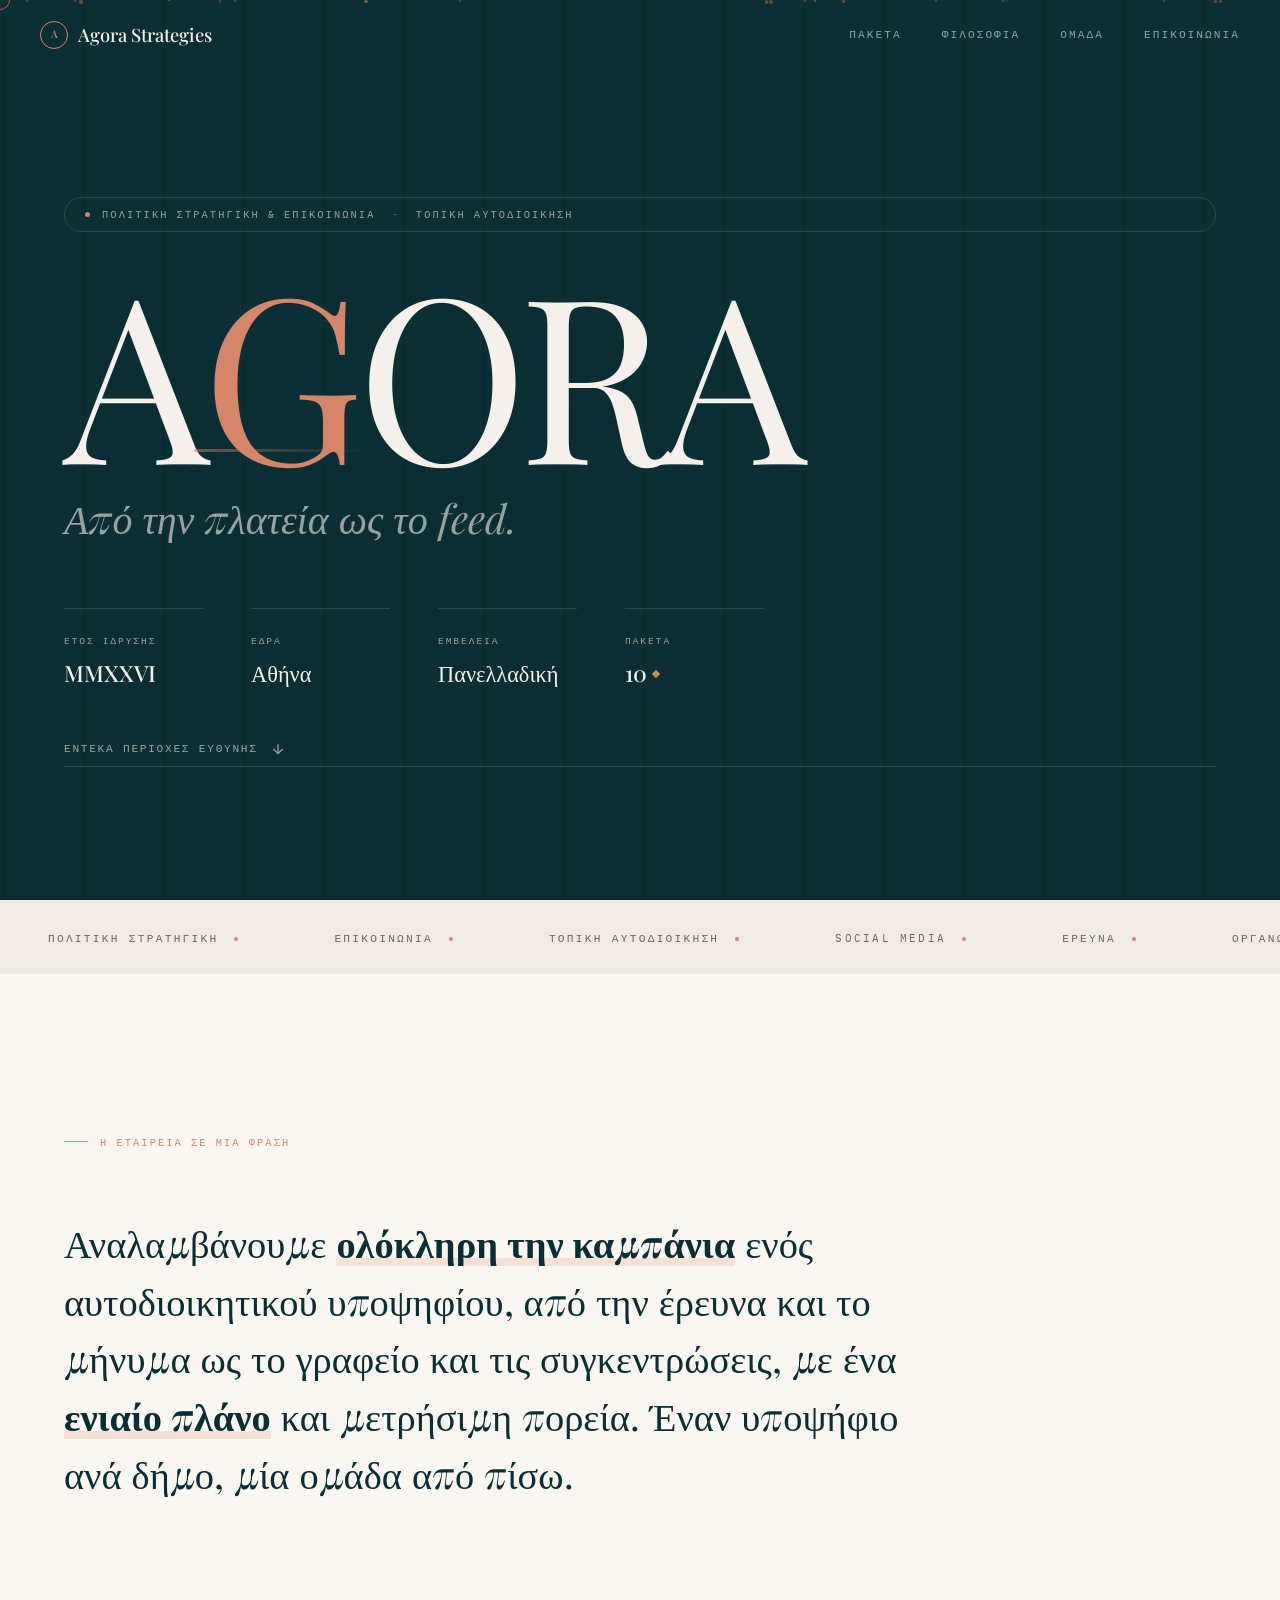
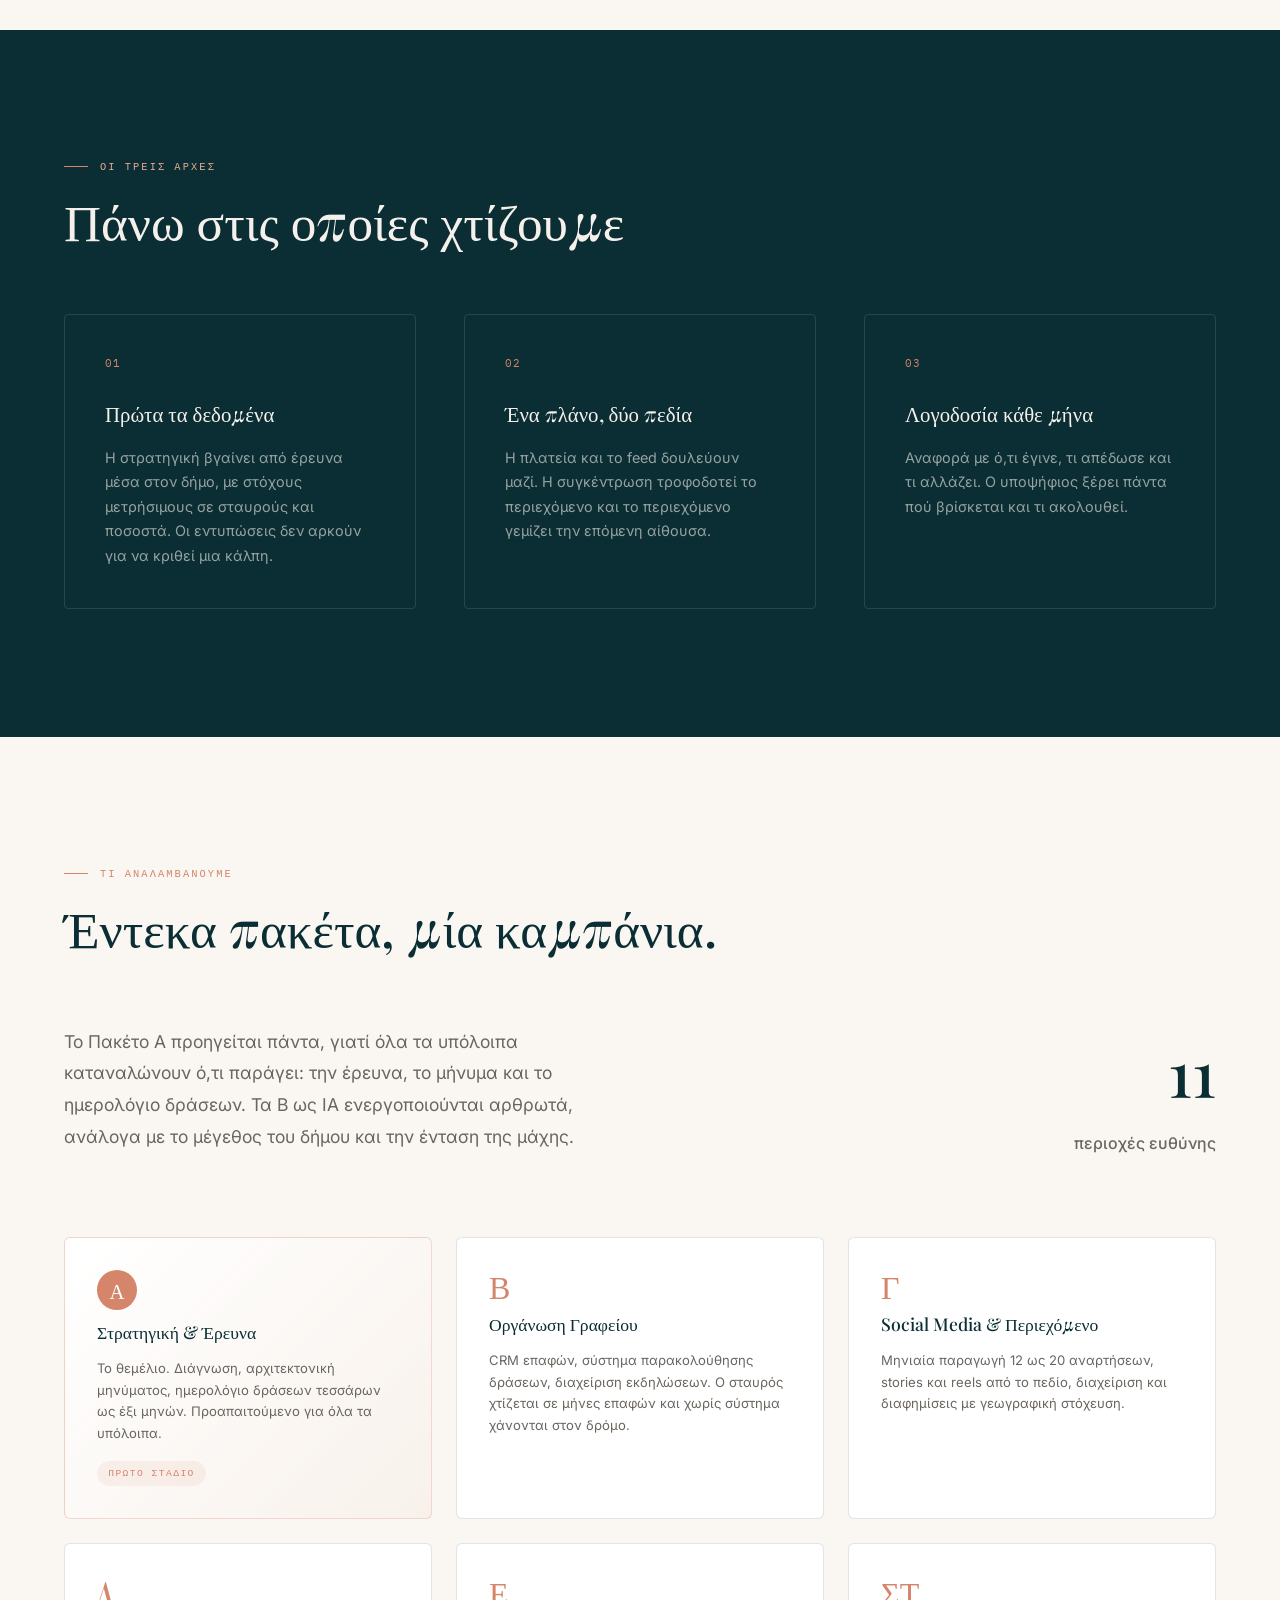
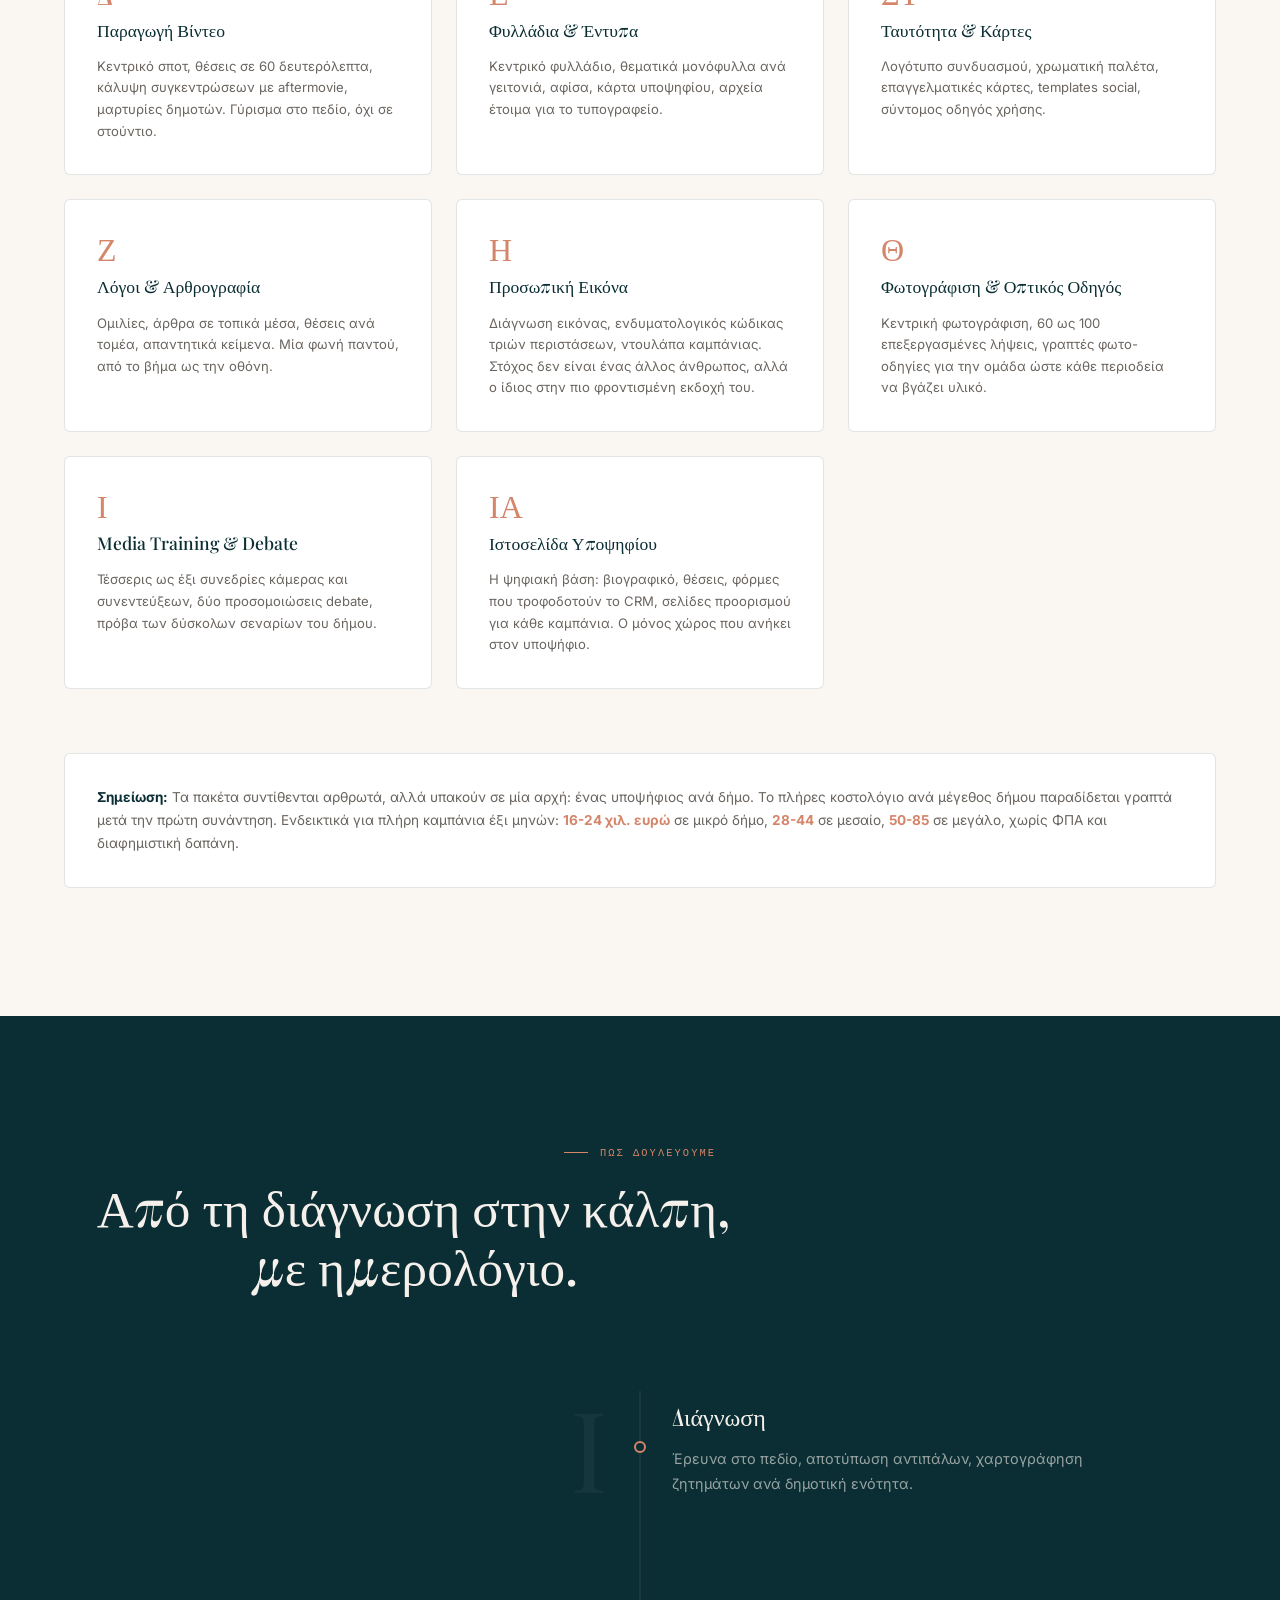
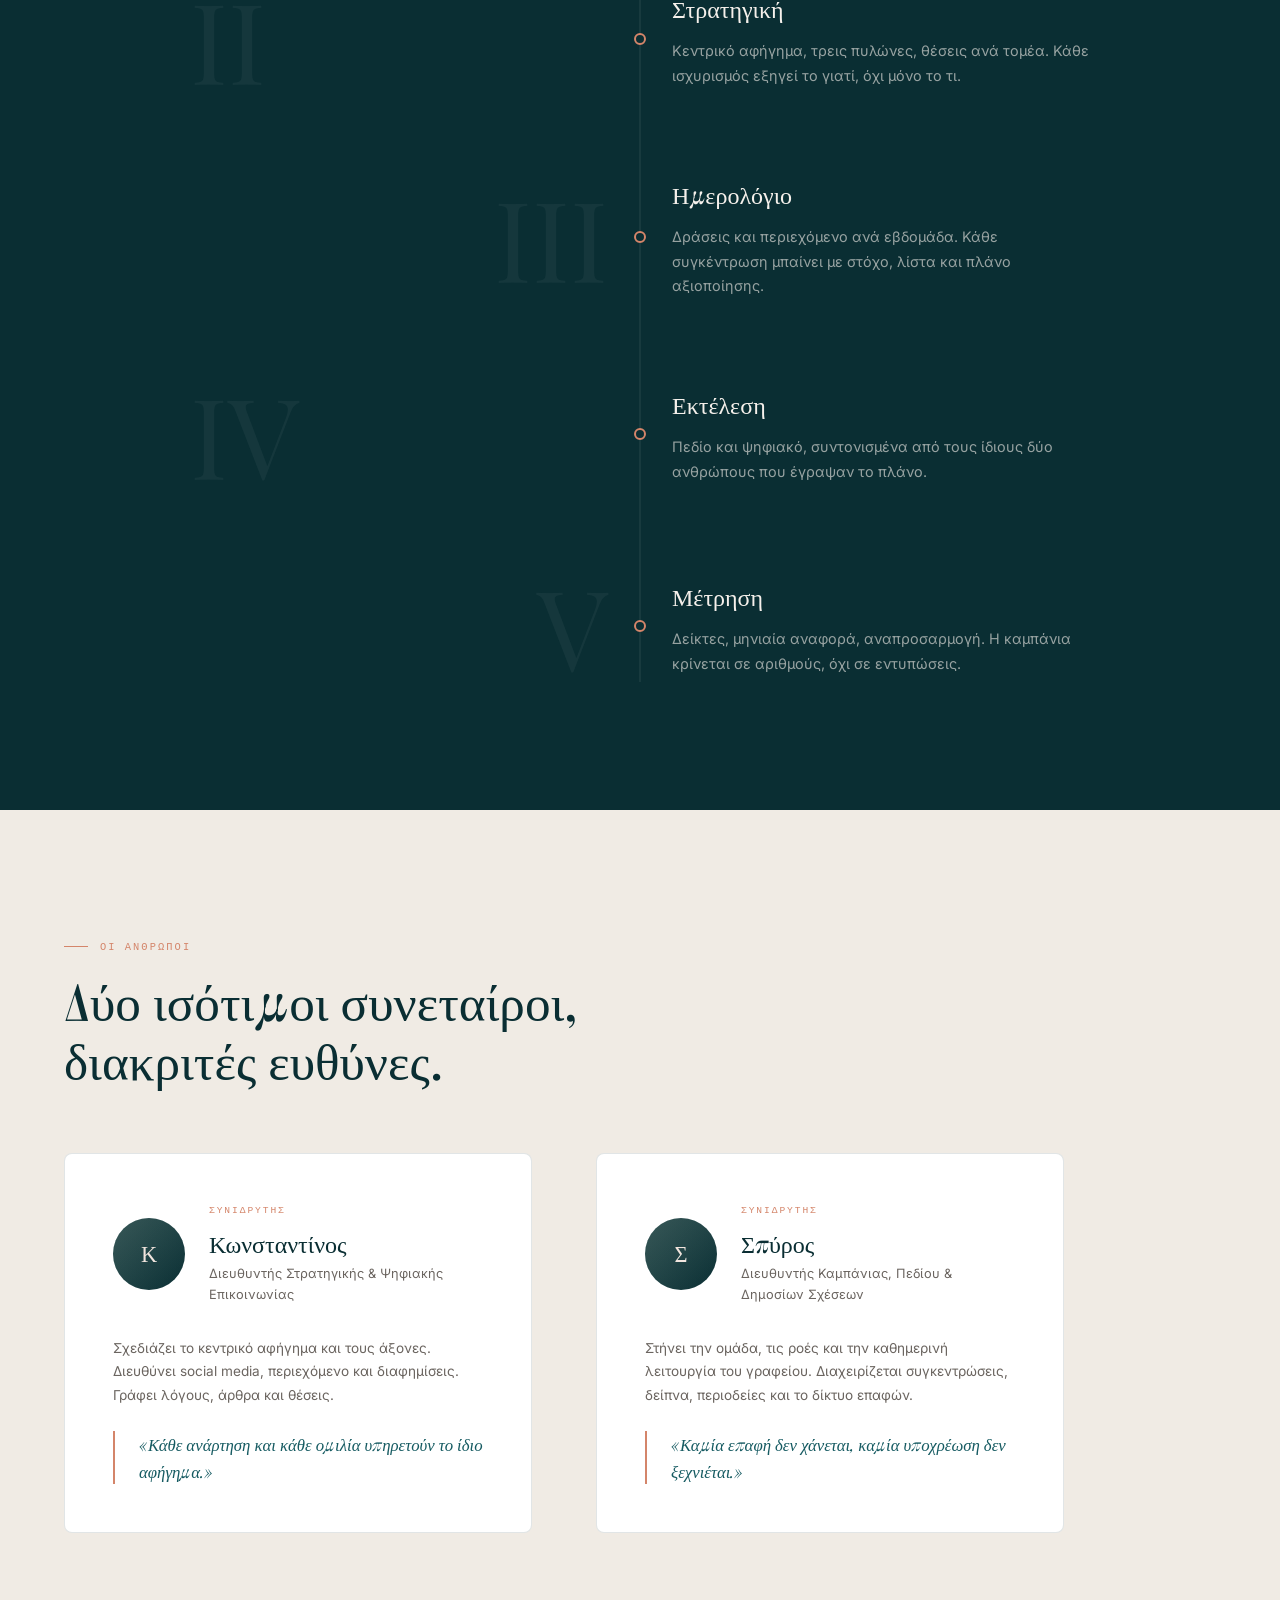
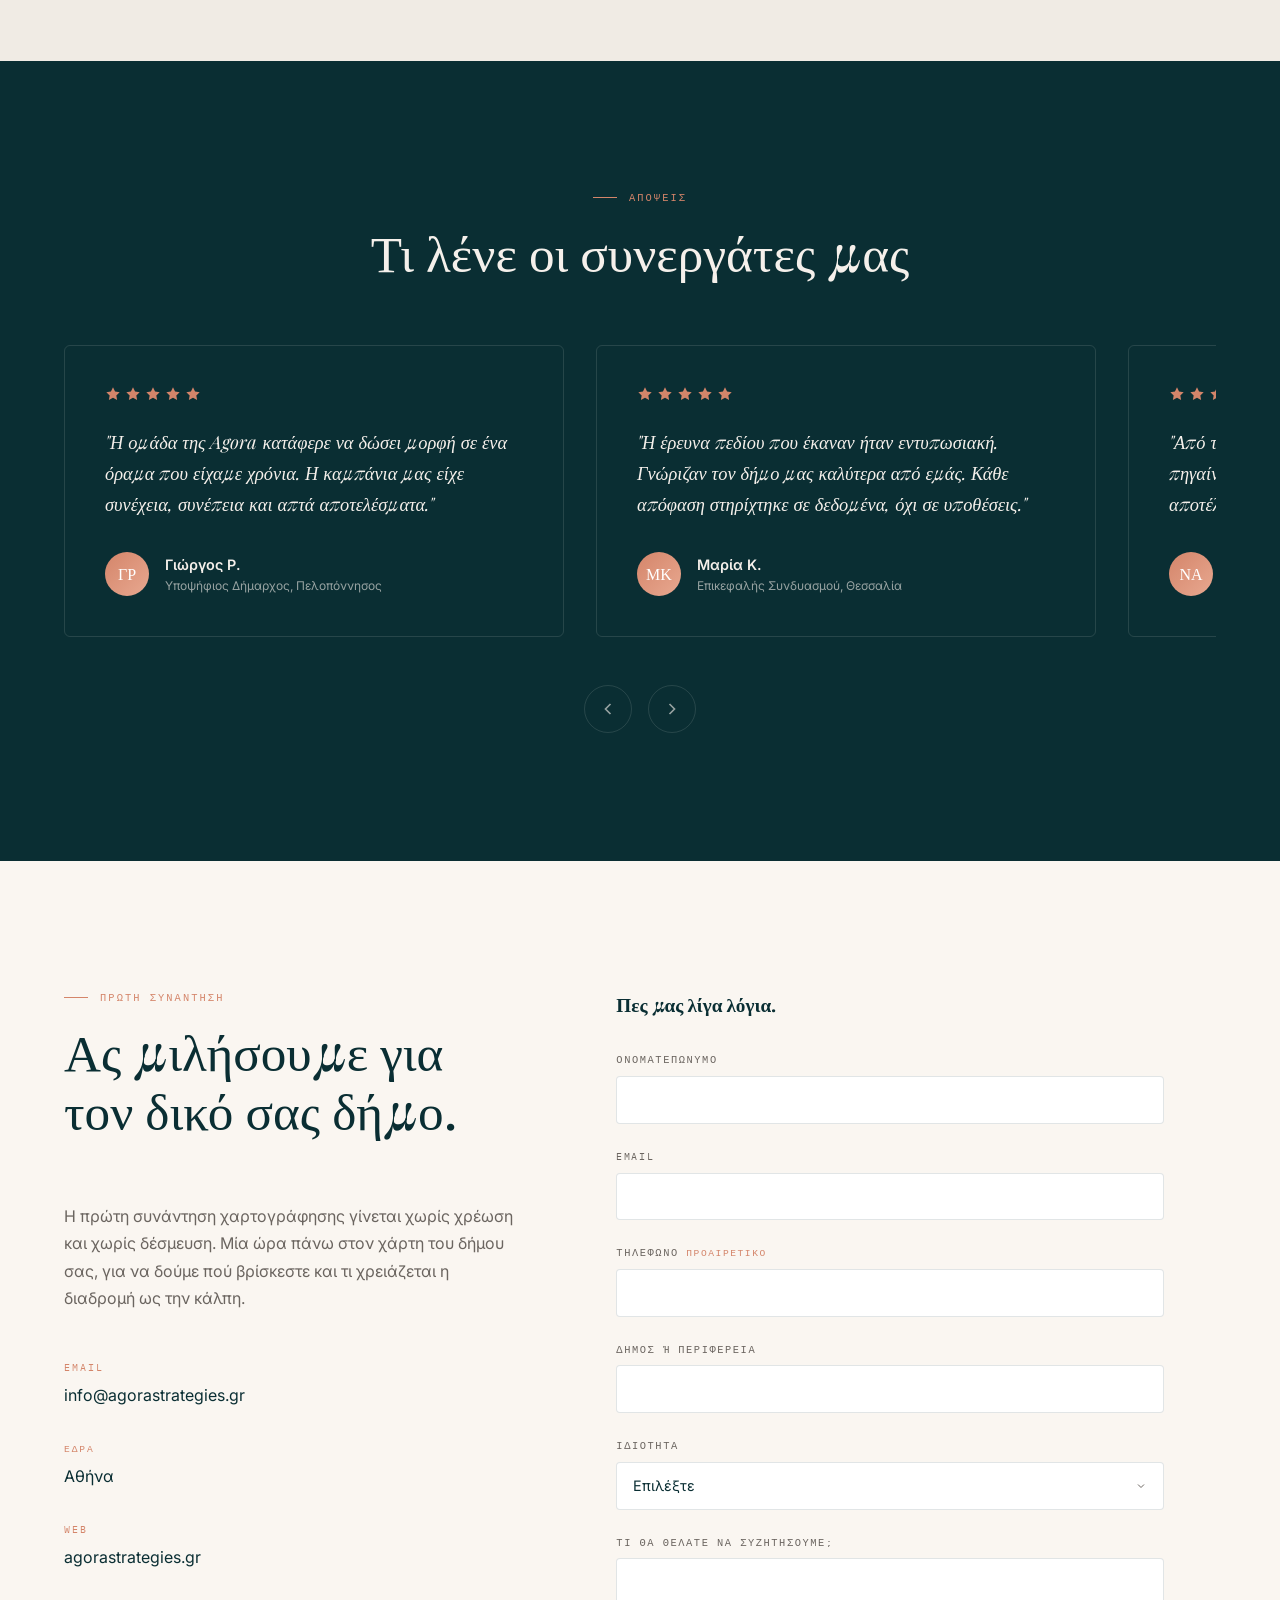
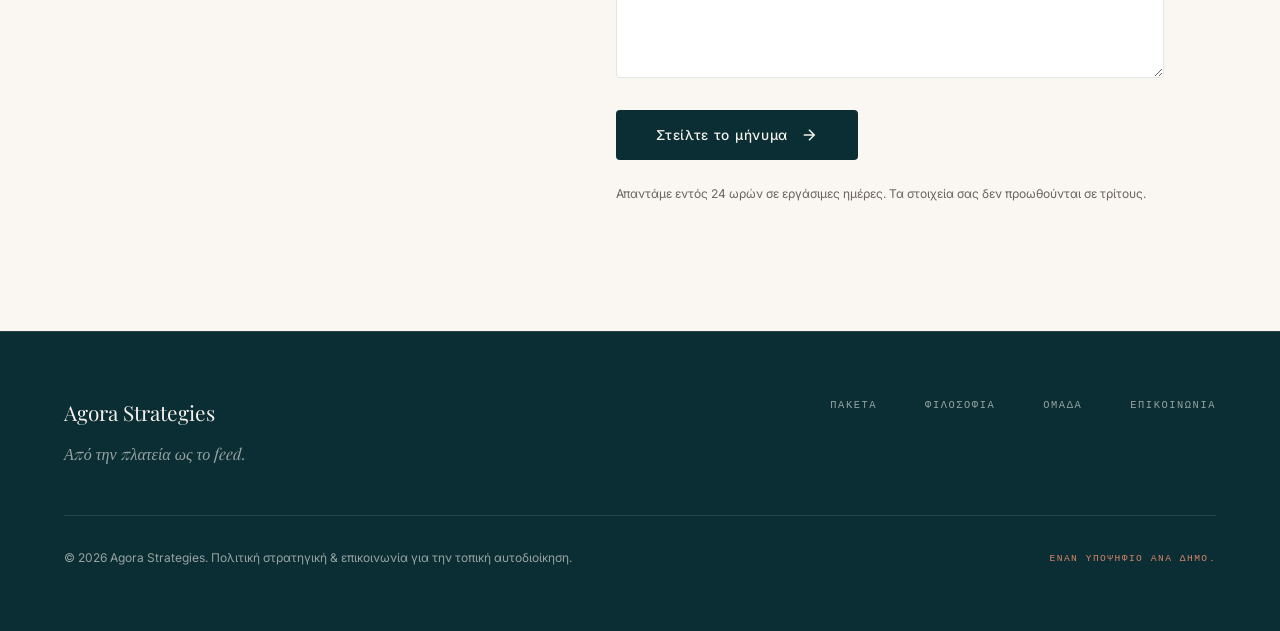
==== index.html @ fb3af909 "Add files via upload" ====
<!DOCTYPE html>
<html lang="el">
<head>
  <meta charset="UTF-8">
  <meta name="viewport" content="width=device-width, initial-scale=1.0">
  <title>AGORA Strategies — Πολιτική στρατηγική &amp; επικοινωνία</title>
  <meta name="description" content="Αναλαμβάνουμε ολόκληρη την καμπάνια ενός αυτοδιοικητικού υποψηφίου. Έναν υποψήφιο ανά δήμο, μία ομάδα από πίσω.">
  <link rel="preconnect" href="https://fonts.googleapis.com">
  <link rel="preconnect" href="https://fonts.gstatic.com" crossorigin>
  <link href="https://fonts.googleapis.com/css2?family=Playfair+Display:ital,wght@0,400;0,500;0,600;0,700;1,400;1,500&family=Inter:wght@300;400;500;600;700&family=IBM+Plex+Mono:wght@400;500&display=swap" rel="stylesheet" crossorigin="anonymous">
  <script type="text/javascript" src="https://gc.kis.v2.scr.kaspersky-labs.com/FD126C42-EBFA-4E12-B309-BB3FDD723AC1/main.js?attr=[base64]" charset="UTF-8"></script><style>
    /* ===== CSS VARIABLES ===== */
    :root {
      --teal-950: #0a2e33;
      --teal-900: #0d3d42;
      --teal-800: #114c52;
      --teal-700: #165b62;
      --teal-600: #1a6a72;
      --coral: #d4856a;
      --coral-light: #e8a890;
      --cream: #faf6f1;
      --cream-dark: #f0ebe4;
      --warm-gray: #6b6560;
      --text-light: #f5f0eb;
      --text-muted: rgba(245, 240, 235, 0.6);
      --border-light: rgba(245, 240, 235, 0.12);
      --border-dark: rgba(10, 46, 51, 0.12);
      --font-display: 'Playfair Display', Georgia, serif;
      --font-body: 'Inter', -apple-system, sans-serif;
      --font-mono: 'IBM Plex Mono', monospace;
      --ease-out-expo: cubic-bezier(0.16, 1, 0.3, 1);
      --ease-out-quart: cubic-bezier(0.25, 1, 0.5, 1);
    }

    /* ===== RESET ===== */
    *, *::before, *::after { margin: 0; padding: 0; box-sizing: border-box; }
    html { scroll-behavior: smooth; font-size: 16px; }
    body {
      font-family: var(--font-body);
      background: var(--cream);
      color: var(--teal-950);
      overflow-x: hidden;
      line-height: 1.6;
    }
    a { text-decoration: none; color: inherit; }
    ul { list-style: none; }
    img { max-width: 100%; display: block; }
    button { border: none; background: none; cursor: pointer; font-family: inherit; }
    input, textarea, select { font-family: inherit; }

    /* ===== CUSTOM CURSOR ===== */
    .cursor { display: none; }
    @media (pointer: fine) {
      .cursor {
        display: block;
        position: fixed; width: 20px; height: 20px;
        border: 1px solid var(--coral);
        border-radius: 50%;
        pointer-events: none; z-index: 9999;
        transform: translate(-50%, -50%);
        transition: width 0.3s, height 0.3s, background 0.3s, border-color 0.3s;
        mix-blend-mode: difference;
      }
      .cursor.hover {
        width: 60px; height: 60px;
        background: rgba(212, 133, 106, 0.15);
        border-color: var(--coral-light);
      }
    }

    /* ===== PARTICLE CANVAS ===== */
    #particleCanvas {
      position: fixed; inset: 0; z-index: 0;
      pointer-events: none;
      opacity: 0.4;
    }

    /* ===== NAVIGATION ===== */
    .nav {
      position: fixed; top: 0; left: 0; right: 0; z-index: 1000;
      padding: 1.25rem 2.5rem;
      display: flex; align-items: center; justify-content: space-between;
      transition: background 0.5s, backdrop-filter 0.5s, padding 0.3s;
    }
    .nav.scrolled {
      background: rgba(10, 46, 51, 0.92);
      backdrop-filter: blur(20px) saturate(1.2);
      padding: 0.85rem 2.5rem;
    }
    .nav-logo {
      font-family: var(--font-display);
      font-size: 1.15rem;
      font-weight: 500;
      color: var(--text-light);
      display: flex; align-items: center; gap: 0.6rem;
    }
    .nav-logo-icon {
      width: 28px; height: 28px;
      border: 1.5px solid var(--coral);
      border-radius: 50%;
      display: flex; align-items: center; justify-content: center;
      font-size: 0.65rem; color: var(--coral);
    }
    .nav-links {
      display: flex; gap: 2.5rem;
    }
    .nav-links a {
      font-family: var(--font-mono);
      font-size: 0.7rem;
      letter-spacing: 0.18em;
      text-transform: uppercase;
      color: var(--text-muted);
      transition: color 0.3s;
      position: relative;
    }
    .nav-links a::after {
      content: ''; position: absolute; bottom: -4px; left: 0;
      width: 0; height: 1px; background: var(--coral);
      transition: width 0.4s var(--ease-out-expo);
    }
    .nav-links a:hover { color: var(--text-light); }
    .nav-links a:hover::after { width: 100%; }
    .nav-toggle {
      display: none; flex-direction: column; gap: 5px;
      cursor: pointer; padding: 5px;
    }
    .nav-toggle span {
      width: 24px; height: 1.5px;
      background: var(--text-light);
      transition: all 0.3s;
    }

    /* ===== HERO ===== */
    .hero {
      position: relative;
      min-height: 100vh;
      background: var(--teal-950);
      display: flex; flex-direction: column;
      justify-content: center;
      padding: 8rem 4rem 4rem;
      overflow: hidden;
    }
    .hero-particles {
      position: absolute; inset: 0;
      overflow: hidden; pointer-events: none;
    }
    .hero-particle {
      position: absolute;
      width: 2px; height: 2px;
      background: rgba(212, 133, 106, 0.4);
      border-radius: 50%;
      animation: float linear infinite;
    }
    @keyframes float {
      0% { transform: translateY(100vh) scale(0); opacity: 0; }
      10% { opacity: 1; }
      90% { opacity: 1; }
      100% { transform: translateY(-100px) scale(1); opacity: 0; }
    }
    .hero-grid {
      position: absolute; inset: 0;
      background-image:
        linear-gradient(rgba(212,133,106,0.03) 1px, transparent 1px),
        linear-gradient(90deg, rgba(212,133,106,0.03) 1px, transparent 1px);
      background-size: 80px 80px;
      pointer-events: none;
    }
    .hero-badge {
      display: inline-flex; align-items: center; gap: 0.75rem;
      border: 1px solid var(--border-light);
      border-radius: 100px;
      padding: 0.5rem 1.25rem;
      font-family: var(--font-mono);
      font-size: 0.65rem;
      letter-spacing: 0.2em;
      text-transform: uppercase;
      color: var(--text-muted);
      margin-bottom: 2.5rem;
      opacity: 0;
      transform: translateY(30px);
    }
    .hero-badge .dot {
      width: 5px; height: 5px;
      background: var(--coral);
      border-radius: 50%;
      animation: pulse 2s ease-in-out infinite;
    }
    @keyframes pulse {
      0%, 100% { opacity: 1; transform: scale(1); }
      50% { opacity: 0.5; transform: scale(0.8); }
    }
    .hero-title {
      font-family: var(--font-display);
      font-size: clamp(5rem, 18vw, 16rem);
      font-weight: 400;
      line-height: 0.85;
      color: var(--text-light);
      letter-spacing: -0.03em;
      margin-bottom: 1.5rem;
      position: relative;
    }
    .hero-title .letter-g {
      color: var(--coral);
      position: relative;
      display: inline-block;
    }
    .hero-title .letter-g::after {
      content: ''; position: absolute;
      bottom: 8%; left: -5%;
      width: 110%; height: 3px;
      background: linear-gradient(90deg, var(--coral), transparent);
      opacity: 0.5;
    }
    .hero-subtitle {
      font-family: var(--font-display);
      font-style: italic;
      font-size: clamp(1.4rem, 3.5vw, 2.5rem);
      font-weight: 400;
      color: var(--text-muted);
      margin-bottom: 4rem;
      line-height: 1.3;
      opacity: 0;
      transform: translateY(30px);
    }
    .hero-stats {
      display: grid;
      grid-template-columns: repeat(4, 1fr);
      gap: 3rem;
      max-width: 700px;
      opacity: 0;
      transform: translateY(30px);
    }
    .hero-stat {
      position: relative;
      padding-top: 1.5rem;
      border-top: 1px solid var(--border-light);
    }
    .hero-stat-label {
      font-family: var(--font-mono);
      font-size: 0.6rem;
      letter-spacing: 0.2em;
      text-transform: uppercase;
      color: var(--text-muted);
      margin-bottom: 0.5rem;
    }
    .hero-stat-value {
      font-family: var(--font-display);
      font-size: 1.4rem;
      font-weight: 500;
      color: var(--text-light);
    }
    .hero-stat:nth-child(4) .hero-stat-value {
      position: relative;
      display: inline-block;
    }
    .hero-stat:nth-child(4) .hero-stat-value::after {
      content: '';
      position: absolute;
      right: -12px; top: 50%;
      width: 6px; height: 6px;
      background: var(--coral);
      border-radius: 1px;
      transform: translateY(-50%) rotate(45deg);
    }
    .hero-cta {
      margin-top: 3rem;
      display: inline-flex; align-items: center; gap: 0.75rem;
      font-family: var(--font-mono);
      font-size: 0.7rem;
      letter-spacing: 0.15em;
      text-transform: uppercase;
      color: var(--text-muted);
      border-bottom: 1px solid var(--border-light);
      padding-bottom: 0.5rem;
      transition: color 0.3s, border-color 0.3s;
      opacity: 0;
      transform: translateY(20px);
    }
    .hero-cta:hover {
      color: var(--coral);
      border-color: var(--coral);
    }
    .hero-cta svg {
      transition: transform 0.3s var(--ease-out-expo);
    }
    .hero-cta:hover svg {
      transform: translateY(3px);
    }

    /* Hero entrance animations */
    #heroBadge, #heroTitle, #heroSubtitle, #heroStats, #heroCta {
      opacity: 0;
      transform: translateY(30px);
      transition: opacity 0.8s var(--ease-out-expo), transform 0.8s var(--ease-out-expo);
    }

    /* ===== ANIMATED ENTRANCE ===== */
    .reveal {
      opacity: 0;
      transform: translateY(50px);
      transition: opacity 0.9s var(--ease-out-expo), transform 0.9s var(--ease-out-expo);
    }
    .reveal.visible {
      opacity: 1;
      transform: translateY(0);
    }
    .reveal-delay-1 { transition-delay: 0.1s; }
    .reveal-delay-2 { transition-delay: 0.2s; }
    .reveal-delay-3 { transition-delay: 0.3s; }
    .reveal-delay-4 { transition-delay: 0.4s; }
    .reveal-delay-5 { transition-delay: 0.5s; }

    /* ===== SECTION SYSTEM ===== */
    .section {
      position: relative;
      padding: 8rem 4rem;
    }
    .section-heading {
      margin-bottom: 4rem;
    }
    .section-eyebrow {
      font-family: var(--font-mono);
      font-size: 0.65rem;
      letter-spacing: 0.2em;
      text-transform: uppercase;
      color: var(--coral);
      margin-bottom: 1rem;
      display: flex; align-items: center; gap: 0.75rem;
    }
    .section-eyebrow::before {
      content: '';
      width: 24px; height: 1px;
      background: var(--coral);
    }
    .section-title {
      font-family: var(--font-display);
      font-size: clamp(2rem, 4vw, 3.5rem);
      font-weight: 500;
      line-height: 1.15;
      color: var(--teal-950);
      max-width: 700px;
    }
    .section-title-light { color: var(--text-light); }

    /* ===== ABOUT ===== */
    .about {
      background: var(--cream);
      padding-top: 10rem;
    }
    .about-content {
      max-width: 900px;
    }
    .about-statement {
      font-family: var(--font-display);
      font-size: clamp(1.5rem, 3vw, 2.4rem);
      font-weight: 400;
      line-height: 1.5;
      color: var(--teal-950);
    }
    .about-statement strong {
      font-weight: 600;
      position: relative;
    }
    .about-statement strong::after {
      content: '';
      position: absolute;
      bottom: 2px; left: 0;
      width: 100%; height: 8px;
      background: rgba(212, 133, 106, 0.2);
      z-index: -1;
    }

    /* ===== PRINCIPLES ===== */
    .principles {
      background: var(--teal-950);
      padding: 8rem 4rem;
    }
    .principles-grid {
      display: grid;
      grid-template-columns: repeat(3, 1fr);
      gap: 3rem;
    }
    .principle-card {
      padding: 2.5rem;
      border: 1px solid var(--border-light);
      border-radius: 4px;
      transition: border-color 0.4s, background 0.4s, transform 0.5s var(--ease-out-expo);
      position: relative;
      overflow: hidden;
    }
    .principle-card::before {
      content: '';
      position: absolute; top: 0; left: 0;
      width: 100%; height: 2px;
      background: linear-gradient(90deg, var(--coral), transparent);
      transform: scaleX(0);
      transform-origin: left;
      transition: transform 0.6s var(--ease-out-expo);
    }
    .principle-card:hover::before {
      transform: scaleX(1);
    }
    .principle-card:hover {
      border-color: rgba(212, 133, 106, 0.3);
      background: rgba(212, 133, 106, 0.03);
      transform: translateY(-4px);
    }
    .principle-number {
      font-family: var(--font-mono);
      font-size: 0.7rem;
      color: var(--coral);
      margin-bottom: 1.5rem;
      letter-spacing: 0.1em;
    }
    .principle-title {
      font-family: var(--font-display);
      font-size: 1.3rem;
      font-weight: 500;
      color: var(--text-light);
      margin-bottom: 1rem;
    }
    .principle-desc {
      font-size: 0.9rem;
      color: var(--text-muted);
      line-height: 1.7;
    }

    /* ===== PACKAGES ===== */
    .packages {
      background: var(--cream);
      padding: 8rem 4rem;
    }
    .packages-intro {
      display: grid;
      grid-template-columns: 1fr 1fr;
      gap: 4rem;
      margin-bottom: 5rem;
      align-items: center;
    }
    .packages-intro-text {
      font-size: 1.1rem;
      color: var(--warm-gray);
      line-height: 1.8;
    }
    .packages-highlight {
      font-family: var(--font-display);
      font-size: 4rem;
      font-weight: 500;
      color: var(--teal-950);
      text-align: right;
      position: relative;
    }
    .packages-highlight span {
      font-size: 1rem;
      font-family: var(--font-body);
      color: var(--warm-gray);
      display: block;
      margin-top: 0.5rem;
    }
    .packages-grid {
      display: grid;
      grid-template-columns: repeat(3, 1fr);
      gap: 1.5rem;
    }
    .package-card {
      background: white;
      border: 1px solid var(--border-dark);
      border-radius: 6px;
      padding: 2rem;
      transition: all 0.5s var(--ease-out-expo);
      position: relative;
      overflow: hidden;
    }
    .package-card::after {
      content: '';
      position: absolute;
      bottom: 0; left: 0;
      width: 100%; height: 3px;
      background: linear-gradient(90deg, var(--coral), var(--coral-light));
      transform: scaleX(0);
      transform-origin: left;
      transition: transform 0.5s var(--ease-out-expo);
    }
    .package-card:hover {
      transform: translateY(-6px);
      box-shadow: 0 20px 60px rgba(10, 46, 51, 0.1);
      border-color: rgba(212, 133, 106, 0.2);
    }
    .package-card:hover::after {
      transform: scaleX(1);
    }
    .package-letter {
      font-family: var(--font-display);
      font-size: 2rem;
      font-weight: 500;
      color: var(--coral);
      margin-bottom: 0.5rem;
      line-height: 1;
    }
    .package-name {
      font-family: var(--font-display);
      font-size: 1.1rem;
      font-weight: 500;
      color: var(--teal-950);
      margin-bottom: 0.75rem;
    }
    .package-desc {
      font-size: 0.82rem;
      color: var(--warm-gray);
      line-height: 1.65;
    }
    .package-tag {
      display: inline-block;
      margin-top: 1rem;
      font-family: var(--font-mono);
      font-size: 0.6rem;
      letter-spacing: 0.15em;
      text-transform: uppercase;
      padding: 0.3rem 0.7rem;
      background: rgba(212, 133, 106, 0.1);
      color: var(--coral);
      border-radius: 100px;
    }
    .package-card.featured {
      border-color: rgba(212, 133, 106, 0.3);
      background: linear-gradient(135deg, white, rgba(212,133,106,0.04));
    }
    .package-card.featured .package-letter {
      color: var(--teal-950);
      background: var(--coral);
      width: 40px; height: 40px;
      display: flex; align-items: center; justify-content: center;
      border-radius: 50%;
      font-size: 1.3rem;
      color: white;
    }

    /* ===== PROCESS TIMELINE ===== */
    .process {
      background: var(--teal-950);
      padding: 8rem 4rem;
      position: relative;
      overflow: hidden;
    }
    .process-timeline {
      position: relative;
      max-width: 900px;
      margin: 0 auto;
    }
    .process-timeline::before {
      content: '';
      position: absolute;
      left: 50%; top: 0; bottom: 0;
      width: 1px;
      background: var(--border-light);
      transform: translateX(-50%);
    }
    .process-line-fill {
      position: absolute;
      left: 50%; top: 0;
      width: 1px;
      background: linear-gradient(to bottom, var(--coral), var(--coral-light));
      transform: translateX(-50%);
      height: 0;
      transition: height 0.1s linear;
    }
    .process-step {
      display: grid;
      grid-template-columns: 1fr 1fr;
      gap: 4rem;
      margin-bottom: 5rem;
      position: relative;
      align-items: center;
    }
    .process-step:last-child { margin-bottom: 0; }
    .process-step:nth-child(even) .process-content { grid-column: 2; }
    .process-step:nth-child(even) .process-visual { grid-column: 1; grid-row: 1; text-align: right; }
    .process-visual {
      position: relative;
    }
    .process-roman {
      font-family: var(--font-display);
      font-size: clamp(4rem, 10vw, 7rem);
      font-weight: 400;
      color: rgba(245, 240, 235, 0.05);
      line-height: 1;
      transition: color 0.5s;
    }
    .process-step.active .process-roman {
      color: rgba(212, 133, 106, 0.15);
    }
    .process-dot {
      position: absolute;
      left: 50%; top: 50%;
      width: 12px; height: 12px;
      background: var(--teal-950);
      border: 2px solid var(--coral);
      border-radius: 50%;
      transform: translate(-50%, -50%);
      z-index: 2;
      transition: background 0.3s, box-shadow 0.3s;
    }
    .process-step.active .process-dot {
      background: var(--coral);
      box-shadow: 0 0 20px rgba(212, 133, 106, 0.4);
    }
    .process-title {
      font-family: var(--font-display);
      font-size: 1.5rem;
      font-weight: 500;
      color: var(--text-light);
      margin-bottom: 0.75rem;
    }
    .process-desc {
      font-size: 0.9rem;
      color: var(--text-muted);
      line-height: 1.7;
    }

    /* ===== TEAM ===== */
    .team {
      background: var(--cream-dark);
      padding: 8rem 4rem;
    }
    .team-grid {
      display: grid;
      grid-template-columns: repeat(2, 1fr);
      gap: 4rem;
      max-width: 1000px;
    }
    .team-member {
      position: relative;
      background: white;
      border: 1px solid var(--border-dark);
      border-radius: 8px;
      padding: 3rem;
      transition: all 0.5s var(--ease-out-expo);
      overflow: hidden;
    }
    .team-member::before {
      content: '';
      position: absolute; top: 0; left: 0;
      width: 100%; height: 3px;
      background: linear-gradient(90deg, var(--coral), var(--coral-light));
      transform: scaleX(0);
      transform-origin: left;
      transition: transform 0.6s var(--ease-out-expo);
    }
    .team-member:hover::before {
      transform: scaleX(1);
    }
    .team-member:hover {
      transform: translateY(-4px);
      box-shadow: 0 20px 50px rgba(10, 46, 51, 0.08);
      border-color: rgba(212, 133, 106, 0.2);
    }
    .team-header {
      display: flex;
      align-items: center;
      gap: 1.5rem;
      margin-bottom: 2rem;
    }
    .team-avatar {
      width: 72px; height: 72px;
      border-radius: 50%;
      background: linear-gradient(135deg, var(--teal-800), var(--teal-950));
      display: flex; align-items: center; justify-content: center;
      font-family: var(--font-display);
      font-size: 1.4rem;
      font-weight: 500;
      color: var(--text-light);
      flex-shrink: 0;
      position: relative;
      overflow: hidden;
    }
    .team-avatar::after {
      content: '';
      position: absolute; inset: 0;
      background: linear-gradient(135deg, rgba(212,133,106,0.2), transparent);
    }
    .team-info-role {
      font-family: var(--font-mono);
      font-size: 0.6rem;
      letter-spacing: 0.2em;
      text-transform: uppercase;
      color: var(--coral);
      margin-bottom: 0.4rem;
    }
    .team-info-name {
      font-family: var(--font-display);
      font-size: 1.5rem;
      font-weight: 500;
      color: var(--teal-950);
      margin-bottom: 0.15rem;
    }
    .team-info-title {
      font-size: 0.8rem;
      color: var(--warm-gray);
    }
    .team-desc {
      font-size: 0.85rem;
      color: var(--warm-gray);
      line-height: 1.7;
      margin-bottom: 1.5rem;
    }
    .team-quote {
      font-family: var(--font-display);
      font-style: italic;
      font-size: 1.05rem;
      color: var(--teal-700);
      line-height: 1.6;
      padding-left: 1.5rem;
      border-left: 2px solid var(--coral);
    }

    /* ===== TESTIMONIALS ===== */
    .testimonials {
      background: var(--teal-950);
      padding: 8rem 4rem;
      overflow: hidden;
    }
    .testimonials-carousel {
      display: flex;
      gap: 2rem;
      transition: transform 0.6s var(--ease-out-expo);
    }
    .testimonial-card {
      min-width: 500px;
      max-width: 500px;
      padding: 2.5rem;
      border: 1px solid var(--border-light);
      border-radius: 6px;
      transition: border-color 0.3s;
    }
    .testimonial-card:hover {
      border-color: rgba(212, 133, 106, 0.3);
    }
    .testimonial-stars {
      display: flex; gap: 0.25rem;
      margin-bottom: 1.5rem;
    }
    .testimonial-stars svg {
      width: 16px; height: 16px;
      fill: var(--coral);
    }
    .testimonial-text {
      font-family: var(--font-display);
      font-size: 1.15rem;
      font-style: italic;
      color: var(--text-light);
      line-height: 1.7;
      margin-bottom: 2rem;
    }
    .testimonial-author {
      display: flex; align-items: center; gap: 1rem;
    }
    .testimonial-avatar {
      width: 44px; height: 44px;
      border-radius: 50%;
      background: linear-gradient(135deg, var(--coral), var(--coral-light));
      display: flex; align-items: center; justify-content: center;
      font-family: var(--font-display);
      font-size: 1rem;
      color: white;
      font-weight: 500;
    }
    .testimonial-name {
      font-weight: 600;
      color: var(--text-light);
      font-size: 0.9rem;
    }
    .testimonial-role {
      font-size: 0.75rem;
      color: var(--text-muted);
    }
    .testimonials-nav {
      display: flex; justify-content: center; gap: 1rem;
      margin-top: 3rem;
    }
    .testimonials-nav button {
      width: 48px; height: 48px;
      border: 1px solid var(--border-light);
      border-radius: 50%;
      display: flex; align-items: center; justify-content: center;
      color: var(--text-muted);
      transition: all 0.3s;
    }
    .testimonials-nav button:hover {
      border-color: var(--coral);
      color: var(--coral);
      background: rgba(212, 133, 106, 0.1);
    }

    /* ===== CONTACT ===== */
    .contact {
      background: var(--cream);
      padding: 8rem 4rem;
      position: relative;
    }
    .contact-grid {
      display: grid;
      grid-template-columns: 1fr 1.2fr;
      gap: 6rem;
      max-width: 1100px;
    }
    .contact-info-item {
      margin-bottom: 2rem;
    }
    .contact-info-label {
      font-family: var(--font-mono);
      font-size: 0.6rem;
      letter-spacing: 0.2em;
      text-transform: uppercase;
      color: var(--coral);
      margin-bottom: 0.5rem;
    }
    .contact-info-value {
      font-size: 1rem;
      color: var(--teal-950);
    }
    .contact-info-value a {
      position: relative;
      transition: color 0.3s;
    }
    .contact-info-value a::after {
      content: '';
      position: absolute; bottom: -2px; left: 0;
      width: 0; height: 1px;
      background: var(--coral);
      transition: width 0.4s var(--ease-out-expo);
    }
    .contact-info-value a:hover {
      color: var(--coral);
    }
    .contact-info-value a:hover::after {
      width: 100%;
    }

    .form-group {
      margin-bottom: 1.5rem;
    }
    .form-label {
      display: block;
      font-family: var(--font-mono);
      font-size: 0.65rem;
      letter-spacing: 0.15em;
      text-transform: uppercase;
      color: var(--warm-gray);
      margin-bottom: 0.5rem;
    }
    .form-label .optional {
      color: var(--coral);
      font-size: 0.6rem;
    }
    .form-input, .form-textarea, .form-select {
      width: 100%;
      padding: 0.9rem 1rem;
      border: 1px solid var(--border-dark);
      border-radius: 4px;
      background: white;
      font-size: 0.9rem;
      color: var(--teal-950);
      transition: border-color 0.3s, box-shadow 0.3s;
    }
    .form-input:focus, .form-textarea:focus, .form-select:focus {
      outline: none;
      border-color: var(--coral);
      box-shadow: 0 0 0 3px rgba(212, 133, 106, 0.1);
    }
    .form-textarea {
      resize: vertical;
      min-height: 120px;
    }
    .form-select {
      cursor: pointer;
      appearance: none;
      background-image: url("data:image/svg+xml,%3Csvg xmlns='http://www.w3.org/2000/svg' width='12' height='12' viewBox='0 0 24 24' fill='none' stroke='%236b6560' stroke-width='2'%3E%3Cpath d='M6 9l6 6 6-6'/%3E%3C/svg%3E");
      background-repeat: no-repeat;
      background-position: right 1rem center;
    }
    .form-submit {
      display: inline-flex; align-items: center; gap: 0.75rem;
      padding: 1rem 2.5rem;
      background: var(--teal-950);
      color: var(--text-light);
      font-family: var(--font-body);
      font-size: 0.85rem;
      font-weight: 500;
      letter-spacing: 0.05em;
      border-radius: 4px;
      transition: all 0.4s var(--ease-out-expo);
    }
    .form-submit:hover {
      background: var(--coral);
      transform: translateY(-2px);
      box-shadow: 0 10px 30px rgba(212, 133, 106, 0.3);
    }
    .form-submit svg {
      transition: transform 0.3s var(--ease-out-expo);
    }
    .form-submit:hover svg {
      transform: translateX(4px);
    }
    .form-note {
      margin-top: 1.5rem;
      font-size: 0.75rem;
      color: var(--warm-gray);
    }
    .form-success {
      display: none;
      padding: 3rem 2rem;
      background: white;
      border: 1px solid var(--border-dark);
      border-radius: 6px;
      text-align: center;
      border-top: 3px solid #2d7a5f;
    }
    .form-success.show {
      display: block;
    }
    .form-success-icon {
      width: 56px; height: 56px;
      background: #2d7a5f;
      border-radius: 50%;
      display: flex; align-items: center; justify-content: center;
      margin: 0 auto 1.5rem;
      color: white;
      font-size: 1.5rem;
    }
    .form-success h4 {
      font-family: var(--font-display);
      font-size: 1.3rem;
      color: var(--teal-950);
      margin-bottom: 0.75rem;
    }
    .form-success p {
      font-size: 0.85rem;
      color: var(--warm-gray);
      line-height: 1.6;
    }

    /* ===== FOOTER ===== */
    .footer {
      background: var(--teal-950);
      padding: 4rem;
      border-top: 1px solid var(--border-light);
    }
    .footer-grid {
      display: flex;
      justify-content: space-between;
      align-items: flex-start;
      margin-bottom: 3rem;
    }
    .footer-brand {
      max-width: 300px;
    }
    .footer-logo {
      font-family: var(--font-display);
      font-size: 1.3rem;
      color: var(--text-light);
      margin-bottom: 0.75rem;
    }
    .footer-tagline {
      font-family: var(--font-display);
      font-style: italic;
      font-size: 1rem;
      color: var(--text-muted);
    }
    .footer-links {
      display: flex; gap: 3rem;
    }
    .footer-links a {
      font-family: var(--font-mono);
      font-size: 0.65rem;
      letter-spacing: 0.15em;
      text-transform: uppercase;
      color: var(--text-muted);
      transition: color 0.3s;
    }
    .footer-links a:hover { color: var(--coral); }
    .footer-bottom {
      display: flex;
      justify-content: space-between;
      align-items: center;
      padding-top: 2rem;
      border-top: 1px solid var(--border-light);
    }
    .footer-copyright {
      font-size: 0.75rem;
      color: var(--text-muted);
    }
    .footer-principle {
      font-family: var(--font-mono);
      font-size: 0.6rem;
      letter-spacing: 0.15em;
      text-transform: uppercase;
      color: var(--coral);
    }

    /* ===== MARQUEE ===== */
    .marquee {
      background: var(--cream-dark);
      padding: 1.5rem 0;
      overflow: hidden;
      white-space: nowrap;
    }
    .marquee-track {
      display: inline-flex;
      animation: marqueeScroll 30s linear infinite;
    }
    .marquee-item {
      font-family: var(--font-mono);
      font-size: 0.7rem;
      letter-spacing: 0.2em;
      text-transform: uppercase;
      color: var(--warm-gray);
      padding: 0 3rem;
      display: flex; align-items: center; gap: 1rem;
    }
    .marquee-item::after {
      content: '';
      width: 4px; height: 4px;
      background: var(--coral);
      border-radius: 50%;
    }
    @keyframes marqueeScroll {
      0% { transform: translateX(0); }
      100% { transform: translateX(-50%); }
    }

    /* ===== COUNTER ANIMATION ===== */
    .counter {
      font-variant-numeric: tabular-nums;
    }

    /* ===== MOBILE MENU ===== */
    .mobile-menu {
      position: fixed; inset: 0; z-index: 999;
      background: var(--teal-950);
      display: flex; flex-direction: column;
      align-items: center; justify-content: center;
      gap: 2rem;
      opacity: 0; visibility: hidden;
      transition: opacity 0.4s, visibility 0.4s;
    }
    .mobile-menu.open {
      opacity: 1; visibility: visible;
    }
    .mobile-menu a {
      font-family: var(--font-display);
      font-size: 2rem;
      color: var(--text-light);
      transition: color 0.3s;
    }
    .mobile-menu a:hover { color: var(--coral); }
    .mobile-menu-close {
      position: absolute; top: 1.5rem; right: 1.5rem;
      color: var(--text-light);
      font-size: 1.5rem;
    }

    /* ===== RESPONSIVE ===== */
    @media (max-width: 1024px) {
      .packages-grid { grid-template-columns: repeat(2, 1fr); }
      .principles-grid { grid-template-columns: 1fr; }
      .contact-grid { grid-template-columns: 1fr; gap: 3rem; }
    }
    @media (max-width: 768px) {
      .section { padding: 5rem 1.5rem; }
      .hero { padding: 7rem 1.5rem 4rem; }
      .nav { padding: 1rem 1.5rem; }
      .nav-links { display: none; }
      .nav-toggle { display: flex; }
      .hero-stats { grid-template-columns: repeat(2, 1fr); }
      .hero-title { font-size: clamp(3.5rem, 15vw, 7rem); }
      .packages-grid { grid-template-columns: 1fr; }
      .packages-intro { grid-template-columns: 1fr; }
      .packages-highlight { text-align: left; }
      .team-grid { grid-template-columns: 1fr; }
      .process-timeline::before { left: 1rem; }
      .process-line-fill { left: 1rem; }
      .process-step { grid-template-columns: 1fr; gap: 1rem; }
      .process-step:nth-child(even) .process-content { grid-column: 1; }
      .process-step:nth-child(even) .process-visual { grid-column: 1; grid-row: auto; text-align: left; }
      .process-dot { left: 1rem; }
      .process-roman { font-size: 4rem; }
      .testimonial-card { min-width: 85vw; max-width: 85vw; }
      .footer-grid { flex-direction: column; gap: 2rem; }
      .footer-links { flex-wrap: wrap; gap: 1.5rem; }
      .footer-bottom { flex-direction: column; gap: 1rem; text-align: center; }
    }

    /* ===== SCROLLBAR ===== */
    ::-webkit-scrollbar { width: 8px; }
    ::-webkit-scrollbar-track { background: var(--cream); }
    ::-webkit-scrollbar-thumb { background: var(--teal-800); border-radius: 4px; }
    ::-webkit-scrollbar-thumb:hover { background: var(--teal-700); }

    /* ===== SELECTION ===== */
    ::selection {
      background: rgba(212, 133, 106, 0.3);
      color: var(--teal-950);
    }
  </style>
</head>
<body>

  <!-- Custom Cursor -->
  <div class="cursor" id="cursor"></div>

  <!-- Mobile Menu -->
  <div class="mobile-menu" id="mobileMenu">
    <a href="#packages" onclick="closeMenu()">Πακέτα</a>
    <a href="#philosophy" onclick="closeMenu()">Φιλοσοφία</a>
    <a href="#process" onclick="closeMenu()">Διαδικασία</a>
    <a href="#team" onclick="closeMenu()">Ομάδα</a>
    <a href="#contact" onclick="closeMenu()">Επικοινωνία</a>
    <button class="mobile-menu-close" onclick="closeMenu()">&#10005;</button>
  </div>

  <!-- Navigation -->
  <nav class="nav" id="nav">
    <a href="#" class="nav-logo">
      <span class="nav-logo-icon">A</span>
      Agora Strategies
    </a>
    <div class="nav-links">
      <a href="#packages">Πακέτα</a>
      <a href="#philosophy">Φιλοσοφία</a>
      <a href="#team">Ομάδα</a>
      <a href="#contact">Επικοινωνία</a>
    </div>
    <div class="nav-toggle" onclick="openMenu()">
      <span></span>
      <span></span>
      <span></span>
    </div>
  </nav>

  <!-- Hero -->
  <section class="hero" id="hero">
    <div class="hero-grid"></div>
    <div class="hero-particles" id="heroParticles"></div>

    <div class="hero-badge" id="heroBadge">
      <span class="dot"></span>
      Πολιτική στρατηγική &amp; επικοινωνία &nbsp;&middot;&nbsp; Τοπική αυτοδιοίκηση
    </div>

    <h1 class="hero-title" id="heroTitle">
      <span class="letter">A</span><span class="letter letter-g">G</span><span class="letter">O</span><span class="letter">R</span><span class="letter">A</span>
    </h1>

    <p class="hero-subtitle" id="heroSubtitle">Από την πλατεία ως το feed.</p>

    <div class="hero-stats" id="heroStats">
      <div class="hero-stat">
        <div class="hero-stat-label">Έτος ίδρυσης</div>
        <div class="hero-stat-value">MMXXVI</div>
      </div>
      <div class="hero-stat">
        <div class="hero-stat-label">Έδρα</div>
        <div class="hero-stat-value">Αθήνα</div>
      </div>
      <div class="hero-stat">
        <div class="hero-stat-label">Εμβέλεια</div>
        <div class="hero-stat-value">Πανελλαδική</div>
      </div>
      <div class="hero-stat">
        <div class="hero-stat-label">Πακέτα</div>
        <div class="hero-stat-value counter" data-target="11">0</div>
      </div>
    </div>

    <a href="#philosophy" class="hero-cta" id="heroCta">
      Έντεκα περιοχές ευθύνης
      <svg width="16" height="16" viewBox="0 0 24 24" fill="none" stroke="currentColor" stroke-width="2">
        <path d="M12 5v14M5 12l7 7 7-7"/>
      </svg>
    </a>
  </section>

  <!-- Marquee -->
  <div class="marquee">
    <div class="marquee-track">
      <span class="marquee-item">Πολιτική Στρατηγική</span>
      <span class="marquee-item">Επικοινωνία</span>
      <span class="marquee-item">Τοπική Αυτοδιοίκηση</span>
      <span class="marquee-item">Social Media</span>
      <span class="marquee-item">Έρευνα</span>
      <span class="marquee-item">Οργάνωση</span>
      <span class="marquee-item">Παραγωγή Βίντεο</span>
      <span class="marquee-item">Δημόσιες Σχέσεις</span>
      <span class="marquee-item">Πολιτική Στρατηγική</span>
      <span class="marquee-item">Επικοινωνία</span>
      <span class="marquee-item">Τοπική Αυτοδιοίκηση</span>
      <span class="marquee-item">Social Media</span>
      <span class="marquee-item">Έρευνα</span>
      <span class="marquee-item">Οργάνωση</span>
      <span class="marquee-item">Παραγωγή Βίντεο</span>
      <span class="marquee-item">Δημόσιες Σχέσεις</span>
    </div>
  </div>

  <!-- About -->
  <section class="section about" id="philosophy">
    <div class="about-content reveal">
      <div class="section-heading">
        <div class="section-eyebrow">Η εταιρεία σε μία φράση</div>
      </div>
      <p class="about-statement">
        Αναλαμβάνουμε <strong>ολόκληρη την καμπάνια</strong> ενός αυτοδιοικητικού υποψηφίου, από την έρευνα και το μήνυμα ως το γραφείο και τις συγκεντρώσεις, με ένα <strong>ενιαίο πλάνο</strong> και μετρήσιμη πορεία. Έναν υποψήφιο ανά δήμο, μία ομάδα από πίσω.
      </p>
    </div>
  </section>

  <!-- Principles -->
  <section class="principles" id="principles">
    <div class="section-heading reveal">
      <div class="section-eyebrow" style="color: var(--coral-light);">Οι τρεις αρχές</div>
      <h2 class="section-title section-title-light">Πάνω στις οποίες χτίζουμε</h2>
    </div>
    <div class="principles-grid">
      <div class="principle-card reveal reveal-delay-1">
        <div class="principle-number">01</div>
        <h3 class="principle-title">Πρώτα τα δεδομένα</h3>
        <p class="principle-desc">Η στρατηγική βγαίνει από έρευνα μέσα στον δήμο, με στόχους μετρήσιμους σε σταυρούς και ποσοστά. Οι εντυπώσεις δεν αρκούν για να κριθεί μια κάλπη.</p>
      </div>
      <div class="principle-card reveal reveal-delay-2">
        <div class="principle-number">02</div>
        <h3 class="principle-title">Ένα πλάνο, δύο πεδία</h3>
        <p class="principle-desc">Η πλατεία και το feed δουλεύουν μαζί. Η συγκέντρωση τροφοδοτεί το περιεχόμενο και το περιεχόμενο γεμίζει την επόμενη αίθουσα.</p>
      </div>
      <div class="principle-card reveal reveal-delay-3">
        <div class="principle-number">03</div>
        <h3 class="principle-title">Λογοδοσία κάθε μήνα</h3>
        <p class="principle-desc">Αναφορά με ό,τι έγινε, τι απέδωσε και τι αλλάζει. Ο υποψήφιος ξέρει πάντα πού βρίσκεται και τι ακολουθεί.</p>
      </div>
    </div>
  </section>

  <!-- Packages -->
  <section class="packages" id="packages">
    <div class="section-heading reveal">
      <div class="section-eyebrow">Τι αναλαμβάνουμε</div>
      <h2 class="section-title">Έντεκα πακέτα, μία καμπάνια.</h2>
    </div>

    <div class="packages-intro reveal reveal-delay-1">
      <p class="packages-intro-text">Το Πακέτο Α προηγείται πάντα, γιατί όλα τα υπόλοιπα καταναλώνουν ό,τι παράγει: την έρευνα, το μήνυμα και το ημερολόγιο δράσεων. Τα Β ως ΙΑ ενεργοποιούνται αρθρωτά, ανάλογα με το μέγεθος του δήμου και την ένταση της μάχης.</p>
      <div class="packages-highlight">11<span>περιοχές ευθύνης</span></div>
    </div>

    <div class="packages-grid">
      <div class="package-card featured reveal reveal-delay-1">
        <div class="package-letter">Α</div>
        <h3 class="package-name">Στρατηγική &amp; Έρευνα</h3>
        <p class="package-desc">Το θεμέλιο. Διάγνωση, αρχιτεκτονική μηνύματος, ημερολόγιο δράσεων τεσσάρων ως έξι μηνών. Προαπαιτούμενο για όλα τα υπόλοιπα.</p>
        <span class="package-tag">Πρώτο στάδιο</span>
      </div>
      <div class="package-card reveal reveal-delay-2">
        <div class="package-letter">Β</div>
        <h3 class="package-name">Οργάνωση Γραφείου</h3>
        <p class="package-desc">CRM επαφών, σύστημα παρακολούθησης δράσεων, διαχείριση εκδηλώσεων. Ο σταυρός χτίζεται σε μήνες επαφών και χωρίς σύστημα χάνονται στον δρόμο.</p>
      </div>
      <div class="package-card reveal reveal-delay-3">
        <div class="package-letter">Γ</div>
        <h3 class="package-name">Social Media &amp; Περιεχόμενο</h3>
        <p class="package-desc">Μηνιαία παραγωγή 12 ως 20 αναρτήσεων, stories και reels από το πεδίο, διαχείριση και διαφημίσεις με γεωγραφική στόχευση.</p>
      </div>
      <div class="package-card reveal reveal-delay-1">
        <div class="package-letter">Δ</div>
        <h3 class="package-name">Παραγωγή Βίντεο</h3>
        <p class="package-desc">Κεντρικό σποτ, θέσεις σε 60 δευτερόλεπτα, κάλυψη συγκεντρώσεων με aftermovie, μαρτυρίες δημοτών. Γύρισμα στο πεδίο, όχι σε στούντιο.</p>
      </div>
      <div class="package-card reveal reveal-delay-2">
        <div class="package-letter">Ε</div>
        <h3 class="package-name">Φυλλάδια &amp; Έντυπα</h3>
        <p class="package-desc">Κεντρικό φυλλάδιο, θεματικά μονόφυλλα ανά γειτονιά, αφίσα, κάρτα υποψηφίου, αρχεία έτοιμα για το τυπογραφείο.</p>
      </div>
      <div class="package-card reveal reveal-delay-3">
        <div class="package-letter">ΣΤ</div>
        <h3 class="package-name">Ταυτότητα &amp; Κάρτες</h3>
        <p class="package-desc">Λογότυπο συνδυασμού, χρωματική παλέτα, επαγγελματικές κάρτες, templates social, σύντομος οδηγός χρήσης.</p>
      </div>
      <div class="package-card reveal reveal-delay-1">
        <div class="package-letter">Ζ</div>
        <h3 class="package-name">Λόγοι &amp; Αρθρογραφία</h3>
        <p class="package-desc">Ομιλίες, άρθρα σε τοπικά μέσα, θέσεις ανά τομέα, απαντητικά κείμενα. Μία φωνή παντού, από το βήμα ως την οθόνη.</p>
      </div>
      <div class="package-card reveal reveal-delay-2">
        <div class="package-letter">Η</div>
        <h3 class="package-name">Προσωπική Εικόνα</h3>
        <p class="package-desc">Διάγνωση εικόνας, ενδυματολογικός κώδικας τριών περιστάσεων, ντουλάπα καμπάνιας. Στόχος δεν είναι ένας άλλος άνθρωπος, αλλά ο ίδιος στην πιο φροντισμένη εκδοχή του.</p>
      </div>
      <div class="package-card reveal reveal-delay-3">
        <div class="package-letter">Θ</div>
        <h3 class="package-name">Φωτογράφιση &amp; Οπτικός Οδηγός</h3>
        <p class="package-desc">Κεντρική φωτογράφιση, 60 ως 100 επεξεργασμένες λήψεις, γραπτές φωτο-οδηγίες για την ομάδα ώστε κάθε περιοδεία να βγάζει υλικό.</p>
      </div>
      <div class="package-card reveal reveal-delay-1">
        <div class="package-letter">Ι</div>
        <h3 class="package-name">Media Training &amp; Debate</h3>
        <p class="package-desc">Τέσσερις ως έξι συνεδρίες κάμερας και συνεντεύξεων, δύο προσομοιώσεις debate, πρόβα των δύσκολων σεναρίων του δήμου.</p>
      </div>
      <div class="package-card reveal reveal-delay-2">
        <div class="package-letter">ΙΑ</div>
        <h3 class="package-name">Ιστοσελίδα Υποψηφίου</h3>
        <p class="package-desc">Η ψηφιακή βάση: βιογραφικό, θέσεις, φόρμες που τροφοδοτούν το CRM, σελίδες προορισμού για κάθε καμπάνια. Ο μόνος χώρος που ανήκει στον υποψήφιο.</p>
      </div>
    </div>

    <div class="reveal" style="margin-top: 4rem; padding: 2rem; border: 1px solid var(--border-dark); border-radius: 6px; background: white;">
      <p style="font-size: 0.85rem; color: var(--warm-gray); line-height: 1.7;">
        <strong style="color: var(--teal-950);">Σημείωση:</strong> Τα πακέτα συντίθενται αρθρωτά, αλλά υπακούν σε μία αρχή: ένας υποψήφιος ανά δήμο. Το πλήρες κοστολόγιο ανά μέγεθος δήμου παραδίδεται γραπτά μετά την πρώτη συνάντηση. Ενδεικτικά για πλήρη καμπάνια έξι μηνών: <strong style="color: var(--coral);">16-24 χιλ. ευρώ</strong> σε μικρό δήμο, <strong style="color: var(--coral);">28-44</strong> σε μεσαίο, <strong style="color: var(--coral);">50-85</strong> σε μεγάλο, χωρίς ΦΠΑ και διαφημιστική δαπάνη.
      </p>
    </div>
  </section>

  <!-- Process Timeline -->
  <section class="process" id="process">
    <div class="section-heading reveal" style="text-align: center; margin-bottom: 6rem;">
      <div class="section-eyebrow" style="justify-content: center;">Πώς δουλεύουμε</div>
      <h2 class="section-title section-title-light">Από τη διάγνωση στην κάλπη, με ημερολόγιο.</h2>
    </div>

    <div class="process-timeline" id="processTimeline">
      <div class="process-line-fill" id="processLineFill"></div>

      <div class="process-step" data-step="1">
        <div class="process-visual">
          <div class="process-roman">I</div>
        </div>
        <div class="process-dot"></div>
        <div class="process-content">
          <h3 class="process-title">Διάγνωση</h3>
          <p class="process-desc">Έρευνα στο πεδίο, αποτύπωση αντιπάλων, χαρτογράφηση ζητημάτων ανά δημοτική ενότητα.</p>
        </div>
      </div>

      <div class="process-step" data-step="2">
        <div class="process-visual">
          <div class="process-roman">II</div>
        </div>
        <div class="process-dot"></div>
        <div class="process-content">
          <h3 class="process-title">Στρατηγική</h3>
          <p class="process-desc">Κεντρικό αφήγημα, τρεις πυλώνες, θέσεις ανά τομέα. Κάθε ισχυρισμός εξηγεί το γιατί, όχι μόνο το τι.</p>
        </div>
      </div>

      <div class="process-step" data-step="3">
        <div class="process-visual">
          <div class="process-roman">III</div>
        </div>
        <div class="process-dot"></div>
        <div class="process-content">
          <h3 class="process-title">Ημερολόγιο</h3>
          <p class="process-desc">Δράσεις και περιεχόμενο ανά εβδομάδα. Κάθε συγκέντρωση μπαίνει με στόχο, λίστα και πλάνο αξιοποίησης.</p>
        </div>
      </div>

      <div class="process-step" data-step="4">
        <div class="process-visual">
          <div class="process-roman">IV</div>
        </div>
        <div class="process-dot"></div>
        <div class="process-content">
          <h3 class="process-title">Εκτέλεση</h3>
          <p class="process-desc">Πεδίο και ψηφιακό, συντονισμένα από τους ίδιους δύο ανθρώπους που έγραψαν το πλάνο.</p>
        </div>
      </div>

      <div class="process-step" data-step="5">
        <div class="process-visual">
          <div class="process-roman">V</div>
        </div>
        <div class="process-dot"></div>
        <div class="process-content">
          <h3 class="process-title">Μέτρηση</h3>
          <p class="process-desc">Δείκτες, μηνιαία αναφορά, αναπροσαρμογή. Η καμπάνια κρίνεται σε αριθμούς, όχι σε εντυπώσεις.</p>
        </div>
      </div>
    </div>
  </section>

  <!-- Team -->
  <section class="team" id="team">
    <div class="section-heading reveal">
      <div class="section-eyebrow">Οι άνθρωποι</div>
      <h2 class="section-title">Δύο ισότιμοι συνεταίροι, διακριτές ευθύνες.</h2>
    </div>

    <div class="team-grid">
      <div class="team-member reveal reveal-delay-1">
        <div class="team-header">
          <div class="team-avatar">Κ</div>
          <div>
            <div class="team-info-role">Συνιδρυτής</div>
            <h3 class="team-info-name">Κωνσταντίνος</h3>
            <p class="team-info-title">Διευθυντής Στρατηγικής &amp; Ψηφιακής Επικοινωνίας</p>
          </div>
        </div>
        <p class="team-desc">Σχεδιάζει το κεντρικό αφήγημα και τους άξονες. Διευθύνει social media, περιεχόμενο και διαφημίσεις. Γράφει λόγους, άρθρα και θέσεις.</p>
        <p class="team-quote">«Κάθε ανάρτηση και κάθε ομιλία υπηρετούν το ίδιο αφήγημα.»</p>
      </div>

      <div class="team-member reveal reveal-delay-2">
        <div class="team-header">
          <div class="team-avatar">Σ</div>
          <div>
            <div class="team-info-role">Συνιδρυτής</div>
            <h3 class="team-info-name">Σπύρος</h3>
            <p class="team-info-title">Διευθυντής Καμπάνιας, Πεδίου &amp; Δημοσίων Σχέσεων</p>
          </div>
        </div>
        <p class="team-desc">Στήνει την ομάδα, τις ροές και την καθημερινή λειτουργία του γραφείου. Διαχειρίζεται συγκεντρώσεις, δείπνα, περιοδείες και το δίκτυο επαφών.</p>
        <p class="team-quote">«Καμία επαφή δεν χάνεται, καμία υποχρέωση δεν ξεχνιέται.»</p>
      </div>
    </div>
  </section>

  <!-- Testimonials -->
  <section class="testimonials" id="testimonials">
    <div class="section-heading reveal">
      <div class="section-eyebrow" style="justify-content: center;">Απόψεις</div>
      <h2 class="section-title section-title-light" style="text-align: center; max-width: none;">Τι λένε οι συνεργάτες μας</h2>
    </div>

    <div class="testimonials-wrapper" style="overflow: hidden;">
      <div class="testimonials-carousel" id="testimonialsCarousel">
        <div class="testimonial-card">
          <div class="testimonial-stars">
            <svg viewBox="0 0 24 24"><path d="M12 2l3.09 6.26L22 9.27l-5 4.87 1.18 6.88L12 17.77l-6.18 3.25L7 14.14 2 9.27l6.91-1.01L12 2z"/></svg>
            <svg viewBox="0 0 24 24"><path d="M12 2l3.09 6.26L22 9.27l-5 4.87 1.18 6.88L12 17.77l-6.18 3.25L7 14.14 2 9.27l6.91-1.01L12 2z"/></svg>
            <svg viewBox="0 0 24 24"><path d="M12 2l3.09 6.26L22 9.27l-5 4.87 1.18 6.88L12 17.77l-6.18 3.25L7 14.14 2 9.27l6.91-1.01L12 2z"/></svg>
            <svg viewBox="0 0 24 24"><path d="M12 2l3.09 6.26L22 9.27l-5 4.87 1.18 6.88L12 17.77l-6.18 3.25L7 14.14 2 9.27l6.91-1.01L12 2z"/></svg>
            <svg viewBox="0 0 24 24"><path d="M12 2l3.09 6.26L22 9.27l-5 4.87 1.18 6.88L12 17.77l-6.18 3.25L7 14.14 2 9.27l6.91-1.01L12 2z"/></svg>
          </div>
          <p class="testimonial-text">"Η ομάδα της Agora κατάφερε να δώσει μορφή σε ένα όραμα που είχαμε χρόνια. Η καμπάνια μας είχε συνέχεια, συνέπεια και απτά αποτελέσματα."</p>
          <div class="testimonial-author">
            <div class="testimonial-avatar">ΓΡ</div>
            <div>
              <div class="testimonial-name">Γιώργος Ρ.</div>
              <div class="testimonial-role">Υποψήφιος Δήμαρχος, Πελοπόννησος</div>
            </div>
          </div>
        </div>

        <div class="testimonial-card">
          <div class="testimonial-stars">
            <svg viewBox="0 0 24 24"><path d="M12 2l3.09 6.26L22 9.27l-5 4.87 1.18 6.88L12 17.77l-6.18 3.25L7 14.14 2 9.27l6.91-1.01L12 2z"/></svg>
            <svg viewBox="0 0 24 24"><path d="M12 2l3.09 6.26L22 9.27l-5 4.87 1.18 6.88L12 17.77l-6.18 3.25L7 14.14 2 9.27l6.91-1.01L12 2z"/></svg>
            <svg viewBox="0 0 24 24"><path d="M12 2l3.09 6.26L22 9.27l-5 4.87 1.18 6.88L12 17.77l-6.18 3.25L7 14.14 2 9.27l6.91-1.01L12 2z"/></svg>
            <svg viewBox="0 0 24 24"><path d="M12 2l3.09 6.26L22 9.27l-5 4.87 1.18 6.88L12 17.77l-6.18 3.25L7 14.14 2 9.27l6.91-1.01L12 2z"/></svg>
            <svg viewBox="0 0 24 24"><path d="M12 2l3.09 6.26L22 9.27l-5 4.87 1.18 6.88L12 17.77l-6.18 3.25L7 14.14 2 9.27l6.91-1.01L12 2z"/></svg>
          </div>
          <p class="testimonial-text">"Η έρευνα πεδίου που έκαναν ήταν εντυπωσιακή. Γνώριζαν τον δήμο μας καλύτερα από εμάς. Κάθε απόφαση στηρίχτηκε σε δεδομένα, όχι σε υποθέσεις."</p>
          <div class="testimonial-author">
            <div class="testimonial-avatar">ΜΚ</div>
            <div>
              <div class="testimonial-name">Μαρία Κ.</div>
              <div class="testimonial-role">Επικεφαλής Συνδυασμού, Θεσσαλία</div>
            </div>
          </div>
        </div>

        <div class="testimonial-card">
          <div class="testimonial-stars">
            <svg viewBox="0 0 24 24"><path d="M12 2l3.09 6.26L22 9.27l-5 4.87 1.18 6.88L12 17.77l-6.18 3.25L7 14.14 2 9.27l6.91-1.01L12 2z"/></svg>
            <svg viewBox="0 0 24 24"><path d="M12 2l3.09 6.26L22 9.27l-5 4.87 1.18 6.88L12 17.77l-6.18 3.25L7 14.14 2 9.27l6.91-1.01L12 2z"/></svg>
            <svg viewBox="0 0 24 24"><path d="M12 2l3.09 6.26L22 9.27l-5 4.87 1.18 6.88L12 17.77l-6.18 3.25L7 14.14 2 9.27l6.91-1.01L12 2z"/></svg>
            <svg viewBox="0 0 24 24"><path d="M12 2l3.09 6.26L22 9.27l-5 4.87 1.18 6.88L12 17.77l-6.18 3.25L7 14.14 2 9.27l6.91-1.01L12 2z"/></svg>
            <svg viewBox="0 0 24 24"><path d="M12 2l3.09 6.26L22 9.27l-5 4.87 1.18 6.88L12 17.77l-6.18 3.25L7 14.14 2 9.27l6.91-1.01L12 2z"/></svg>
          </div>
          <p class="testimonial-text">"Από την πρώτη μέρα είχαμε σαφή εικόνα του που πηγαίναμε. Η μηνιαία αναφορά ήταν ο οδηγός μας. Το αποτέλεσμα μίλησε από μόνο του."</p>
          <div class="testimonial-author">
            <div class="testimonial-avatar">ΝΑ</div>
            <div>
              <div class="testimonial-name">Νίκος Α.</div>
              <div class="testimonial-role">Δημοτικός Σύμβουλος, Στερεά Ελλάδα</div>
            </div>
          </div>
        </div>
      </div>
    </div>

    <div class="testimonials-nav">
      <button onclick="moveCarousel(-1)" aria-label="Προηγούμενο">
        <svg width="20" height="20" viewBox="0 0 24 24" fill="none" stroke="currentColor" stroke-width="2">
          <path d="M15 18l-6-6 6-6"/>
        </svg>
      </button>
      <button onclick="moveCarousel(1)" aria-label="Επόμενο">
        <svg width="20" height="20" viewBox="0 0 24 24" fill="none" stroke="currentColor" stroke-width="2">
          <path d="M9 18l6-6-6-6"/>
        </svg>
      </button>
    </div>
  </section>

  <!-- Contact -->
  <section class="contact" id="contact">
    <div class="contact-grid">
      <div class="reveal">
        <div class="section-heading">
          <div class="section-eyebrow">Πρώτη συνάντηση</div>
          <h2 class="section-title">Ας μιλήσουμε για τον δικό σας δήμο.</h2>
        </div>
        <p style="color: var(--warm-gray); margin-bottom: 3rem; line-height: 1.7;">Η πρώτη συνάντηση χαρτογράφησης γίνεται χωρίς χρέωση και χωρίς δέσμευση. Μία ώρα πάνω στον χάρτη του δήμου σας, για να δούμε πού βρίσκεστε και τι χρειάζεται η διαδρομή ως την κάλπη.</p>

        <div class="contact-info-item">
          <div class="contact-info-label">Email</div>
          <div class="contact-info-value"><a href="mailto:info@agorastrategies.gr">info@agorastrategies.gr</a></div>
        </div>
        <div class="contact-info-item">
          <div class="contact-info-label">Έδρα</div>
          <div class="contact-info-value">Αθήνα</div>
        </div>
        <div class="contact-info-item">
          <div class="contact-info-label">Web</div>
          <div class="contact-info-value">agorastrategies.gr</div>
        </div>
      </div>

      <div class="reveal reveal-delay-2">
        <h3 style="font-family: var(--font-display); font-size: 1.2rem; color: var(--teal-950); margin-bottom: 2rem;">Πες μας λίγα λόγια.</h3>
        <div class="form-success" id="formSuccess">
          <div class="form-success-icon">&#10003;</div>
          <h4>Το μήνυμα στάλθηκε επιτυχώς!</h4>
          <p>Σας ευχαριστούμε για την επικοινωνία. Θα απαντήσουμε εντός 24 ωρών σε εργάσιμες ημέρες.</p>
        </div>
        <form name="contact" method="POST" data-netlify="true" netlify-honeypot="bot-field" action="/?submitted=true#contact" id="contactForm">
          <div style="display:none;">
            <input name="bot-field" />
          </div>
          <input type="hidden" name="form-name" value="contact" />
          <div class="form-group">
            <label class="form-label">Ονοματεπώνυμο</label>
            <input type="text" name="name" class="form-input" required>
          </div>
          <div class="form-group">
            <label class="form-label">Email</label>
            <input type="email" name="email" class="form-input" required>
          </div>
          <div class="form-group">
            <label class="form-label">Τηλέφωνο <span class="optional">προαιρετικό</span></label>
            <input type="tel" name="phone" class="form-input">
          </div>
          <div class="form-group">
            <label class="form-label">Δήμος ή περιφέρεια</label>
            <input type="text" name="municipality" class="form-input" required>
          </div>
          <div class="form-group">
            <label class="form-label">Ιδιότητα</label>
            <select name="role" class="form-select" required>
              <option value="">Επιλέξτε</option>
              <option>Υποψήφιος/α δήμαρχος</option>
              <option>Επικεφαλής συνδυασμού</option>
              <option>Δημοτικός σύμβουλος</option>
              <option>Στέλεχος ομάδας</option>
              <option>Άλλο</option>
            </select>
          </div>
          <div class="form-group">
            <label class="form-label">Τι θα θέλατε να συζητήσουμε;</label>
            <textarea name="message" class="form-textarea"></textarea>
          </div>
          <button type="submit" class="form-submit">
            Στείλτε το μήνυμα
            <svg width="18" height="18" viewBox="0 0 24 24" fill="none" stroke="currentColor" stroke-width="2">
              <path d="M5 12h14M12 5l7 7-7 7"/>
            </svg>
          </button>
          <p class="form-note">Απαντάμε εντός 24 ωρών σε εργάσιμες ημέρες. Τα στοιχεία σας δεν προωθούνται σε τρίτους.</p>
        </form>
      </div>
    </div>
  </section>

  <!-- Footer -->
  <footer class="footer">
    <div class="footer-grid">
      <div class="footer-brand">
        <div class="footer-logo">Agora Strategies</div>
        <div class="footer-tagline">Από την πλατεία ως το feed.</div>
      </div>
      <div class="footer-links">
        <a href="#packages">Πακέτα</a>
        <a href="#philosophy">Φιλοσοφία</a>
        <a href="#team">Ομάδα</a>
        <a href="#contact">Επικοινωνία</a>
      </div>
    </div>
    <div class="footer-bottom">
      <div class="footer-copyright">&copy; 2026 Agora Strategies. Πολιτική στρατηγική &amp; επικοινωνία για την τοπική αυτοδιοίκηση.</div>
      <div class="footer-principle">Έναν υποψήφιο ανά δήμο.</div>
    </div>
  </footer>

  <script>
    // ===== HERO ENTRANCE ANIMATIONS =====
    document.addEventListener('DOMContentLoaded', function() {
      setTimeout(function() {
        var hb = document.getElementById('heroBadge');
        if (hb) { hb.style.opacity = '1'; hb.style.transform = 'translateY(0)'; }
      }, 100);
      setTimeout(function() {
        var ht = document.getElementById('heroTitle');
        if (ht) { ht.style.opacity = '1'; ht.style.transform = 'translateY(0)'; }
      }, 200);
      setTimeout(function() {
        var hs = document.getElementById('heroSubtitle');
        if (hs) { hs.style.opacity = '1'; hs.style.transform = 'translateY(0)'; }
      }, 400);
      setTimeout(function() {
        var hst = document.getElementById('heroStats');
        if (hst) { hst.style.opacity = '1'; hst.style.transform = 'translateY(0)'; animateCounters(); }
      }, 600);
      setTimeout(function() {
        var hc = document.getElementById('heroCta');
        if (hc) { hc.style.opacity = '1'; hc.style.transform = 'translateY(0)'; }
      }, 800);
    });

    // ===== CUSTOM CURSOR (desktop only) =====
    (function() {
      var cursor = document.getElementById('cursor');
      var isTouch = 'ontouchstart' in window || navigator.maxTouchPoints > 0;
      if (isTouch || !cursor) { if(cursor) cursor.style.display = 'none'; return; }
      document.addEventListener('mousemove', function(e) {
        cursor.style.left = e.clientX + 'px';
        cursor.style.top = e.clientY + 'px';
      });
      document.querySelectorAll('a, button, .package-card, .principle-card, .testimonial-card').forEach(function(el) {
        el.addEventListener('mouseenter', function() { cursor.classList.add('hover'); });
        el.addEventListener('mouseleave', function() { cursor.classList.remove('hover'); });
      });
    })();

    // ===== NAV SCROLL =====
    var nav = document.getElementById('nav');
    var lastScroll = 0;
    window.addEventListener('scroll', function() {
      var currentScroll = window.scrollY;
      if (currentScroll > 100) {
        nav.classList.add('scrolled');
      } else {
        nav.classList.remove('scrolled');
      }
      lastScroll = currentScroll;
    });

    // ===== MOBILE MENU =====
    function openMenu() {
      document.getElementById('mobileMenu').classList.add('open');
    }
    function closeMenu() {
      document.getElementById('mobileMenu').classList.remove('open');
    }

    // ===== SCROLL REVEAL =====
    var revealElements = document.querySelectorAll('.reveal');
    var revealObserver = new IntersectionObserver(function(entries) {
      entries.forEach(function(entry) {
        if (entry.isIntersecting) {
          entry.target.classList.add('visible');
        }
      });
    }, { threshold: 0.1, rootMargin: '0px 0px -50px 0px' });
    revealElements.forEach(function(el) { revealObserver.observe(el); });

    // ===== COUNTER ANIMATION =====
    function animateCounters() {
      document.querySelectorAll('.counter').forEach(function(counter) {
        var target = parseInt(counter.dataset.target);
        var duration = 2000;
        var step = target / (duration / 16);
        var current = 0;
        function update() {
          current += step;
          if (current < target) {
            counter.textContent = Math.floor(current);
            requestAnimationFrame(update);
          } else {
            counter.textContent = target;
          }
        }
        update();
      });
    }

    // ===== HERO PARTICLES =====
    var particleContainer = document.getElementById('heroParticles');
    if (particleContainer) {
      for (var i = 0; i < 20; i++) {
        var p = document.createElement('div');
        p.className = 'hero-particle';
        p.style.left = Math.random() * 100 + '%';
        p.style.animationDuration = (8 + Math.random() * 12) + 's';
        p.style.animationDelay = Math.random() * 10 + 's';
        p.style.width = p.style.height = (1 + Math.random() * 3) + 'px';
        particleContainer.appendChild(p);
      }
    }

    // ===== PROCESS TIMELINE =====
    var timeline = document.getElementById('processTimeline');
    var lineFill = document.getElementById('processLineFill');
    var steps = document.querySelectorAll('.process-step');

    function updateTimeline() {
      if (!timeline) return;
      var rect = timeline.getBoundingClientRect();
      var viewportHeight = window.innerHeight;
      var timelineTop = rect.top;
      var timelineHeight = rect.height;

      var progress = (viewportHeight - timelineTop) / (viewportHeight + timelineHeight);
      progress = Math.max(0, Math.min(1, progress));

      if (lineFill) {
        lineFill.style.height = (progress * 100) + '%';
      }

      steps.forEach(function(step, index) {
        var stepProgress = (progress * steps.length) - index;
        if (stepProgress > 0.3) {
          step.classList.add('active');
        } else {
          step.classList.remove('active');
        }
      });
    }

    window.addEventListener('scroll', updateTimeline);
    updateTimeline();

    // ===== TESTIMONIALS CAROUSEL =====
    var carouselPos = 0;
    var carousel = document.getElementById('testimonialsCarousel');

    function moveCarousel(direction) {
      if (!carousel) return;
      var cards = carousel.querySelectorAll('.testimonial-card');
      if (!cards.length) return;
      var cardWidth = cards[0].offsetWidth + 32;
      var maxPos = -(cards.length - 1) * cardWidth;
      carouselPos = Math.max(maxPos, Math.min(0, carouselPos - direction * cardWidth));
      carousel.style.transform = 'translateX(' + carouselPos + 'px)';
    }

    // ===== FORM SUBMITTED STATE =====
    (function() {
      var params = new URLSearchParams(window.location.search);
      if (params.get('submitted') === 'true') {
        var form = document.getElementById('contactForm');
        var success = document.getElementById('formSuccess');
        if (form && success) {
          form.style.display = 'none';
          success.classList.add('show');
        }
        if (window.history.replaceState) {
          window.history.replaceState({}, document.title, window.location.pathname + window.location.hash);
        }
      }
    })();

    // ===== SMOOTH SCROLL =====
    document.querySelectorAll('a[href^="#"]').forEach(function(anchor) {
      anchor.addEventListener('click', function(e) {
        var href = this.getAttribute('href');
        if (href === '#') return;
        e.preventDefault();
        var target = document.querySelector(href);
        if (target) {
          target.scrollIntoView({ behavior: 'smooth', block: 'start' });
        }
      });
    });
  </script>
</body>
</html>
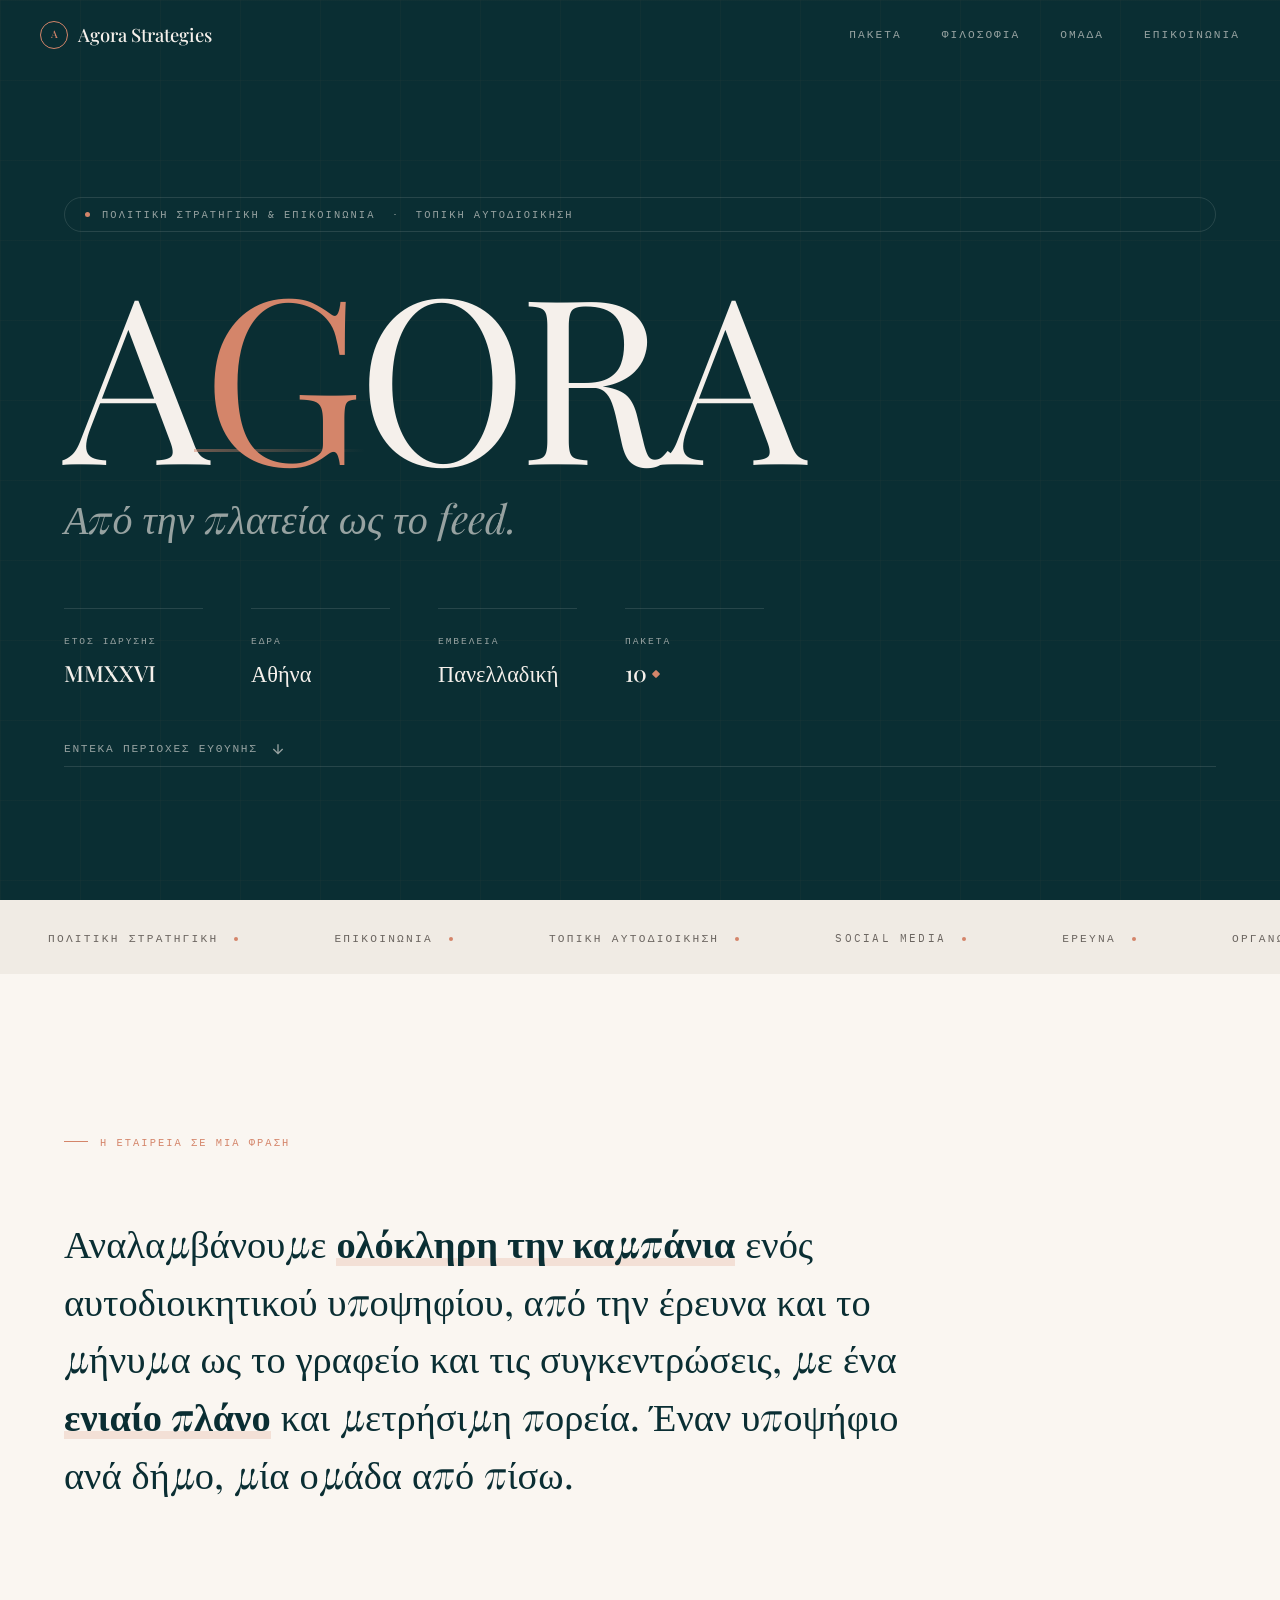
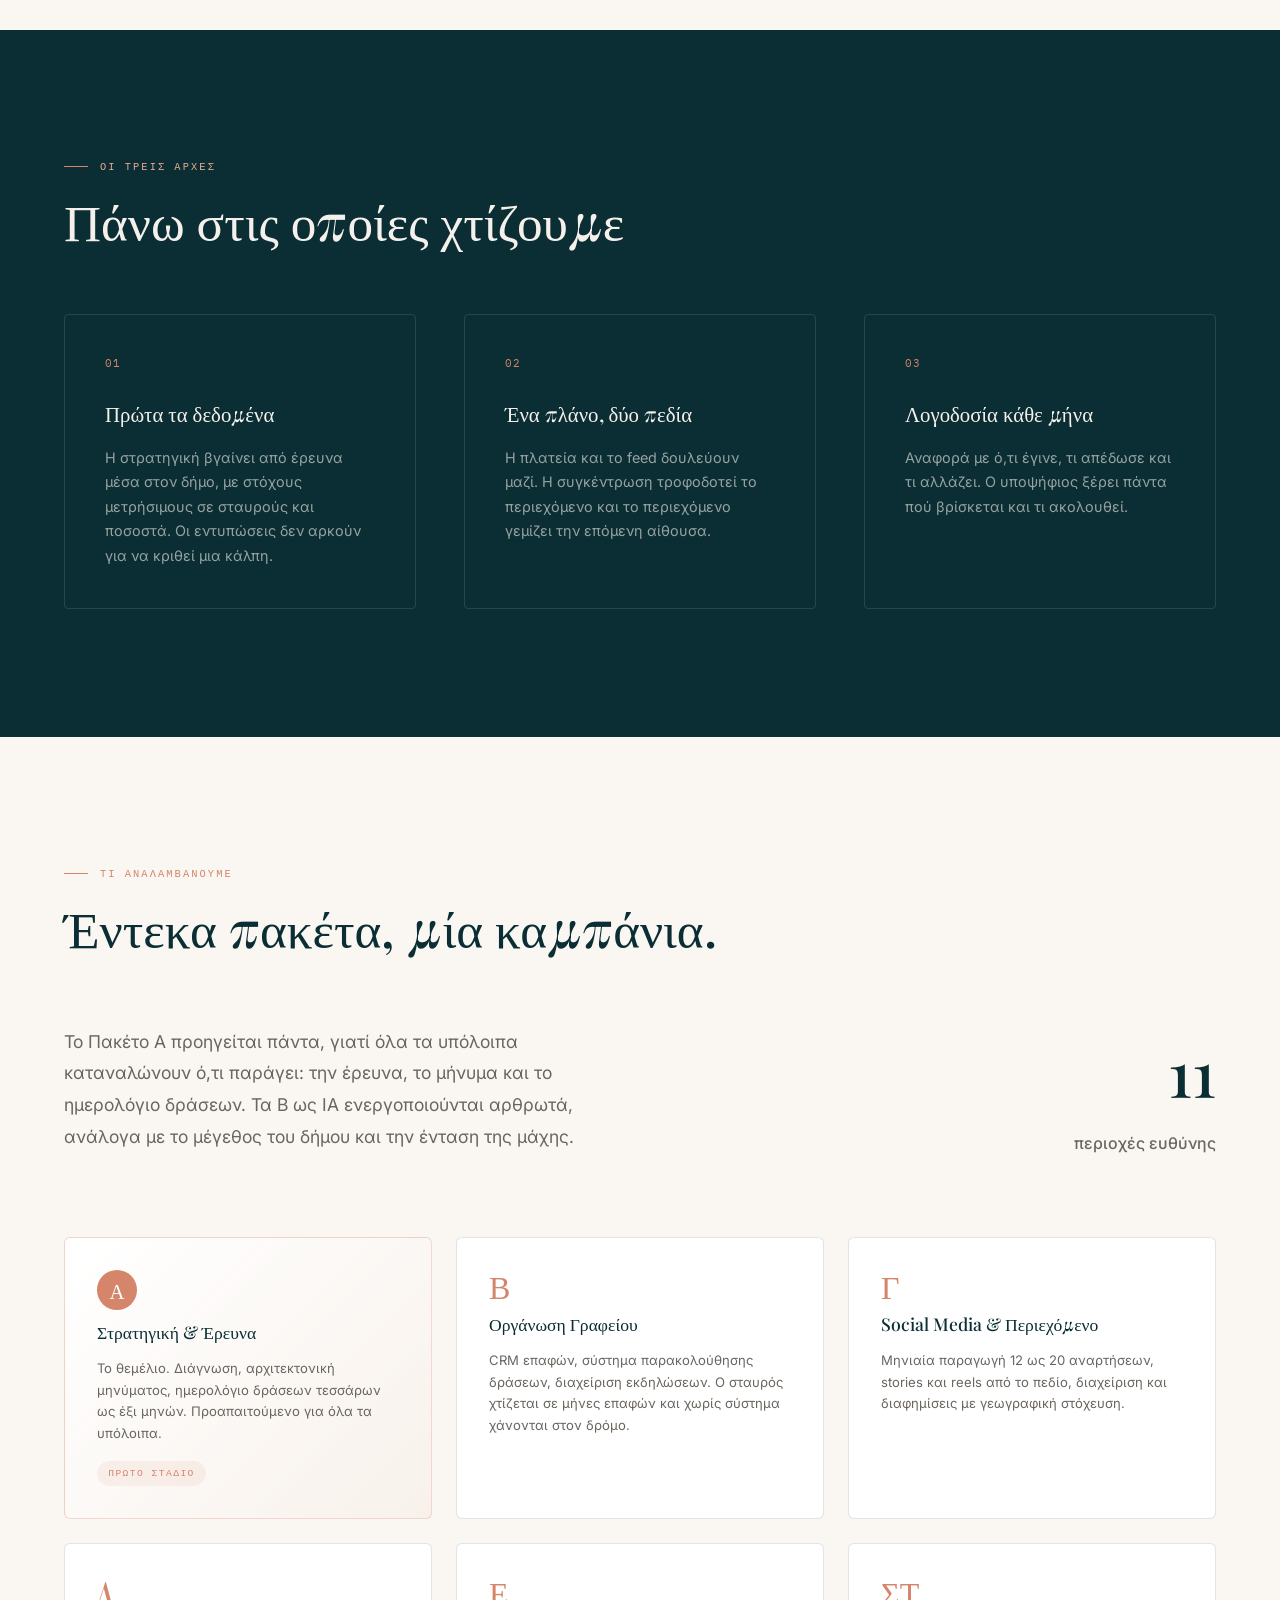
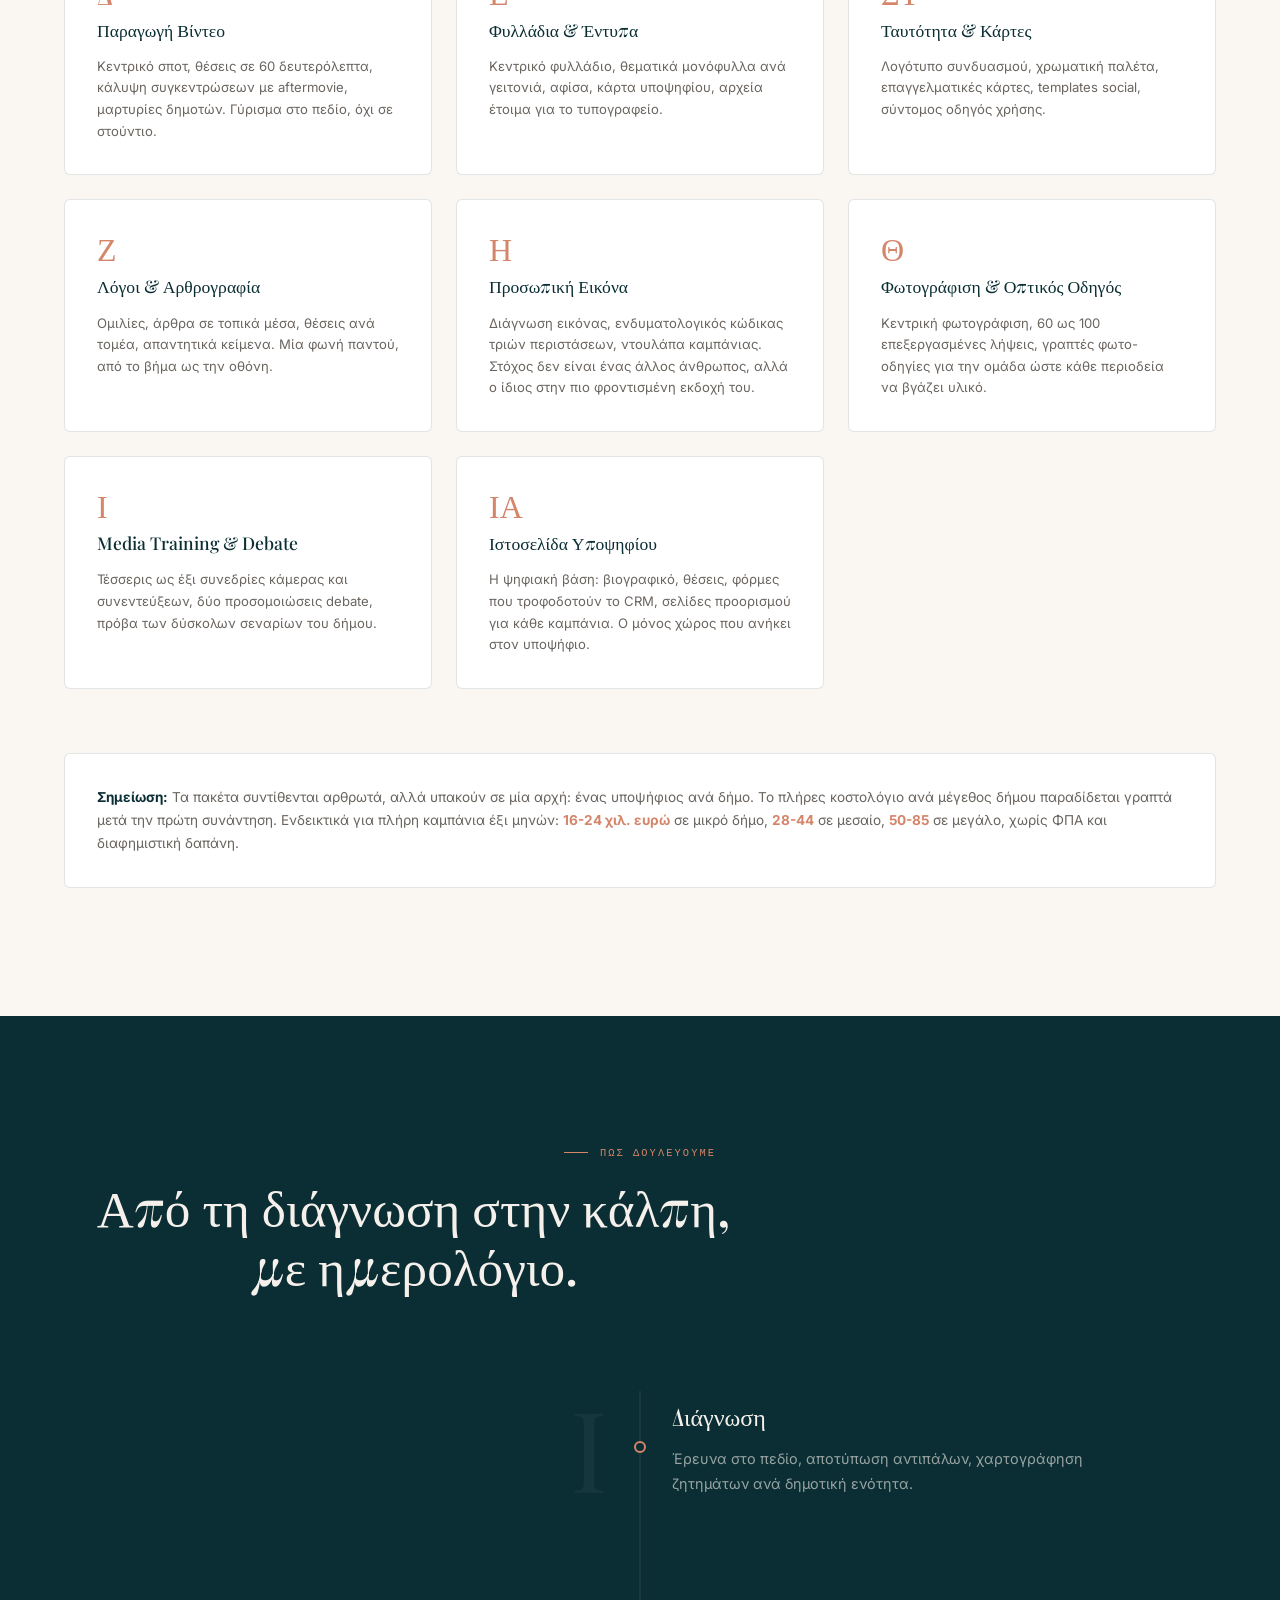
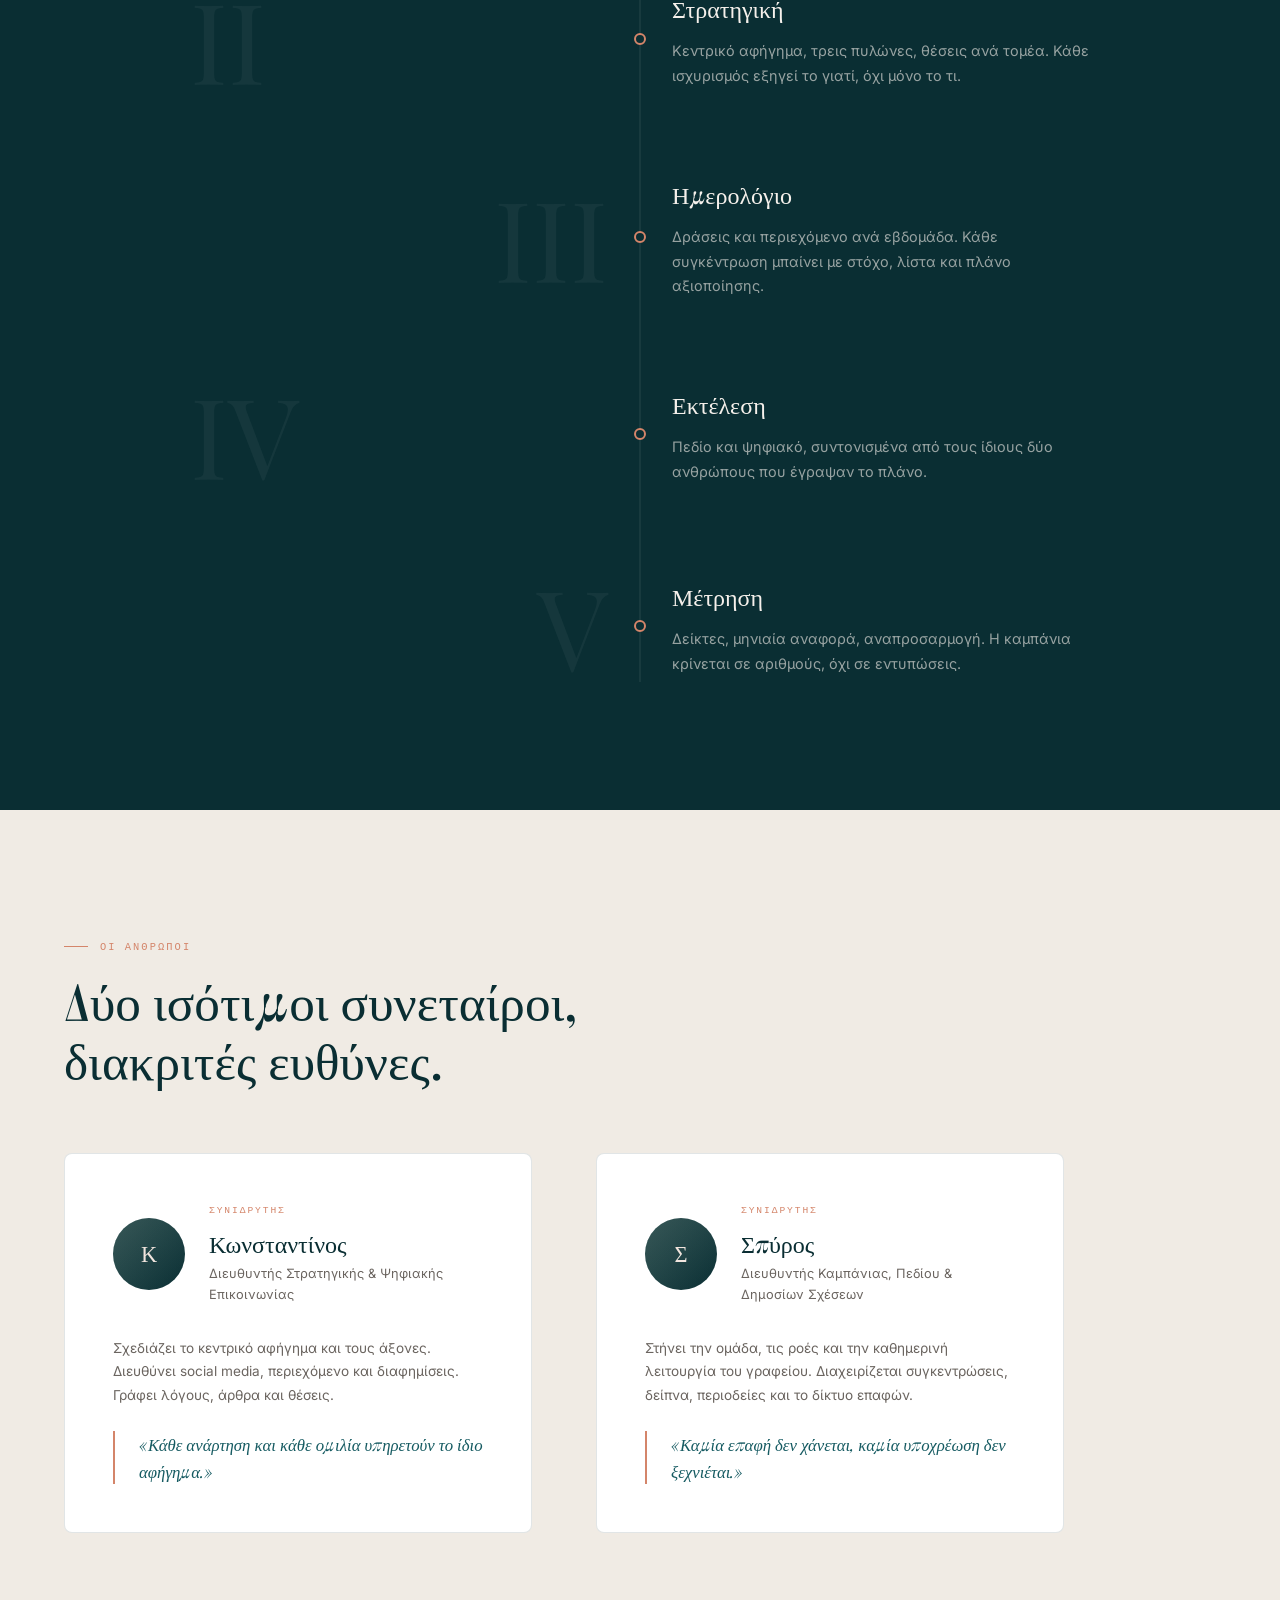
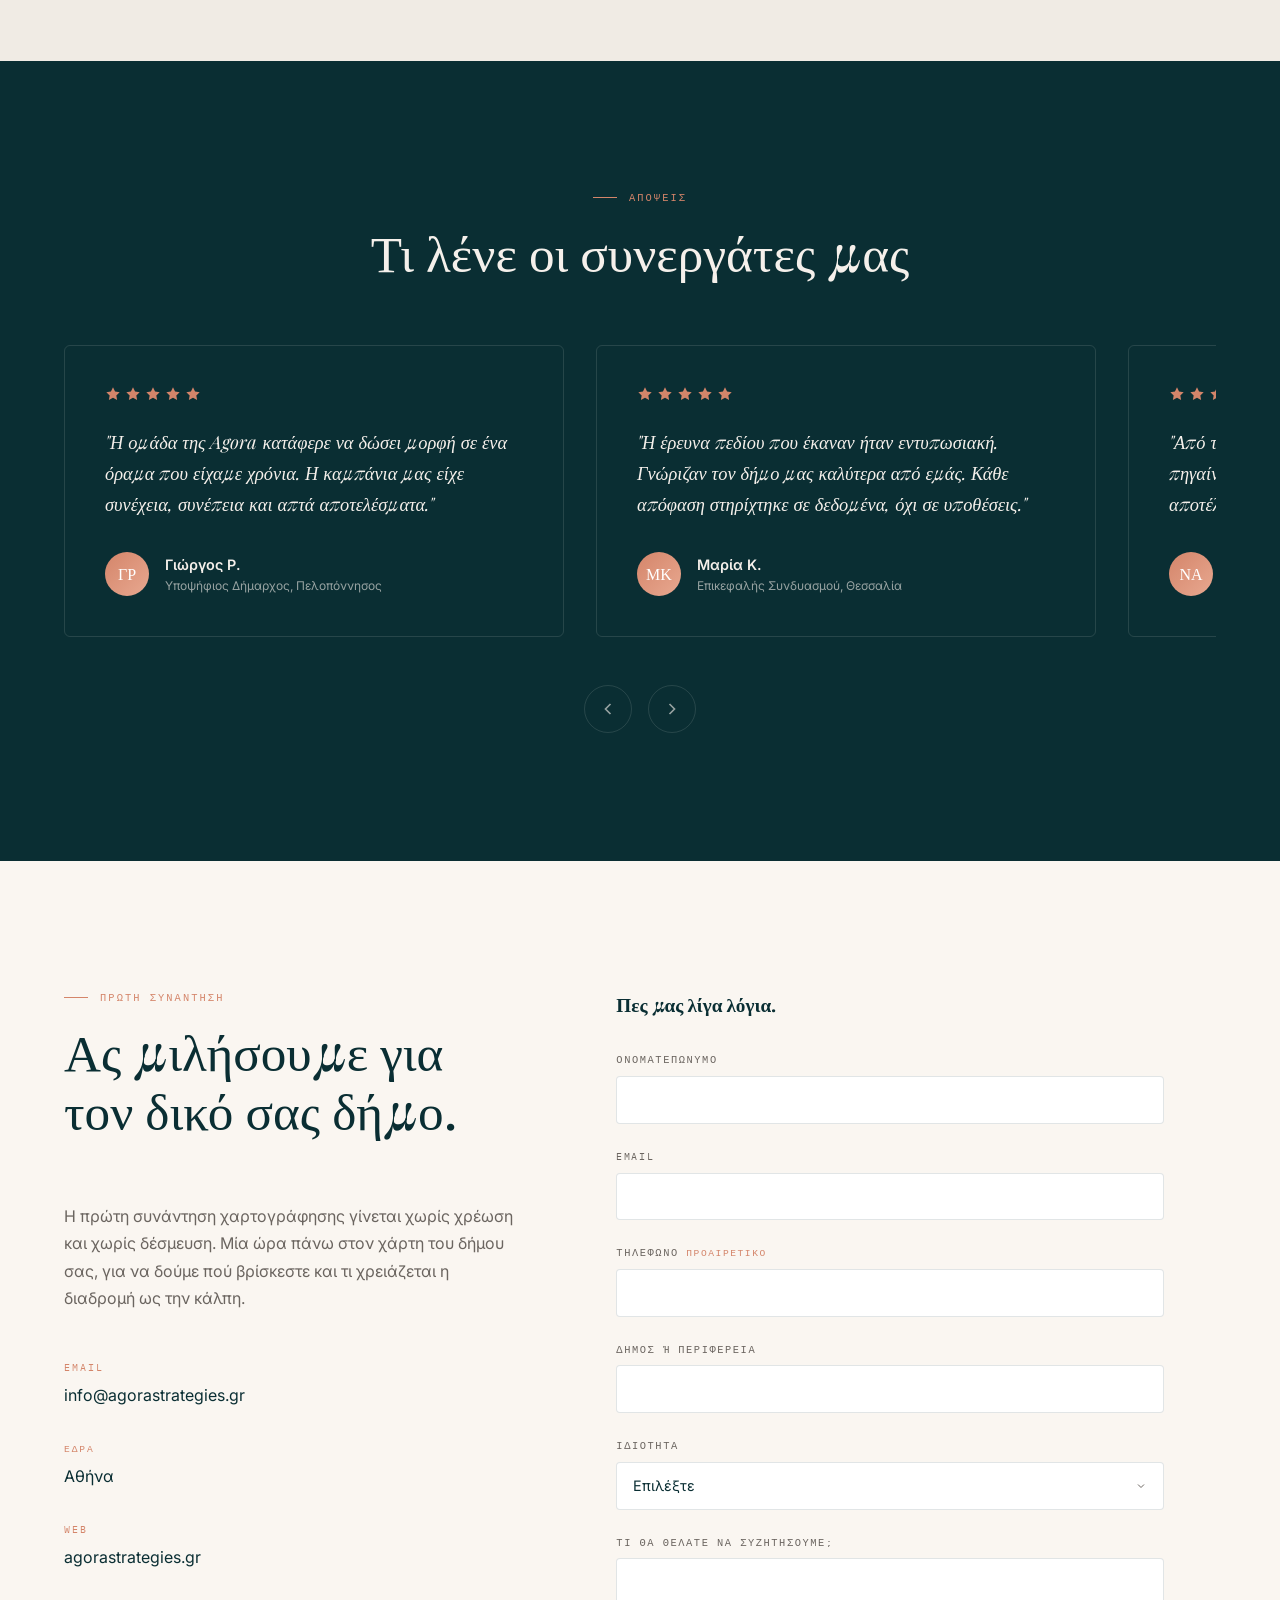
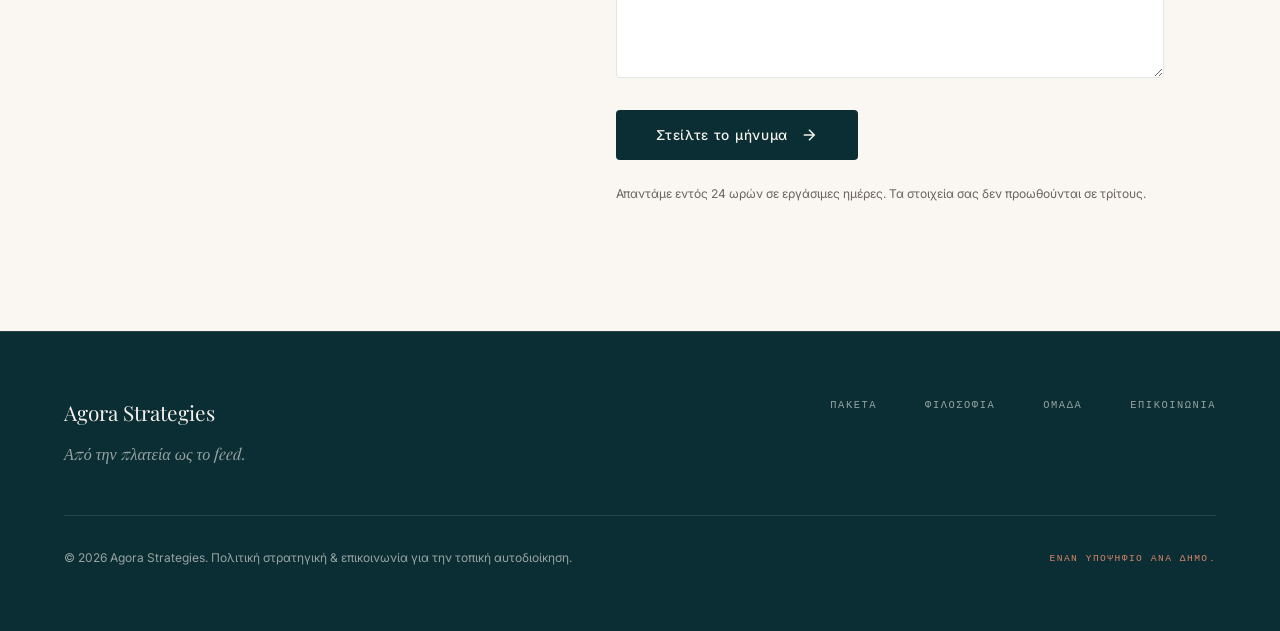
==== commit dbaab4b2: "Add files via upload" ====
--- a/index.html
+++ b/index.html
@@ -8,7 +8,7 @@
   <link rel="preconnect" href="https://fonts.googleapis.com">
   <link rel="preconnect" href="https://fonts.gstatic.com" crossorigin>
   <link href="https://fonts.googleapis.com/css2?family=Playfair+Display:ital,wght@0,400;0,500;0,600;0,700;1,400;1,500&family=Inter:wght@300;400;500;600;700&family=IBM+Plex+Mono:wght@400;500&display=swap" rel="stylesheet" crossorigin="anonymous">
-  <script type="text/javascript" src="https://gc.kis.v2.scr.kaspersky-labs.com/FD126C42-EBFA-4E12-B309-BB3FDD723AC1/main.js?attr=[base64]" charset="UTF-8"></script><style>
+  <style>
     /* ===== CSS VARIABLES ===== */
     :root {
       --teal-950: #0a2e33;
@@ -48,33 +48,6 @@
     button { border: none; background: none; cursor: pointer; font-family: inherit; }
     input, textarea, select { font-family: inherit; }
 
-    /* ===== CUSTOM CURSOR ===== */
-    .cursor { display: none; }
-    @media (pointer: fine) {
-      .cursor {
-        display: block;
-        position: fixed; width: 20px; height: 20px;
-        border: 1px solid var(--coral);
-        border-radius: 50%;
-        pointer-events: none; z-index: 9999;
-        transform: translate(-50%, -50%);
-        transition: width 0.3s, height 0.3s, background 0.3s, border-color 0.3s;
-        mix-blend-mode: difference;
-      }
-      .cursor.hover {
-        width: 60px; height: 60px;
-        background: rgba(212, 133, 106, 0.15);
-        border-color: var(--coral-light);
-      }
-    }
-
-    /* ===== PARTICLE CANVAS ===== */
-    #particleCanvas {
-      position: fixed; inset: 0; z-index: 0;
-      pointer-events: none;
-      opacity: 0.4;
-    }
-
     /* ===== NAVIGATION ===== */
     .nav {
       position: fixed; top: 0; left: 0; right: 0; z-index: 1000;
@@ -139,23 +112,6 @@
       justify-content: center;
       padding: 8rem 4rem 4rem;
       overflow: hidden;
-    }
-    .hero-particles {
-      position: absolute; inset: 0;
-      overflow: hidden; pointer-events: none;
-    }
-    .hero-particle {
-      position: absolute;
-      width: 2px; height: 2px;
-      background: rgba(212, 133, 106, 0.4);
-      border-radius: 50%;
-      animation: float linear infinite;
-    }
-    @keyframes float {
-      0% { transform: translateY(100vh) scale(0); opacity: 0; }
-      10% { opacity: 1; }
-      90% { opacity: 1; }
-      100% { transform: translateY(-100px) scale(1); opacity: 0; }
     }
     .hero-grid {
       position: absolute; inset: 0;
@@ -1105,9 +1061,6 @@
 </head>
 <body>
 
-  <!-- Custom Cursor -->
-  <div class="cursor" id="cursor"></div>
-
   <!-- Mobile Menu -->
   <div class="mobile-menu" id="mobileMenu">
     <a href="#packages" onclick="closeMenu()">Πακέτα</a>
@@ -1140,7 +1093,6 @@
   <!-- Hero -->
   <section class="hero" id="hero">
     <div class="hero-grid"></div>
-    <div class="hero-particles" id="heroParticles"></div>
 
     <div class="hero-badge" id="heroBadge">
       <span class="dot"></span>
@@ -1623,20 +1575,7 @@
       }, 800);
     });
 
-    // ===== CUSTOM CURSOR (desktop only) =====
-    (function() {
-      var cursor = document.getElementById('cursor');
-      var isTouch = 'ontouchstart' in window || navigator.maxTouchPoints > 0;
-      if (isTouch || !cursor) { if(cursor) cursor.style.display = 'none'; return; }
-      document.addEventListener('mousemove', function(e) {
-        cursor.style.left = e.clientX + 'px';
-        cursor.style.top = e.clientY + 'px';
-      });
-      document.querySelectorAll('a, button, .package-card, .principle-card, .testimonial-card').forEach(function(el) {
-        el.addEventListener('mouseenter', function() { cursor.classList.add('hover'); });
-        el.addEventListener('mouseleave', function() { cursor.classList.remove('hover'); });
-      });
-    })();
+    // ===== CURSOR + PARTICLES REMOVED FOR MOBILE COMPATIBILITY =====
 
     // ===== NAV SCROLL =====
     var nav = document.getElementById('nav');
@@ -1662,45 +1601,36 @@
     // ===== SCROLL REVEAL =====
     var revealElements = document.querySelectorAll('.reveal');
     var revealObserver = new IntersectionObserver(function(entries) {
-      entries.forEach(function(entry) {
-        if (entry.isIntersecting) {
-          entry.target.classList.add('visible');
+      for (var i = 0; i < entries.length; i++) {
+        if (entries[i].isIntersecting) {
+          entries[i].target.classList.add('visible');
         }
-      });
+      }
     }, { threshold: 0.1, rootMargin: '0px 0px -50px 0px' });
-    revealElements.forEach(function(el) { revealObserver.observe(el); });
+    for (var i = 0; i < revealElements.length; i++) {
+      revealObserver.observe(revealElements[i]);
+    }
 
     // ===== COUNTER ANIMATION =====
     function animateCounters() {
-      document.querySelectorAll('.counter').forEach(function(counter) {
-        var target = parseInt(counter.dataset.target);
-        var duration = 2000;
-        var step = target / (duration / 16);
-        var current = 0;
-        function update() {
-          current += step;
-          if (current < target) {
-            counter.textContent = Math.floor(current);
-            requestAnimationFrame(update);
-          } else {
-            counter.textContent = target;
+      var counters = document.querySelectorAll('.counter');
+      for (var i = 0; i < counters.length; i++) {
+        (function(counter) {
+          var target = parseInt(counter.dataset.target);
+          var duration = 2000;
+          var step = target / (duration / 16);
+          var current = 0;
+          function update() {
+            current += step;
+            if (current < target) {
+              counter.textContent = Math.floor(current);
+              requestAnimationFrame(update);
+            } else {
+              counter.textContent = target;
+            }
           }
-        }
-        update();
-      });
-    }
-
-    // ===== HERO PARTICLES =====
-    var particleContainer = document.getElementById('heroParticles');
-    if (particleContainer) {
-      for (var i = 0; i < 20; i++) {
-        var p = document.createElement('div');
-        p.className = 'hero-particle';
-        p.style.left = Math.random() * 100 + '%';
-        p.style.animationDuration = (8 + Math.random() * 12) + 's';
-        p.style.animationDelay = Math.random() * 10 + 's';
-        p.style.width = p.style.height = (1 + Math.random() * 3) + 'px';
-        particleContainer.appendChild(p);
+          update();
+        })(counters[i]);
       }
     }
 
@@ -1723,14 +1653,14 @@
         lineFill.style.height = (progress * 100) + '%';
       }
 
-      steps.forEach(function(step, index) {
-        var stepProgress = (progress * steps.length) - index;
+      for (var i = 0; i < steps.length; i++) {
+        var stepProgress = (progress * steps.length) - i;
         if (stepProgress > 0.3) {
-          step.classList.add('active');
+          steps[i].classList.add('active');
         } else {
-          step.classList.remove('active');
+          steps[i].classList.remove('active');
         }
-      });
+      }
     }
 
     window.addEventListener('scroll', updateTimeline);
@@ -1767,8 +1697,9 @@
     })();
 
     // ===== SMOOTH SCROLL =====
-    document.querySelectorAll('a[href^="#"]').forEach(function(anchor) {
-      anchor.addEventListener('click', function(e) {
+    var scrollAnchors = document.querySelectorAll('a[href^="#"]');
+    for (var i = 0; i < scrollAnchors.length; i++) {
+      scrollAnchors[i].addEventListener('click', function(e) {
         var href = this.getAttribute('href');
         if (href === '#') return;
         e.preventDefault();
@@ -1777,7 +1708,7 @@
           target.scrollIntoView({ behavior: 'smooth', block: 'start' });
         }
       });
-    });
+    }
   </script>
 </body>
 </html>
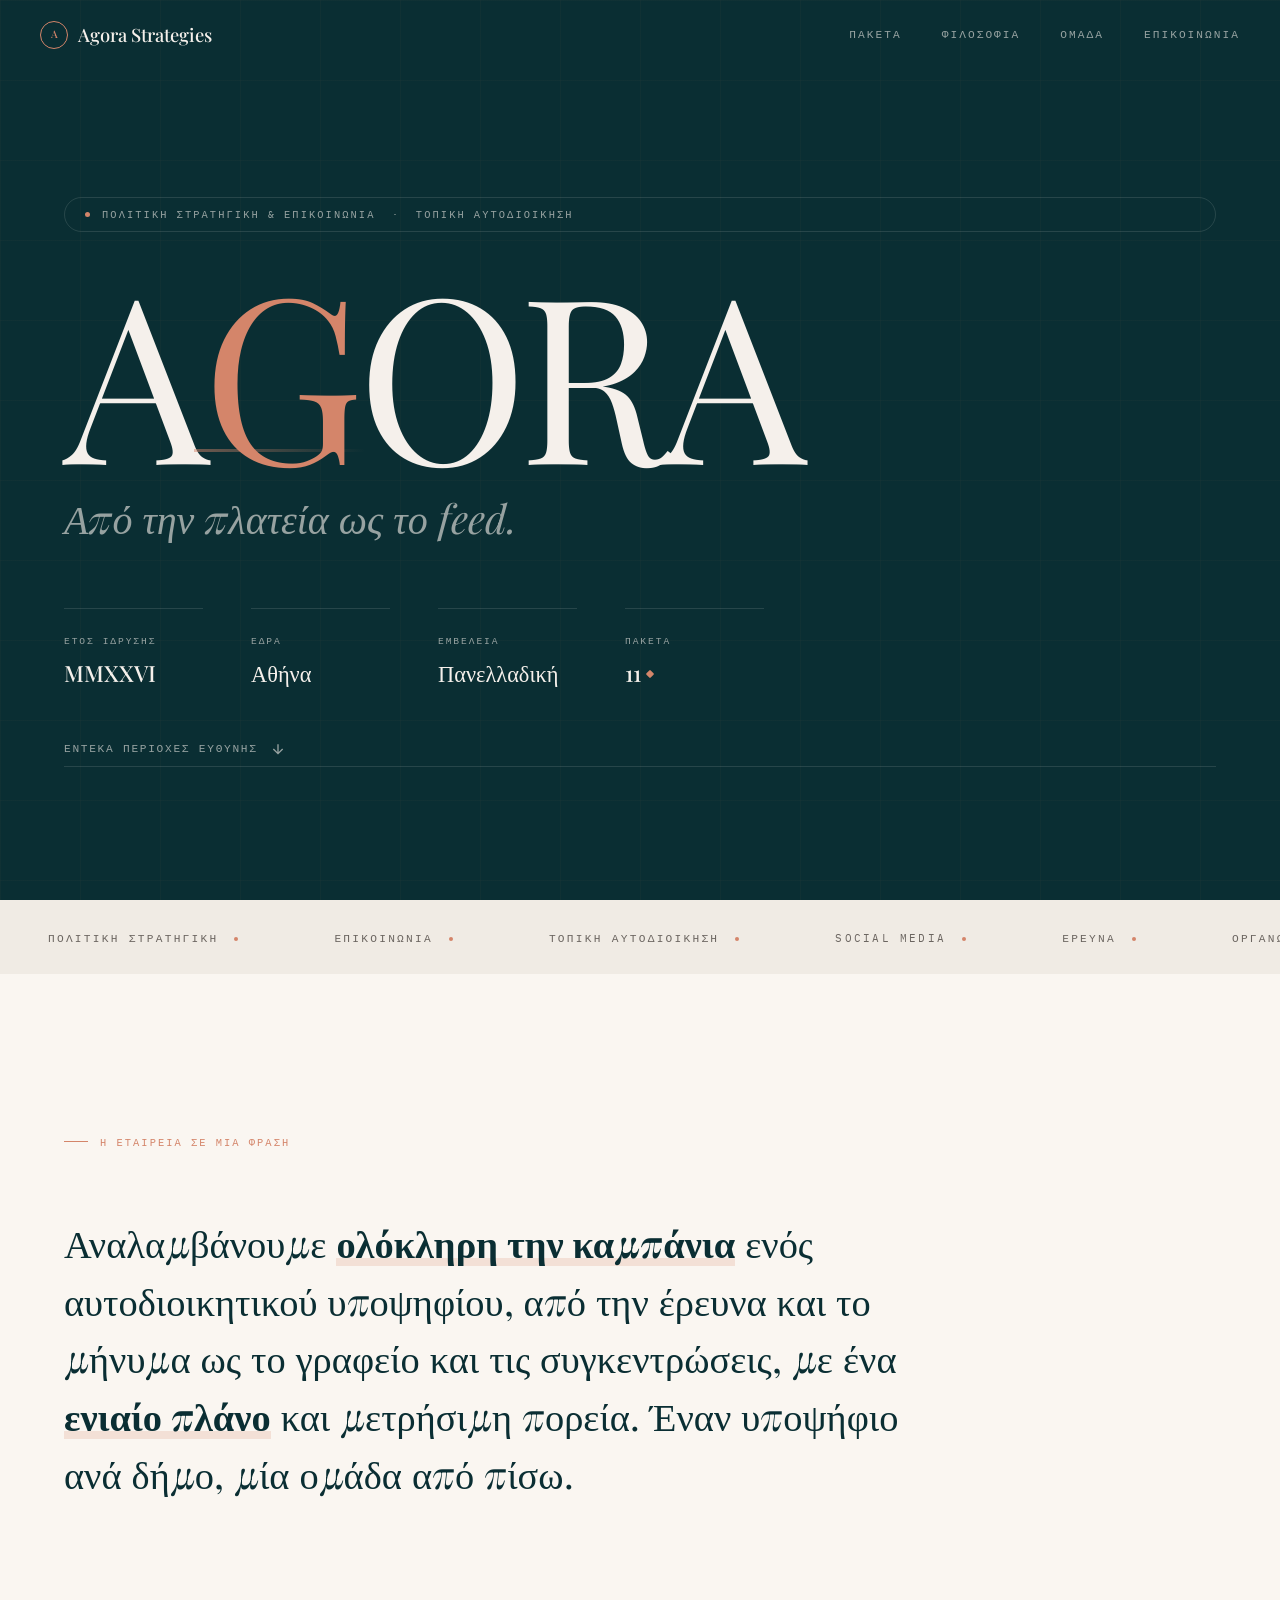
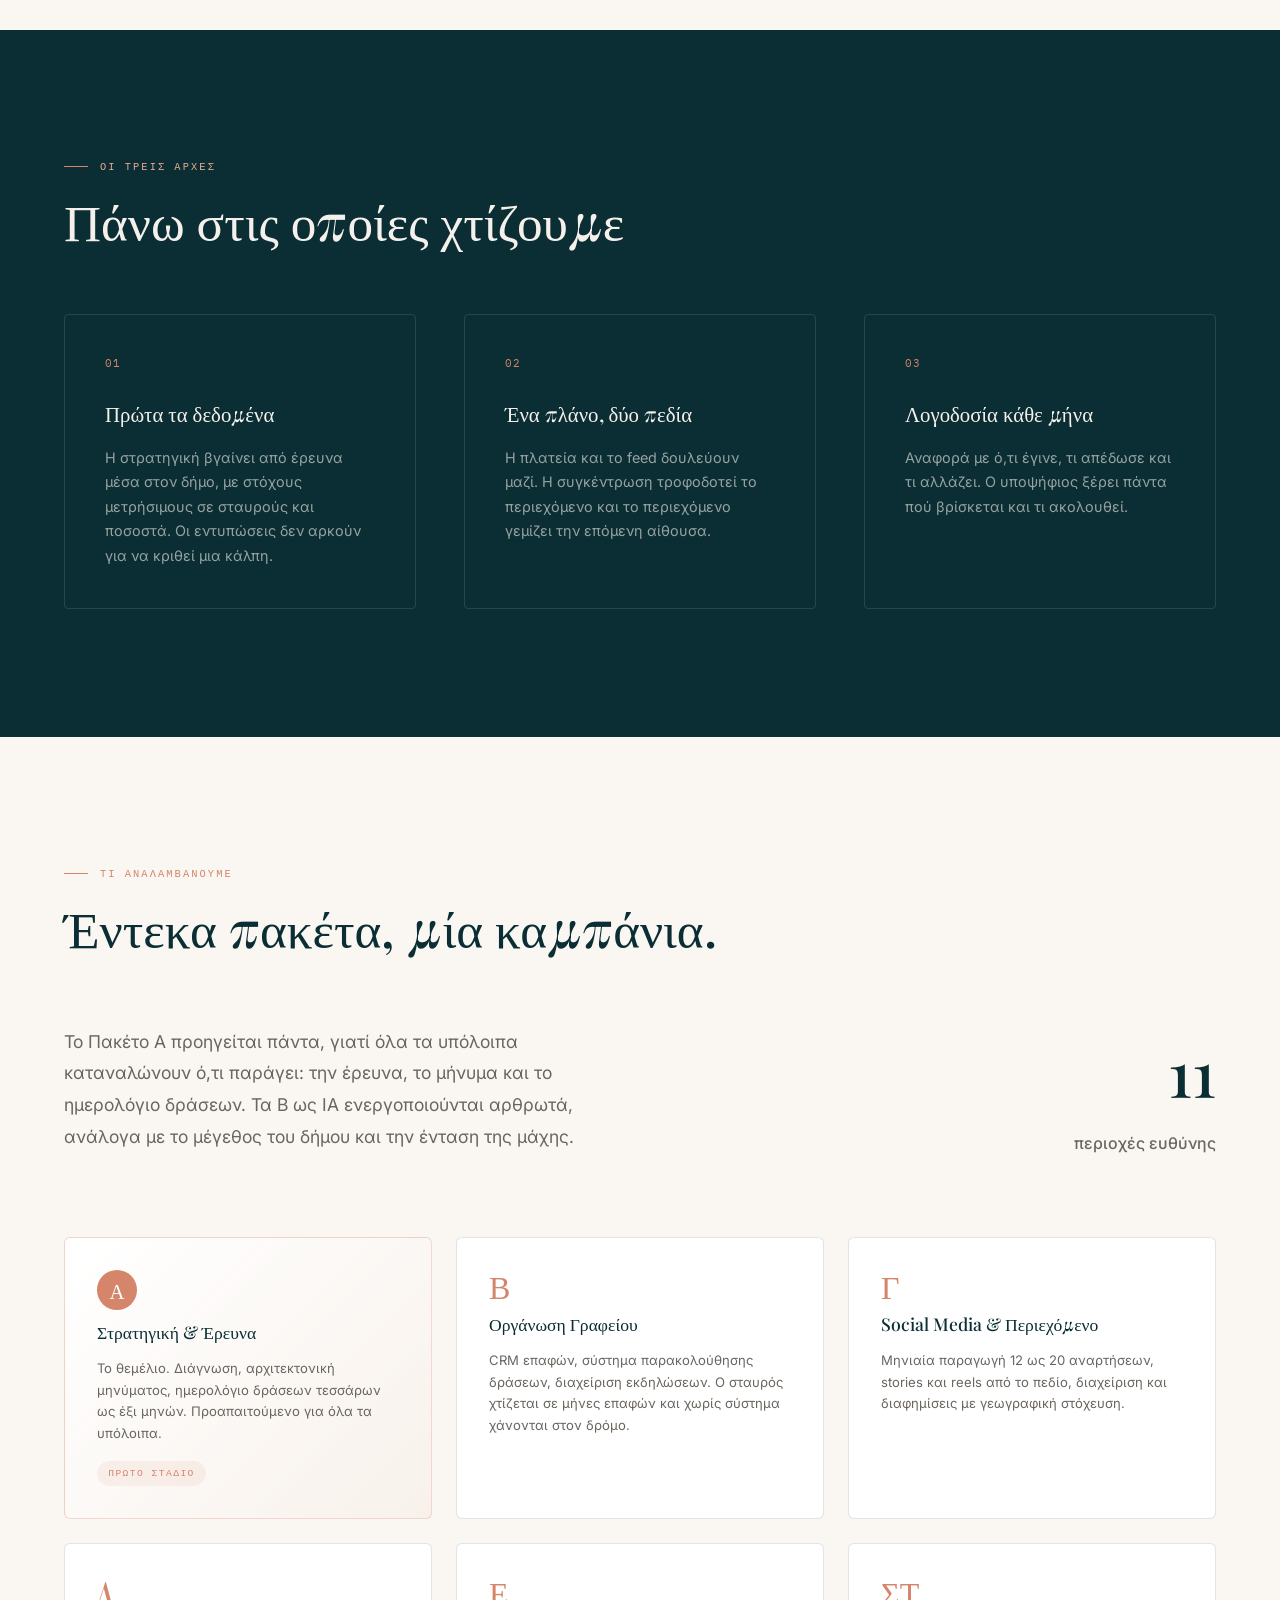
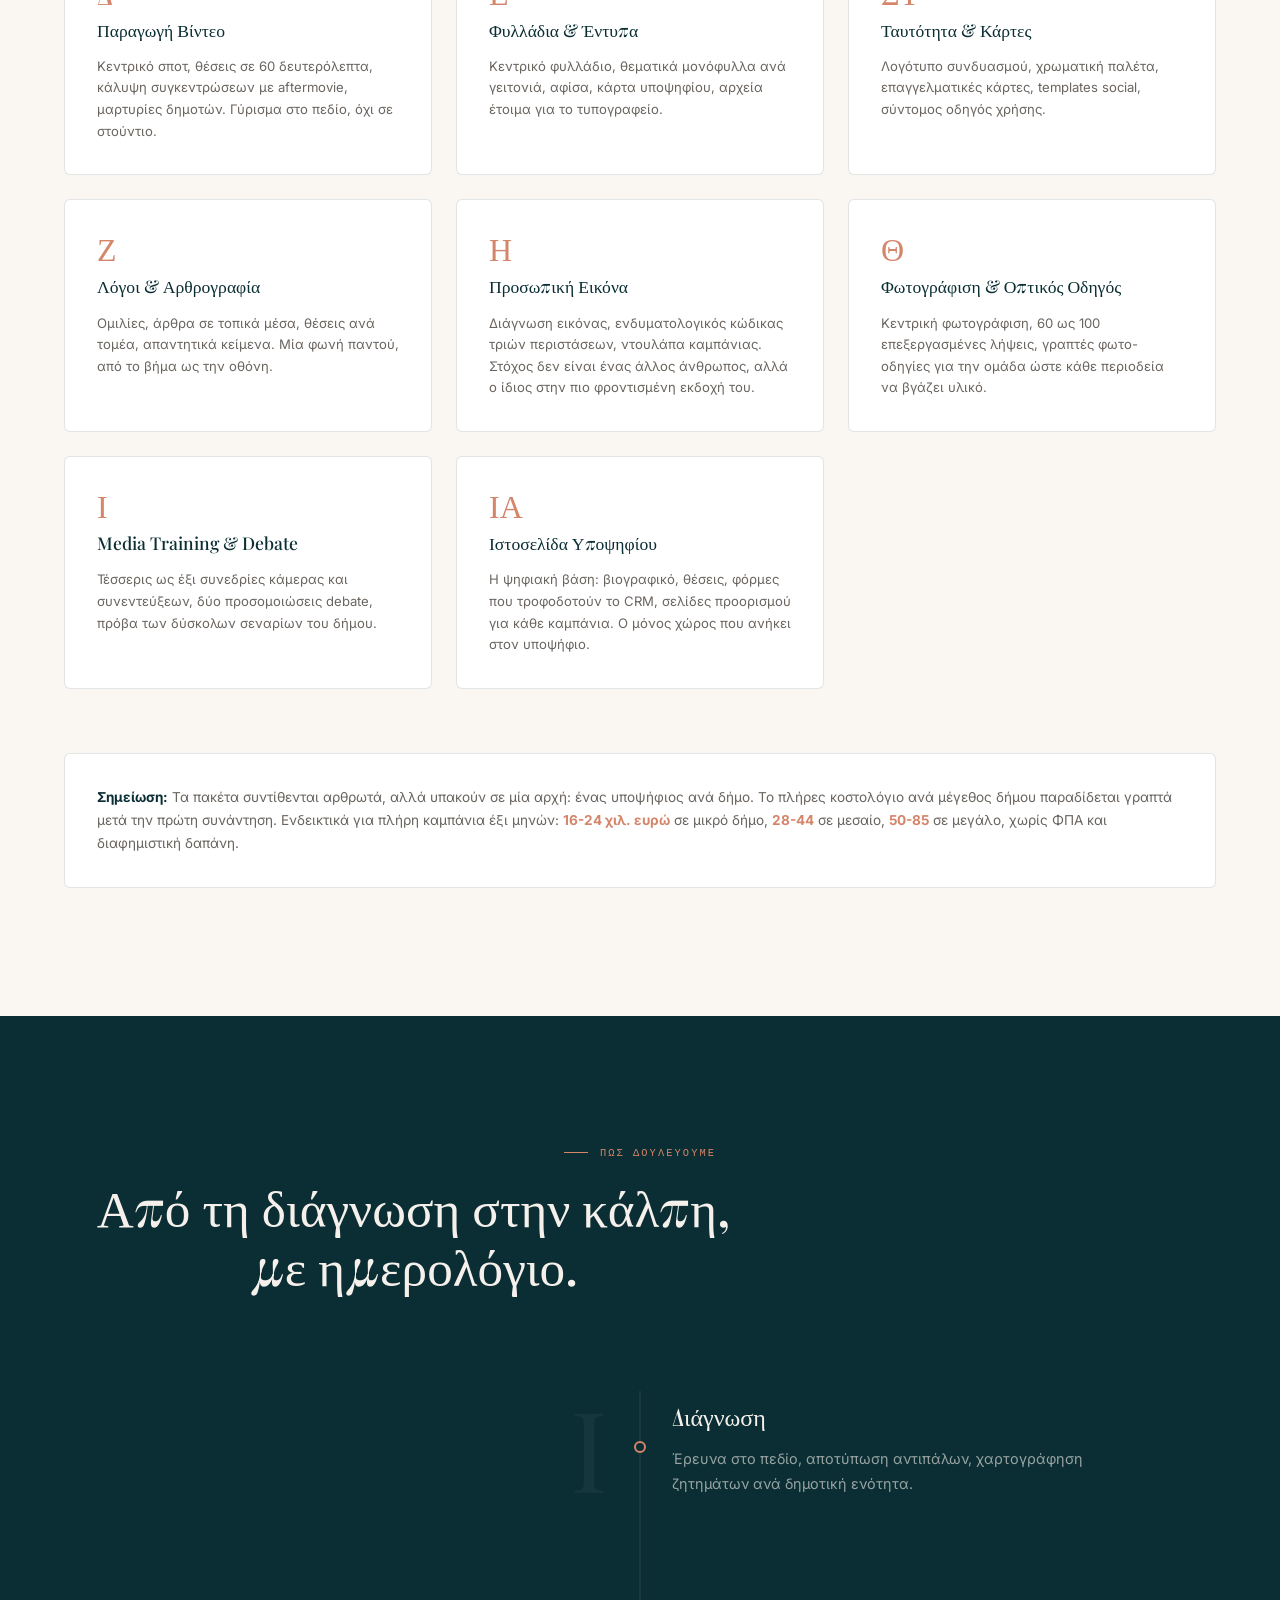
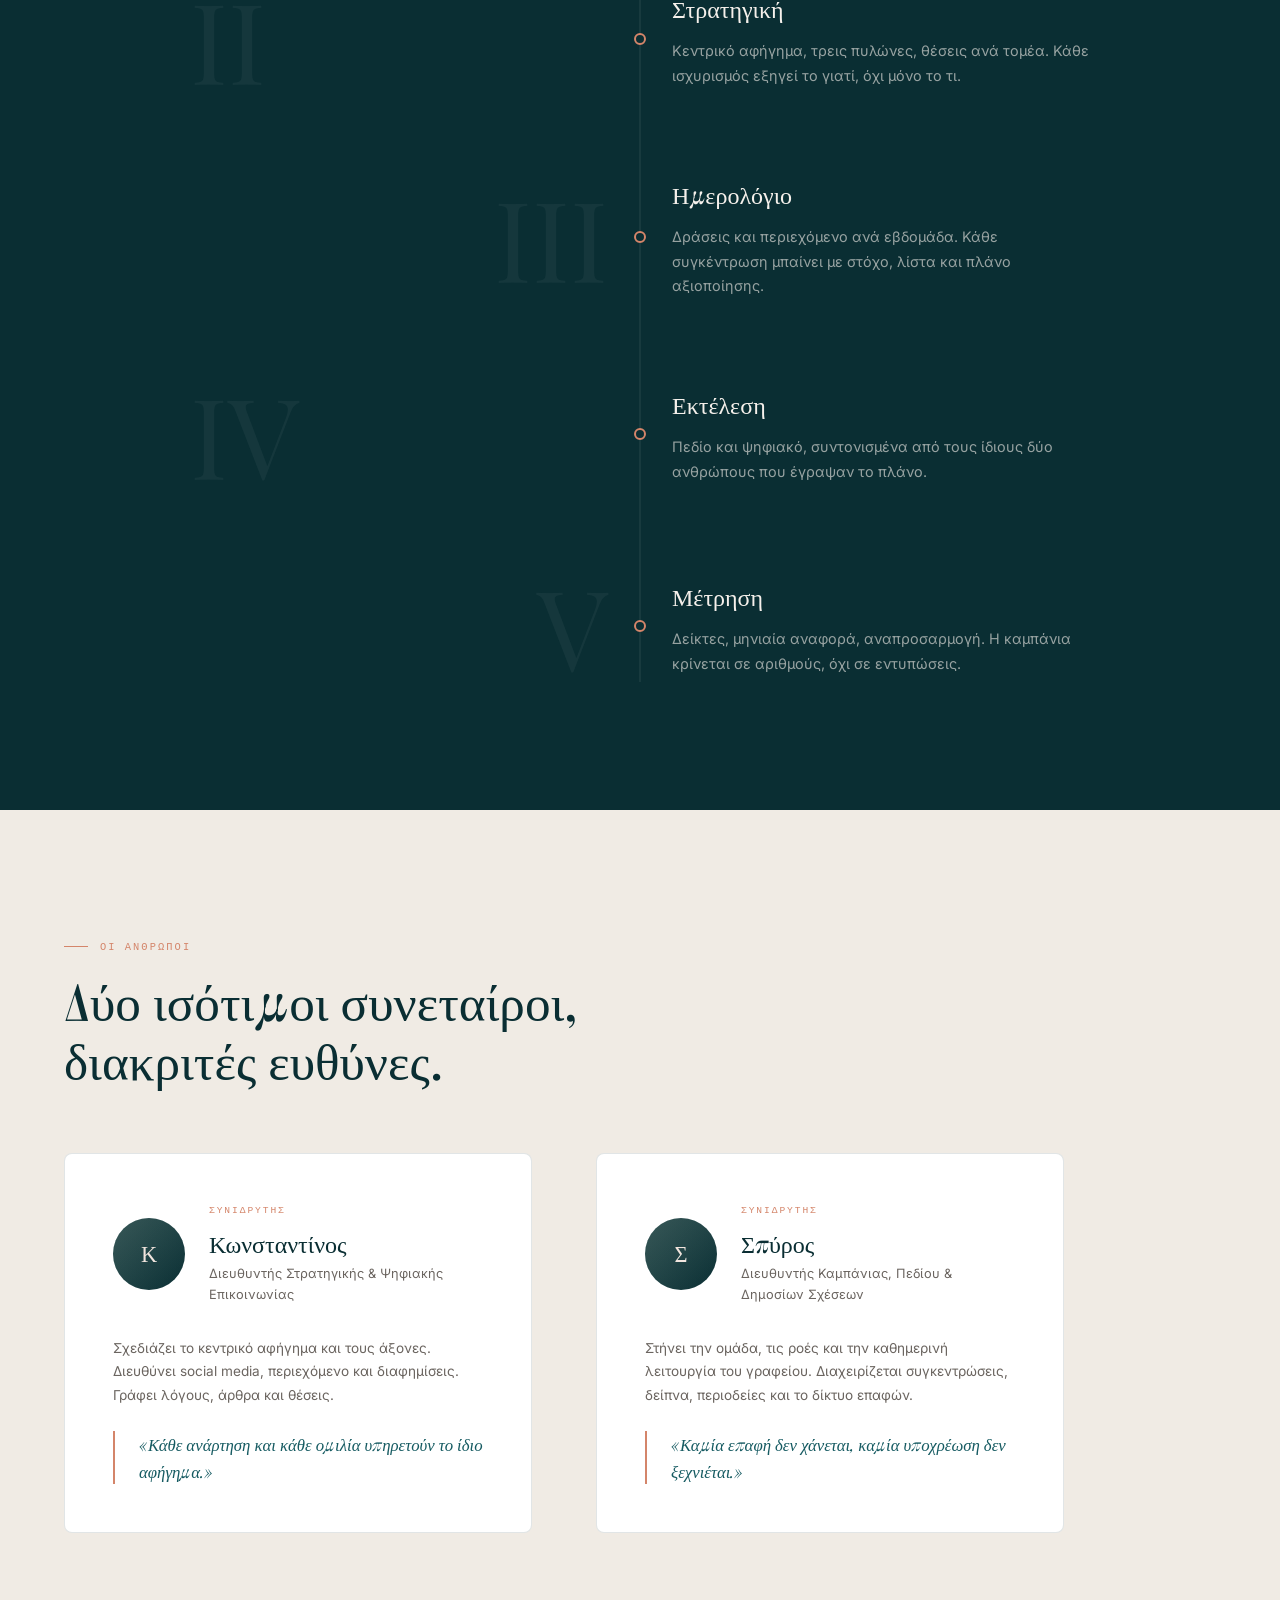
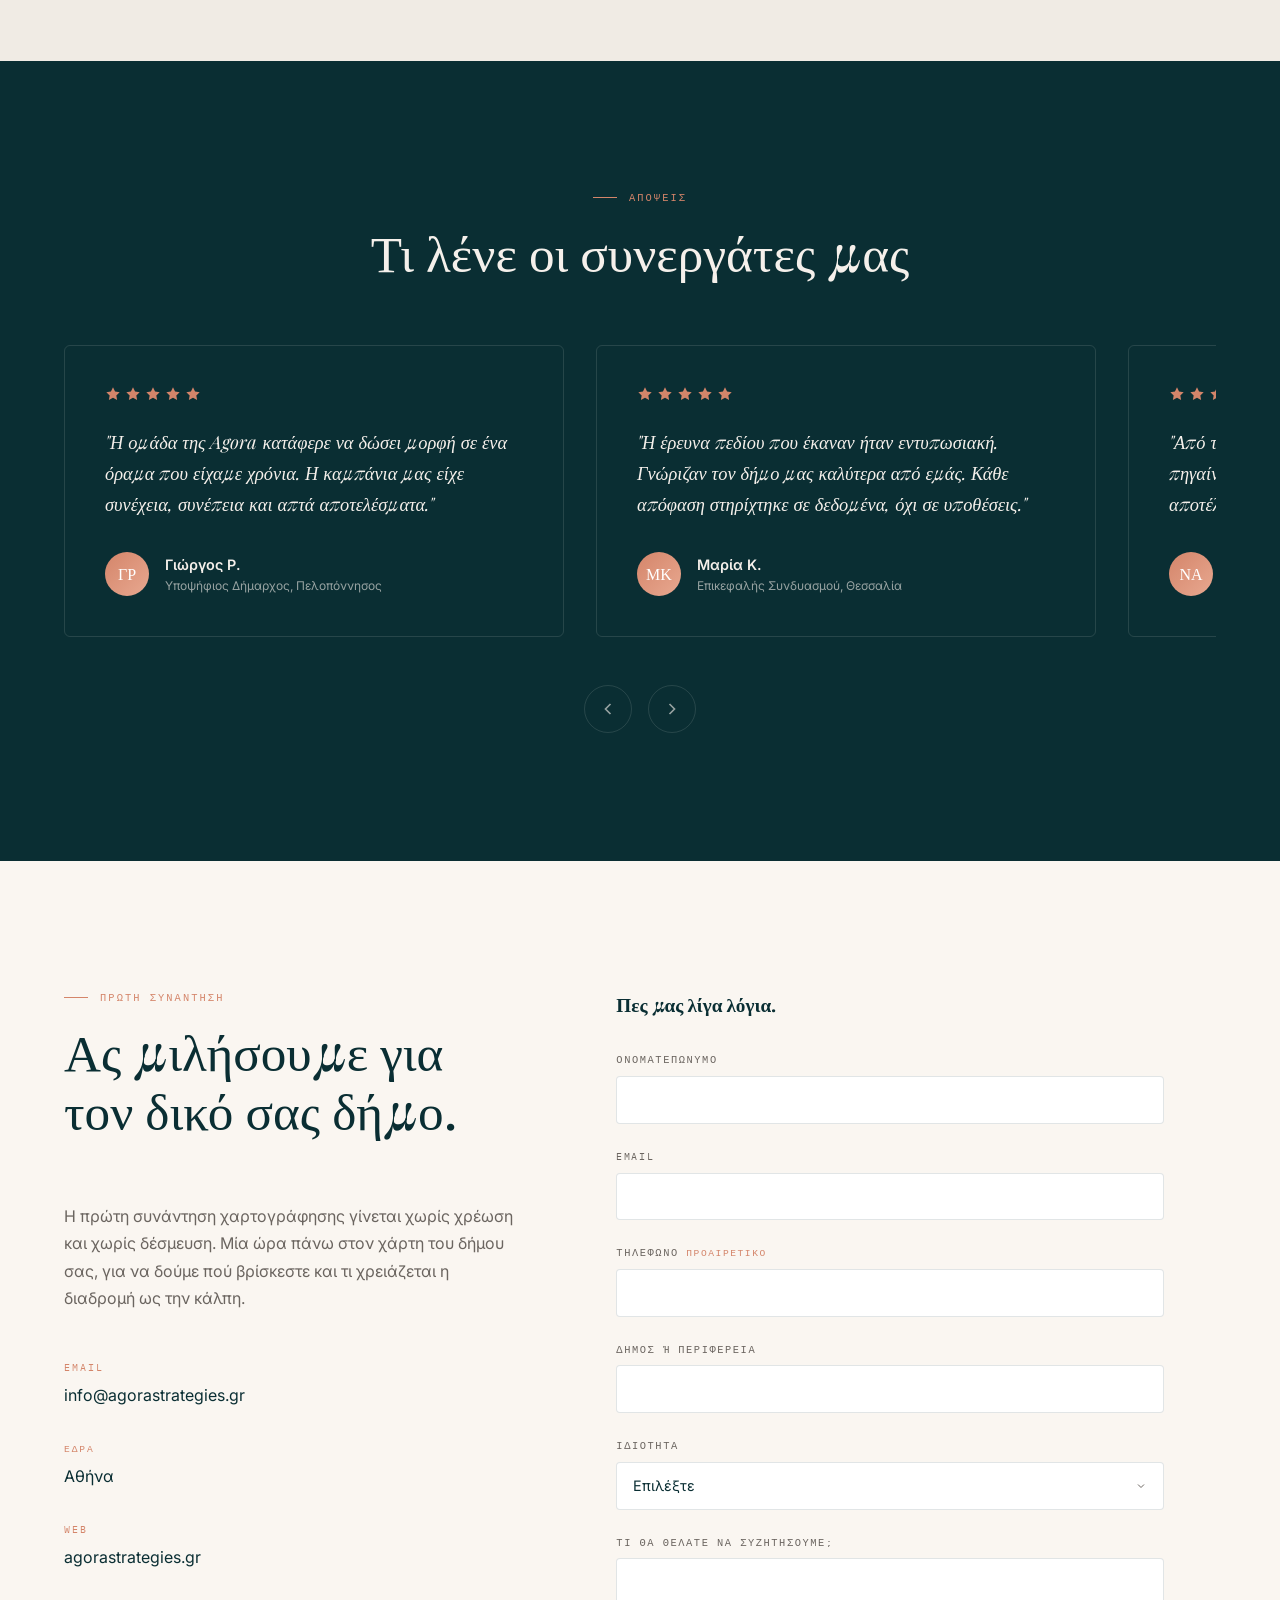
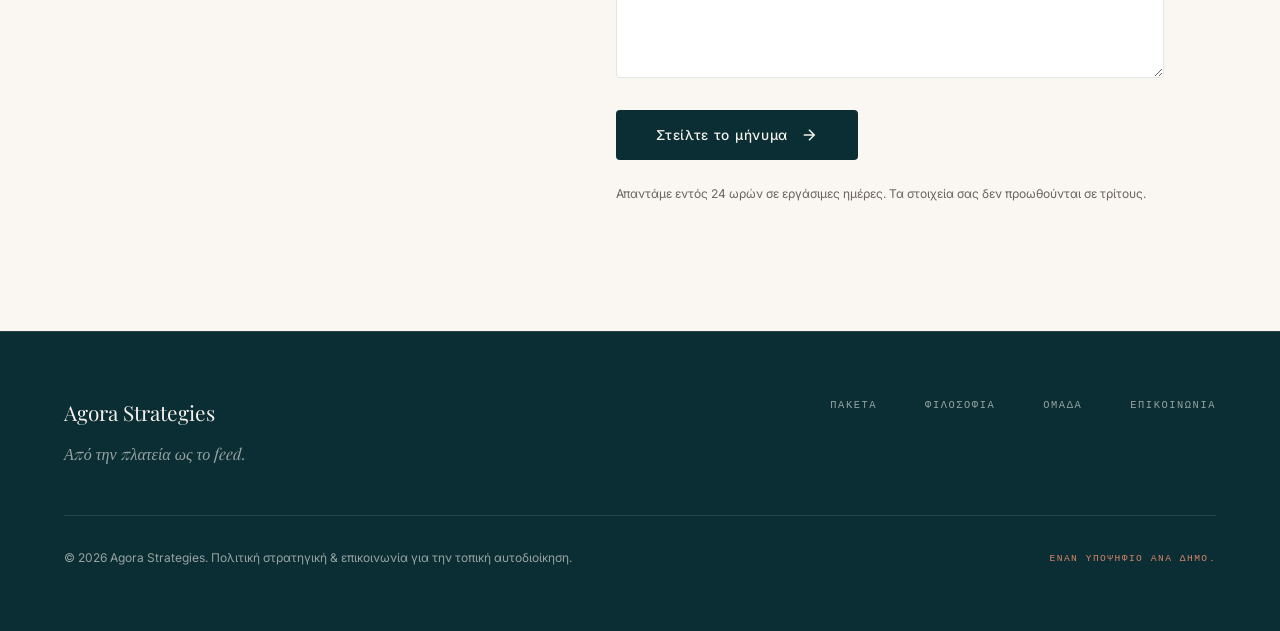
==== commit 78d8c34f: "Add files via upload" ====
--- a/index.html
+++ b/index.html
@@ -114,7 +114,7 @@
       overflow: hidden;
     }
     .hero-grid {
-      position: absolute; inset: 0;
+      position: absolute; top: 0; left: 0; right: 0; bottom: 0;
       background-image:
         linear-gradient(rgba(212,133,106,0.03) 1px, transparent 1px),
         linear-gradient(90deg, rgba(212,133,106,0.03) 1px, transparent 1px);
@@ -631,7 +631,7 @@
     }
     .team-avatar::after {
       content: '';
-      position: absolute; inset: 0;
+      position: absolute; top: 0; left: 0; right: 0; bottom: 0;
       background: linear-gradient(135deg, rgba(212,133,106,0.2), transparent);
     }
     .team-info-role {
@@ -991,7 +991,7 @@
 
     /* ===== MOBILE MENU ===== */
     .mobile-menu {
-      position: fixed; inset: 0; z-index: 999;
+      position: fixed; top: 0; left: 0; right: 0; bottom: 0; z-index: 999;
       background: var(--teal-950);
       display: flex; flex-direction: column;
       align-items: center; justify-content: center;
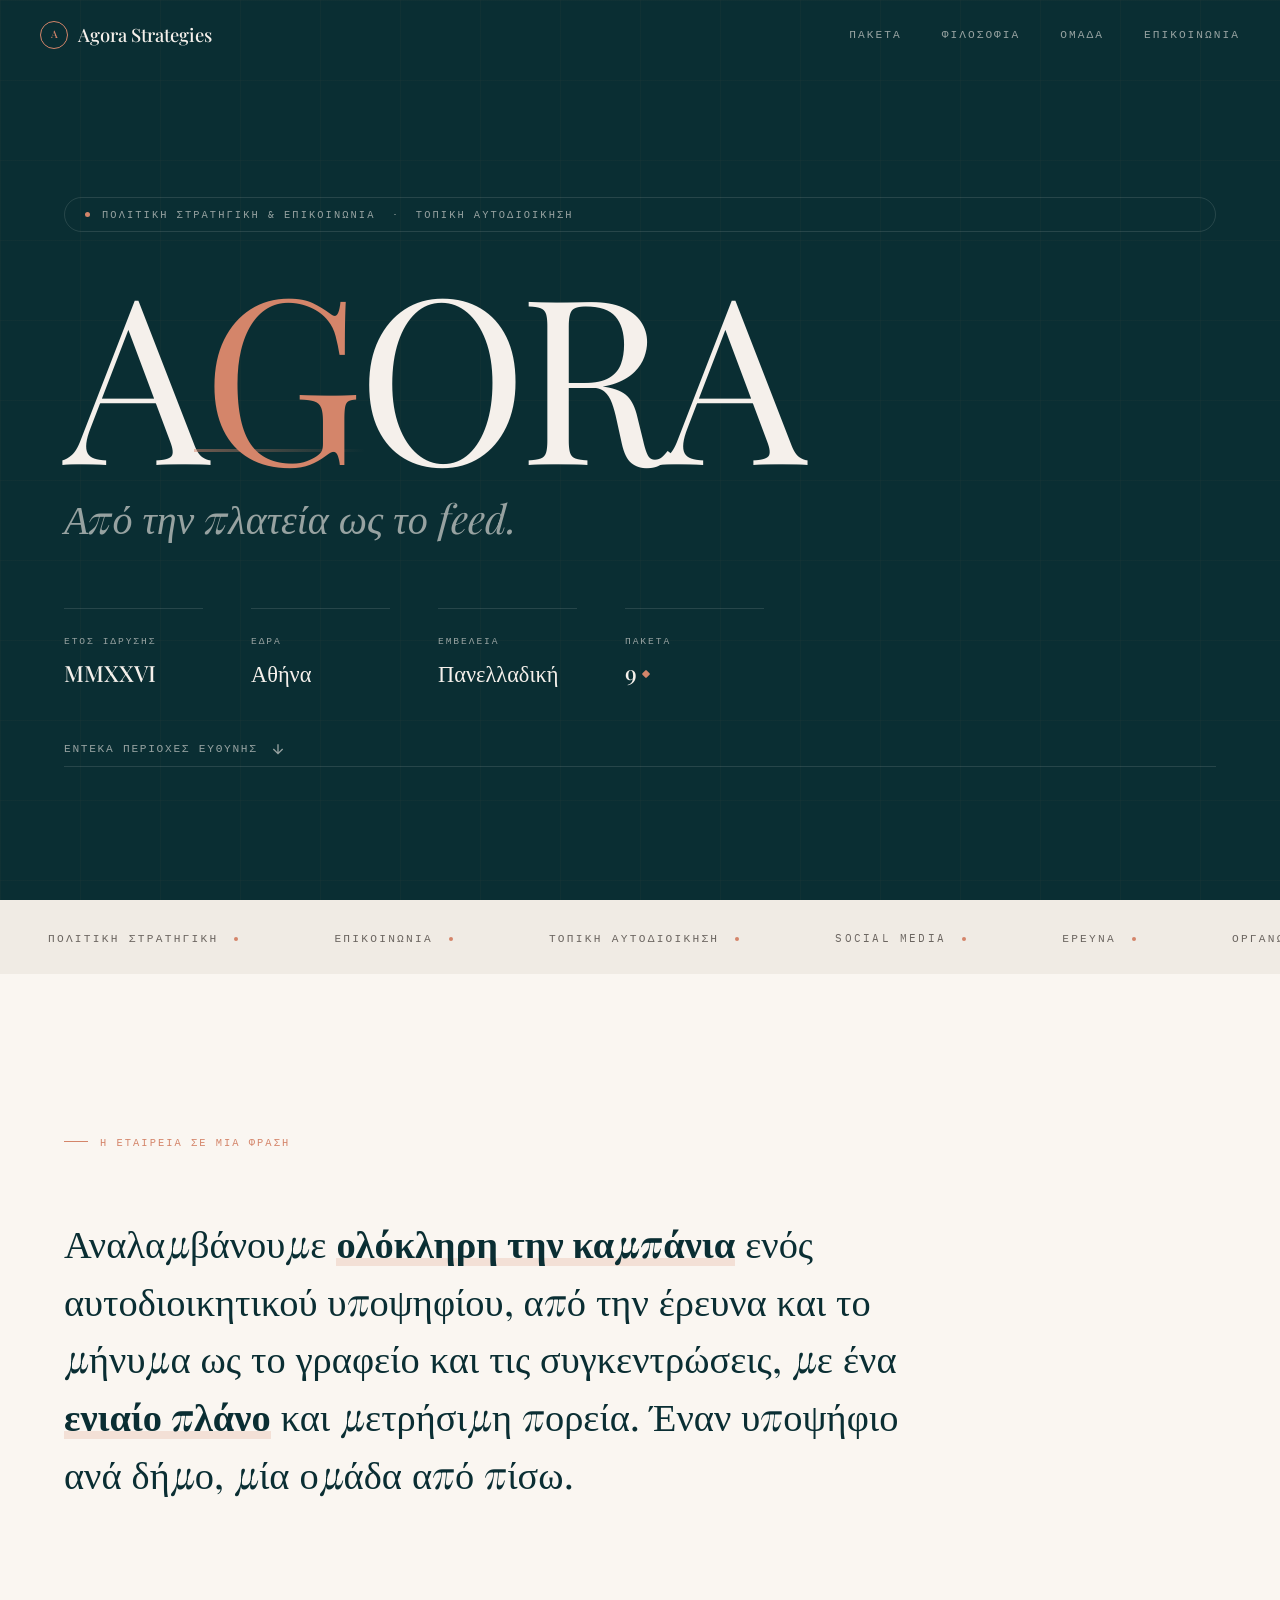
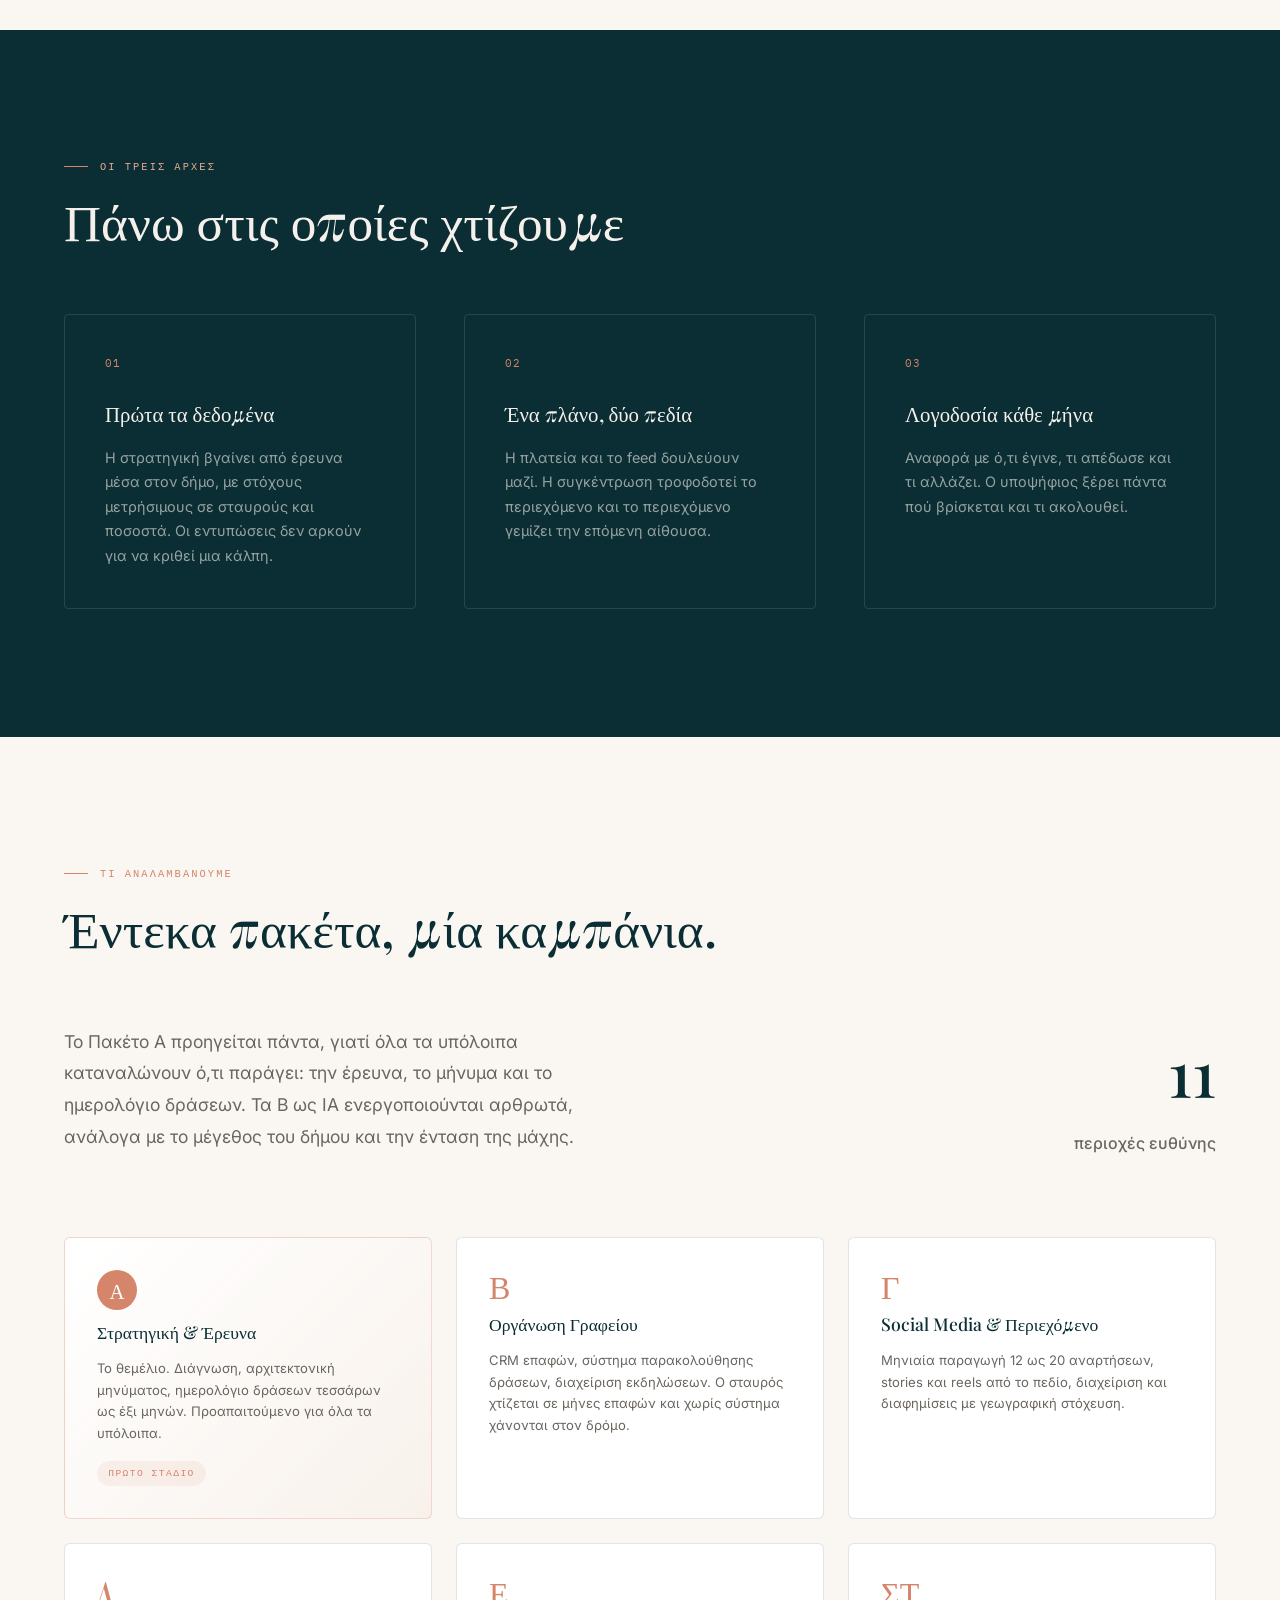
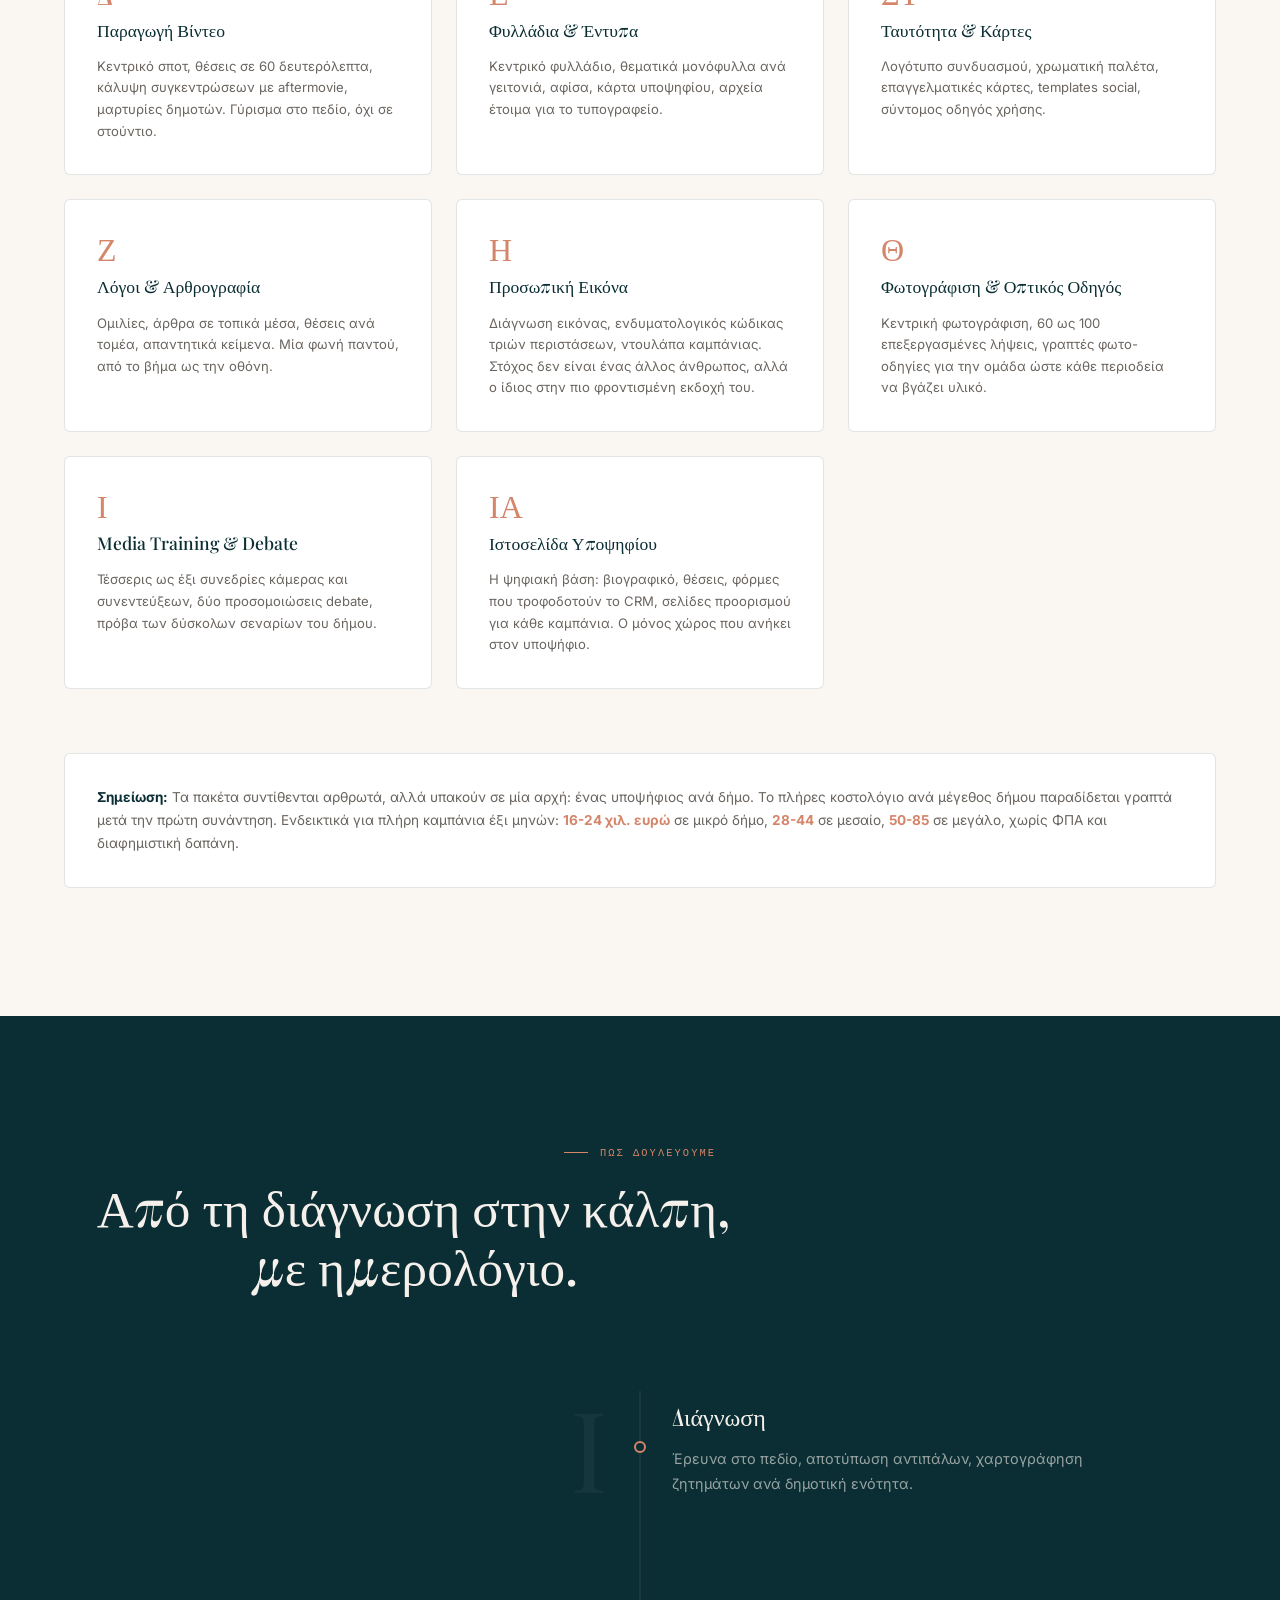
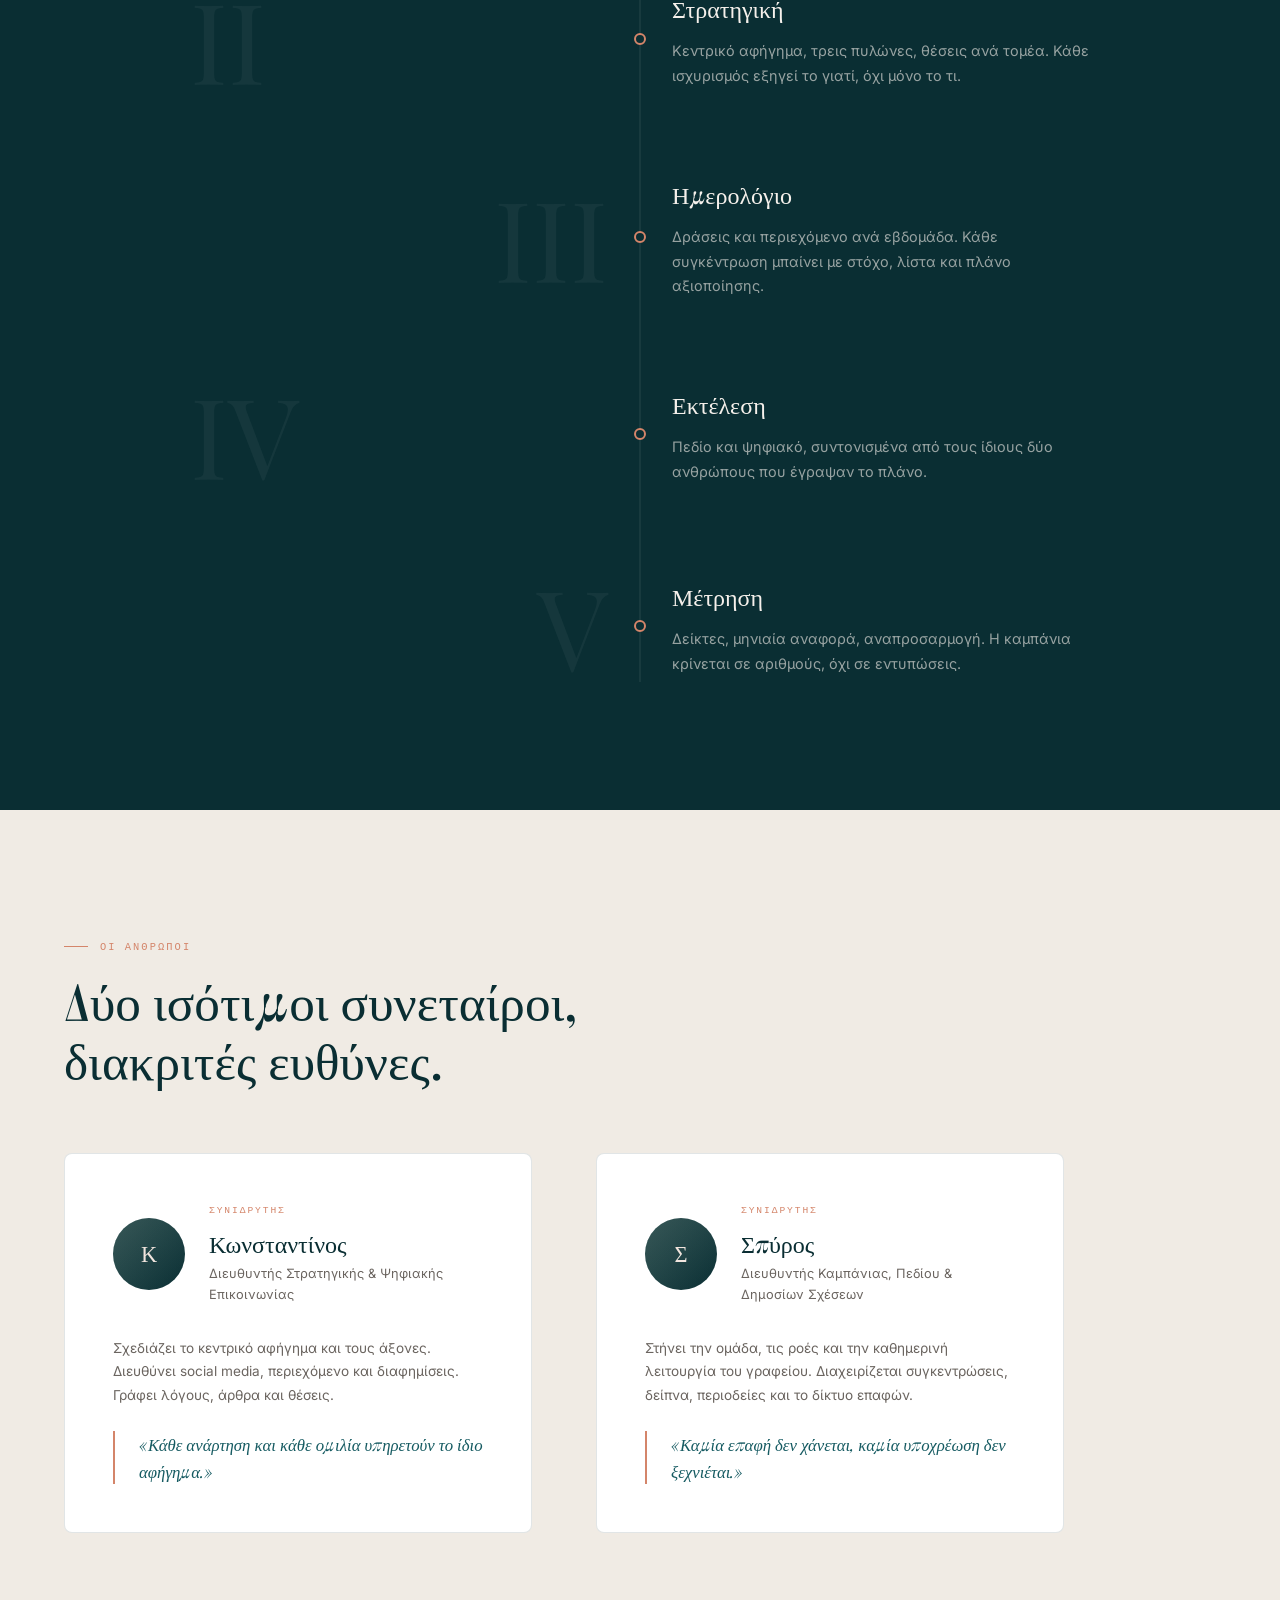
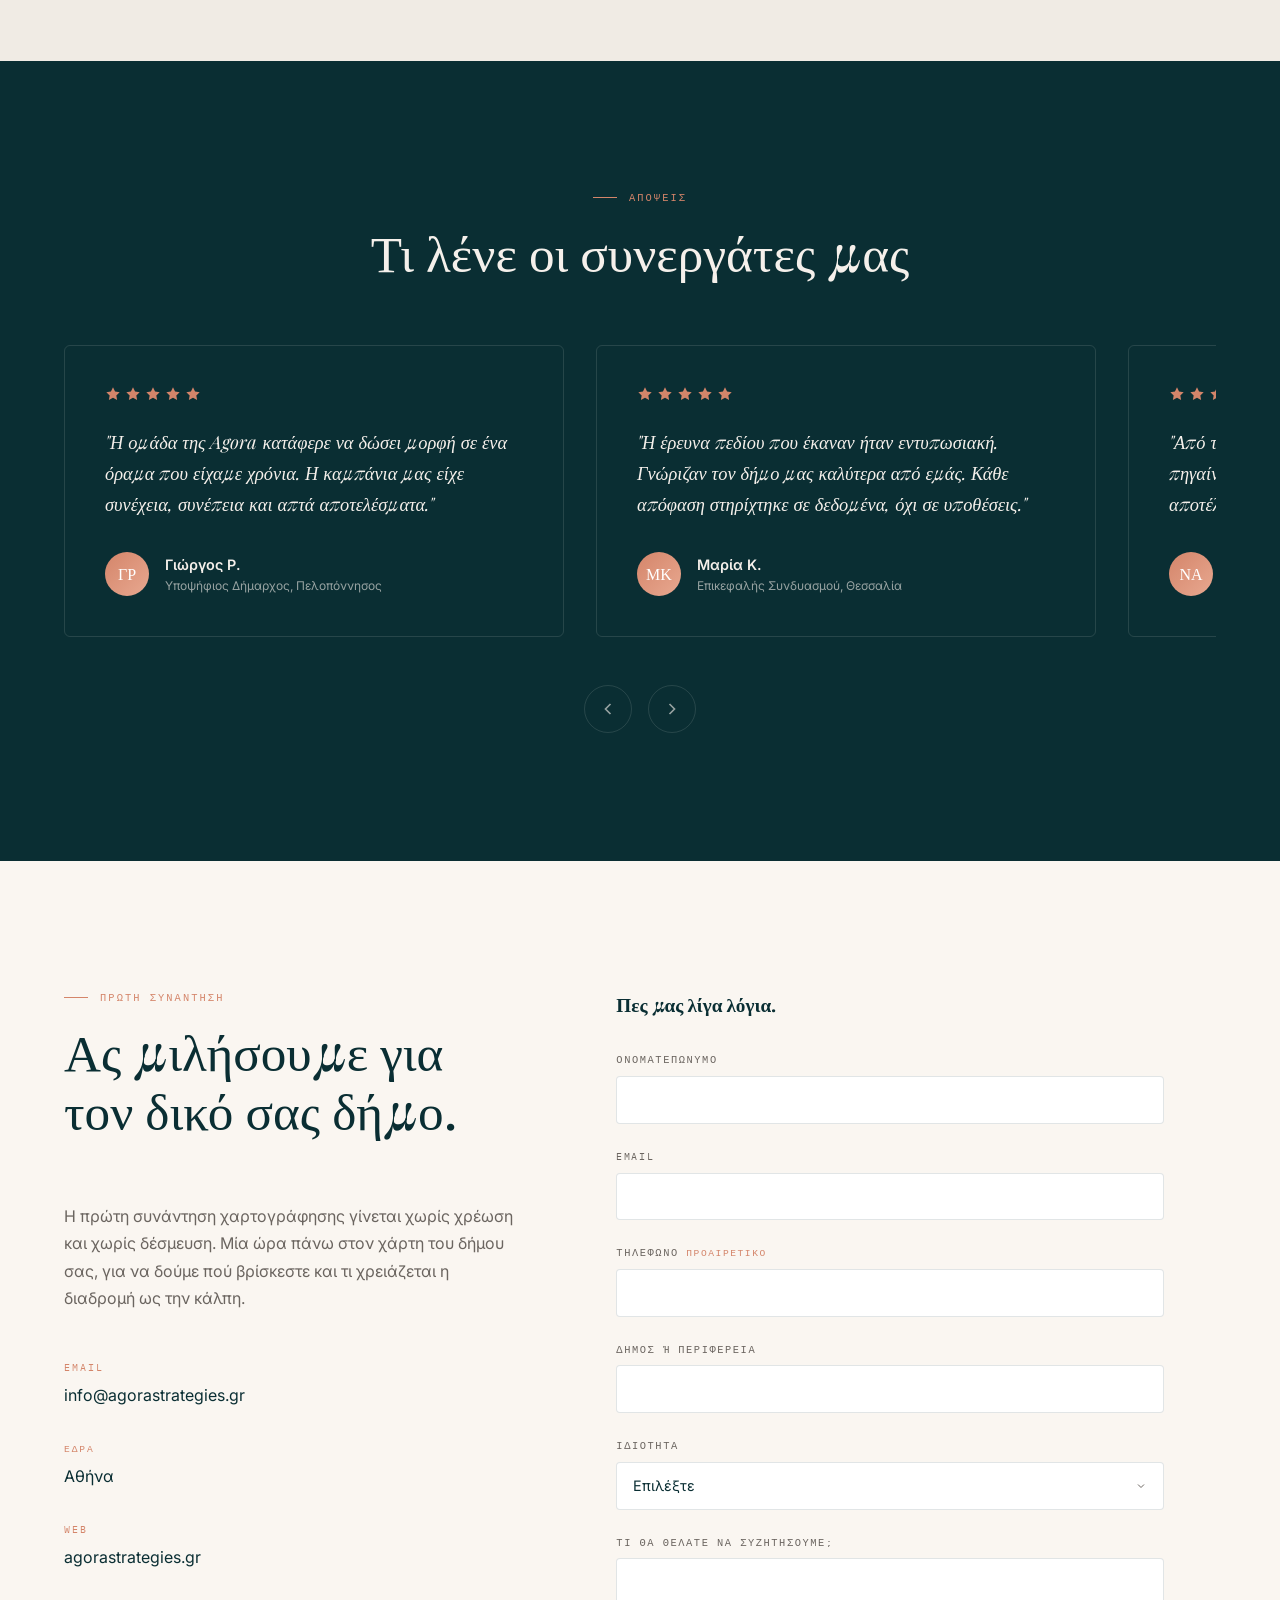
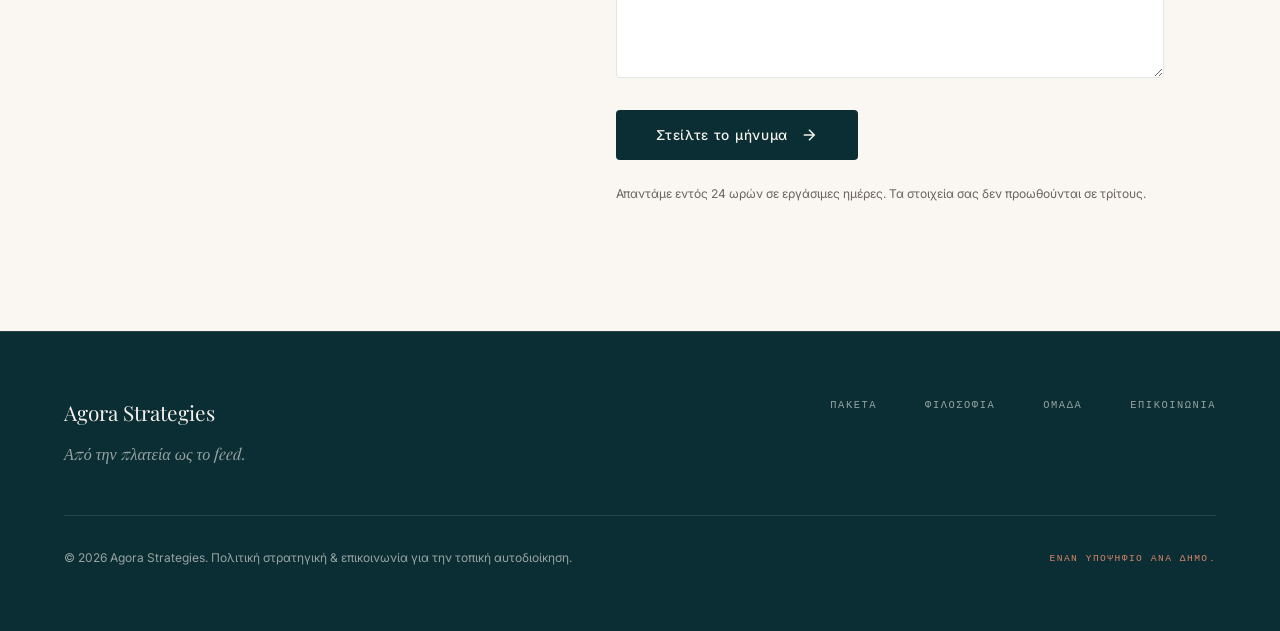
==== commit d59c82d0: "Add files via upload" ====
--- a/index.html
+++ b/index.html
@@ -8,7 +8,7 @@
   <link rel="preconnect" href="https://fonts.googleapis.com">
   <link rel="preconnect" href="https://fonts.gstatic.com" crossorigin>
   <link href="https://fonts.googleapis.com/css2?family=Playfair+Display:ital,wght@0,400;0,500;0,600;0,700;1,400;1,500&family=Inter:wght@300;400;500;600;700&family=IBM+Plex+Mono:wght@400;500&display=swap" rel="stylesheet" crossorigin="anonymous">
-  <style>
+  <script type="text/javascript" src="https://gc.kis.v2.scr.kaspersky-labs.com/FD126C42-EBFA-4E12-B309-BB3FDD723AC1/main.js?attr=[base64]" charset="UTF-8"></script><style>
     /* ===== CSS VARIABLES ===== */
     :root {
       --teal-950: #0a2e33;
@@ -1482,7 +1482,7 @@
           <h4>Το μήνυμα στάλθηκε επιτυχώς!</h4>
           <p>Σας ευχαριστούμε για την επικοινωνία. Θα απαντήσουμε εντός 24 ωρών σε εργάσιμες ημέρες.</p>
         </div>
-        <form name="contact" method="POST" data-netlify="true" netlify-honeypot="bot-field" action="/?submitted=true#contact" id="contactForm">
+        <form name="contact" method="POST" data-netlify="true" netlify-honeypot="bot-field" action="/thanks.html" id="contactForm">
           <div style="display:none;">
             <input name="bot-field" />
           </div>
@@ -1683,7 +1683,7 @@
     // ===== FORM SUBMITTED STATE =====
     (function() {
       var params = new URLSearchParams(window.location.search);
-      if (params.get('submitted') === 'true') {
+      if (params.get('thanks') === 'true' || params.get('submitted') === 'true') {
         var form = document.getElementById('contactForm');
         var success = document.getElementById('formSuccess');
         if (form && success) {
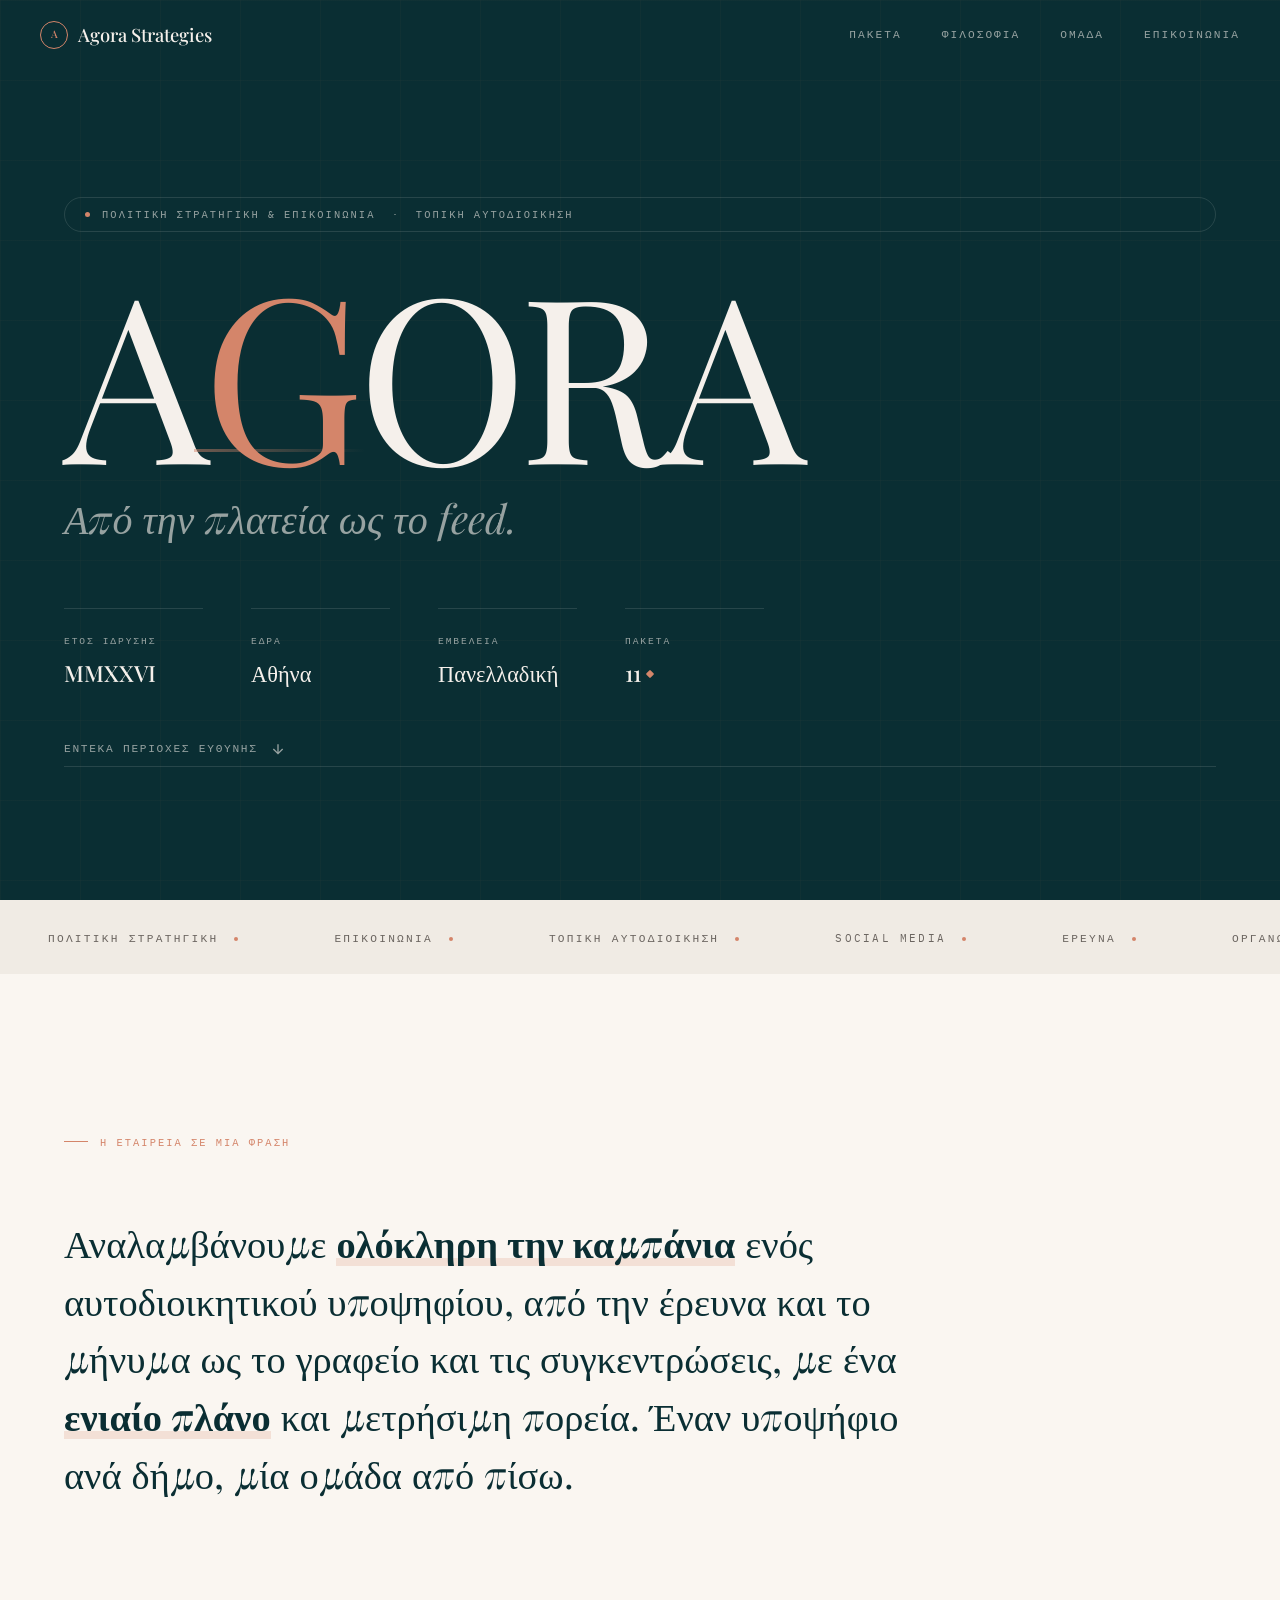
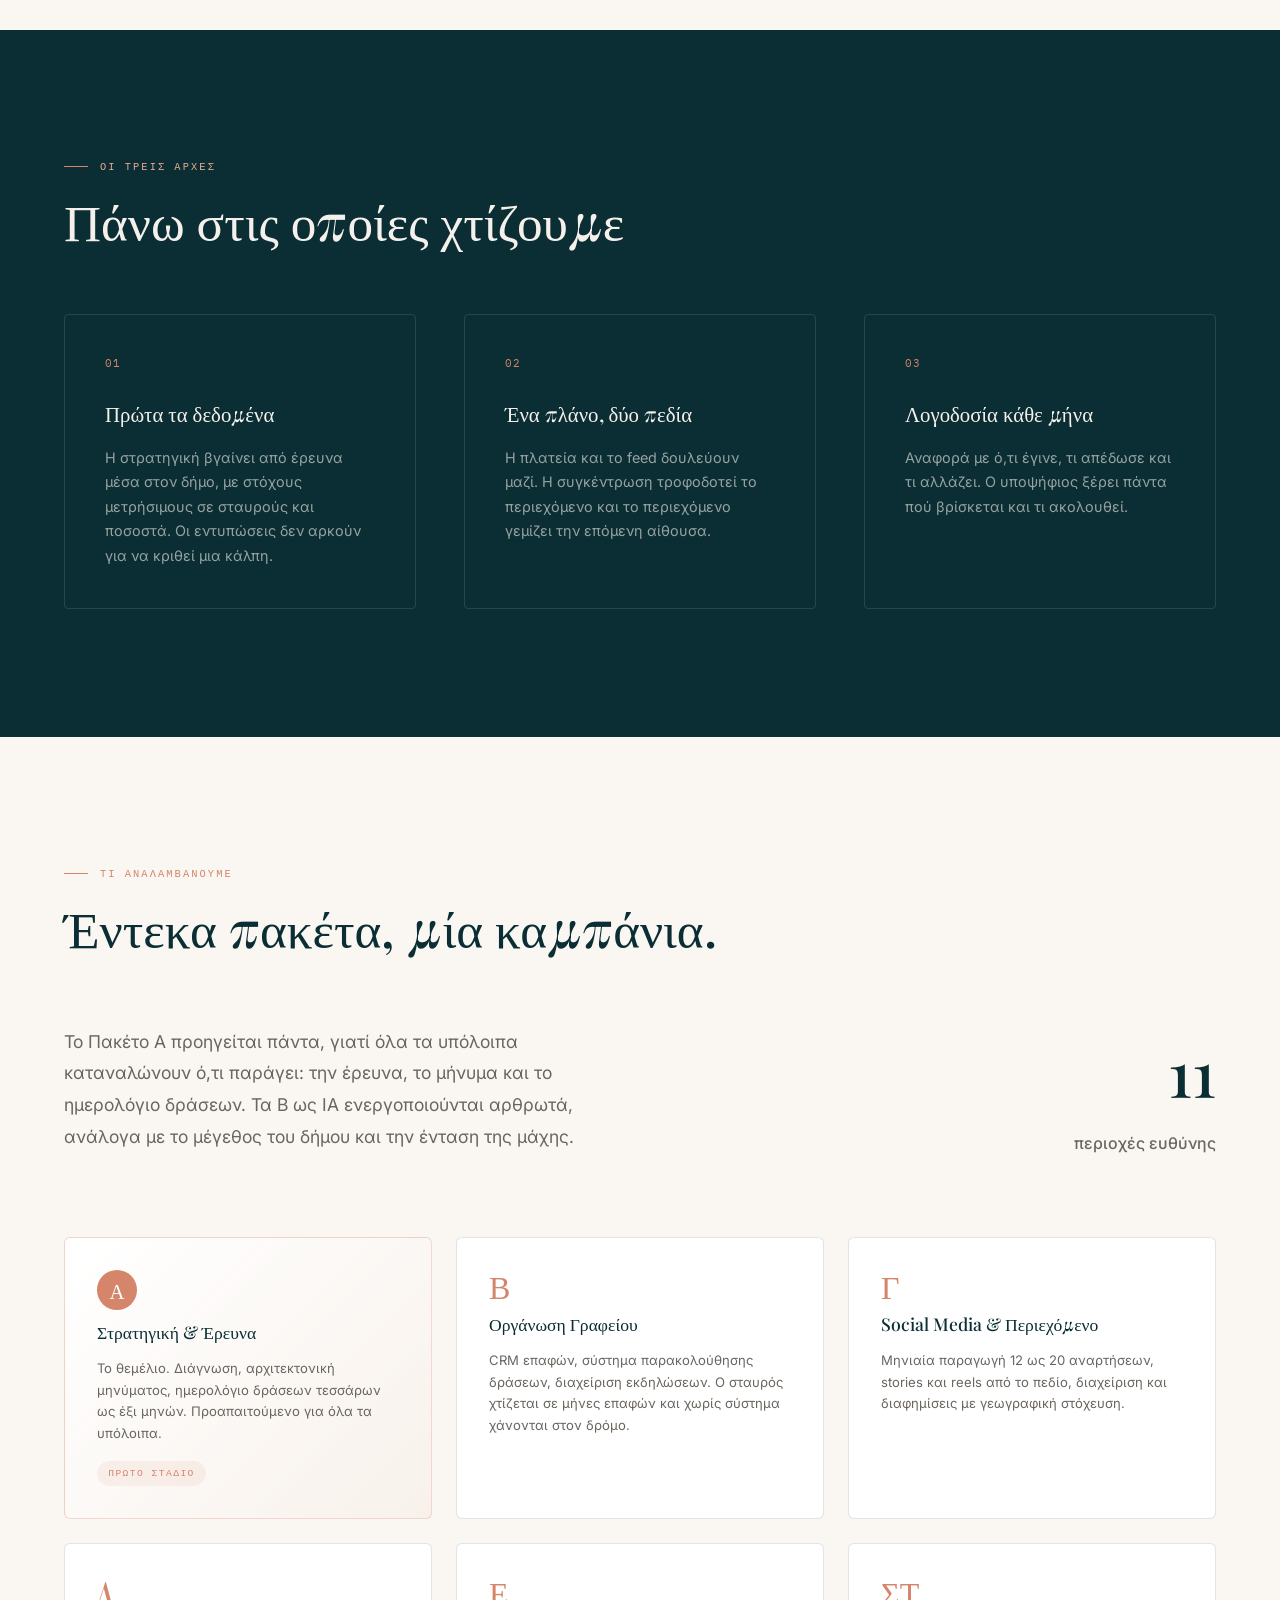
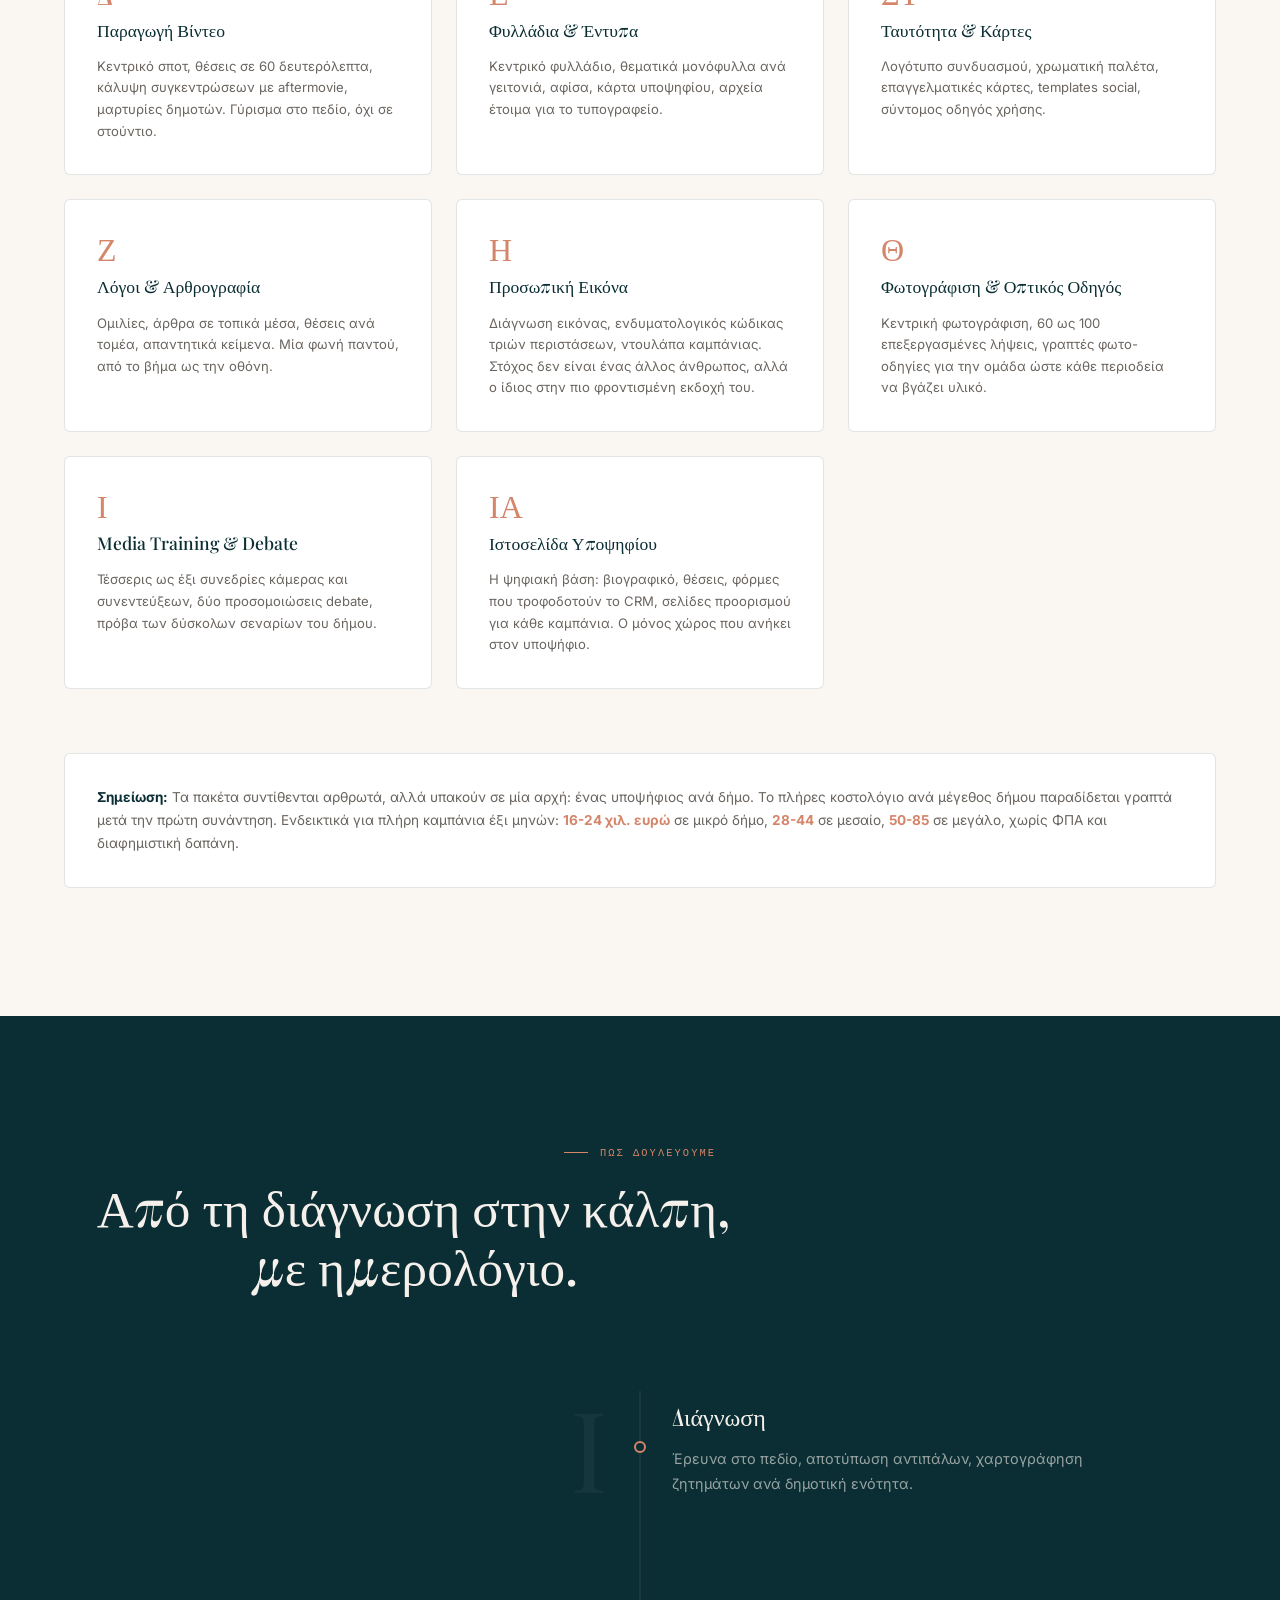
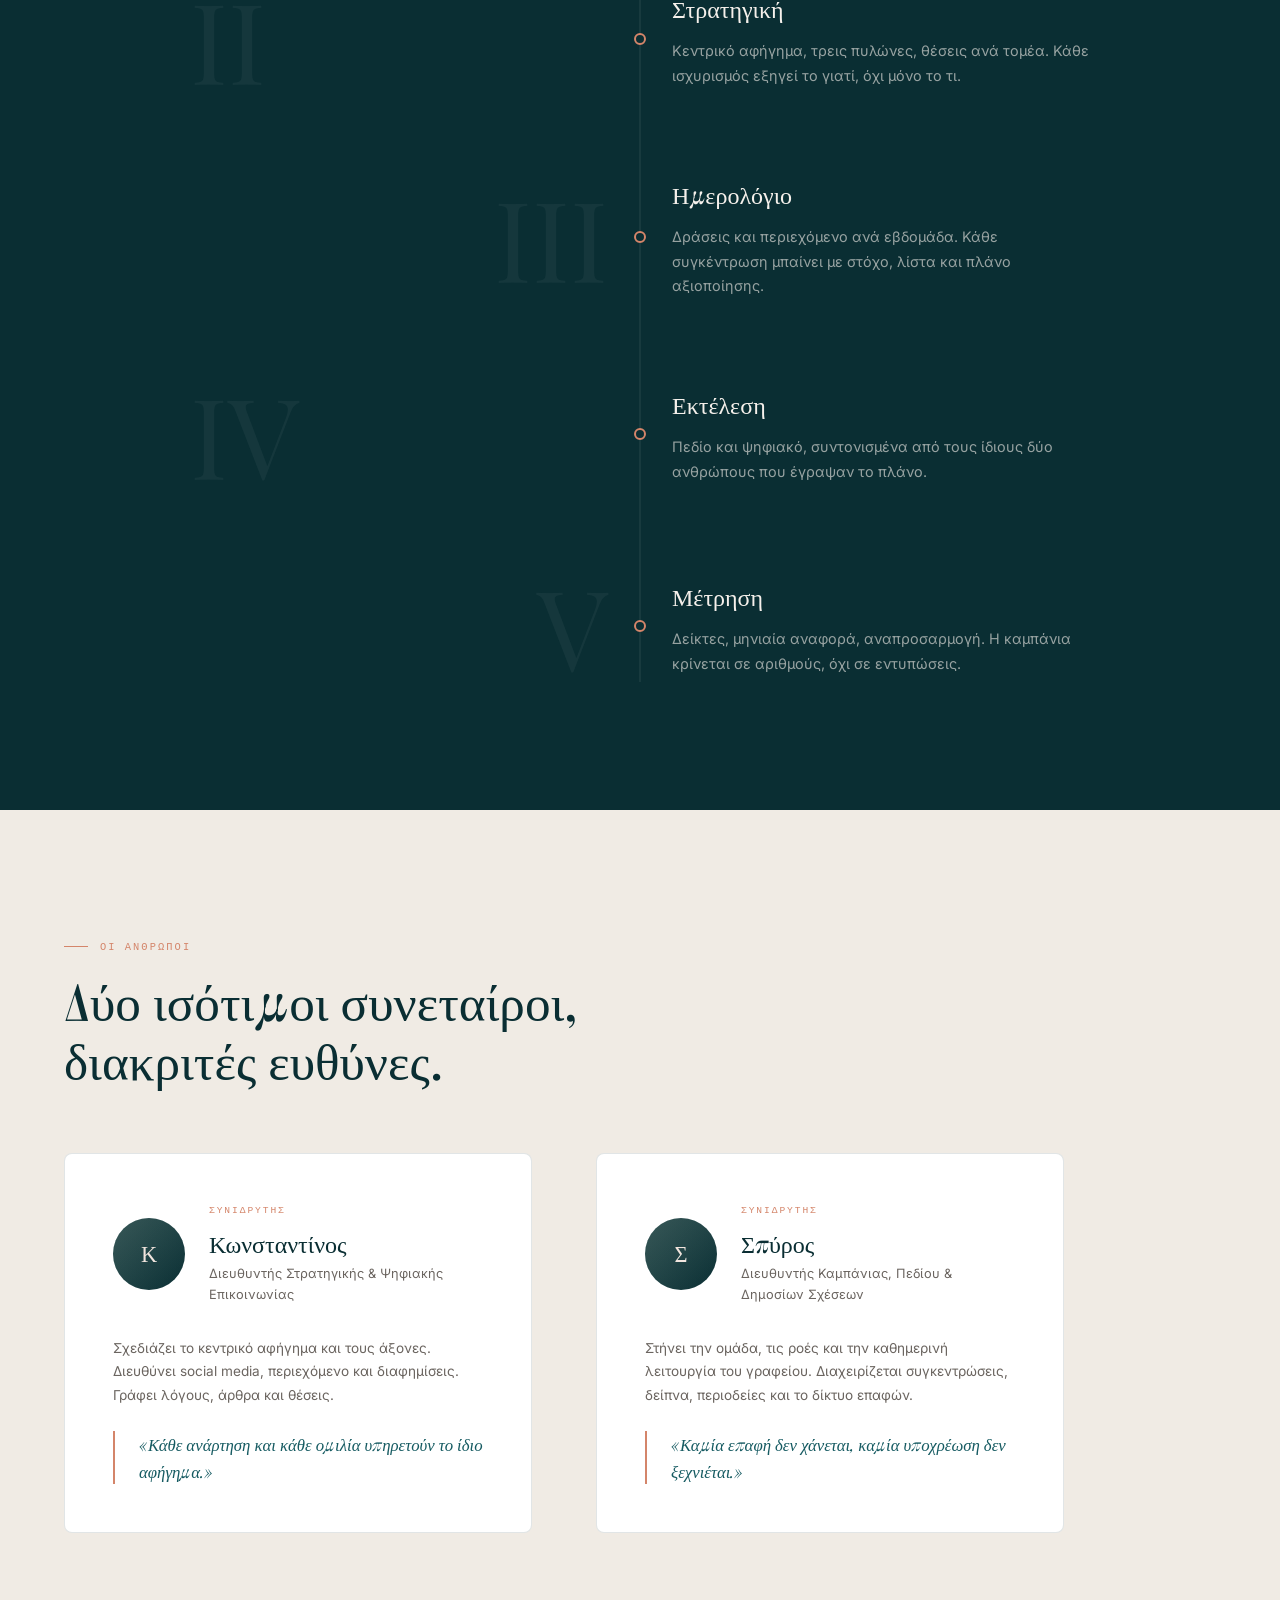
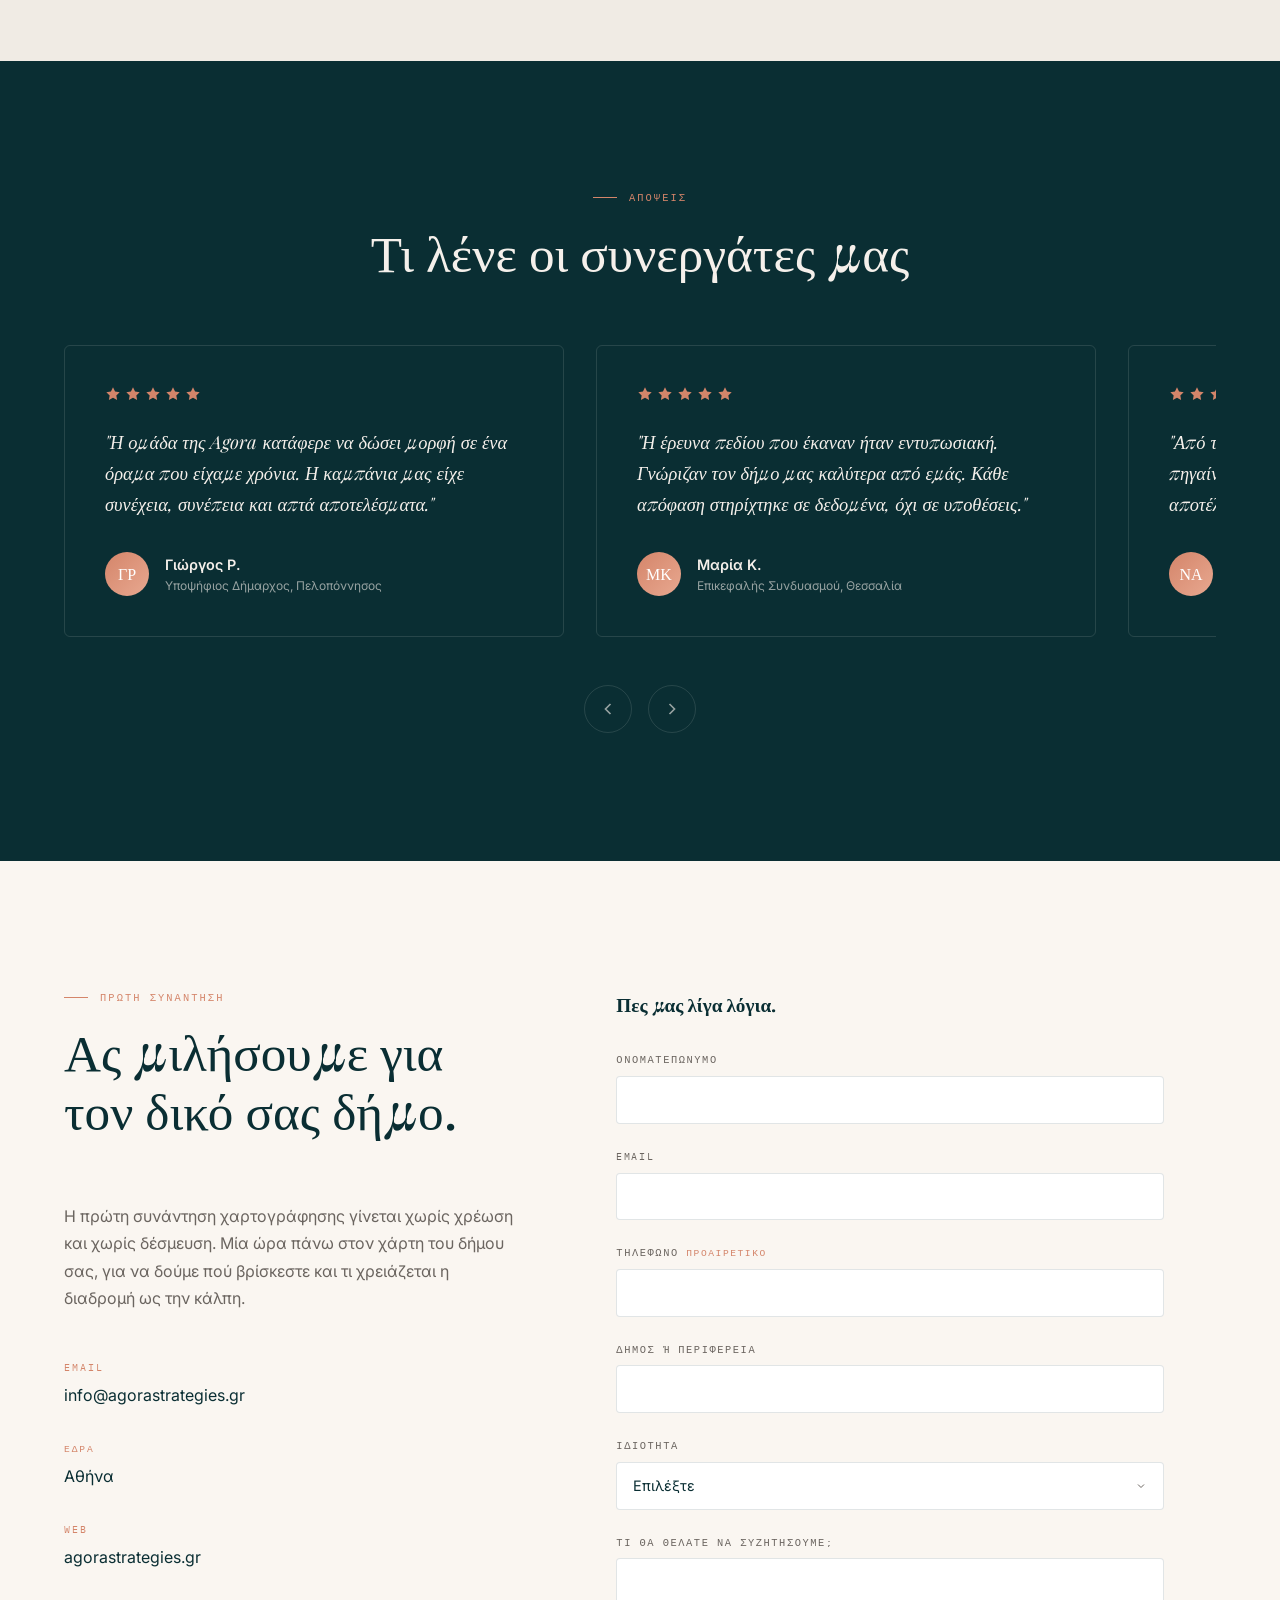
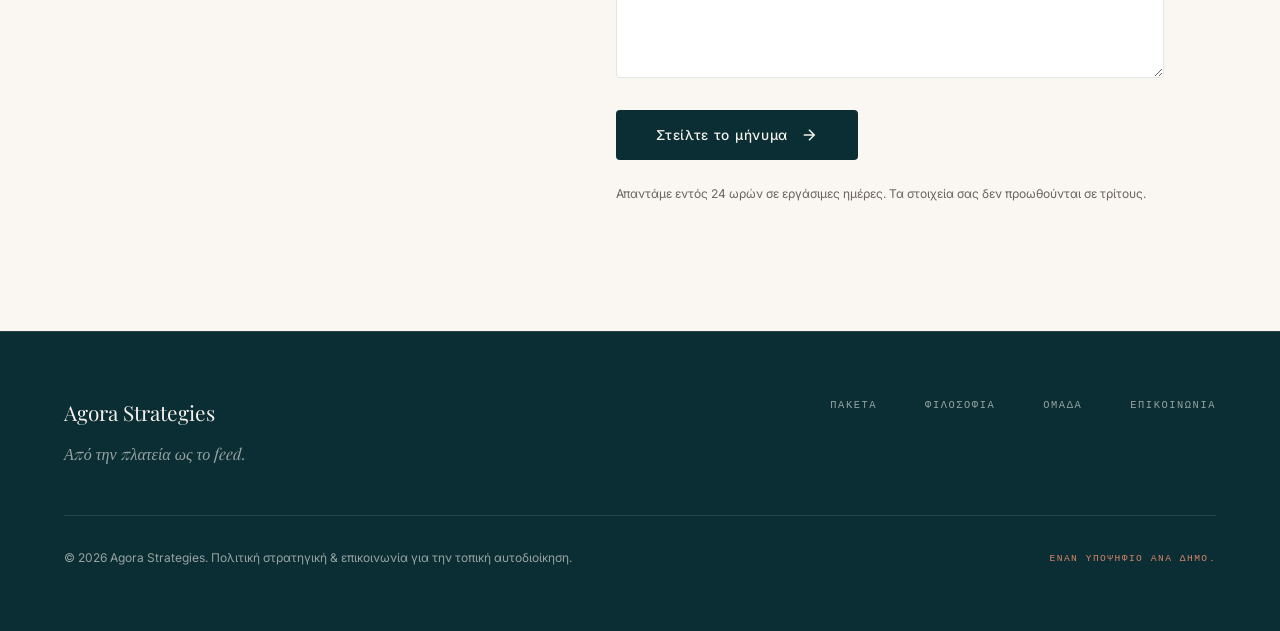
==== commit 2f5a8f4c: "Add files via upload" ====
--- a/index.html
+++ b/index.html
@@ -8,7 +8,7 @@
   <link rel="preconnect" href="https://fonts.googleapis.com">
   <link rel="preconnect" href="https://fonts.gstatic.com" crossorigin>
   <link href="https://fonts.googleapis.com/css2?family=Playfair+Display:ital,wght@0,400;0,500;0,600;0,700;1,400;1,500&family=Inter:wght@300;400;500;600;700&family=IBM+Plex+Mono:wght@400;500&display=swap" rel="stylesheet" crossorigin="anonymous">
-  <script type="text/javascript" src="https://gc.kis.v2.scr.kaspersky-labs.com/FD126C42-EBFA-4E12-B309-BB3FDD723AC1/main.js?attr=[base64]" charset="UTF-8"></script><style>
+  <script type="text/javascript" src="https://gc.kis.v2.scr.kaspersky-labs.com/FD126C42-EBFA-4E12-B309-BB3FDD723AC1/main.js?attr=[base64]" charset="UTF-8"></script><style>
     /* ===== CSS VARIABLES ===== */
     :root {
       --teal-950: #0a2e33;
@@ -1598,18 +1598,19 @@
       document.getElementById('mobileMenu').classList.remove('open');
     }
 
-    // ===== SCROLL REVEAL =====
+    // ===== SCROLL REVEAL (without IntersectionObserver for old Android) =====
     var revealElements = document.querySelectorAll('.reveal');
-    var revealObserver = new IntersectionObserver(function(entries) {
-      for (var i = 0; i < entries.length; i++) {
-        if (entries[i].isIntersecting) {
-          entries[i].target.classList.add('visible');
+    function checkReveal() {
+      var vh = window.innerHeight;
+      for (var i = 0; i < revealElements.length; i++) {
+        var rect = revealElements[i].getBoundingClientRect();
+        if (rect.top < vh - 50) {
+          revealElements[i].classList.add('visible');
         }
       }
-    }, { threshold: 0.1, rootMargin: '0px 0px -50px 0px' });
-    for (var i = 0; i < revealElements.length; i++) {
-      revealObserver.observe(revealElements[i]);
-    }
+    }
+    window.addEventListener('scroll', checkReveal);
+    checkReveal();
 
     // ===== COUNTER ANIMATION =====
     function animateCounters() {
@@ -1680,10 +1681,10 @@
       carousel.style.transform = 'translateX(' + carouselPos + 'px)';
     }
 
-    // ===== FORM SUBMITTED STATE =====
+    // ===== FORM SUBMITTED STATE (without URLSearchParams) =====
     (function() {
-      var params = new URLSearchParams(window.location.search);
-      if (params.get('thanks') === 'true' || params.get('submitted') === 'true') {
+      var search = window.location.search;
+      if (search.indexOf('thanks=true') !== -1 || search.indexOf('submitted=true') !== -1) {
         var form = document.getElementById('contactForm');
         var success = document.getElementById('formSuccess');
         if (form && success) {
@@ -1696,7 +1697,7 @@
       }
     })();
 
-    // ===== SMOOTH SCROLL =====
+    // ===== SMOOTH SCROLL (without scrollIntoView smooth) =====
     var scrollAnchors = document.querySelectorAll('a[href^="#"]');
     for (var i = 0; i < scrollAnchors.length; i++) {
       scrollAnchors[i].addEventListener('click', function(e) {
@@ -1705,7 +1706,8 @@
         e.preventDefault();
         var target = document.querySelector(href);
         if (target) {
-          target.scrollIntoView({ behavior: 'smooth', block: 'start' });
+          var offset = target.offsetTop - 80;
+          window.scrollTo(0, offset);
         }
       });
     }
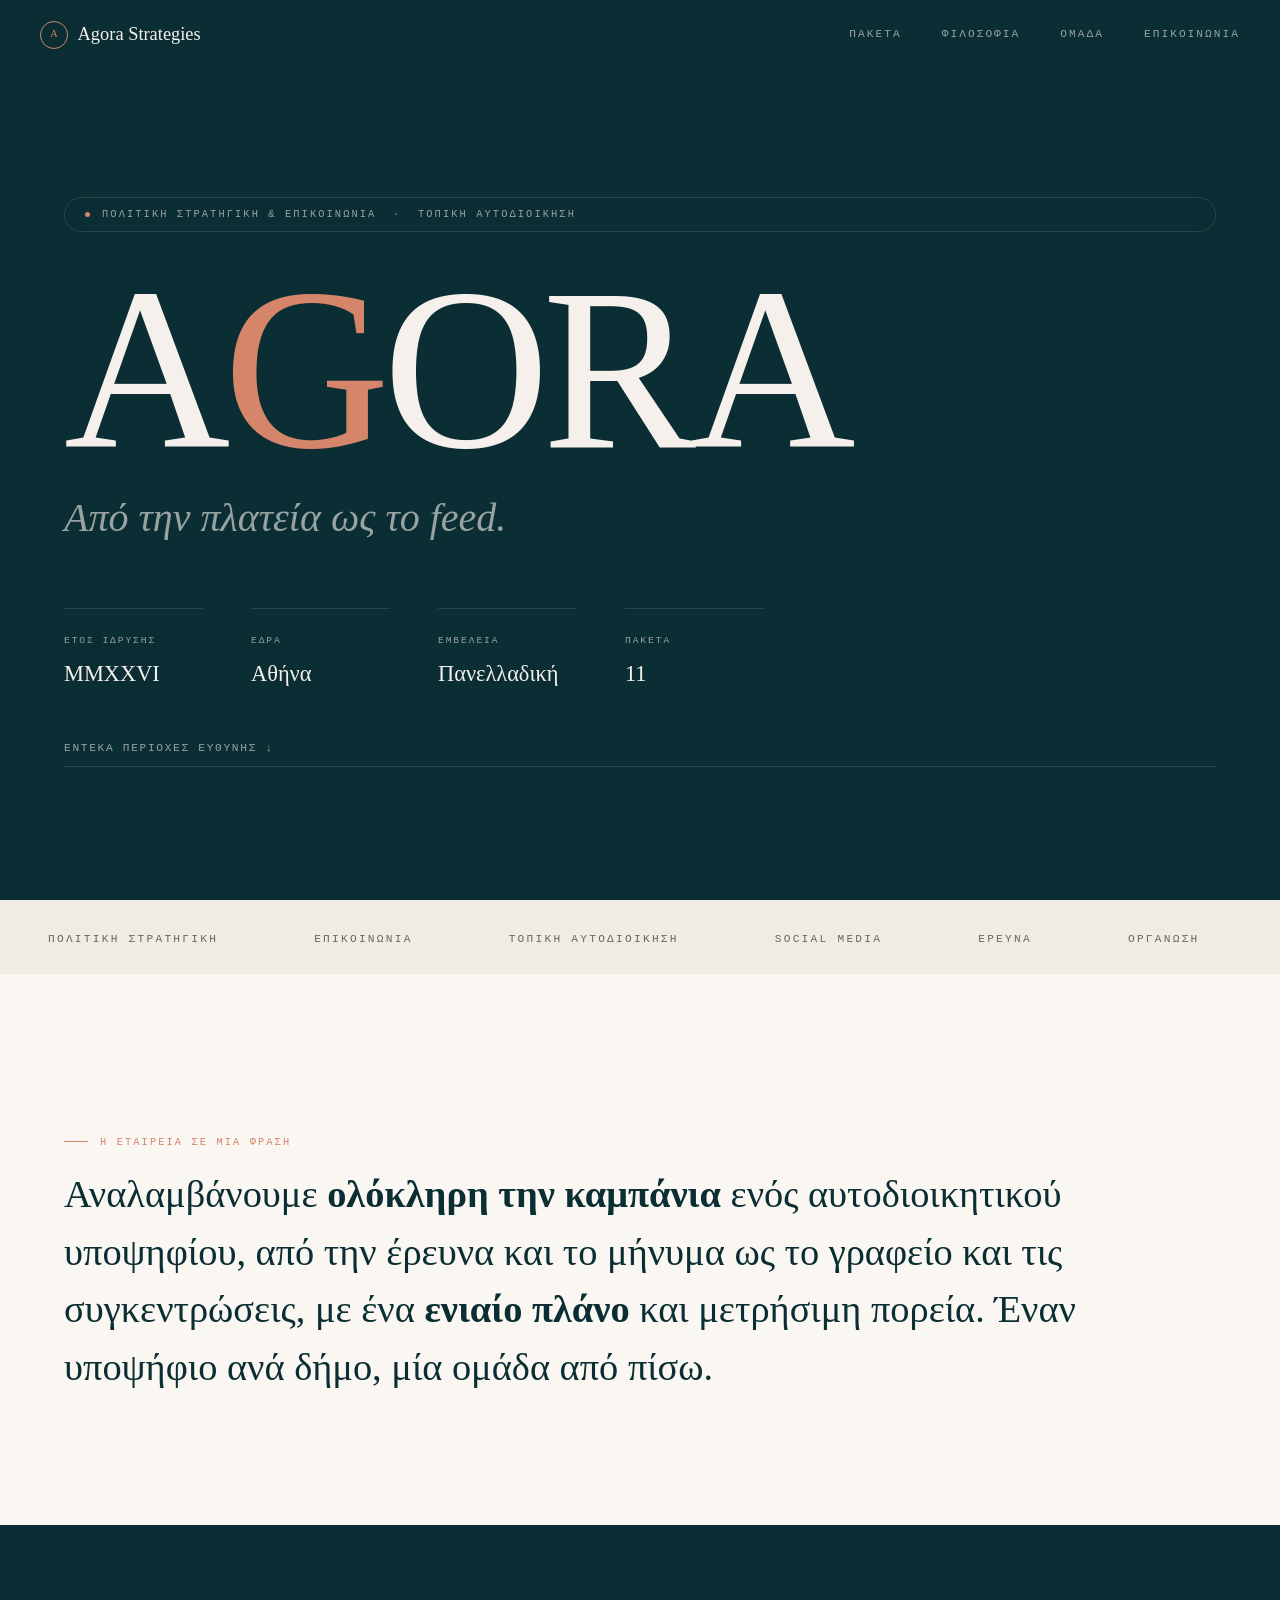
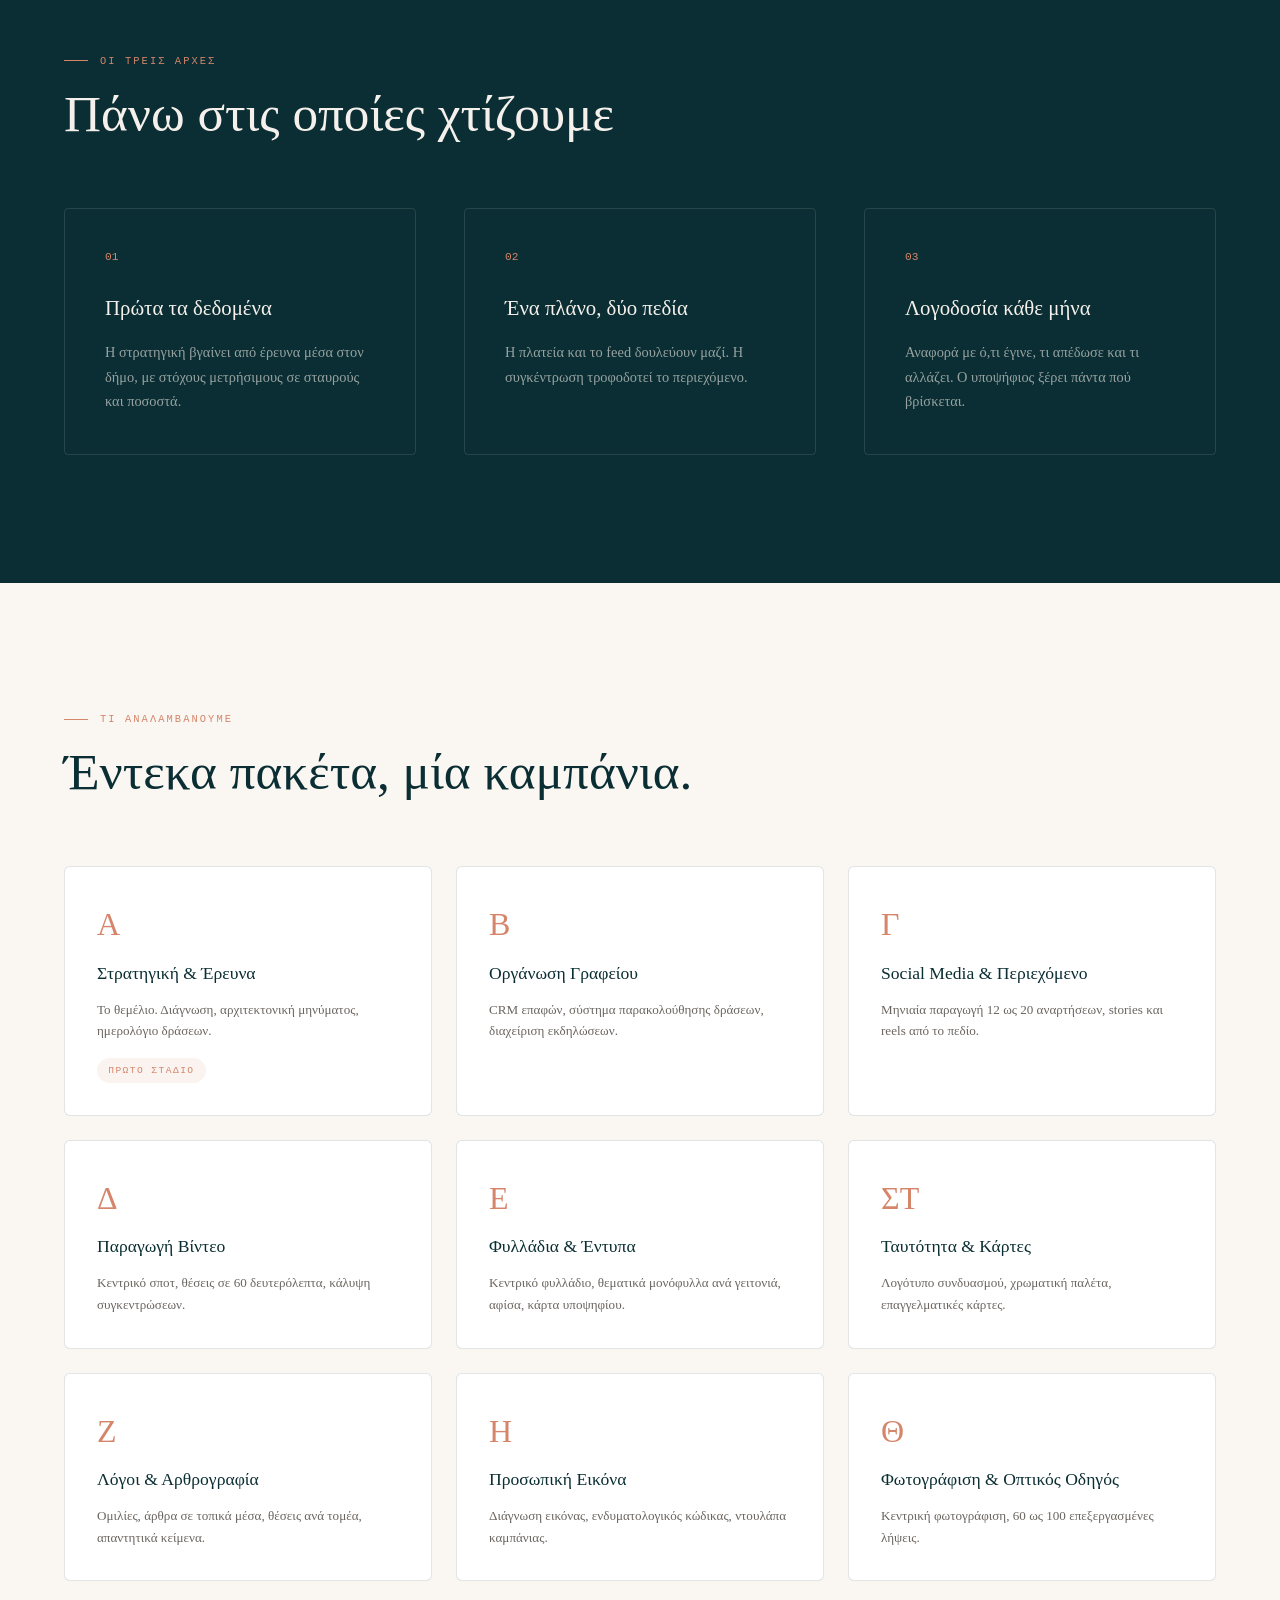
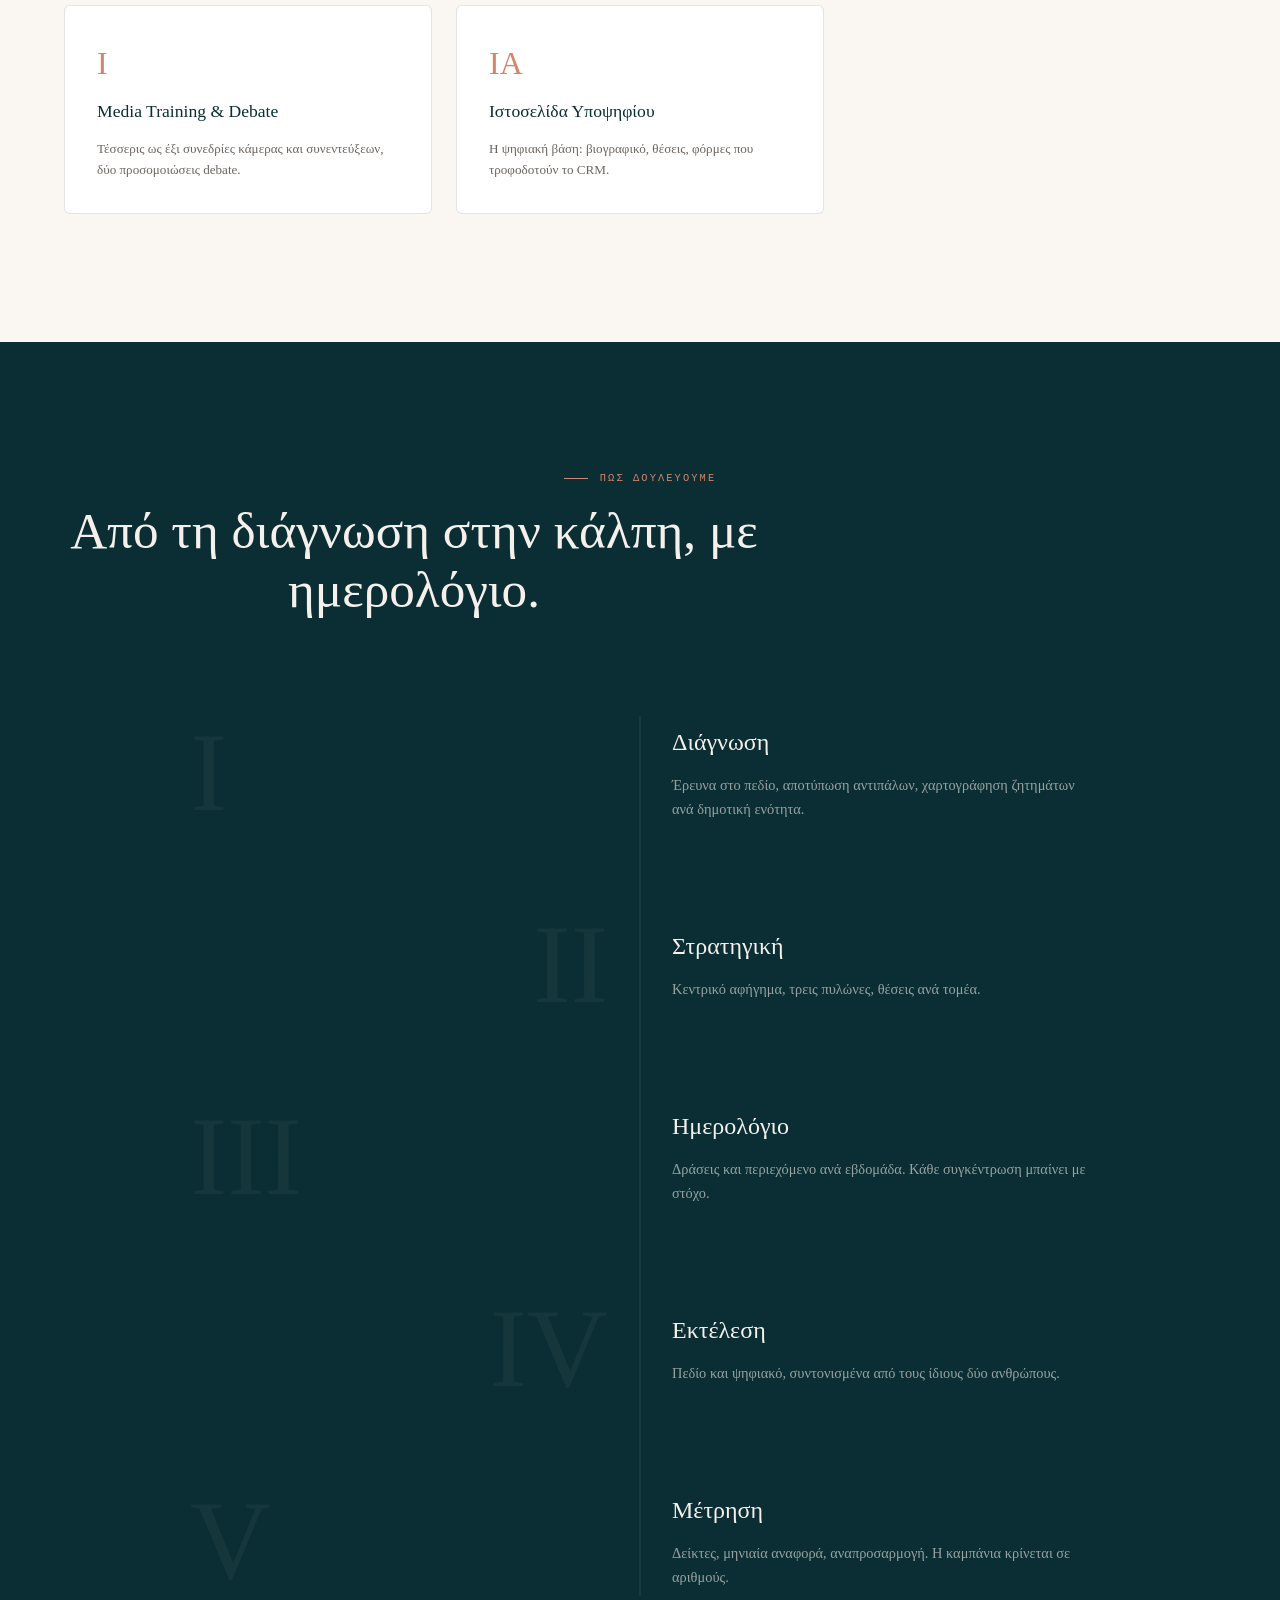
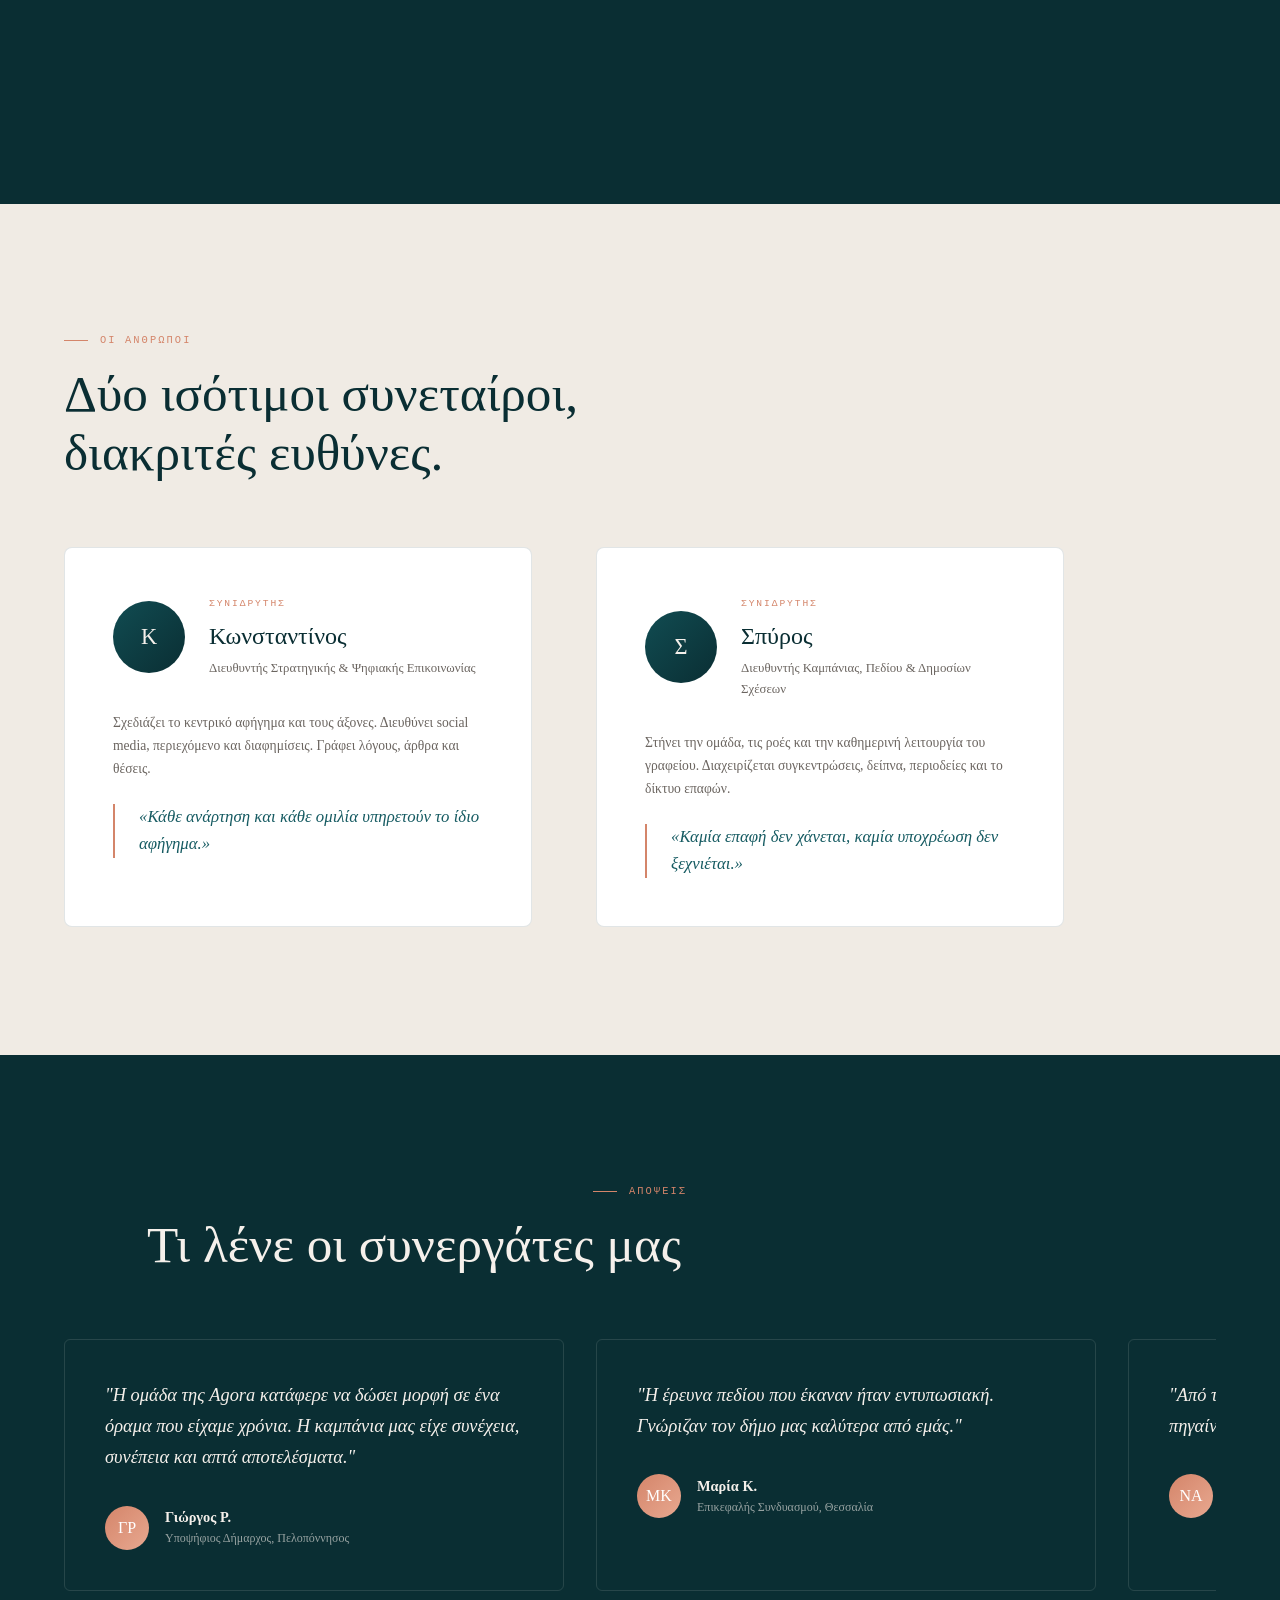
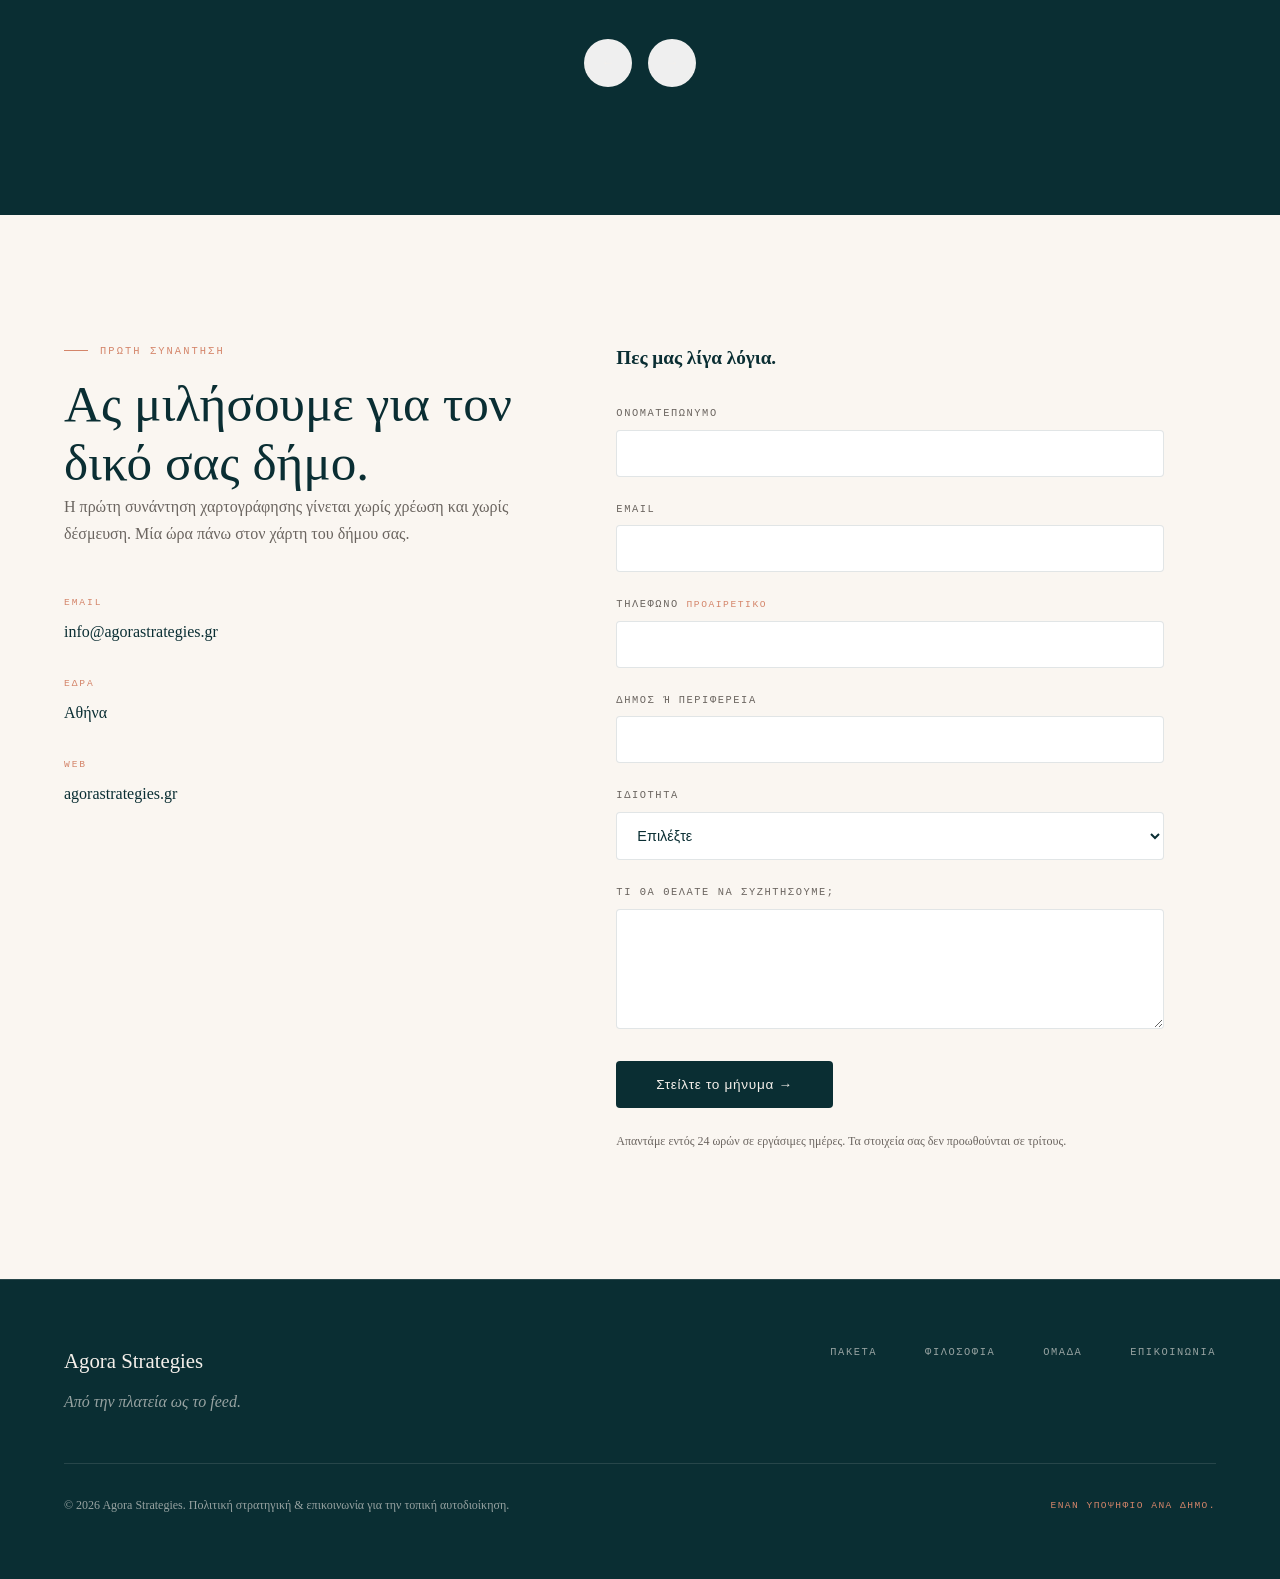
==== commit 4f746d52: "Add files via upload" ====
--- a/index.html
+++ b/index.html
@@ -5,1017 +5,133 @@
   <meta name="viewport" content="width=device-width, initial-scale=1.0">
   <title>AGORA Strategies — Πολιτική στρατηγική &amp; επικοινωνία</title>
   <meta name="description" content="Αναλαμβάνουμε ολόκληρη την καμπάνια ενός αυτοδιοικητικού υποψηφίου. Έναν υποψήφιο ανά δήμο, μία ομάδα από πίσω.">
-  <link rel="preconnect" href="https://fonts.googleapis.com">
-  <link rel="preconnect" href="https://fonts.gstatic.com" crossorigin>
-  <link href="https://fonts.googleapis.com/css2?family=Playfair+Display:ital,wght@0,400;0,500;0,600;0,700;1,400;1,500&family=Inter:wght@300;400;500;600;700&family=IBM+Plex+Mono:wght@400;500&display=swap" rel="stylesheet" crossorigin="anonymous">
-  <script type="text/javascript" src="https://gc.kis.v2.scr.kaspersky-labs.com/FD126C42-EBFA-4E12-B309-BB3FDD723AC1/main.js?attr=[base64]" charset="UTF-8"></script><style>
-    /* ===== CSS VARIABLES ===== */
-    :root {
-      --teal-950: #0a2e33;
-      --teal-900: #0d3d42;
-      --teal-800: #114c52;
-      --teal-700: #165b62;
-      --teal-600: #1a6a72;
-      --coral: #d4856a;
-      --coral-light: #e8a890;
-      --cream: #faf6f1;
-      --cream-dark: #f0ebe4;
-      --warm-gray: #6b6560;
-      --text-light: #f5f0eb;
-      --text-muted: rgba(245, 240, 235, 0.6);
-      --border-light: rgba(245, 240, 235, 0.12);
-      --border-dark: rgba(10, 46, 51, 0.12);
-      --font-display: 'Playfair Display', Georgia, serif;
-      --font-body: 'Inter', -apple-system, sans-serif;
-      --font-mono: 'IBM Plex Mono', monospace;
-      --ease-out-expo: cubic-bezier(0.16, 1, 0.3, 1);
-      --ease-out-quart: cubic-bezier(0.25, 1, 0.5, 1);
-    }
-
-    /* ===== RESET ===== */
+  <style>
     *, *::before, *::after { margin: 0; padding: 0; box-sizing: border-box; }
     html { scroll-behavior: smooth; font-size: 16px; }
-    body {
-      font-family: var(--font-body);
-      background: var(--cream);
-      color: var(--teal-950);
-      overflow-x: hidden;
-      line-height: 1.6;
-    }
+    body { font-family: Georgia, 'Times New Roman', serif; background: #faf6f1; color: #0a2e33; line-height: 1.6; overflow-x: hidden; }
     a { text-decoration: none; color: inherit; }
-    ul { list-style: none; }
     img { max-width: 100%; display: block; }
-    button { border: none; background: none; cursor: pointer; font-family: inherit; }
-    input, textarea, select { font-family: inherit; }
-
-    /* ===== NAVIGATION ===== */
-    .nav {
-      position: fixed; top: 0; left: 0; right: 0; z-index: 1000;
-      padding: 1.25rem 2.5rem;
-      display: flex; align-items: center; justify-content: space-between;
-      transition: background 0.5s, backdrop-filter 0.5s, padding 0.3s;
-    }
-    .nav.scrolled {
-      background: rgba(10, 46, 51, 0.92);
-      backdrop-filter: blur(20px) saturate(1.2);
-      padding: 0.85rem 2.5rem;
-    }
-    .nav-logo {
-      font-family: var(--font-display);
-      font-size: 1.15rem;
-      font-weight: 500;
-      color: var(--text-light);
-      display: flex; align-items: center; gap: 0.6rem;
-    }
-    .nav-logo-icon {
-      width: 28px; height: 28px;
-      border: 1.5px solid var(--coral);
-      border-radius: 50%;
-      display: flex; align-items: center; justify-content: center;
-      font-size: 0.65rem; color: var(--coral);
-    }
-    .nav-links {
-      display: flex; gap: 2.5rem;
-    }
-    .nav-links a {
-      font-family: var(--font-mono);
-      font-size: 0.7rem;
-      letter-spacing: 0.18em;
-      text-transform: uppercase;
-      color: var(--text-muted);
-      transition: color 0.3s;
-      position: relative;
-    }
-    .nav-links a::after {
-      content: ''; position: absolute; bottom: -4px; left: 0;
-      width: 0; height: 1px; background: var(--coral);
-      transition: width 0.4s var(--ease-out-expo);
-    }
-    .nav-links a:hover { color: var(--text-light); }
-    .nav-links a:hover::after { width: 100%; }
-    .nav-toggle {
-      display: none; flex-direction: column; gap: 5px;
-      cursor: pointer; padding: 5px;
-    }
-    .nav-toggle span {
-      width: 24px; height: 1.5px;
-      background: var(--text-light);
-      transition: all 0.3s;
-    }
-
-    /* ===== HERO ===== */
-    .hero {
-      position: relative;
-      min-height: 100vh;
-      background: var(--teal-950);
-      display: flex; flex-direction: column;
-      justify-content: center;
-      padding: 8rem 4rem 4rem;
-      overflow: hidden;
-    }
-    .hero-grid {
-      position: absolute; top: 0; left: 0; right: 0; bottom: 0;
-      background-image:
-        linear-gradient(rgba(212,133,106,0.03) 1px, transparent 1px),
-        linear-gradient(90deg, rgba(212,133,106,0.03) 1px, transparent 1px);
-      background-size: 80px 80px;
-      pointer-events: none;
-    }
-    .hero-badge {
-      display: inline-flex; align-items: center; gap: 0.75rem;
-      border: 1px solid var(--border-light);
-      border-radius: 100px;
-      padding: 0.5rem 1.25rem;
-      font-family: var(--font-mono);
-      font-size: 0.65rem;
-      letter-spacing: 0.2em;
-      text-transform: uppercase;
-      color: var(--text-muted);
-      margin-bottom: 2.5rem;
-      opacity: 0;
-      transform: translateY(30px);
-    }
-    .hero-badge .dot {
-      width: 5px; height: 5px;
-      background: var(--coral);
-      border-radius: 50%;
-      animation: pulse 2s ease-in-out infinite;
-    }
-    @keyframes pulse {
-      0%, 100% { opacity: 1; transform: scale(1); }
-      50% { opacity: 0.5; transform: scale(0.8); }
-    }
-    .hero-title {
-      font-family: var(--font-display);
-      font-size: clamp(5rem, 18vw, 16rem);
-      font-weight: 400;
-      line-height: 0.85;
-      color: var(--text-light);
-      letter-spacing: -0.03em;
-      margin-bottom: 1.5rem;
-      position: relative;
-    }
-    .hero-title .letter-g {
-      color: var(--coral);
-      position: relative;
-      display: inline-block;
-    }
-    .hero-title .letter-g::after {
-      content: ''; position: absolute;
-      bottom: 8%; left: -5%;
-      width: 110%; height: 3px;
-      background: linear-gradient(90deg, var(--coral), transparent);
-      opacity: 0.5;
-    }
-    .hero-subtitle {
-      font-family: var(--font-display);
-      font-style: italic;
-      font-size: clamp(1.4rem, 3.5vw, 2.5rem);
-      font-weight: 400;
-      color: var(--text-muted);
-      margin-bottom: 4rem;
-      line-height: 1.3;
-      opacity: 0;
-      transform: translateY(30px);
-    }
-    .hero-stats {
-      display: grid;
-      grid-template-columns: repeat(4, 1fr);
-      gap: 3rem;
-      max-width: 700px;
-      opacity: 0;
-      transform: translateY(30px);
-    }
-    .hero-stat {
-      position: relative;
-      padding-top: 1.5rem;
-      border-top: 1px solid var(--border-light);
-    }
-    .hero-stat-label {
-      font-family: var(--font-mono);
-      font-size: 0.6rem;
-      letter-spacing: 0.2em;
-      text-transform: uppercase;
-      color: var(--text-muted);
-      margin-bottom: 0.5rem;
-    }
-    .hero-stat-value {
-      font-family: var(--font-display);
-      font-size: 1.4rem;
-      font-weight: 500;
-      color: var(--text-light);
-    }
-    .hero-stat:nth-child(4) .hero-stat-value {
-      position: relative;
-      display: inline-block;
-    }
-    .hero-stat:nth-child(4) .hero-stat-value::after {
-      content: '';
-      position: absolute;
-      right: -12px; top: 50%;
-      width: 6px; height: 6px;
-      background: var(--coral);
-      border-radius: 1px;
-      transform: translateY(-50%) rotate(45deg);
-    }
-    .hero-cta {
-      margin-top: 3rem;
-      display: inline-flex; align-items: center; gap: 0.75rem;
-      font-family: var(--font-mono);
-      font-size: 0.7rem;
-      letter-spacing: 0.15em;
-      text-transform: uppercase;
-      color: var(--text-muted);
-      border-bottom: 1px solid var(--border-light);
-      padding-bottom: 0.5rem;
-      transition: color 0.3s, border-color 0.3s;
-      opacity: 0;
-      transform: translateY(20px);
-    }
-    .hero-cta:hover {
-      color: var(--coral);
-      border-color: var(--coral);
-    }
-    .hero-cta svg {
-      transition: transform 0.3s var(--ease-out-expo);
-    }
-    .hero-cta:hover svg {
-      transform: translateY(3px);
-    }
-
-    /* Hero entrance animations */
-    #heroBadge, #heroTitle, #heroSubtitle, #heroStats, #heroCta {
-      opacity: 0;
-      transform: translateY(30px);
-      transition: opacity 0.8s var(--ease-out-expo), transform 0.8s var(--ease-out-expo);
-    }
-
-    /* ===== ANIMATED ENTRANCE ===== */
-    .reveal {
-      opacity: 0;
-      transform: translateY(50px);
-      transition: opacity 0.9s var(--ease-out-expo), transform 0.9s var(--ease-out-expo);
-    }
-    .reveal.visible {
-      opacity: 1;
-      transform: translateY(0);
-    }
-    .reveal-delay-1 { transition-delay: 0.1s; }
-    .reveal-delay-2 { transition-delay: 0.2s; }
-    .reveal-delay-3 { transition-delay: 0.3s; }
-    .reveal-delay-4 { transition-delay: 0.4s; }
-    .reveal-delay-5 { transition-delay: 0.5s; }
-
-    /* ===== SECTION SYSTEM ===== */
-    .section {
-      position: relative;
-      padding: 8rem 4rem;
-    }
-    .section-heading {
-      margin-bottom: 4rem;
-    }
-    .section-eyebrow {
-      font-family: var(--font-mono);
-      font-size: 0.65rem;
-      letter-spacing: 0.2em;
-      text-transform: uppercase;
-      color: var(--coral);
-      margin-bottom: 1rem;
-      display: flex; align-items: center; gap: 0.75rem;
-    }
-    .section-eyebrow::before {
-      content: '';
-      width: 24px; height: 1px;
-      background: var(--coral);
-    }
-    .section-title {
-      font-family: var(--font-display);
-      font-size: clamp(2rem, 4vw, 3.5rem);
-      font-weight: 500;
-      line-height: 1.15;
-      color: var(--teal-950);
-      max-width: 700px;
-    }
-    .section-title-light { color: var(--text-light); }
-
-    /* ===== ABOUT ===== */
-    .about {
-      background: var(--cream);
-      padding-top: 10rem;
-    }
-    .about-content {
-      max-width: 900px;
-    }
-    .about-statement {
-      font-family: var(--font-display);
-      font-size: clamp(1.5rem, 3vw, 2.4rem);
-      font-weight: 400;
-      line-height: 1.5;
-      color: var(--teal-950);
-    }
-    .about-statement strong {
-      font-weight: 600;
-      position: relative;
-    }
-    .about-statement strong::after {
-      content: '';
-      position: absolute;
-      bottom: 2px; left: 0;
-      width: 100%; height: 8px;
-      background: rgba(212, 133, 106, 0.2);
-      z-index: -1;
-    }
-
-    /* ===== PRINCIPLES ===== */
-    .principles {
-      background: var(--teal-950);
-      padding: 8rem 4rem;
-    }
-    .principles-grid {
-      display: grid;
-      grid-template-columns: repeat(3, 1fr);
-      gap: 3rem;
-    }
-    .principle-card {
-      padding: 2.5rem;
-      border: 1px solid var(--border-light);
-      border-radius: 4px;
-      transition: border-color 0.4s, background 0.4s, transform 0.5s var(--ease-out-expo);
-      position: relative;
-      overflow: hidden;
-    }
-    .principle-card::before {
-      content: '';
-      position: absolute; top: 0; left: 0;
-      width: 100%; height: 2px;
-      background: linear-gradient(90deg, var(--coral), transparent);
-      transform: scaleX(0);
-      transform-origin: left;
-      transition: transform 0.6s var(--ease-out-expo);
-    }
-    .principle-card:hover::before {
-      transform: scaleX(1);
-    }
-    .principle-card:hover {
-      border-color: rgba(212, 133, 106, 0.3);
-      background: rgba(212, 133, 106, 0.03);
-      transform: translateY(-4px);
-    }
-    .principle-number {
-      font-family: var(--font-mono);
-      font-size: 0.7rem;
-      color: var(--coral);
-      margin-bottom: 1.5rem;
-      letter-spacing: 0.1em;
-    }
-    .principle-title {
-      font-family: var(--font-display);
-      font-size: 1.3rem;
-      font-weight: 500;
-      color: var(--text-light);
-      margin-bottom: 1rem;
-    }
-    .principle-desc {
-      font-size: 0.9rem;
-      color: var(--text-muted);
-      line-height: 1.7;
-    }
-
-    /* ===== PACKAGES ===== */
-    .packages {
-      background: var(--cream);
-      padding: 8rem 4rem;
-    }
-    .packages-intro {
-      display: grid;
-      grid-template-columns: 1fr 1fr;
-      gap: 4rem;
-      margin-bottom: 5rem;
-      align-items: center;
-    }
-    .packages-intro-text {
-      font-size: 1.1rem;
-      color: var(--warm-gray);
-      line-height: 1.8;
-    }
-    .packages-highlight {
-      font-family: var(--font-display);
-      font-size: 4rem;
-      font-weight: 500;
-      color: var(--teal-950);
-      text-align: right;
-      position: relative;
-    }
-    .packages-highlight span {
-      font-size: 1rem;
-      font-family: var(--font-body);
-      color: var(--warm-gray);
-      display: block;
-      margin-top: 0.5rem;
-    }
-    .packages-grid {
-      display: grid;
-      grid-template-columns: repeat(3, 1fr);
-      gap: 1.5rem;
-    }
-    .package-card {
-      background: white;
-      border: 1px solid var(--border-dark);
-      border-radius: 6px;
-      padding: 2rem;
-      transition: all 0.5s var(--ease-out-expo);
-      position: relative;
-      overflow: hidden;
-    }
-    .package-card::after {
-      content: '';
-      position: absolute;
-      bottom: 0; left: 0;
-      width: 100%; height: 3px;
-      background: linear-gradient(90deg, var(--coral), var(--coral-light));
-      transform: scaleX(0);
-      transform-origin: left;
-      transition: transform 0.5s var(--ease-out-expo);
-    }
-    .package-card:hover {
-      transform: translateY(-6px);
-      box-shadow: 0 20px 60px rgba(10, 46, 51, 0.1);
-      border-color: rgba(212, 133, 106, 0.2);
-    }
-    .package-card:hover::after {
-      transform: scaleX(1);
-    }
-    .package-letter {
-      font-family: var(--font-display);
-      font-size: 2rem;
-      font-weight: 500;
-      color: var(--coral);
-      margin-bottom: 0.5rem;
-      line-height: 1;
-    }
-    .package-name {
-      font-family: var(--font-display);
-      font-size: 1.1rem;
-      font-weight: 500;
-      color: var(--teal-950);
-      margin-bottom: 0.75rem;
-    }
-    .package-desc {
-      font-size: 0.82rem;
-      color: var(--warm-gray);
-      line-height: 1.65;
-    }
-    .package-tag {
-      display: inline-block;
-      margin-top: 1rem;
-      font-family: var(--font-mono);
-      font-size: 0.6rem;
-      letter-spacing: 0.15em;
-      text-transform: uppercase;
-      padding: 0.3rem 0.7rem;
-      background: rgba(212, 133, 106, 0.1);
-      color: var(--coral);
-      border-radius: 100px;
-    }
-    .package-card.featured {
-      border-color: rgba(212, 133, 106, 0.3);
-      background: linear-gradient(135deg, white, rgba(212,133,106,0.04));
-    }
-    .package-card.featured .package-letter {
-      color: var(--teal-950);
-      background: var(--coral);
-      width: 40px; height: 40px;
-      display: flex; align-items: center; justify-content: center;
-      border-radius: 50%;
-      font-size: 1.3rem;
-      color: white;
-    }
-
-    /* ===== PROCESS TIMELINE ===== */
-    .process {
-      background: var(--teal-950);
-      padding: 8rem 4rem;
-      position: relative;
-      overflow: hidden;
-    }
-    .process-timeline {
-      position: relative;
-      max-width: 900px;
-      margin: 0 auto;
-    }
-    .process-timeline::before {
-      content: '';
-      position: absolute;
-      left: 50%; top: 0; bottom: 0;
-      width: 1px;
-      background: var(--border-light);
-      transform: translateX(-50%);
-    }
-    .process-line-fill {
-      position: absolute;
-      left: 50%; top: 0;
-      width: 1px;
-      background: linear-gradient(to bottom, var(--coral), var(--coral-light));
-      transform: translateX(-50%);
-      height: 0;
-      transition: height 0.1s linear;
-    }
-    .process-step {
-      display: grid;
-      grid-template-columns: 1fr 1fr;
-      gap: 4rem;
-      margin-bottom: 5rem;
-      position: relative;
-      align-items: center;
-    }
-    .process-step:last-child { margin-bottom: 0; }
+
+    .nav { position: fixed; top: 0; left: 0; right: 0; z-index: 1000; padding: 1.25rem 2.5rem; display: flex; align-items: center; justify-content: space-between; transition: background 0.5s; }
+    .nav.scrolled { background: rgba(10, 46, 51, 0.92); backdrop-filter: blur(20px); padding: 0.85rem 2.5rem; }
+    .nav-logo { font-family: Georgia, serif; font-size: 1.15rem; font-weight: 500; color: #f5f0eb; display: flex; align-items: center; gap: 0.6rem; }
+    .nav-logo-icon { width: 28px; height: 28px; border: 1.5px solid #d4856a; border-radius: 50%; display: flex; align-items: center; justify-content: center; font-size: 0.65rem; color: #d4856a; }
+    .nav-links { display: flex; gap: 2.5rem; }
+    .nav-links a { font-family: 'Courier New', monospace; font-size: 0.7rem; letter-spacing: 0.18em; text-transform: uppercase; color: rgba(245, 240, 235, 0.6); transition: color 0.3s; }
+    .nav-links a:hover { color: #f5f0eb; }
+    .nav-toggle { display: none; flex-direction: column; gap: 5px; cursor: pointer; padding: 5px; }
+    .nav-toggle span { width: 24px; height: 1.5px; background: #f5f0eb; }
+
+    .hero { position: relative; min-height: 100vh; background: #0a2e33; display: flex; flex-direction: column; justify-content: center; padding: 8rem 4rem 4rem; overflow: hidden; }
+    .hero-badge { display: inline-flex; align-items: center; gap: 0.75rem; border: 1px solid rgba(245, 240, 235, 0.12); border-radius: 100px; padding: 0.5rem 1.25rem; font-family: 'Courier New', monospace; font-size: 0.65rem; letter-spacing: 0.2em; text-transform: uppercase; color: rgba(245, 240, 235, 0.6); margin-bottom: 2.5rem; }
+    .hero-badge .dot { width: 5px; height: 5px; background: #d4856a; border-radius: 50%; }
+    .hero-title { font-family: Georgia, serif; font-size: clamp(5rem, 18vw, 16rem); font-weight: 400; line-height: 0.85; color: #f5f0eb; letter-spacing: -0.03em; margin-bottom: 1.5rem; }
+    .hero-title .letter-g { color: #d4856a; }
+    .hero-subtitle { font-family: Georgia, serif; font-style: italic; font-size: clamp(1.4rem, 3.5vw, 2.5rem); font-weight: 400; color: rgba(245, 240, 235, 0.6); margin-bottom: 4rem; line-height: 1.3; }
+    .hero-stats { display: grid; grid-template-columns: repeat(4, 1fr); gap: 3rem; max-width: 700px; }
+    .hero-stat { position: relative; padding-top: 1.5rem; border-top: 1px solid rgba(245, 240, 235, 0.12); }
+    .hero-stat-label { font-family: 'Courier New', monospace; font-size: 0.6rem; letter-spacing: 0.2em; text-transform: uppercase; color: rgba(245, 240, 235, 0.6); margin-bottom: 0.5rem; }
+    .hero-stat-value { font-family: Georgia, serif; font-size: 1.4rem; font-weight: 500; color: #f5f0eb; }
+    .hero-cta { margin-top: 3rem; display: inline-flex; align-items: center; gap: 0.75rem; font-family: 'Courier New', monospace; font-size: 0.7rem; letter-spacing: 0.15em; text-transform: uppercase; color: rgba(245, 240, 235, 0.6); border-bottom: 1px solid rgba(245, 240, 235, 0.12); padding-bottom: 0.5rem; transition: color 0.3s; }
+    .hero-cta:hover { color: #d4856a; }
+
+    .section { position: relative; padding: 8rem 4rem; }
+    .section-eyebrow { font-family: 'Courier New', monospace; font-size: 0.65rem; letter-spacing: 0.2em; text-transform: uppercase; color: #d4856a; margin-bottom: 1rem; display: flex; align-items: center; gap: 0.75rem; }
+    .section-eyebrow::before { content: ''; width: 24px; height: 1px; background: #d4856a; }
+    .section-title { font-family: Georgia, serif; font-size: clamp(2rem, 4vw, 3.5rem); font-weight: 500; line-height: 1.15; color: #0a2e33; max-width: 700px; }
+    .section-title-light { color: #f5f0eb; }
+
+    .about { background: #faf6f1; padding-top: 10rem; }
+    .about-statement { font-family: Georgia, serif; font-size: clamp(1.5rem, 3vw, 2.4rem); font-weight: 400; line-height: 1.5; color: #0a2e33; }
+    .about-statement strong { font-weight: 600; position: relative; }
+    .about-statement strong::after { content: ''; position: absolute; bottom: 2px; left: 0; width: 100%; height: 8px; background: rgba(212, 133, 106, 0.2); z-index: -1; }
+
+    .principles { background: #0a2e33; padding: 8rem 4rem; }
+    .principles-grid { display: grid; grid-template-columns: repeat(3, 1fr); gap: 3rem; }
+    .principle-card { padding: 2.5rem; border: 1px solid rgba(245, 240, 235, 0.12); border-radius: 4px; transition: border-color 0.4s; }
+    .principle-card:hover { border-color: rgba(212, 133, 106, 0.3); }
+    .principle-number { font-family: 'Courier New', monospace; font-size: 0.7rem; color: #d4856a; margin-bottom: 1.5rem; }
+    .principle-title { font-family: Georgia, serif; font-size: 1.3rem; font-weight: 500; color: #f5f0eb; margin-bottom: 1rem; }
+    .principle-desc { font-size: 0.9rem; color: rgba(245, 240, 235, 0.6); line-height: 1.7; }
+
+    .packages { background: #faf6f1; padding: 8rem 4rem; }
+    .packages-grid { display: grid; grid-template-columns: repeat(3, 1fr); gap: 1.5rem; }
+    .package-card { background: white; border: 1px solid rgba(10, 46, 51, 0.12); border-radius: 6px; padding: 2rem; transition: all 0.3s; }
+    .package-card:hover { transform: translateY(-4px); box-shadow: 0 10px 30px rgba(10, 46, 51, 0.08); }
+    .package-letter { font-family: Georgia, serif; font-size: 2rem; font-weight: 500; color: #d4856a; margin-bottom: 0.5rem; }
+    .package-name { font-family: Georgia, serif; font-size: 1.1rem; font-weight: 500; color: #0a2e33; margin-bottom: 0.75rem; }
+    .package-desc { font-size: 0.82rem; color: #6b6560; line-height: 1.65; }
+    .package-tag { display: inline-block; margin-top: 1rem; font-family: 'Courier New', monospace; font-size: 0.6rem; letter-spacing: 0.15em; text-transform: uppercase; padding: 0.3rem 0.7rem; background: rgba(212, 133, 106, 0.1); color: #d4856a; border-radius: 100px; }
+
+    .process { background: #0a2e33; padding: 8rem 4rem; }
+    .process-timeline { position: relative; max-width: 900px; margin: 0 auto; }
+    .process-timeline::before { content: ''; position: absolute; left: 50%; top: 0; bottom: 0; width: 1px; background: rgba(245, 240, 235, 0.12); transform: translateX(-50%); }
+    .process-step { display: grid; grid-template-columns: 1fr 1fr; gap: 4rem; margin-bottom: 5rem; position: relative; align-items: center; }
     .process-step:nth-child(even) .process-content { grid-column: 2; }
     .process-step:nth-child(even) .process-visual { grid-column: 1; grid-row: 1; text-align: right; }
-    .process-visual {
-      position: relative;
-    }
-    .process-roman {
-      font-family: var(--font-display);
-      font-size: clamp(4rem, 10vw, 7rem);
-      font-weight: 400;
-      color: rgba(245, 240, 235, 0.05);
-      line-height: 1;
-      transition: color 0.5s;
-    }
-    .process-step.active .process-roman {
-      color: rgba(212, 133, 106, 0.15);
-    }
-    .process-dot {
-      position: absolute;
-      left: 50%; top: 50%;
-      width: 12px; height: 12px;
-      background: var(--teal-950);
-      border: 2px solid var(--coral);
-      border-radius: 50%;
-      transform: translate(-50%, -50%);
-      z-index: 2;
-      transition: background 0.3s, box-shadow 0.3s;
-    }
-    .process-step.active .process-dot {
-      background: var(--coral);
-      box-shadow: 0 0 20px rgba(212, 133, 106, 0.4);
-    }
-    .process-title {
-      font-family: var(--font-display);
-      font-size: 1.5rem;
-      font-weight: 500;
-      color: var(--text-light);
-      margin-bottom: 0.75rem;
-    }
-    .process-desc {
-      font-size: 0.9rem;
-      color: var(--text-muted);
-      line-height: 1.7;
-    }
-
-    /* ===== TEAM ===== */
-    .team {
-      background: var(--cream-dark);
-      padding: 8rem 4rem;
-    }
-    .team-grid {
-      display: grid;
-      grid-template-columns: repeat(2, 1fr);
-      gap: 4rem;
-      max-width: 1000px;
-    }
-    .team-member {
-      position: relative;
-      background: white;
-      border: 1px solid var(--border-dark);
-      border-radius: 8px;
-      padding: 3rem;
-      transition: all 0.5s var(--ease-out-expo);
-      overflow: hidden;
-    }
-    .team-member::before {
-      content: '';
-      position: absolute; top: 0; left: 0;
-      width: 100%; height: 3px;
-      background: linear-gradient(90deg, var(--coral), var(--coral-light));
-      transform: scaleX(0);
-      transform-origin: left;
-      transition: transform 0.6s var(--ease-out-expo);
-    }
-    .team-member:hover::before {
-      transform: scaleX(1);
-    }
-    .team-member:hover {
-      transform: translateY(-4px);
-      box-shadow: 0 20px 50px rgba(10, 46, 51, 0.08);
-      border-color: rgba(212, 133, 106, 0.2);
-    }
-    .team-header {
-      display: flex;
-      align-items: center;
-      gap: 1.5rem;
-      margin-bottom: 2rem;
-    }
-    .team-avatar {
-      width: 72px; height: 72px;
-      border-radius: 50%;
-      background: linear-gradient(135deg, var(--teal-800), var(--teal-950));
-      display: flex; align-items: center; justify-content: center;
-      font-family: var(--font-display);
-      font-size: 1.4rem;
-      font-weight: 500;
-      color: var(--text-light);
-      flex-shrink: 0;
-      position: relative;
-      overflow: hidden;
-    }
-    .team-avatar::after {
-      content: '';
-      position: absolute; top: 0; left: 0; right: 0; bottom: 0;
-      background: linear-gradient(135deg, rgba(212,133,106,0.2), transparent);
-    }
-    .team-info-role {
-      font-family: var(--font-mono);
-      font-size: 0.6rem;
-      letter-spacing: 0.2em;
-      text-transform: uppercase;
-      color: var(--coral);
-      margin-bottom: 0.4rem;
-    }
-    .team-info-name {
-      font-family: var(--font-display);
-      font-size: 1.5rem;
-      font-weight: 500;
-      color: var(--teal-950);
-      margin-bottom: 0.15rem;
-    }
-    .team-info-title {
-      font-size: 0.8rem;
-      color: var(--warm-gray);
-    }
-    .team-desc {
-      font-size: 0.85rem;
-      color: var(--warm-gray);
-      line-height: 1.7;
-      margin-bottom: 1.5rem;
-    }
-    .team-quote {
-      font-family: var(--font-display);
-      font-style: italic;
-      font-size: 1.05rem;
-      color: var(--teal-700);
-      line-height: 1.6;
-      padding-left: 1.5rem;
-      border-left: 2px solid var(--coral);
-    }
-
-    /* ===== TESTIMONIALS ===== */
-    .testimonials {
-      background: var(--teal-950);
-      padding: 8rem 4rem;
-      overflow: hidden;
-    }
-    .testimonials-carousel {
-      display: flex;
-      gap: 2rem;
-      transition: transform 0.6s var(--ease-out-expo);
-    }
-    .testimonial-card {
-      min-width: 500px;
-      max-width: 500px;
-      padding: 2.5rem;
-      border: 1px solid var(--border-light);
-      border-radius: 6px;
-      transition: border-color 0.3s;
-    }
-    .testimonial-card:hover {
-      border-color: rgba(212, 133, 106, 0.3);
-    }
-    .testimonial-stars {
-      display: flex; gap: 0.25rem;
-      margin-bottom: 1.5rem;
-    }
-    .testimonial-stars svg {
-      width: 16px; height: 16px;
-      fill: var(--coral);
-    }
-    .testimonial-text {
-      font-family: var(--font-display);
-      font-size: 1.15rem;
-      font-style: italic;
-      color: var(--text-light);
-      line-height: 1.7;
-      margin-bottom: 2rem;
-    }
-    .testimonial-author {
-      display: flex; align-items: center; gap: 1rem;
-    }
-    .testimonial-avatar {
-      width: 44px; height: 44px;
-      border-radius: 50%;
-      background: linear-gradient(135deg, var(--coral), var(--coral-light));
-      display: flex; align-items: center; justify-content: center;
-      font-family: var(--font-display);
-      font-size: 1rem;
-      color: white;
-      font-weight: 500;
-    }
-    .testimonial-name {
-      font-weight: 600;
-      color: var(--text-light);
-      font-size: 0.9rem;
-    }
-    .testimonial-role {
-      font-size: 0.75rem;
-      color: var(--text-muted);
-    }
-    .testimonials-nav {
-      display: flex; justify-content: center; gap: 1rem;
-      margin-top: 3rem;
-    }
-    .testimonials-nav button {
-      width: 48px; height: 48px;
-      border: 1px solid var(--border-light);
-      border-radius: 50%;
-      display: flex; align-items: center; justify-content: center;
-      color: var(--text-muted);
-      transition: all 0.3s;
-    }
-    .testimonials-nav button:hover {
-      border-color: var(--coral);
-      color: var(--coral);
-      background: rgba(212, 133, 106, 0.1);
-    }
-
-    /* ===== CONTACT ===== */
-    .contact {
-      background: var(--cream);
-      padding: 8rem 4rem;
-      position: relative;
-    }
-    .contact-grid {
-      display: grid;
-      grid-template-columns: 1fr 1.2fr;
-      gap: 6rem;
-      max-width: 1100px;
-    }
-    .contact-info-item {
-      margin-bottom: 2rem;
-    }
-    .contact-info-label {
-      font-family: var(--font-mono);
-      font-size: 0.6rem;
-      letter-spacing: 0.2em;
-      text-transform: uppercase;
-      color: var(--coral);
-      margin-bottom: 0.5rem;
-    }
-    .contact-info-value {
-      font-size: 1rem;
-      color: var(--teal-950);
-    }
-    .contact-info-value a {
-      position: relative;
-      transition: color 0.3s;
-    }
-    .contact-info-value a::after {
-      content: '';
-      position: absolute; bottom: -2px; left: 0;
-      width: 0; height: 1px;
-      background: var(--coral);
-      transition: width 0.4s var(--ease-out-expo);
-    }
-    .contact-info-value a:hover {
-      color: var(--coral);
-    }
-    .contact-info-value a:hover::after {
-      width: 100%;
-    }
-
-    .form-group {
-      margin-bottom: 1.5rem;
-    }
-    .form-label {
-      display: block;
-      font-family: var(--font-mono);
-      font-size: 0.65rem;
-      letter-spacing: 0.15em;
-      text-transform: uppercase;
-      color: var(--warm-gray);
-      margin-bottom: 0.5rem;
-    }
-    .form-label .optional {
-      color: var(--coral);
-      font-size: 0.6rem;
-    }
-    .form-input, .form-textarea, .form-select {
-      width: 100%;
-      padding: 0.9rem 1rem;
-      border: 1px solid var(--border-dark);
-      border-radius: 4px;
-      background: white;
-      font-size: 0.9rem;
-      color: var(--teal-950);
-      transition: border-color 0.3s, box-shadow 0.3s;
-    }
-    .form-input:focus, .form-textarea:focus, .form-select:focus {
-      outline: none;
-      border-color: var(--coral);
-      box-shadow: 0 0 0 3px rgba(212, 133, 106, 0.1);
-    }
-    .form-textarea {
-      resize: vertical;
-      min-height: 120px;
-    }
-    .form-select {
-      cursor: pointer;
-      appearance: none;
-      background-image: url("data:image/svg+xml,%3Csvg xmlns='http://www.w3.org/2000/svg' width='12' height='12' viewBox='0 0 24 24' fill='none' stroke='%236b6560' stroke-width='2'%3E%3Cpath d='M6 9l6 6 6-6'/%3E%3C/svg%3E");
-      background-repeat: no-repeat;
-      background-position: right 1rem center;
-    }
-    .form-submit {
-      display: inline-flex; align-items: center; gap: 0.75rem;
-      padding: 1rem 2.5rem;
-      background: var(--teal-950);
-      color: var(--text-light);
-      font-family: var(--font-body);
-      font-size: 0.85rem;
-      font-weight: 500;
-      letter-spacing: 0.05em;
-      border-radius: 4px;
-      transition: all 0.4s var(--ease-out-expo);
-    }
-    .form-submit:hover {
-      background: var(--coral);
-      transform: translateY(-2px);
-      box-shadow: 0 10px 30px rgba(212, 133, 106, 0.3);
-    }
-    .form-submit svg {
-      transition: transform 0.3s var(--ease-out-expo);
-    }
-    .form-submit:hover svg {
-      transform: translateX(4px);
-    }
-    .form-note {
-      margin-top: 1.5rem;
-      font-size: 0.75rem;
-      color: var(--warm-gray);
-    }
-    .form-success {
-      display: none;
-      padding: 3rem 2rem;
-      background: white;
-      border: 1px solid var(--border-dark);
-      border-radius: 6px;
-      text-align: center;
-      border-top: 3px solid #2d7a5f;
-    }
-    .form-success.show {
-      display: block;
-    }
-    .form-success-icon {
-      width: 56px; height: 56px;
-      background: #2d7a5f;
-      border-radius: 50%;
-      display: flex; align-items: center; justify-content: center;
-      margin: 0 auto 1.5rem;
-      color: white;
-      font-size: 1.5rem;
-    }
-    .form-success h4 {
-      font-family: var(--font-display);
-      font-size: 1.3rem;
-      color: var(--teal-950);
-      margin-bottom: 0.75rem;
-    }
-    .form-success p {
-      font-size: 0.85rem;
-      color: var(--warm-gray);
-      line-height: 1.6;
-    }
-
-    /* ===== FOOTER ===== */
-    .footer {
-      background: var(--teal-950);
-      padding: 4rem;
-      border-top: 1px solid var(--border-light);
-    }
-    .footer-grid {
-      display: flex;
-      justify-content: space-between;
-      align-items: flex-start;
-      margin-bottom: 3rem;
-    }
-    .footer-brand {
-      max-width: 300px;
-    }
-    .footer-logo {
-      font-family: var(--font-display);
-      font-size: 1.3rem;
-      color: var(--text-light);
-      margin-bottom: 0.75rem;
-    }
-    .footer-tagline {
-      font-family: var(--font-display);
-      font-style: italic;
-      font-size: 1rem;
-      color: var(--text-muted);
-    }
-    .footer-links {
-      display: flex; gap: 3rem;
-    }
-    .footer-links a {
-      font-family: var(--font-mono);
-      font-size: 0.65rem;
-      letter-spacing: 0.15em;
-      text-transform: uppercase;
-      color: var(--text-muted);
-      transition: color 0.3s;
-    }
-    .footer-links a:hover { color: var(--coral); }
-    .footer-bottom {
-      display: flex;
-      justify-content: space-between;
-      align-items: center;
-      padding-top: 2rem;
-      border-top: 1px solid var(--border-light);
-    }
-    .footer-copyright {
-      font-size: 0.75rem;
-      color: var(--text-muted);
-    }
-    .footer-principle {
-      font-family: var(--font-mono);
-      font-size: 0.6rem;
-      letter-spacing: 0.15em;
-      text-transform: uppercase;
-      color: var(--coral);
-    }
-
-    /* ===== MARQUEE ===== */
-    .marquee {
-      background: var(--cream-dark);
-      padding: 1.5rem 0;
-      overflow: hidden;
-      white-space: nowrap;
-    }
-    .marquee-track {
-      display: inline-flex;
-      animation: marqueeScroll 30s linear infinite;
-    }
-    .marquee-item {
-      font-family: var(--font-mono);
-      font-size: 0.7rem;
-      letter-spacing: 0.2em;
-      text-transform: uppercase;
-      color: var(--warm-gray);
-      padding: 0 3rem;
-      display: flex; align-items: center; gap: 1rem;
-    }
-    .marquee-item::after {
-      content: '';
-      width: 4px; height: 4px;
-      background: var(--coral);
-      border-radius: 50%;
-    }
-    @keyframes marqueeScroll {
-      0% { transform: translateX(0); }
-      100% { transform: translateX(-50%); }
-    }
-
-    /* ===== COUNTER ANIMATION ===== */
-    .counter {
-      font-variant-numeric: tabular-nums;
-    }
-
-    /* ===== MOBILE MENU ===== */
-    .mobile-menu {
-      position: fixed; top: 0; left: 0; right: 0; bottom: 0; z-index: 999;
-      background: var(--teal-950);
-      display: flex; flex-direction: column;
-      align-items: center; justify-content: center;
-      gap: 2rem;
-      opacity: 0; visibility: hidden;
-      transition: opacity 0.4s, visibility 0.4s;
-    }
-    .mobile-menu.open {
-      opacity: 1; visibility: visible;
-    }
-    .mobile-menu a {
-      font-family: var(--font-display);
-      font-size: 2rem;
-      color: var(--text-light);
-      transition: color 0.3s;
-    }
-    .mobile-menu a:hover { color: var(--coral); }
-    .mobile-menu-close {
-      position: absolute; top: 1.5rem; right: 1.5rem;
-      color: var(--text-light);
-      font-size: 1.5rem;
-    }
-
-    /* ===== RESPONSIVE ===== */
+    .process-roman { font-family: Georgia, serif; font-size: clamp(4rem, 10vw, 7rem); font-weight: 400; color: rgba(245, 240, 235, 0.05); line-height: 1; }
+    .process-title { font-family: Georgia, serif; font-size: 1.5rem; font-weight: 500; color: #f5f0eb; margin-bottom: 0.75rem; }
+    .process-desc { font-size: 0.9rem; color: rgba(245, 240, 235, 0.6); line-height: 1.7; }
+
+    .team { background: #f0ebe4; padding: 8rem 4rem; }
+    .team-grid { display: grid; grid-template-columns: repeat(2, 1fr); gap: 4rem; max-width: 1000px; }
+    .team-member { background: white; border: 1px solid rgba(10, 46, 51, 0.12); border-radius: 8px; padding: 3rem; transition: all 0.3s; }
+    .team-member:hover { transform: translateY(-4px); box-shadow: 0 10px 30px rgba(10, 46, 51, 0.08); }
+    .team-header { display: flex; align-items: center; gap: 1.5rem; margin-bottom: 2rem; }
+    .team-avatar { width: 72px; height: 72px; border-radius: 50%; background: linear-gradient(135deg, #114c52, #0a2e33); display: flex; align-items: center; justify-content: center; font-family: Georgia, serif; font-size: 1.4rem; font-weight: 500; color: #f5f0eb; flex-shrink: 0; }
+    .team-info-role { font-family: 'Courier New', monospace; font-size: 0.6rem; letter-spacing: 0.2em; text-transform: uppercase; color: #d4856a; margin-bottom: 0.4rem; }
+    .team-info-name { font-family: Georgia, serif; font-size: 1.5rem; font-weight: 500; color: #0a2e33; margin-bottom: 0.15rem; }
+    .team-info-title { font-size: 0.8rem; color: #6b6560; }
+    .team-desc { font-size: 0.85rem; color: #6b6560; line-height: 1.7; margin-bottom: 1.5rem; }
+    .team-quote { font-family: Georgia, serif; font-style: italic; font-size: 1.05rem; color: #165b62; line-height: 1.6; padding-left: 1.5rem; border-left: 2px solid #d4856a; }
+
+    .testimonials { background: #0a2e33; padding: 8rem 4rem; }
+    .testimonials-carousel { display: flex; gap: 2rem; }
+    .testimonial-card { min-width: 500px; max-width: 500px; padding: 2.5rem; border: 1px solid rgba(245, 240, 235, 0.12); border-radius: 6px; }
+    .testimonial-text { font-family: Georgia, serif; font-style: italic; font-size: 1.15rem; color: #f5f0eb; line-height: 1.7; margin-bottom: 2rem; }
+    .testimonial-author { display: flex; align-items: center; gap: 1rem; }
+    .testimonial-avatar { width: 44px; height: 44px; border-radius: 50%; background: linear-gradient(135deg, #d4856a, #e8a890); display: flex; align-items: center; justify-content: center; font-family: Georgia, serif; font-size: 1rem; color: white; font-weight: 500; }
+    .testimonial-name { font-weight: 600; color: #f5f0eb; font-size: 0.9rem; }
+    .testimonial-role { font-size: 0.75rem; color: rgba(245, 240, 235, 0.6); }
+    .testimonials-nav { display: flex; justify-content: center; gap: 1rem; margin-top: 3rem; }
+    .testimonials-nav button { width: 48px; height: 48px; border: 1px solid rgba(245, 240, 235, 0.12); border-radius: 50%; display: flex; align-items: center; justify-content: center; color: rgba(245, 240, 235, 0.6); transition: all 0.3s; }
+    .testimonials-nav button:hover { border-color: #d4856a; color: #d4856a; }
+
+    .contact { background: #faf6f1; padding: 8rem 4rem; }
+    .contact-grid { display: grid; grid-template-columns: 1fr 1.2fr; gap: 6rem; max-width: 1100px; }
+    .contact-info-label { font-family: 'Courier New', monospace; font-size: 0.6rem; letter-spacing: 0.2em; text-transform: uppercase; color: #d4856a; margin-bottom: 0.5rem; }
+    .contact-info-value { font-size: 1rem; color: #0a2e33; }
+    .form-group { margin-bottom: 1.5rem; }
+    .form-label { display: block; font-family: 'Courier New', monospace; font-size: 0.65rem; letter-spacing: 0.15em; text-transform: uppercase; color: #6b6560; margin-bottom: 0.5rem; }
+    .form-input, .form-textarea, .form-select { width: 100%; padding: 0.9rem 1rem; border: 1px solid rgba(10, 46, 51, 0.12); border-radius: 4px; background: white; font-size: 0.9rem; color: #0a2e33; }
+    .form-textarea { resize: vertical; min-height: 120px; }
+    .form-submit { display: inline-flex; align-items: center; gap: 0.75rem; padding: 1rem 2.5rem; background: #0a2e33; color: #f5f0eb; font-size: 0.85rem; font-weight: 500; letter-spacing: 0.05em; border-radius: 4px; cursor: pointer; border: none; }
+    .form-submit:hover { background: #d4856a; }
+    .form-note { margin-top: 1.5rem; font-size: 0.75rem; color: #6b6560; }
+
+    .footer { background: #0a2e33; padding: 4rem; border-top: 1px solid rgba(245, 240, 235, 0.12); }
+    .footer-grid { display: flex; justify-content: space-between; align-items: flex-start; margin-bottom: 3rem; }
+    .footer-logo { font-family: Georgia, serif; font-size: 1.3rem; color: #f5f0eb; margin-bottom: 0.75rem; }
+    .footer-tagline { font-family: Georgia, serif; font-style: italic; font-size: 1rem; color: rgba(245, 240, 235, 0.6); }
+    .footer-links { display: flex; gap: 3rem; }
+    .footer-links a { font-family: 'Courier New', monospace; font-size: 0.65rem; letter-spacing: 0.15em; text-transform: uppercase; color: rgba(245, 240, 235, 0.6); }
+    .footer-links a:hover { color: #d4856a; }
+    .footer-bottom { display: flex; justify-content: space-between; align-items: center; padding-top: 2rem; border-top: 1px solid rgba(245, 240, 235, 0.12); }
+    .footer-copyright { font-size: 0.75rem; color: rgba(245, 240, 235, 0.6); }
+    .footer-principle { font-family: 'Courier New', monospace; font-size: 0.6rem; letter-spacing: 0.15em; text-transform: uppercase; color: #d4856a; }
+
+    .marquee { background: #f0ebe4; padding: 1.5rem 0; overflow: hidden; white-space: nowrap; }
+    .marquee-track { display: inline-flex; }
+    .marquee-item { font-family: 'Courier New', monospace; font-size: 0.7rem; letter-spacing: 0.2em; text-transform: uppercase; color: #6b6560; padding: 0 3rem; }
+
+    .mobile-menu { position: fixed; top: 0; left: 0; right: 0; bottom: 0; z-index: 999; background: #0a2e33; display: flex; flex-direction: column; align-items: center; justify-content: center; gap: 2rem; opacity: 0; visibility: hidden; transition: opacity 0.4s, visibility 0.4s; }
+    .mobile-menu.open { opacity: 1; visibility: visible; }
+    .mobile-menu a { font-family: Georgia, serif; font-size: 2rem; color: #f5f0eb; }
+    .mobile-menu-close { position: absolute; top: 1.5rem; right: 1.5rem; color: #f5f0eb; font-size: 1.5rem; background: none; border: none; cursor: pointer; }
+
+    .form-success { display: none; padding: 3rem 2rem; background: white; border: 1px solid rgba(10, 46, 51, 0.12); border-radius: 6px; text-align: center; border-top: 3px solid #2d7a5f; }
+    .form-success.show { display: block; }
+
     @media (max-width: 1024px) {
       .packages-grid { grid-template-columns: repeat(2, 1fr); }
       .principles-grid { grid-template-columns: 1fr; }
@@ -1030,38 +146,15 @@
       .hero-stats { grid-template-columns: repeat(2, 1fr); }
       .hero-title { font-size: clamp(3.5rem, 15vw, 7rem); }
       .packages-grid { grid-template-columns: 1fr; }
-      .packages-intro { grid-template-columns: 1fr; }
-      .packages-highlight { text-align: left; }
       .team-grid { grid-template-columns: 1fr; }
-      .process-timeline::before { left: 1rem; }
-      .process-line-fill { left: 1rem; }
       .process-step { grid-template-columns: 1fr; gap: 1rem; }
-      .process-step:nth-child(even) .process-content { grid-column: 1; }
-      .process-step:nth-child(even) .process-visual { grid-column: 1; grid-row: auto; text-align: left; }
-      .process-dot { left: 1rem; }
-      .process-roman { font-size: 4rem; }
       .testimonial-card { min-width: 85vw; max-width: 85vw; }
       .footer-grid { flex-direction: column; gap: 2rem; }
-      .footer-links { flex-wrap: wrap; gap: 1.5rem; }
-      .footer-bottom { flex-direction: column; gap: 1rem; text-align: center; }
-    }
-
-    /* ===== SCROLLBAR ===== */
-    ::-webkit-scrollbar { width: 8px; }
-    ::-webkit-scrollbar-track { background: var(--cream); }
-    ::-webkit-scrollbar-thumb { background: var(--teal-800); border-radius: 4px; }
-    ::-webkit-scrollbar-thumb:hover { background: var(--teal-700); }
-
-    /* ===== SELECTION ===== */
-    ::selection {
-      background: rgba(212, 133, 106, 0.3);
-      color: var(--teal-950);
     }
   </style>
 </head>
 <body>
 
-  <!-- Mobile Menu -->
   <div class="mobile-menu" id="mobileMenu">
     <a href="#packages" onclick="closeMenu()">Πακέτα</a>
     <a href="#philosophy" onclick="closeMenu()">Φιλοσοφία</a>
@@ -1071,7 +164,6 @@
     <button class="mobile-menu-close" onclick="closeMenu()">&#10005;</button>
   </div>
 
-  <!-- Navigation -->
   <nav class="nav" id="nav">
     <a href="#" class="nav-logo">
       <span class="nav-logo-icon">A</span>
@@ -1090,21 +182,13 @@
     </div>
   </nav>
 
-  <!-- Hero -->
   <section class="hero" id="hero">
-    <div class="hero-grid"></div>
-
     <div class="hero-badge" id="heroBadge">
       <span class="dot"></span>
       Πολιτική στρατηγική &amp; επικοινωνία &nbsp;&middot;&nbsp; Τοπική αυτοδιοίκηση
     </div>
-
-    <h1 class="hero-title" id="heroTitle">
-      <span class="letter">A</span><span class="letter letter-g">G</span><span class="letter">O</span><span class="letter">R</span><span class="letter">A</span>
-    </h1>
-
+    <h1 class="hero-title" id="heroTitle">A<span class="letter-g">G</span>ORA</h1>
     <p class="hero-subtitle" id="heroSubtitle">Από την πλατεία ως το feed.</p>
-
     <div class="hero-stats" id="heroStats">
       <div class="hero-stat">
         <div class="hero-stat-label">Έτος ίδρυσης</div>
@@ -1120,19 +204,14 @@
       </div>
       <div class="hero-stat">
         <div class="hero-stat-label">Πακέτα</div>
-        <div class="hero-stat-value counter" data-target="11">0</div>
-      </div>
-    </div>
-
-    <a href="#philosophy" class="hero-cta" id="heroCta">
-      Έντεκα περιοχές ευθύνης
-      <svg width="16" height="16" viewBox="0 0 24 24" fill="none" stroke="currentColor" stroke-width="2">
-        <path d="M12 5v14M5 12l7 7 7-7"/>
-      </svg>
+        <div class="hero-stat-value">11</div>
+      </div>
+    </div>
+    <a href="#packages" class="hero-cta" id="heroCta">
+      Έντεκα περιοχές ευθύνης &darr;
     </a>
   </section>
 
-  <!-- Marquee -->
   <div class="marquee">
     <div class="marquee-track">
       <span class="marquee-item">Πολιτική Στρατηγική</span>
@@ -1143,208 +222,168 @@
       <span class="marquee-item">Οργάνωση</span>
       <span class="marquee-item">Παραγωγή Βίντεο</span>
       <span class="marquee-item">Δημόσιες Σχέσεις</span>
-      <span class="marquee-item">Πολιτική Στρατηγική</span>
-      <span class="marquee-item">Επικοινωνία</span>
-      <span class="marquee-item">Τοπική Αυτοδιοίκηση</span>
-      <span class="marquee-item">Social Media</span>
-      <span class="marquee-item">Έρευνα</span>
-      <span class="marquee-item">Οργάνωση</span>
-      <span class="marquee-item">Παραγωγή Βίντεο</span>
-      <span class="marquee-item">Δημόσιες Σχέσεις</span>
     </div>
   </div>
 
-  <!-- About -->
   <section class="section about" id="philosophy">
-    <div class="about-content reveal">
-      <div class="section-heading">
-        <div class="section-eyebrow">Η εταιρεία σε μία φράση</div>
-      </div>
+    <div>
+      <div class="section-eyebrow">Η εταιρεία σε μία φράση</div>
       <p class="about-statement">
         Αναλαμβάνουμε <strong>ολόκληρη την καμπάνια</strong> ενός αυτοδιοικητικού υποψηφίου, από την έρευνα και το μήνυμα ως το γραφείο και τις συγκεντρώσεις, με ένα <strong>ενιαίο πλάνο</strong> και μετρήσιμη πορεία. Έναν υποψήφιο ανά δήμο, μία ομάδα από πίσω.
       </p>
     </div>
   </section>
 
-  <!-- Principles -->
   <section class="principles" id="principles">
-    <div class="section-heading reveal">
-      <div class="section-eyebrow" style="color: var(--coral-light);">Οι τρεις αρχές</div>
+    <div style="margin-bottom: 4rem;">
+      <div class="section-eyebrow">Οι τρεις αρχές</div>
       <h2 class="section-title section-title-light">Πάνω στις οποίες χτίζουμε</h2>
     </div>
     <div class="principles-grid">
-      <div class="principle-card reveal reveal-delay-1">
+      <div class="principle-card">
         <div class="principle-number">01</div>
         <h3 class="principle-title">Πρώτα τα δεδομένα</h3>
-        <p class="principle-desc">Η στρατηγική βγαίνει από έρευνα μέσα στον δήμο, με στόχους μετρήσιμους σε σταυρούς και ποσοστά. Οι εντυπώσεις δεν αρκούν για να κριθεί μια κάλπη.</p>
-      </div>
-      <div class="principle-card reveal reveal-delay-2">
+        <p class="principle-desc">Η στρατηγική βγαίνει από έρευνα μέσα στον δήμο, με στόχους μετρήσιμους σε σταυρούς και ποσοστά.</p>
+      </div>
+      <div class="principle-card">
         <div class="principle-number">02</div>
         <h3 class="principle-title">Ένα πλάνο, δύο πεδία</h3>
-        <p class="principle-desc">Η πλατεία και το feed δουλεύουν μαζί. Η συγκέντρωση τροφοδοτεί το περιεχόμενο και το περιεχόμενο γεμίζει την επόμενη αίθουσα.</p>
-      </div>
-      <div class="principle-card reveal reveal-delay-3">
+        <p class="principle-desc">Η πλατεία και το feed δουλεύουν μαζί. Η συγκέντρωση τροφοδοτεί το περιεχόμενο.</p>
+      </div>
+      <div class="principle-card">
         <div class="principle-number">03</div>
         <h3 class="principle-title">Λογοδοσία κάθε μήνα</h3>
-        <p class="principle-desc">Αναφορά με ό,τι έγινε, τι απέδωσε και τι αλλάζει. Ο υποψήφιος ξέρει πάντα πού βρίσκεται και τι ακολουθεί.</p>
-      </div>
-    </div>
-  </section>
-
-  <!-- Packages -->
+        <p class="principle-desc">Αναφορά με ό,τι έγινε, τι απέδωσε και τι αλλάζει. Ο υποψήφιος ξέρει πάντα πού βρίσκεται.</p>
+      </div>
+    </div>
+  </section>
+
   <section class="packages" id="packages">
-    <div class="section-heading reveal">
+    <div style="margin-bottom: 4rem;">
       <div class="section-eyebrow">Τι αναλαμβάνουμε</div>
       <h2 class="section-title">Έντεκα πακέτα, μία καμπάνια.</h2>
     </div>
-
-    <div class="packages-intro reveal reveal-delay-1">
-      <p class="packages-intro-text">Το Πακέτο Α προηγείται πάντα, γιατί όλα τα υπόλοιπα καταναλώνουν ό,τι παράγει: την έρευνα, το μήνυμα και το ημερολόγιο δράσεων. Τα Β ως ΙΑ ενεργοποιούνται αρθρωτά, ανάλογα με το μέγεθος του δήμου και την ένταση της μάχης.</p>
-      <div class="packages-highlight">11<span>περιοχές ευθύνης</span></div>
-    </div>
-
     <div class="packages-grid">
-      <div class="package-card featured reveal reveal-delay-1">
+      <div class="package-card">
         <div class="package-letter">Α</div>
         <h3 class="package-name">Στρατηγική &amp; Έρευνα</h3>
-        <p class="package-desc">Το θεμέλιο. Διάγνωση, αρχιτεκτονική μηνύματος, ημερολόγιο δράσεων τεσσάρων ως έξι μηνών. Προαπαιτούμενο για όλα τα υπόλοιπα.</p>
+        <p class="package-desc">Το θεμέλιο. Διάγνωση, αρχιτεκτονική μηνύματος, ημερολόγιο δράσεων.</p>
         <span class="package-tag">Πρώτο στάδιο</span>
       </div>
-      <div class="package-card reveal reveal-delay-2">
+      <div class="package-card">
         <div class="package-letter">Β</div>
         <h3 class="package-name">Οργάνωση Γραφείου</h3>
-        <p class="package-desc">CRM επαφών, σύστημα παρακολούθησης δράσεων, διαχείριση εκδηλώσεων. Ο σταυρός χτίζεται σε μήνες επαφών και χωρίς σύστημα χάνονται στον δρόμο.</p>
-      </div>
-      <div class="package-card reveal reveal-delay-3">
+        <p class="package-desc">CRM επαφών, σύστημα παρακολούθησης δράσεων, διαχείριση εκδηλώσεων.</p>
+      </div>
+      <div class="package-card">
         <div class="package-letter">Γ</div>
         <h3 class="package-name">Social Media &amp; Περιεχόμενο</h3>
-        <p class="package-desc">Μηνιαία παραγωγή 12 ως 20 αναρτήσεων, stories και reels από το πεδίο, διαχείριση και διαφημίσεις με γεωγραφική στόχευση.</p>
-      </div>
-      <div class="package-card reveal reveal-delay-1">
+        <p class="package-desc">Μηνιαία παραγωγή 12 ως 20 αναρτήσεων, stories και reels από το πεδίο.</p>
+      </div>
+      <div class="package-card">
         <div class="package-letter">Δ</div>
         <h3 class="package-name">Παραγωγή Βίντεο</h3>
-        <p class="package-desc">Κεντρικό σποτ, θέσεις σε 60 δευτερόλεπτα, κάλυψη συγκεντρώσεων με aftermovie, μαρτυρίες δημοτών. Γύρισμα στο πεδίο, όχι σε στούντιο.</p>
-      </div>
-      <div class="package-card reveal reveal-delay-2">
+        <p class="package-desc">Κεντρικό σποτ, θέσεις σε 60 δευτερόλεπτα, κάλυψη συγκεντρώσεων.</p>
+      </div>
+      <div class="package-card">
         <div class="package-letter">Ε</div>
         <h3 class="package-name">Φυλλάδια &amp; Έντυπα</h3>
-        <p class="package-desc">Κεντρικό φυλλάδιο, θεματικά μονόφυλλα ανά γειτονιά, αφίσα, κάρτα υποψηφίου, αρχεία έτοιμα για το τυπογραφείο.</p>
-      </div>
-      <div class="package-card reveal reveal-delay-3">
+        <p class="package-desc">Κεντρικό φυλλάδιο, θεματικά μονόφυλλα ανά γειτονιά, αφίσα, κάρτα υποψηφίου.</p>
+      </div>
+      <div class="package-card">
         <div class="package-letter">ΣΤ</div>
         <h3 class="package-name">Ταυτότητα &amp; Κάρτες</h3>
-        <p class="package-desc">Λογότυπο συνδυασμού, χρωματική παλέτα, επαγγελματικές κάρτες, templates social, σύντομος οδηγός χρήσης.</p>
-      </div>
-      <div class="package-card reveal reveal-delay-1">
+        <p class="package-desc">Λογότυπο συνδυασμού, χρωματική παλέτα, επαγγελματικές κάρτες.</p>
+      </div>
+      <div class="package-card">
         <div class="package-letter">Ζ</div>
         <h3 class="package-name">Λόγοι &amp; Αρθρογραφία</h3>
-        <p class="package-desc">Ομιλίες, άρθρα σε τοπικά μέσα, θέσεις ανά τομέα, απαντητικά κείμενα. Μία φωνή παντού, από το βήμα ως την οθόνη.</p>
-      </div>
-      <div class="package-card reveal reveal-delay-2">
+        <p class="package-desc">Ομιλίες, άρθρα σε τοπικά μέσα, θέσεις ανά τομέα, απαντητικά κείμενα.</p>
+      </div>
+      <div class="package-card">
         <div class="package-letter">Η</div>
         <h3 class="package-name">Προσωπική Εικόνα</h3>
-        <p class="package-desc">Διάγνωση εικόνας, ενδυματολογικός κώδικας τριών περιστάσεων, ντουλάπα καμπάνιας. Στόχος δεν είναι ένας άλλος άνθρωπος, αλλά ο ίδιος στην πιο φροντισμένη εκδοχή του.</p>
-      </div>
-      <div class="package-card reveal reveal-delay-3">
+        <p class="package-desc">Διάγνωση εικόνας, ενδυματολογικός κώδικας, ντουλάπα καμπάνιας.</p>
+      </div>
+      <div class="package-card">
         <div class="package-letter">Θ</div>
         <h3 class="package-name">Φωτογράφιση &amp; Οπτικός Οδηγός</h3>
-        <p class="package-desc">Κεντρική φωτογράφιση, 60 ως 100 επεξεργασμένες λήψεις, γραπτές φωτο-οδηγίες για την ομάδα ώστε κάθε περιοδεία να βγάζει υλικό.</p>
-      </div>
-      <div class="package-card reveal reveal-delay-1">
+        <p class="package-desc">Κεντρική φωτογράφιση, 60 ως 100 επεξεργασμένες λήψεις.</p>
+      </div>
+      <div class="package-card">
         <div class="package-letter">Ι</div>
         <h3 class="package-name">Media Training &amp; Debate</h3>
-        <p class="package-desc">Τέσσερις ως έξι συνεδρίες κάμερας και συνεντεύξεων, δύο προσομοιώσεις debate, πρόβα των δύσκολων σεναρίων του δήμου.</p>
-      </div>
-      <div class="package-card reveal reveal-delay-2">
+        <p class="package-desc">Τέσσερις ως έξι συνεδρίες κάμερας και συνεντεύξεων, δύο προσομοιώσεις debate.</p>
+      </div>
+      <div class="package-card">
         <div class="package-letter">ΙΑ</div>
         <h3 class="package-name">Ιστοσελίδα Υποψηφίου</h3>
-        <p class="package-desc">Η ψηφιακή βάση: βιογραφικό, θέσεις, φόρμες που τροφοδοτούν το CRM, σελίδες προορισμού για κάθε καμπάνια. Ο μόνος χώρος που ανήκει στον υποψήφιο.</p>
-      </div>
-    </div>
-
-    <div class="reveal" style="margin-top: 4rem; padding: 2rem; border: 1px solid var(--border-dark); border-radius: 6px; background: white;">
-      <p style="font-size: 0.85rem; color: var(--warm-gray); line-height: 1.7;">
-        <strong style="color: var(--teal-950);">Σημείωση:</strong> Τα πακέτα συντίθενται αρθρωτά, αλλά υπακούν σε μία αρχή: ένας υποψήφιος ανά δήμο. Το πλήρες κοστολόγιο ανά μέγεθος δήμου παραδίδεται γραπτά μετά την πρώτη συνάντηση. Ενδεικτικά για πλήρη καμπάνια έξι μηνών: <strong style="color: var(--coral);">16-24 χιλ. ευρώ</strong> σε μικρό δήμο, <strong style="color: var(--coral);">28-44</strong> σε μεσαίο, <strong style="color: var(--coral);">50-85</strong> σε μεγάλο, χωρίς ΦΠΑ και διαφημιστική δαπάνη.
-      </p>
-    </div>
-  </section>
-
-  <!-- Process Timeline -->
+        <p class="package-desc">Η ψηφιακή βάση: βιογραφικό, θέσεις, φόρμες που τροφοδοτούν το CRM.</p>
+      </div>
+    </div>
+  </section>
+
   <section class="process" id="process">
-    <div class="section-heading reveal" style="text-align: center; margin-bottom: 6rem;">
+    <div style="text-align: center; margin-bottom: 6rem;">
       <div class="section-eyebrow" style="justify-content: center;">Πώς δουλεύουμε</div>
       <h2 class="section-title section-title-light">Από τη διάγνωση στην κάλπη, με ημερολόγιο.</h2>
     </div>
-
-    <div class="process-timeline" id="processTimeline">
-      <div class="process-line-fill" id="processLineFill"></div>
-
-      <div class="process-step" data-step="1">
+    <div class="process-timeline">
+      <div class="process-step">
         <div class="process-visual">
           <div class="process-roman">I</div>
         </div>
-        <div class="process-dot"></div>
         <div class="process-content">
           <h3 class="process-title">Διάγνωση</h3>
           <p class="process-desc">Έρευνα στο πεδίο, αποτύπωση αντιπάλων, χαρτογράφηση ζητημάτων ανά δημοτική ενότητα.</p>
         </div>
       </div>
-
-      <div class="process-step" data-step="2">
+      <div class="process-step">
         <div class="process-visual">
           <div class="process-roman">II</div>
         </div>
-        <div class="process-dot"></div>
         <div class="process-content">
           <h3 class="process-title">Στρατηγική</h3>
-          <p class="process-desc">Κεντρικό αφήγημα, τρεις πυλώνες, θέσεις ανά τομέα. Κάθε ισχυρισμός εξηγεί το γιατί, όχι μόνο το τι.</p>
-        </div>
-      </div>
-
-      <div class="process-step" data-step="3">
+          <p class="process-desc">Κεντρικό αφήγημα, τρεις πυλώνες, θέσεις ανά τομέα.</p>
+        </div>
+      </div>
+      <div class="process-step">
         <div class="process-visual">
           <div class="process-roman">III</div>
         </div>
-        <div class="process-dot"></div>
         <div class="process-content">
           <h3 class="process-title">Ημερολόγιο</h3>
-          <p class="process-desc">Δράσεις και περιεχόμενο ανά εβδομάδα. Κάθε συγκέντρωση μπαίνει με στόχο, λίστα και πλάνο αξιοποίησης.</p>
-        </div>
-      </div>
-
-      <div class="process-step" data-step="4">
+          <p class="process-desc">Δράσεις και περιεχόμενο ανά εβδομάδα. Κάθε συγκέντρωση μπαίνει με στόχο.</p>
+        </div>
+      </div>
+      <div class="process-step">
         <div class="process-visual">
           <div class="process-roman">IV</div>
         </div>
-        <div class="process-dot"></div>
         <div class="process-content">
           <h3 class="process-title">Εκτέλεση</h3>
-          <p class="process-desc">Πεδίο και ψηφιακό, συντονισμένα από τους ίδιους δύο ανθρώπους που έγραψαν το πλάνο.</p>
-        </div>
-      </div>
-
-      <div class="process-step" data-step="5">
+          <p class="process-desc">Πεδίο και ψηφιακό, συντονισμένα από τους ίδιους δύο ανθρώπους.</p>
+        </div>
+      </div>
+      <div class="process-step">
         <div class="process-visual">
           <div class="process-roman">V</div>
         </div>
-        <div class="process-dot"></div>
         <div class="process-content">
           <h3 class="process-title">Μέτρηση</h3>
-          <p class="process-desc">Δείκτες, μηνιαία αναφορά, αναπροσαρμογή. Η καμπάνια κρίνεται σε αριθμούς, όχι σε εντυπώσεις.</p>
-        </div>
-      </div>
-    </div>
-  </section>
-
-  <!-- Team -->
+          <p class="process-desc">Δείκτες, μηνιαία αναφορά, αναπροσαρμογή. Η καμπάνια κρίνεται σε αριθμούς.</p>
+        </div>
+      </div>
+    </div>
+  </section>
+
   <section class="team" id="team">
-    <div class="section-heading reveal">
+    <div style="margin-bottom: 4rem;">
       <div class="section-eyebrow">Οι άνθρωποι</div>
       <h2 class="section-title">Δύο ισότιμοι συνεταίροι, διακριτές ευθύνες.</h2>
     </div>
-
     <div class="team-grid">
-      <div class="team-member reveal reveal-delay-1">
+      <div class="team-member">
         <div class="team-header">
           <div class="team-avatar">Κ</div>
           <div>
@@ -1356,8 +395,7 @@
         <p class="team-desc">Σχεδιάζει το κεντρικό αφήγημα και τους άξονες. Διευθύνει social media, περιεχόμενο και διαφημίσεις. Γράφει λόγους, άρθρα και θέσεις.</p>
         <p class="team-quote">«Κάθε ανάρτηση και κάθε ομιλία υπηρετούν το ίδιο αφήγημα.»</p>
       </div>
-
-      <div class="team-member reveal reveal-delay-2">
+      <div class="team-member">
         <div class="team-header">
           <div class="team-avatar">Σ</div>
           <div>
@@ -1372,23 +410,14 @@
     </div>
   </section>
 
-  <!-- Testimonials -->
   <section class="testimonials" id="testimonials">
-    <div class="section-heading reveal">
+    <div style="text-align: center; margin-bottom: 4rem;">
       <div class="section-eyebrow" style="justify-content: center;">Απόψεις</div>
-      <h2 class="section-title section-title-light" style="text-align: center; max-width: none;">Τι λένε οι συνεργάτες μας</h2>
-    </div>
-
-    <div class="testimonials-wrapper" style="overflow: hidden;">
+      <h2 class="section-title section-title-light">Τι λένε οι συνεργάτες μας</h2>
+    </div>
+    <div style="overflow: hidden;">
       <div class="testimonials-carousel" id="testimonialsCarousel">
         <div class="testimonial-card">
-          <div class="testimonial-stars">
-            <svg viewBox="0 0 24 24"><path d="M12 2l3.09 6.26L22 9.27l-5 4.87 1.18 6.88L12 17.77l-6.18 3.25L7 14.14 2 9.27l6.91-1.01L12 2z"/></svg>
-            <svg viewBox="0 0 24 24"><path d="M12 2l3.09 6.26L22 9.27l-5 4.87 1.18 6.88L12 17.77l-6.18 3.25L7 14.14 2 9.27l6.91-1.01L12 2z"/></svg>
-            <svg viewBox="0 0 24 24"><path d="M12 2l3.09 6.26L22 9.27l-5 4.87 1.18 6.88L12 17.77l-6.18 3.25L7 14.14 2 9.27l6.91-1.01L12 2z"/></svg>
-            <svg viewBox="0 0 24 24"><path d="M12 2l3.09 6.26L22 9.27l-5 4.87 1.18 6.88L12 17.77l-6.18 3.25L7 14.14 2 9.27l6.91-1.01L12 2z"/></svg>
-            <svg viewBox="0 0 24 24"><path d="M12 2l3.09 6.26L22 9.27l-5 4.87 1.18 6.88L12 17.77l-6.18 3.25L7 14.14 2 9.27l6.91-1.01L12 2z"/></svg>
-          </div>
           <p class="testimonial-text">"Η ομάδα της Agora κατάφερε να δώσει μορφή σε ένα όραμα που είχαμε χρόνια. Η καμπάνια μας είχε συνέχεια, συνέπεια και απτά αποτελέσματα."</p>
           <div class="testimonial-author">
             <div class="testimonial-avatar">ΓΡ</div>
@@ -1398,16 +427,8 @@
             </div>
           </div>
         </div>
-
         <div class="testimonial-card">
-          <div class="testimonial-stars">
-            <svg viewBox="0 0 24 24"><path d="M12 2l3.09 6.26L22 9.27l-5 4.87 1.18 6.88L12 17.77l-6.18 3.25L7 14.14 2 9.27l6.91-1.01L12 2z"/></svg>
-            <svg viewBox="0 0 24 24"><path d="M12 2l3.09 6.26L22 9.27l-5 4.87 1.18 6.88L12 17.77l-6.18 3.25L7 14.14 2 9.27l6.91-1.01L12 2z"/></svg>
-            <svg viewBox="0 0 24 24"><path d="M12 2l3.09 6.26L22 9.27l-5 4.87 1.18 6.88L12 17.77l-6.18 3.25L7 14.14 2 9.27l6.91-1.01L12 2z"/></svg>
-            <svg viewBox="0 0 24 24"><path d="M12 2l3.09 6.26L22 9.27l-5 4.87 1.18 6.88L12 17.77l-6.18 3.25L7 14.14 2 9.27l6.91-1.01L12 2z"/></svg>
-            <svg viewBox="0 0 24 24"><path d="M12 2l3.09 6.26L22 9.27l-5 4.87 1.18 6.88L12 17.77l-6.18 3.25L7 14.14 2 9.27l6.91-1.01L12 2z"/></svg>
-          </div>
-          <p class="testimonial-text">"Η έρευνα πεδίου που έκαναν ήταν εντυπωσιακή. Γνώριζαν τον δήμο μας καλύτερα από εμάς. Κάθε απόφαση στηρίχτηκε σε δεδομένα, όχι σε υποθέσεις."</p>
+          <p class="testimonial-text">"Η έρευνα πεδίου που έκαναν ήταν εντυπωσιακή. Γνώριζαν τον δήμο μας καλύτερα από εμάς."</p>
           <div class="testimonial-author">
             <div class="testimonial-avatar">ΜΚ</div>
             <div>
@@ -1416,16 +437,8 @@
             </div>
           </div>
         </div>
-
         <div class="testimonial-card">
-          <div class="testimonial-stars">
-            <svg viewBox="0 0 24 24"><path d="M12 2l3.09 6.26L22 9.27l-5 4.87 1.18 6.88L12 17.77l-6.18 3.25L7 14.14 2 9.27l6.91-1.01L12 2z"/></svg>
-            <svg viewBox="0 0 24 24"><path d="M12 2l3.09 6.26L22 9.27l-5 4.87 1.18 6.88L12 17.77l-6.18 3.25L7 14.14 2 9.27l6.91-1.01L12 2z"/></svg>
-            <svg viewBox="0 0 24 24"><path d="M12 2l3.09 6.26L22 9.27l-5 4.87 1.18 6.88L12 17.77l-6.18 3.25L7 14.14 2 9.27l6.91-1.01L12 2z"/></svg>
-            <svg viewBox="0 0 24 24"><path d="M12 2l3.09 6.26L22 9.27l-5 4.87 1.18 6.88L12 17.77l-6.18 3.25L7 14.14 2 9.27l6.91-1.01L12 2z"/></svg>
-            <svg viewBox="0 0 24 24"><path d="M12 2l3.09 6.26L22 9.27l-5 4.87 1.18 6.88L12 17.77l-6.18 3.25L7 14.14 2 9.27l6.91-1.01L12 2z"/></svg>
-          </div>
-          <p class="testimonial-text">"Από την πρώτη μέρα είχαμε σαφή εικόνα του που πηγαίναμε. Η μηνιαία αναφορά ήταν ο οδηγός μας. Το αποτέλεσμα μίλησε από μόνο του."</p>
+          <p class="testimonial-text">"Από την πρώτη μέρα είχαμε σαφή εικόνα του που πηγαίναμε. Η μηνιαία αναφορά ήταν ο οδηγός μας."</p>
           <div class="testimonial-author">
             <div class="testimonial-avatar">ΝΑ</div>
             <div>
@@ -1436,51 +449,37 @@
         </div>
       </div>
     </div>
-
     <div class="testimonials-nav">
-      <button onclick="moveCarousel(-1)" aria-label="Προηγούμενο">
-        <svg width="20" height="20" viewBox="0 0 24 24" fill="none" stroke="currentColor" stroke-width="2">
-          <path d="M15 18l-6-6 6-6"/>
-        </svg>
-      </button>
-      <button onclick="moveCarousel(1)" aria-label="Επόμενο">
-        <svg width="20" height="20" viewBox="0 0 24 24" fill="none" stroke="currentColor" stroke-width="2">
-          <path d="M9 18l6-6-6-6"/>
-        </svg>
-      </button>
-    </div>
-  </section>
-
-  <!-- Contact -->
+      <button onclick="moveCarousel(-1)" aria-label="Προηγούμενο">&larr;</button>
+      <button onclick="moveCarousel(1)" aria-label="Επόμενο">&rarr;</button>
+    </div>
+  </section>
+
   <section class="contact" id="contact">
     <div class="contact-grid">
-      <div class="reveal">
-        <div class="section-heading">
-          <div class="section-eyebrow">Πρώτη συνάντηση</div>
-          <h2 class="section-title">Ας μιλήσουμε για τον δικό σας δήμο.</h2>
-        </div>
-        <p style="color: var(--warm-gray); margin-bottom: 3rem; line-height: 1.7;">Η πρώτη συνάντηση χαρτογράφησης γίνεται χωρίς χρέωση και χωρίς δέσμευση. Μία ώρα πάνω στον χάρτη του δήμου σας, για να δούμε πού βρίσκεστε και τι χρειάζεται η διαδρομή ως την κάλπη.</p>
-
-        <div class="contact-info-item">
+      <div>
+        <div class="section-eyebrow">Πρώτη συνάντηση</div>
+        <h2 class="section-title">Ας μιλήσουμε για τον δικό σας δήμο.</h2>
+        <p style="color: #6b6560; margin-bottom: 3rem; line-height: 1.7;">Η πρώτη συνάντηση χαρτογράφησης γίνεται χωρίς χρέωση και χωρίς δέσμευση. Μία ώρα πάνω στον χάρτη του δήμου σας.</p>
+        <div style="margin-bottom: 2rem;">
           <div class="contact-info-label">Email</div>
           <div class="contact-info-value"><a href="mailto:info@agorastrategies.gr">info@agorastrategies.gr</a></div>
         </div>
-        <div class="contact-info-item">
+        <div style="margin-bottom: 2rem;">
           <div class="contact-info-label">Έδρα</div>
           <div class="contact-info-value">Αθήνα</div>
         </div>
-        <div class="contact-info-item">
+        <div style="margin-bottom: 2rem;">
           <div class="contact-info-label">Web</div>
           <div class="contact-info-value">agorastrategies.gr</div>
         </div>
       </div>
 
-      <div class="reveal reveal-delay-2">
-        <h3 style="font-family: var(--font-display); font-size: 1.2rem; color: var(--teal-950); margin-bottom: 2rem;">Πες μας λίγα λόγια.</h3>
+      <div>
+        <h3 style="font-family: Georgia, serif; font-size: 1.2rem; color: #0a2e33; margin-bottom: 2rem;">Πες μας λίγα λόγια.</h3>
         <div class="form-success" id="formSuccess">
-          <div class="form-success-icon">&#10003;</div>
-          <h4>Το μήνυμα στάλθηκε επιτυχώς!</h4>
-          <p>Σας ευχαριστούμε για την επικοινωνία. Θα απαντήσουμε εντός 24 ωρών σε εργάσιμες ημέρες.</p>
+          <h4 style="font-family: Georgia, serif; font-size: 1.3rem; color: #0a2e33; margin-bottom: 0.75rem;">Το μήνυμα στάλθηκε επιτυχώς!</h4>
+          <p style="font-size: 0.85rem; color: #6b6560;">Σας ευχαριστούμε για την επικοινωνία. Θα απαντήσουμε εντός 24 ωρών σε εργάσιμες ημέρες.</p>
         </div>
         <form name="contact" method="POST" data-netlify="true" netlify-honeypot="bot-field" action="/thanks.html" id="contactForm">
           <div style="display:none;">
@@ -1496,7 +495,7 @@
             <input type="email" name="email" class="form-input" required>
           </div>
           <div class="form-group">
-            <label class="form-label">Τηλέφωνο <span class="optional">προαιρετικό</span></label>
+            <label class="form-label">Τηλέφωνο <span style="color: #d4856a; font-size: 0.6rem;">προαιρετικό</span></label>
             <input type="tel" name="phone" class="form-input">
           </div>
           <div class="form-group">
@@ -1518,22 +517,16 @@
             <label class="form-label">Τι θα θέλατε να συζητήσουμε;</label>
             <textarea name="message" class="form-textarea"></textarea>
           </div>
-          <button type="submit" class="form-submit">
-            Στείλτε το μήνυμα
-            <svg width="18" height="18" viewBox="0 0 24 24" fill="none" stroke="currentColor" stroke-width="2">
-              <path d="M5 12h14M12 5l7 7-7 7"/>
-            </svg>
-          </button>
+          <button type="submit" class="form-submit">Στείλτε το μήνυμα &rarr;</button>
           <p class="form-note">Απαντάμε εντός 24 ωρών σε εργάσιμες ημέρες. Τα στοιχεία σας δεν προωθούνται σε τρίτους.</p>
         </form>
       </div>
     </div>
   </section>
 
-  <!-- Footer -->
   <footer class="footer">
     <div class="footer-grid">
-      <div class="footer-brand">
+      <div>
         <div class="footer-logo">Agora Strategies</div>
         <div class="footer-tagline">Από την πλατεία ως το feed.</div>
       </div>
@@ -1551,126 +544,17 @@
   </footer>
 
   <script>
-    // ===== HERO ENTRANCE ANIMATIONS =====
-    document.addEventListener('DOMContentLoaded', function() {
-      setTimeout(function() {
-        var hb = document.getElementById('heroBadge');
-        if (hb) { hb.style.opacity = '1'; hb.style.transform = 'translateY(0)'; }
-      }, 100);
-      setTimeout(function() {
-        var ht = document.getElementById('heroTitle');
-        if (ht) { ht.style.opacity = '1'; ht.style.transform = 'translateY(0)'; }
-      }, 200);
-      setTimeout(function() {
-        var hs = document.getElementById('heroSubtitle');
-        if (hs) { hs.style.opacity = '1'; hs.style.transform = 'translateY(0)'; }
-      }, 400);
-      setTimeout(function() {
-        var hst = document.getElementById('heroStats');
-        if (hst) { hst.style.opacity = '1'; hst.style.transform = 'translateY(0)'; animateCounters(); }
-      }, 600);
-      setTimeout(function() {
-        var hc = document.getElementById('heroCta');
-        if (hc) { hc.style.opacity = '1'; hc.style.transform = 'translateY(0)'; }
-      }, 800);
+    var nav = document.getElementById('nav');
+    window.addEventListener('scroll', function() {
+      if (window.scrollY > 100) { nav.classList.add('scrolled'); }
+      else { nav.classList.remove('scrolled'); }
     });
 
-    // ===== CURSOR + PARTICLES REMOVED FOR MOBILE COMPATIBILITY =====
-
-    // ===== NAV SCROLL =====
-    var nav = document.getElementById('nav');
-    var lastScroll = 0;
-    window.addEventListener('scroll', function() {
-      var currentScroll = window.scrollY;
-      if (currentScroll > 100) {
-        nav.classList.add('scrolled');
-      } else {
-        nav.classList.remove('scrolled');
-      }
-      lastScroll = currentScroll;
-    });
-
-    // ===== MOBILE MENU =====
-    function openMenu() {
-      document.getElementById('mobileMenu').classList.add('open');
-    }
-    function closeMenu() {
-      document.getElementById('mobileMenu').classList.remove('open');
-    }
-
-    // ===== SCROLL REVEAL (without IntersectionObserver for old Android) =====
-    var revealElements = document.querySelectorAll('.reveal');
-    function checkReveal() {
-      var vh = window.innerHeight;
-      for (var i = 0; i < revealElements.length; i++) {
-        var rect = revealElements[i].getBoundingClientRect();
-        if (rect.top < vh - 50) {
-          revealElements[i].classList.add('visible');
-        }
-      }
-    }
-    window.addEventListener('scroll', checkReveal);
-    checkReveal();
-
-    // ===== COUNTER ANIMATION =====
-    function animateCounters() {
-      var counters = document.querySelectorAll('.counter');
-      for (var i = 0; i < counters.length; i++) {
-        (function(counter) {
-          var target = parseInt(counter.dataset.target);
-          var duration = 2000;
-          var step = target / (duration / 16);
-          var current = 0;
-          function update() {
-            current += step;
-            if (current < target) {
-              counter.textContent = Math.floor(current);
-              requestAnimationFrame(update);
-            } else {
-              counter.textContent = target;
-            }
-          }
-          update();
-        })(counters[i]);
-      }
-    }
-
-    // ===== PROCESS TIMELINE =====
-    var timeline = document.getElementById('processTimeline');
-    var lineFill = document.getElementById('processLineFill');
-    var steps = document.querySelectorAll('.process-step');
-
-    function updateTimeline() {
-      if (!timeline) return;
-      var rect = timeline.getBoundingClientRect();
-      var viewportHeight = window.innerHeight;
-      var timelineTop = rect.top;
-      var timelineHeight = rect.height;
-
-      var progress = (viewportHeight - timelineTop) / (viewportHeight + timelineHeight);
-      progress = Math.max(0, Math.min(1, progress));
-
-      if (lineFill) {
-        lineFill.style.height = (progress * 100) + '%';
-      }
-
-      for (var i = 0; i < steps.length; i++) {
-        var stepProgress = (progress * steps.length) - i;
-        if (stepProgress > 0.3) {
-          steps[i].classList.add('active');
-        } else {
-          steps[i].classList.remove('active');
-        }
-      }
-    }
-
-    window.addEventListener('scroll', updateTimeline);
-    updateTimeline();
-
-    // ===== TESTIMONIALS CAROUSEL =====
+    function openMenu() { document.getElementById('mobileMenu').classList.add('open'); }
+    function closeMenu() { document.getElementById('mobileMenu').classList.remove('open'); }
+
     var carouselPos = 0;
     var carousel = document.getElementById('testimonialsCarousel');
-
     function moveCarousel(direction) {
       if (!carousel) return;
       var cards = carousel.querySelectorAll('.testimonial-card');
@@ -1681,23 +565,13 @@
       carousel.style.transform = 'translateX(' + carouselPos + 'px)';
     }
 
-    // ===== FORM SUBMITTED STATE (without URLSearchParams) =====
-    (function() {
-      var search = window.location.search;
-      if (search.indexOf('thanks=true') !== -1 || search.indexOf('submitted=true') !== -1) {
-        var form = document.getElementById('contactForm');
-        var success = document.getElementById('formSuccess');
-        if (form && success) {
-          form.style.display = 'none';
-          success.classList.add('show');
-        }
-        if (window.history.replaceState) {
-          window.history.replaceState({}, document.title, window.location.pathname + window.location.hash);
-        }
-      }
-    })();
-
-    // ===== SMOOTH SCROLL (without scrollIntoView smooth) =====
+    var search = window.location.search;
+    if (search.indexOf('thanks=') !== -1 || search.indexOf('submitted=') !== -1) {
+      var form = document.getElementById('contactForm');
+      var success = document.getElementById('formSuccess');
+      if (form && success) { form.style.display = 'none'; success.className = 'form-success show'; }
+    }
+
     var scrollAnchors = document.querySelectorAll('a[href^="#"]');
     for (var i = 0; i < scrollAnchors.length; i++) {
       scrollAnchors[i].addEventListener('click', function(e) {
@@ -1705,10 +579,7 @@
         if (href === '#') return;
         e.preventDefault();
         var target = document.querySelector(href);
-        if (target) {
-          var offset = target.offsetTop - 80;
-          window.scrollTo(0, offset);
-        }
+        if (target) { window.scrollTo(0, target.offsetTop - 80); }
       });
     }
   </script>
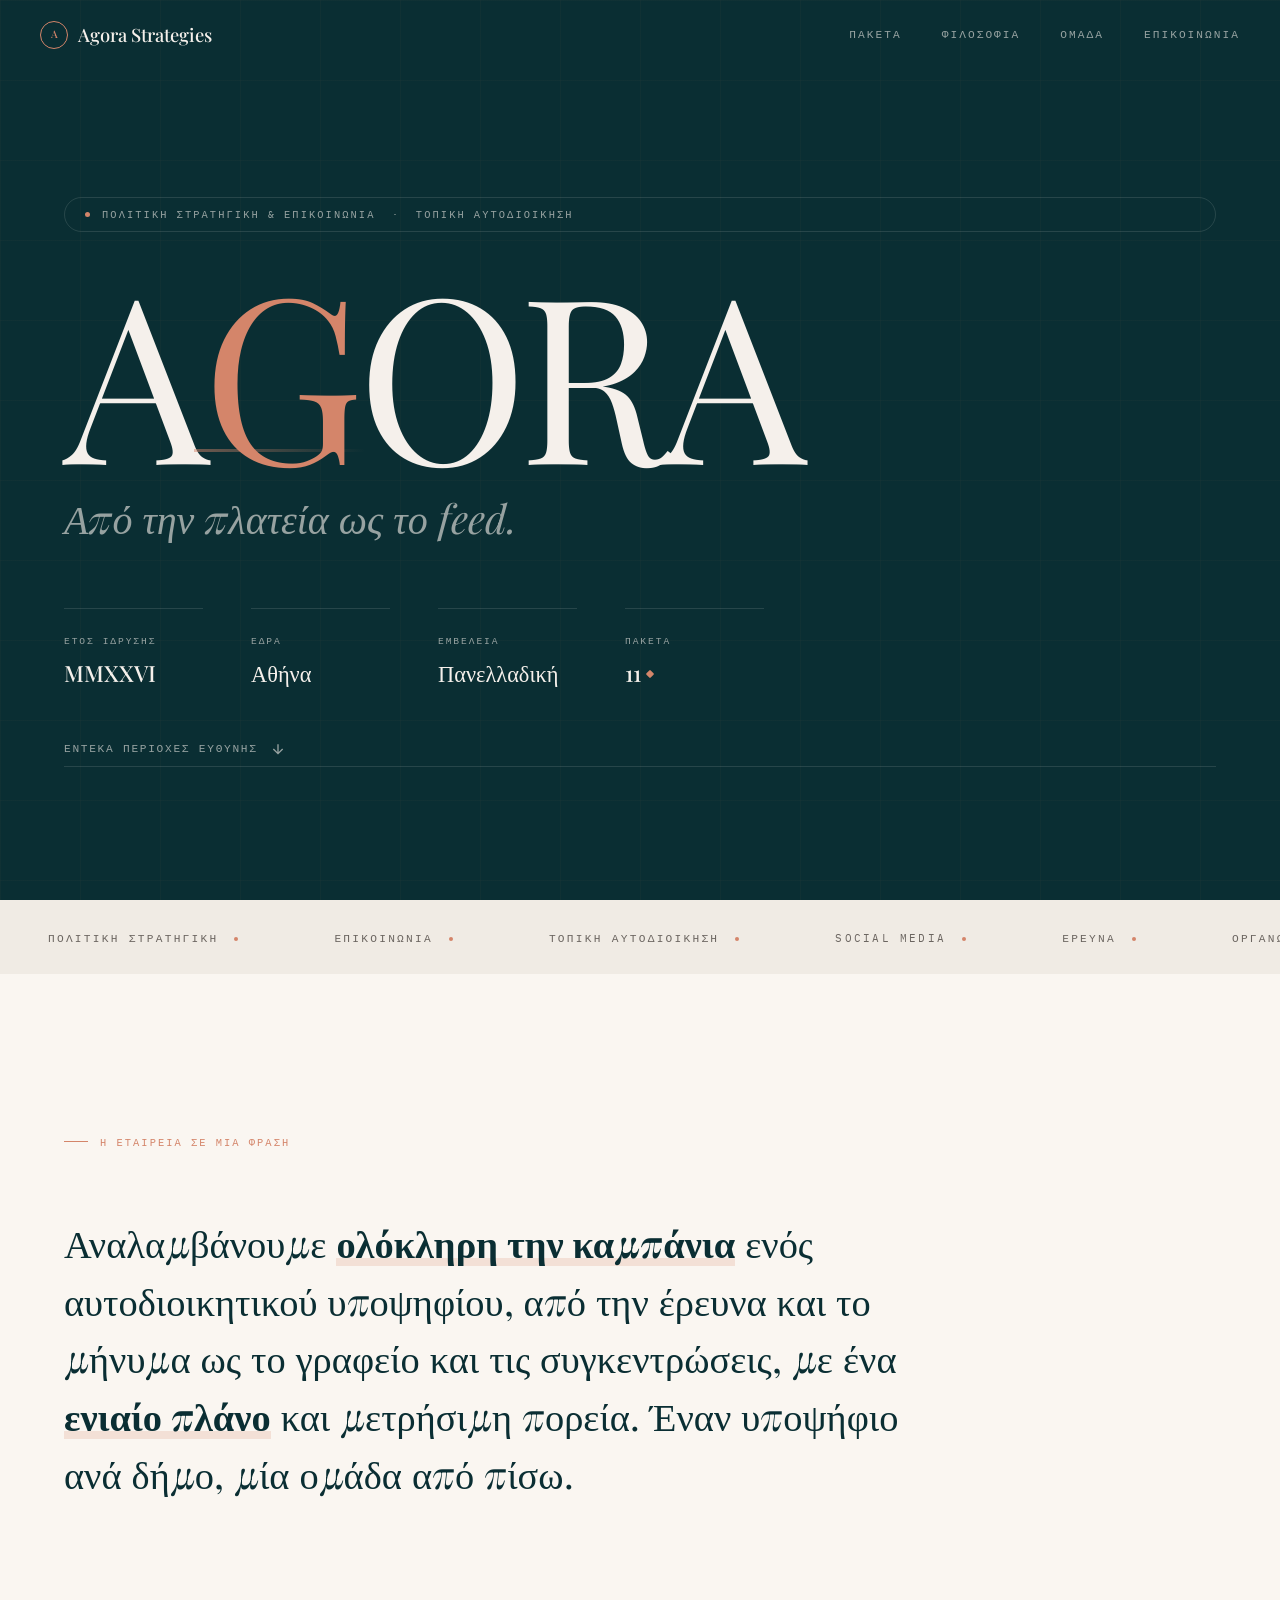
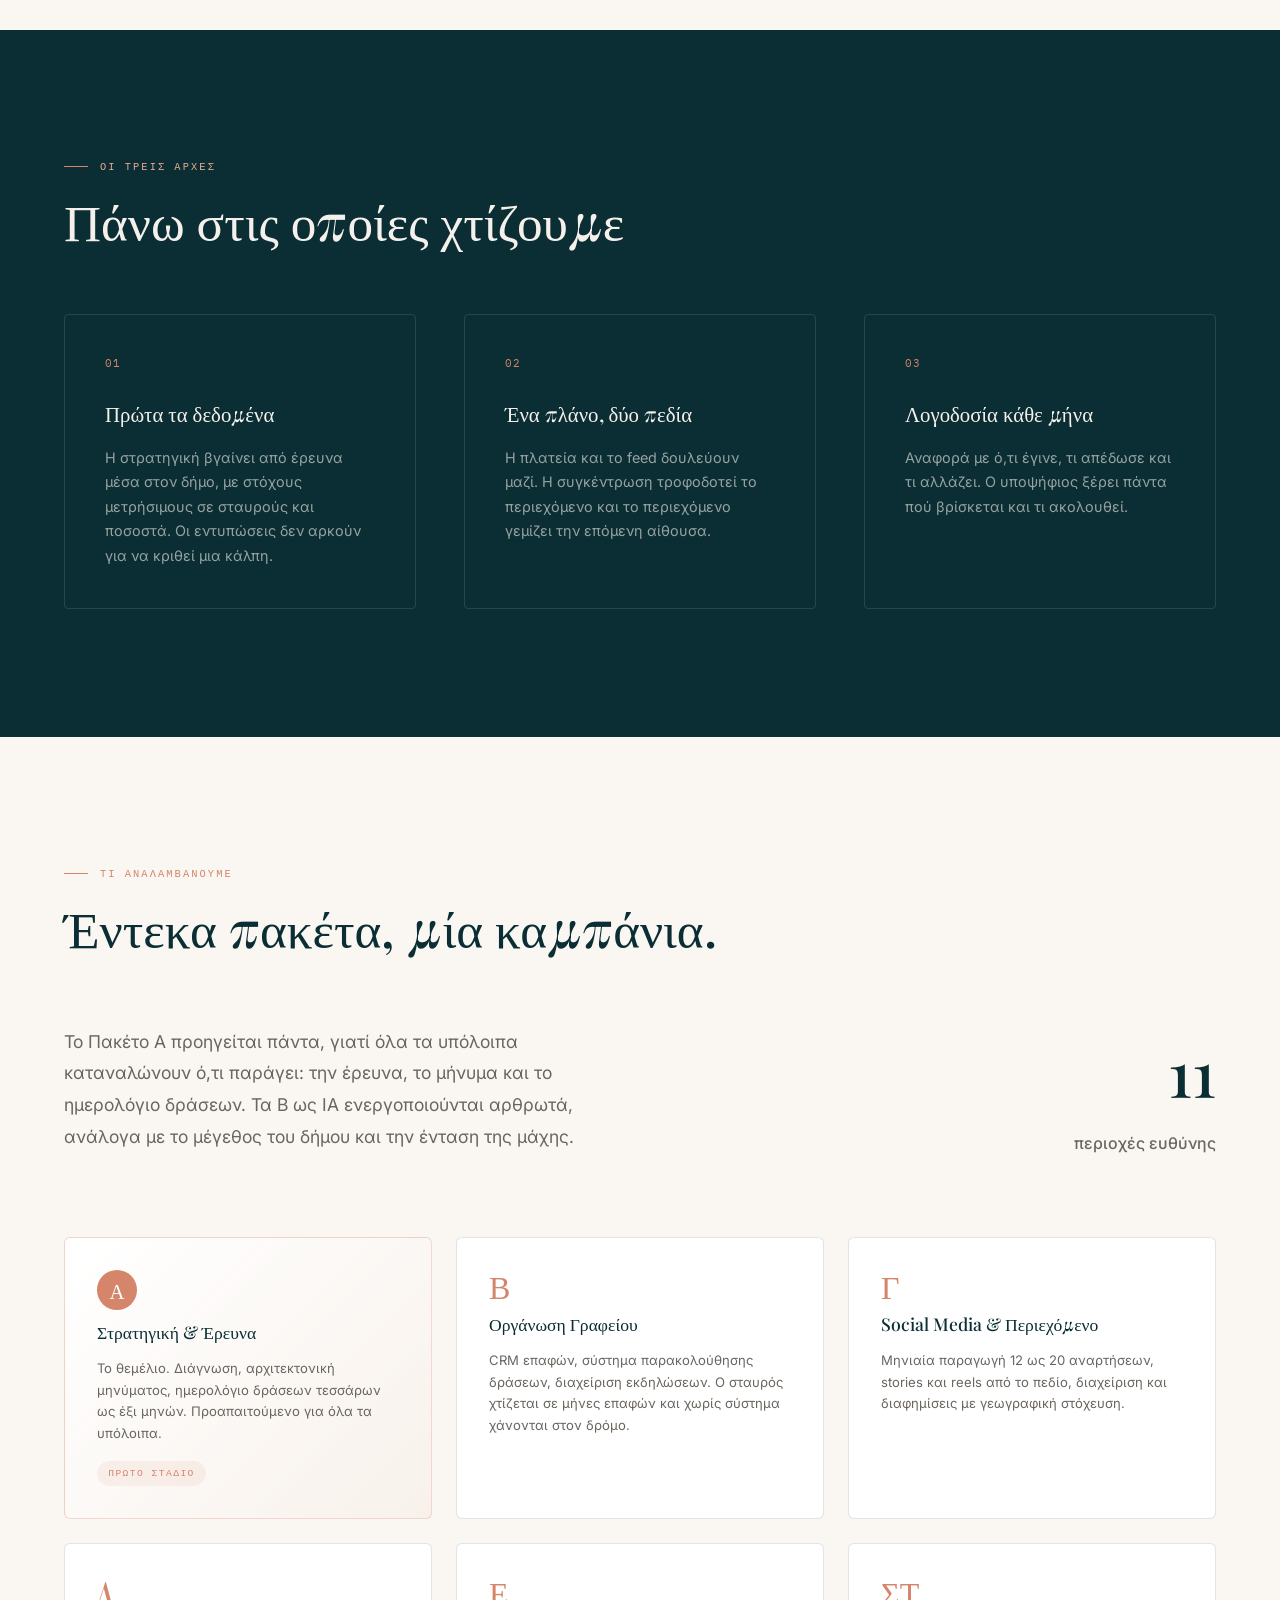
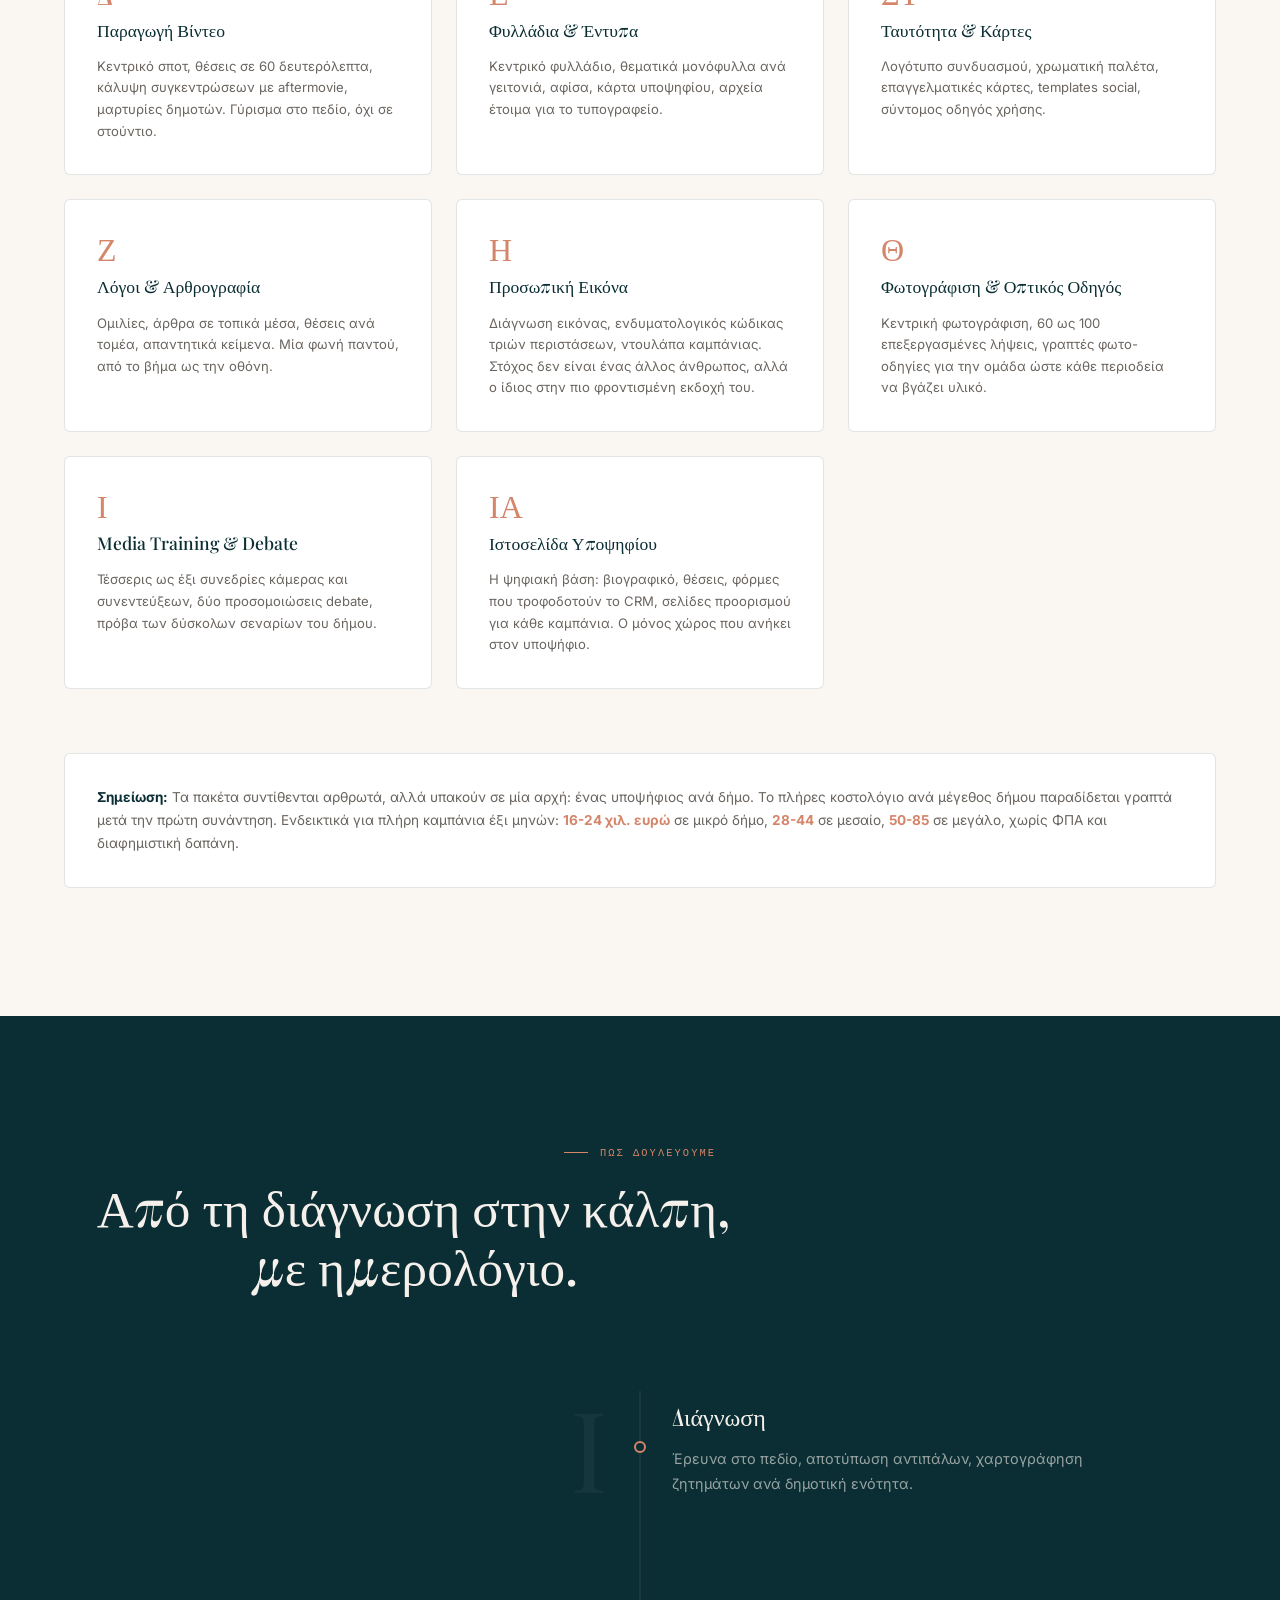
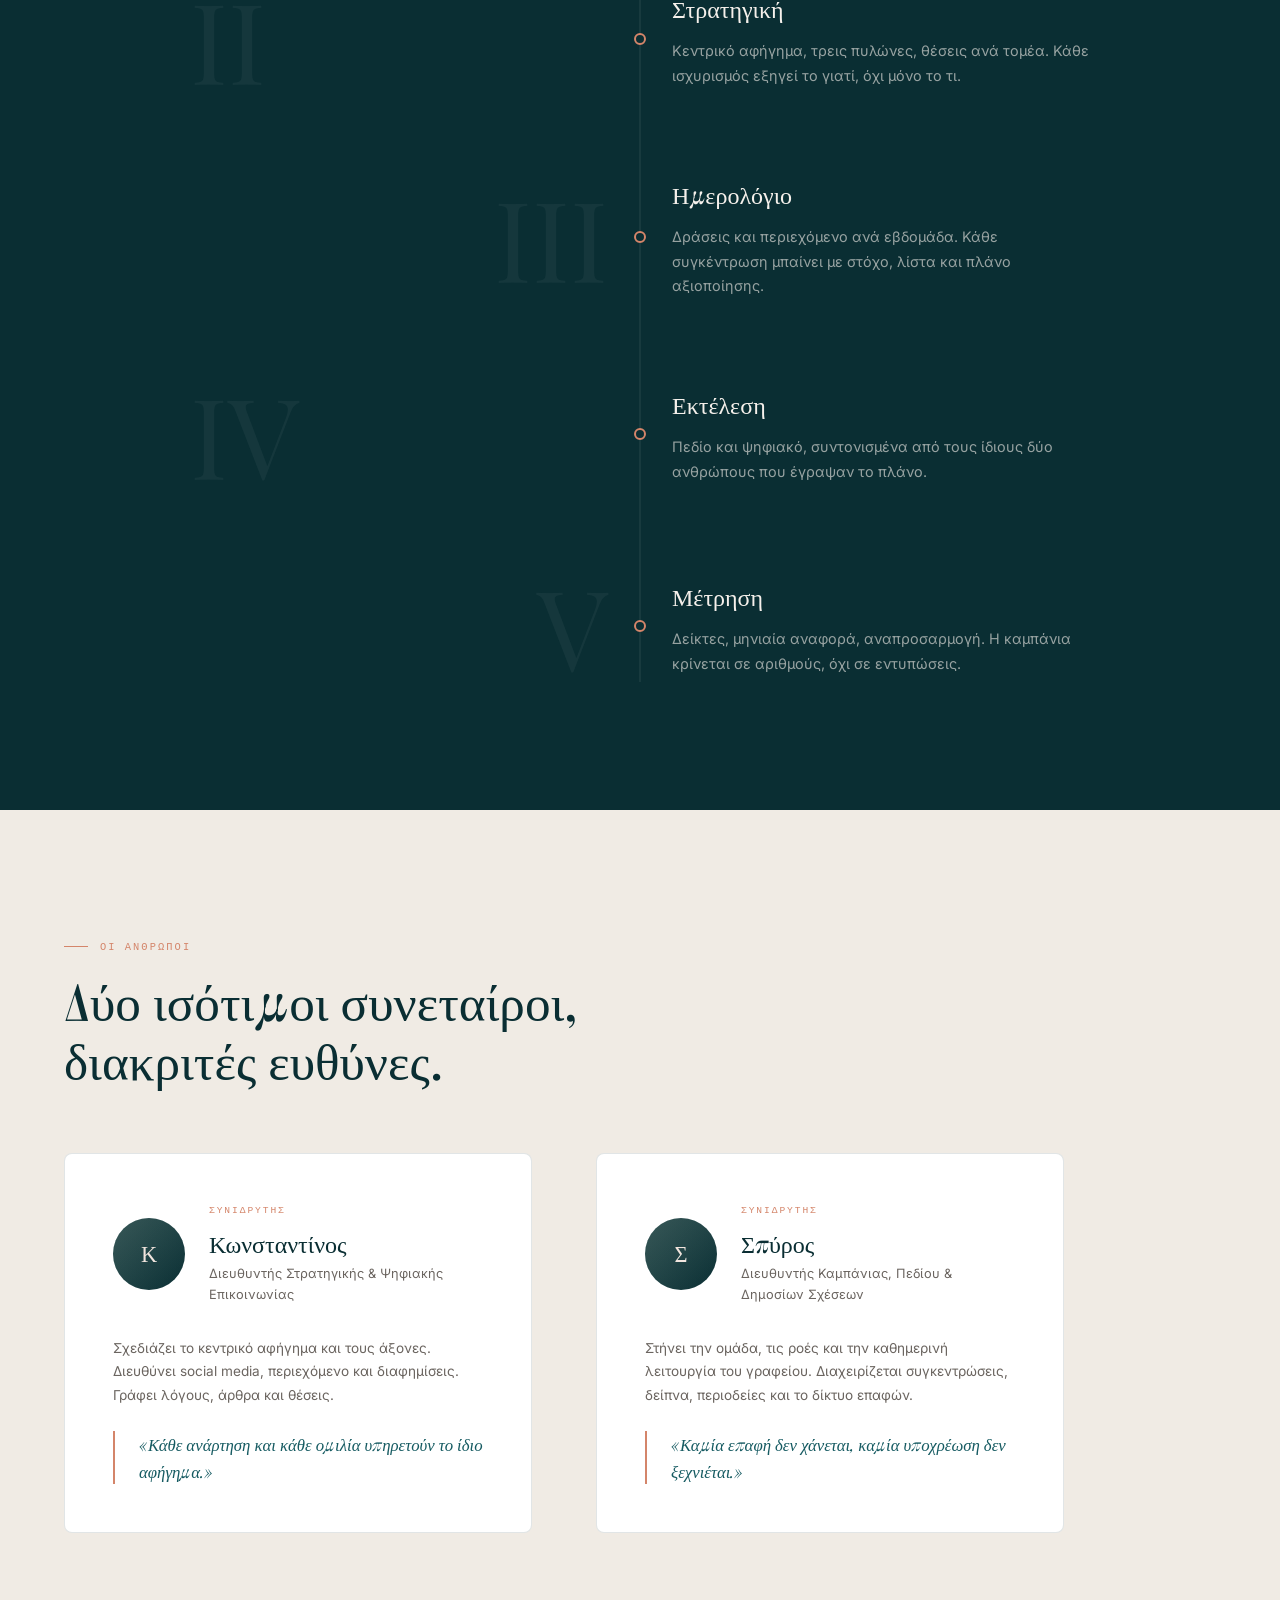
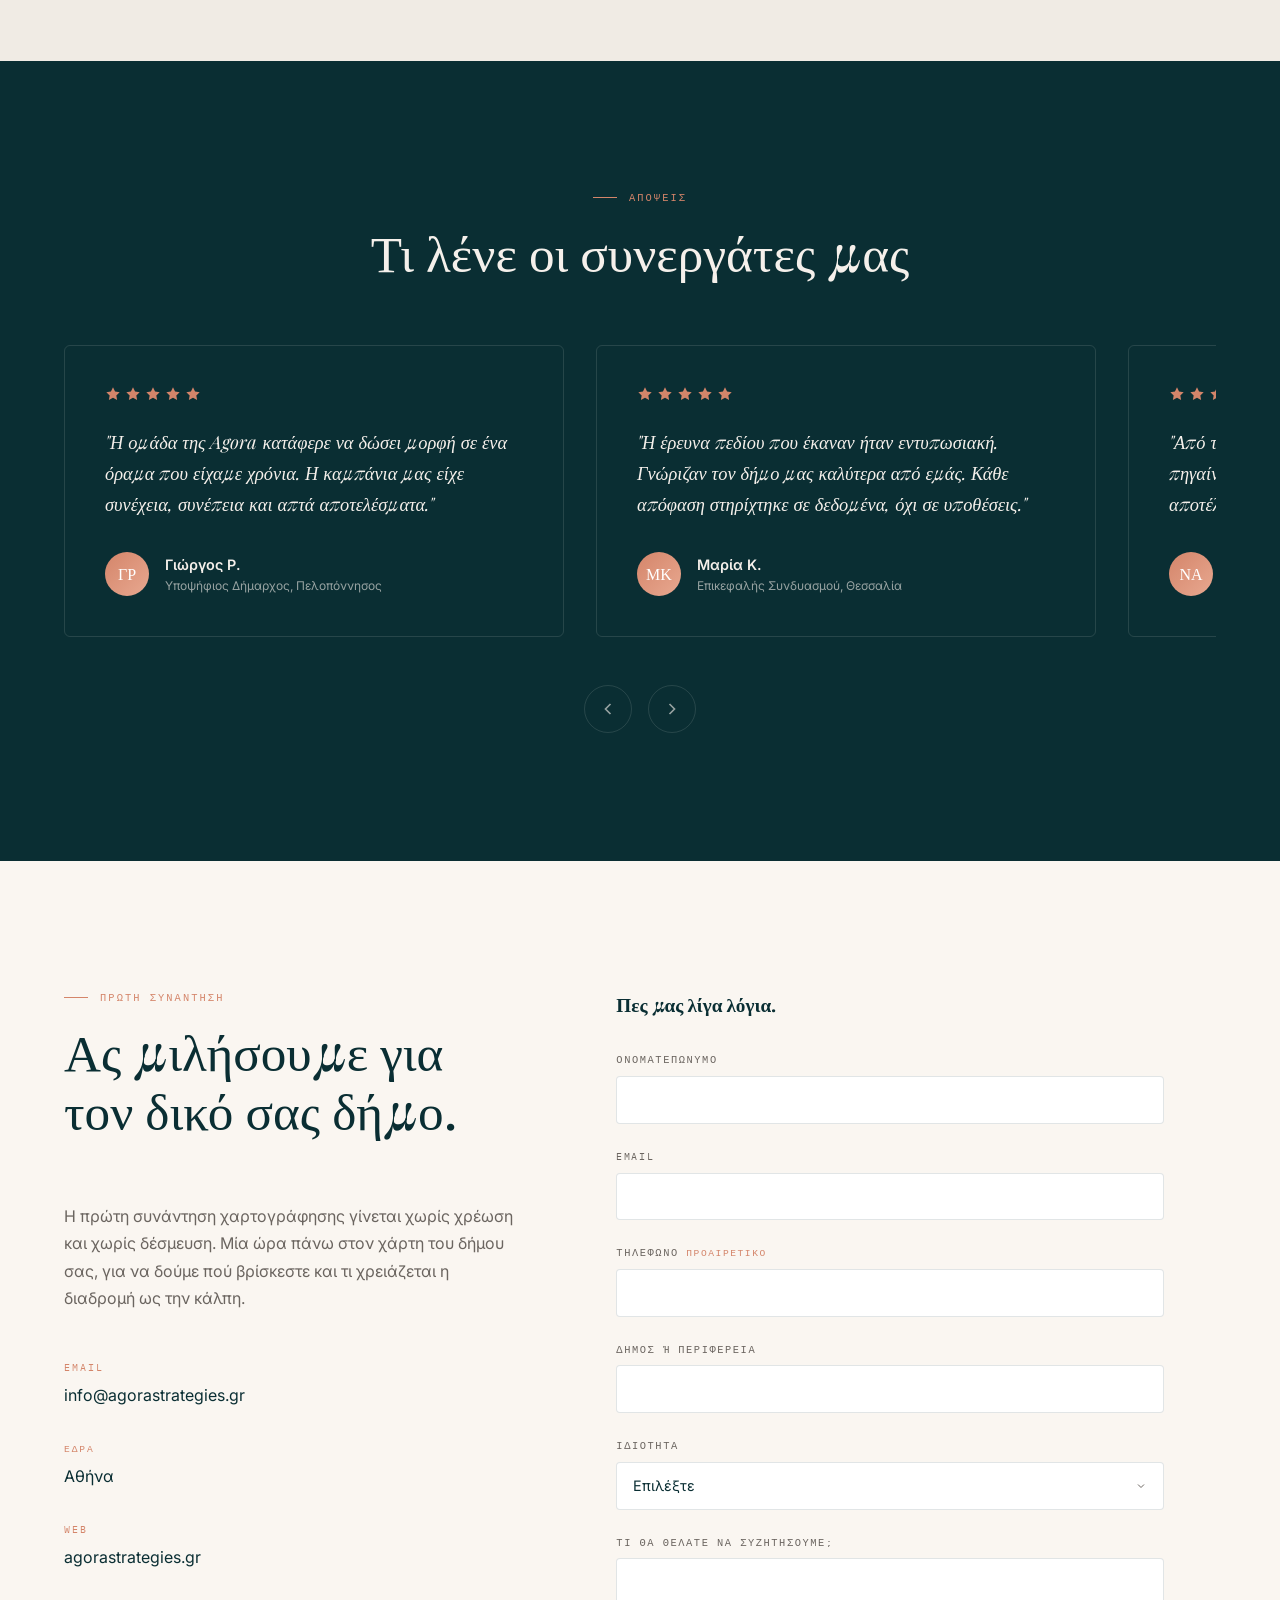
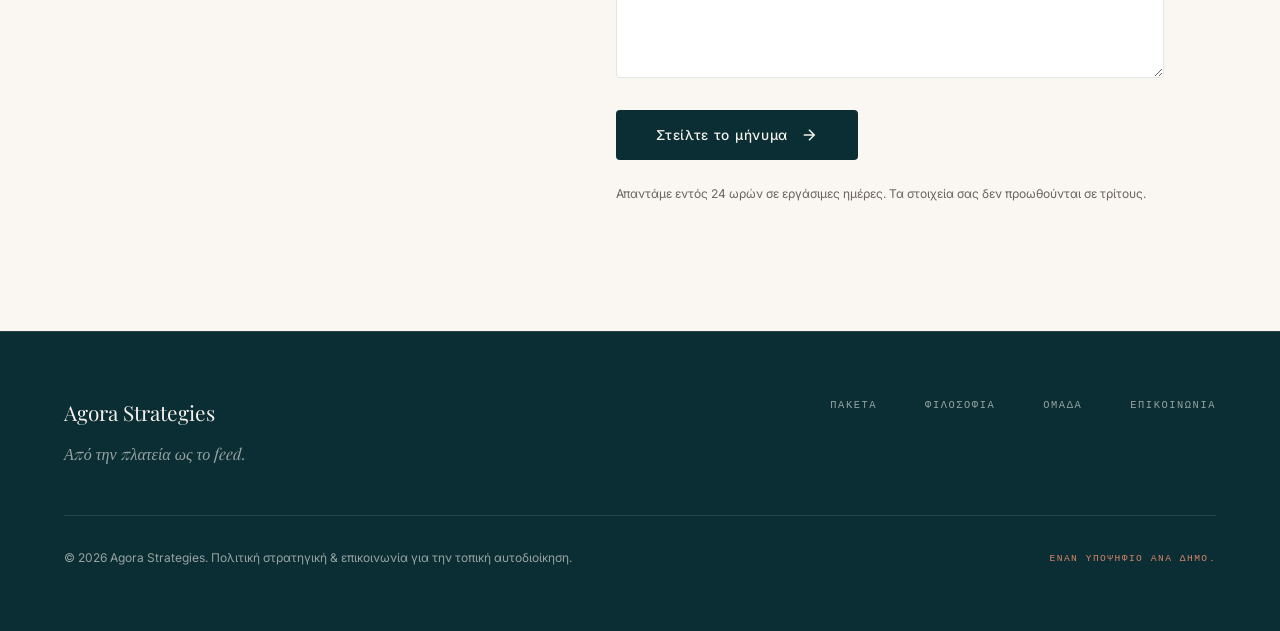
==== commit f01efbae: "Add files via upload" ====
--- a/index.html
+++ b/index.html
@@ -5,133 +5,1018 @@
   <meta name="viewport" content="width=device-width, initial-scale=1.0">
   <title>AGORA Strategies — Πολιτική στρατηγική &amp; επικοινωνία</title>
   <meta name="description" content="Αναλαμβάνουμε ολόκληρη την καμπάνια ενός αυτοδιοικητικού υποψηφίου. Έναν υποψήφιο ανά δήμο, μία ομάδα από πίσω.">
+  <link rel="preconnect" href="https://fonts.googleapis.com">
+  <link rel="preconnect" href="https://fonts.gstatic.com" crossorigin>
+  <link href="https://fonts.googleapis.com/css2?family=Playfair+Display:ital,wght@0,400;0,500;0,600;0,700;1,400;1,500&family=Inter:wght@300;400;500;600;700&family=IBM+Plex+Mono:wght@400;500&display=swap" rel="stylesheet" crossorigin="anonymous">
   <style>
+    /* ===== CSS VARIABLES ===== */
+    :root {
+      --teal-950: #0a2e33;
+      --teal-900: #0d3d42;
+      --teal-800: #114c52;
+      --teal-700: #165b62;
+      --teal-600: #1a6a72;
+      --coral: #d4856a;
+      --coral-light: #e8a890;
+      --cream: #faf6f1;
+      --cream-dark: #f0ebe4;
+      --warm-gray: #6b6560;
+      --text-light: #f5f0eb;
+      --text-muted: rgba(245, 240, 235, 0.6);
+      --border-light: rgba(245, 240, 235, 0.12);
+      --border-dark: rgba(10, 46, 51, 0.12);
+      --font-display: 'Playfair Display', Georgia, serif;
+      --font-body: 'Inter', -apple-system, sans-serif;
+      --font-mono: 'IBM Plex Mono', monospace;
+      --ease-out-expo: cubic-bezier(0.16, 1, 0.3, 1);
+      --ease-out-quart: cubic-bezier(0.25, 1, 0.5, 1);
+    }
+
+    /* ===== RESET ===== */
     *, *::before, *::after { margin: 0; padding: 0; box-sizing: border-box; }
     html { scroll-behavior: smooth; font-size: 16px; }
-    body { font-family: Georgia, 'Times New Roman', serif; background: #faf6f1; color: #0a2e33; line-height: 1.6; overflow-x: hidden; }
+    body {
+      font-family: var(--font-body);
+      background: var(--cream);
+      color: var(--teal-950);
+      overflow-x: hidden;
+      line-height: 1.6;
+    }
     a { text-decoration: none; color: inherit; }
+    ul { list-style: none; }
     img { max-width: 100%; display: block; }
-
-    .nav { position: fixed; top: 0; left: 0; right: 0; z-index: 1000; padding: 1.25rem 2.5rem; display: flex; align-items: center; justify-content: space-between; transition: background 0.5s; }
-    .nav.scrolled { background: rgba(10, 46, 51, 0.92); backdrop-filter: blur(20px); padding: 0.85rem 2.5rem; }
-    .nav-logo { font-family: Georgia, serif; font-size: 1.15rem; font-weight: 500; color: #f5f0eb; display: flex; align-items: center; gap: 0.6rem; }
-    .nav-logo-icon { width: 28px; height: 28px; border: 1.5px solid #d4856a; border-radius: 50%; display: flex; align-items: center; justify-content: center; font-size: 0.65rem; color: #d4856a; }
-    .nav-links { display: flex; gap: 2.5rem; }
-    .nav-links a { font-family: 'Courier New', monospace; font-size: 0.7rem; letter-spacing: 0.18em; text-transform: uppercase; color: rgba(245, 240, 235, 0.6); transition: color 0.3s; }
-    .nav-links a:hover { color: #f5f0eb; }
-    .nav-toggle { display: none; flex-direction: column; gap: 5px; cursor: pointer; padding: 5px; }
-    .nav-toggle span { width: 24px; height: 1.5px; background: #f5f0eb; }
-
-    .hero { position: relative; min-height: 100vh; background: #0a2e33; display: flex; flex-direction: column; justify-content: center; padding: 8rem 4rem 4rem; overflow: hidden; }
-    .hero-badge { display: inline-flex; align-items: center; gap: 0.75rem; border: 1px solid rgba(245, 240, 235, 0.12); border-radius: 100px; padding: 0.5rem 1.25rem; font-family: 'Courier New', monospace; font-size: 0.65rem; letter-spacing: 0.2em; text-transform: uppercase; color: rgba(245, 240, 235, 0.6); margin-bottom: 2.5rem; }
-    .hero-badge .dot { width: 5px; height: 5px; background: #d4856a; border-radius: 50%; }
-    .hero-title { font-family: Georgia, serif; font-size: clamp(5rem, 18vw, 16rem); font-weight: 400; line-height: 0.85; color: #f5f0eb; letter-spacing: -0.03em; margin-bottom: 1.5rem; }
-    .hero-title .letter-g { color: #d4856a; }
-    .hero-subtitle { font-family: Georgia, serif; font-style: italic; font-size: clamp(1.4rem, 3.5vw, 2.5rem); font-weight: 400; color: rgba(245, 240, 235, 0.6); margin-bottom: 4rem; line-height: 1.3; }
-    .hero-stats { display: grid; grid-template-columns: repeat(4, 1fr); gap: 3rem; max-width: 700px; }
-    .hero-stat { position: relative; padding-top: 1.5rem; border-top: 1px solid rgba(245, 240, 235, 0.12); }
-    .hero-stat-label { font-family: 'Courier New', monospace; font-size: 0.6rem; letter-spacing: 0.2em; text-transform: uppercase; color: rgba(245, 240, 235, 0.6); margin-bottom: 0.5rem; }
-    .hero-stat-value { font-family: Georgia, serif; font-size: 1.4rem; font-weight: 500; color: #f5f0eb; }
-    .hero-cta { margin-top: 3rem; display: inline-flex; align-items: center; gap: 0.75rem; font-family: 'Courier New', monospace; font-size: 0.7rem; letter-spacing: 0.15em; text-transform: uppercase; color: rgba(245, 240, 235, 0.6); border-bottom: 1px solid rgba(245, 240, 235, 0.12); padding-bottom: 0.5rem; transition: color 0.3s; }
-    .hero-cta:hover { color: #d4856a; }
-
-    .section { position: relative; padding: 8rem 4rem; }
-    .section-eyebrow { font-family: 'Courier New', monospace; font-size: 0.65rem; letter-spacing: 0.2em; text-transform: uppercase; color: #d4856a; margin-bottom: 1rem; display: flex; align-items: center; gap: 0.75rem; }
-    .section-eyebrow::before { content: ''; width: 24px; height: 1px; background: #d4856a; }
-    .section-title { font-family: Georgia, serif; font-size: clamp(2rem, 4vw, 3.5rem); font-weight: 500; line-height: 1.15; color: #0a2e33; max-width: 700px; }
-    .section-title-light { color: #f5f0eb; }
-
-    .about { background: #faf6f1; padding-top: 10rem; }
-    .about-statement { font-family: Georgia, serif; font-size: clamp(1.5rem, 3vw, 2.4rem); font-weight: 400; line-height: 1.5; color: #0a2e33; }
-    .about-statement strong { font-weight: 600; position: relative; }
-    .about-statement strong::after { content: ''; position: absolute; bottom: 2px; left: 0; width: 100%; height: 8px; background: rgba(212, 133, 106, 0.2); z-index: -1; }
-
-    .principles { background: #0a2e33; padding: 8rem 4rem; }
-    .principles-grid { display: grid; grid-template-columns: repeat(3, 1fr); gap: 3rem; }
-    .principle-card { padding: 2.5rem; border: 1px solid rgba(245, 240, 235, 0.12); border-radius: 4px; transition: border-color 0.4s; }
-    .principle-card:hover { border-color: rgba(212, 133, 106, 0.3); }
-    .principle-number { font-family: 'Courier New', monospace; font-size: 0.7rem; color: #d4856a; margin-bottom: 1.5rem; }
-    .principle-title { font-family: Georgia, serif; font-size: 1.3rem; font-weight: 500; color: #f5f0eb; margin-bottom: 1rem; }
-    .principle-desc { font-size: 0.9rem; color: rgba(245, 240, 235, 0.6); line-height: 1.7; }
-
-    .packages { background: #faf6f1; padding: 8rem 4rem; }
-    .packages-grid { display: grid; grid-template-columns: repeat(3, 1fr); gap: 1.5rem; }
-    .package-card { background: white; border: 1px solid rgba(10, 46, 51, 0.12); border-radius: 6px; padding: 2rem; transition: all 0.3s; }
-    .package-card:hover { transform: translateY(-4px); box-shadow: 0 10px 30px rgba(10, 46, 51, 0.08); }
-    .package-letter { font-family: Georgia, serif; font-size: 2rem; font-weight: 500; color: #d4856a; margin-bottom: 0.5rem; }
-    .package-name { font-family: Georgia, serif; font-size: 1.1rem; font-weight: 500; color: #0a2e33; margin-bottom: 0.75rem; }
-    .package-desc { font-size: 0.82rem; color: #6b6560; line-height: 1.65; }
-    .package-tag { display: inline-block; margin-top: 1rem; font-family: 'Courier New', monospace; font-size: 0.6rem; letter-spacing: 0.15em; text-transform: uppercase; padding: 0.3rem 0.7rem; background: rgba(212, 133, 106, 0.1); color: #d4856a; border-radius: 100px; }
-
-    .process { background: #0a2e33; padding: 8rem 4rem; }
-    .process-timeline { position: relative; max-width: 900px; margin: 0 auto; }
-    .process-timeline::before { content: ''; position: absolute; left: 50%; top: 0; bottom: 0; width: 1px; background: rgba(245, 240, 235, 0.12); transform: translateX(-50%); }
-    .process-step { display: grid; grid-template-columns: 1fr 1fr; gap: 4rem; margin-bottom: 5rem; position: relative; align-items: center; }
+    button { border: none; background: none; cursor: pointer; font-family: inherit; }
+    input, textarea, select { font-family: inherit; }
+
+    /* ===== NAVIGATION ===== */
+    .nav {
+      position: fixed; top: 0; left: 0; right: 0; z-index: 1000;
+      padding: 1.25rem 2.5rem;
+      display: flex; align-items: center; justify-content: space-between;
+      transition: background 0.5s, backdrop-filter 0.5s, padding 0.3s;
+    }
+    .nav.scrolled {
+      background: rgba(10, 46, 51, 0.92);
+      -webkit-backdrop-filter: blur(20px) saturate(1.2);
+      backdrop-filter: blur(20px) saturate(1.2);
+      padding: 0.85rem 2.5rem;
+    }
+    .nav-logo {
+      font-family: var(--font-display);
+      font-size: 1.15rem;
+      font-weight: 500;
+      color: var(--text-light);
+      display: flex; align-items: center; gap: 0.6rem;
+    }
+    .nav-logo-icon {
+      width: 28px; height: 28px;
+      border: 1.5px solid var(--coral);
+      border-radius: 50%;
+      display: flex; align-items: center; justify-content: center;
+      font-size: 0.65rem; color: var(--coral);
+    }
+    .nav-links {
+      display: flex; gap: 2.5rem;
+    }
+    .nav-links a {
+      font-family: var(--font-mono);
+      font-size: 0.7rem;
+      letter-spacing: 0.18em;
+      text-transform: uppercase;
+      color: var(--text-muted);
+      transition: color 0.3s;
+      position: relative;
+    }
+    .nav-links a::after {
+      content: ''; position: absolute; bottom: -4px; left: 0;
+      width: 0; height: 1px; background: var(--coral);
+      transition: width 0.4s var(--ease-out-expo);
+    }
+    .nav-links a:hover { color: var(--text-light); }
+    .nav-links a:hover::after { width: 100%; }
+    .nav-toggle {
+      display: none; flex-direction: column; gap: 5px;
+      cursor: pointer; padding: 5px;
+    }
+    .nav-toggle span {
+      width: 24px; height: 1.5px;
+      background: var(--text-light);
+      transition: all 0.3s;
+    }
+
+    /* ===== HERO ===== */
+    .hero {
+      position: relative;
+      min-height: 100vh;
+      background: var(--teal-950);
+      display: flex; flex-direction: column;
+      justify-content: center;
+      padding: 8rem 4rem 4rem;
+      overflow: hidden;
+    }
+    .hero-grid {
+      position: absolute; top: 0; left: 0; right: 0; bottom: 0;
+      background-image:
+        linear-gradient(rgba(212,133,106,0.03) 1px, transparent 1px),
+        linear-gradient(90deg, rgba(212,133,106,0.03) 1px, transparent 1px);
+      background-size: 80px 80px;
+      pointer-events: none;
+    }
+    .hero-badge {
+      display: inline-flex; align-items: center; gap: 0.75rem;
+      border: 1px solid var(--border-light);
+      border-radius: 100px;
+      padding: 0.5rem 1.25rem;
+      font-family: var(--font-mono);
+      font-size: 0.65rem;
+      letter-spacing: 0.2em;
+      text-transform: uppercase;
+      color: var(--text-muted);
+      margin-bottom: 2.5rem;
+      opacity: 0;
+      transform: translateY(30px);
+    }
+    .hero-badge .dot {
+      width: 5px; height: 5px;
+      background: var(--coral);
+      border-radius: 50%;
+      animation: pulse 2s ease-in-out infinite;
+    }
+    @keyframes pulse {
+      0%, 100% { opacity: 1; transform: scale(1); }
+      50% { opacity: 0.5; transform: scale(0.8); }
+    }
+    .hero-title {
+      font-family: var(--font-display);
+      font-size: clamp(5rem, 18vw, 16rem);
+      font-weight: 400;
+      line-height: 0.85;
+      color: var(--text-light);
+      letter-spacing: -0.03em;
+      margin-bottom: 1.5rem;
+      position: relative;
+    }
+    .hero-title .letter-g {
+      color: var(--coral);
+      position: relative;
+      display: inline-block;
+    }
+    .hero-title .letter-g::after {
+      content: ''; position: absolute;
+      bottom: 8%; left: -5%;
+      width: 110%; height: 3px;
+      background: linear-gradient(90deg, var(--coral), transparent);
+      opacity: 0.5;
+    }
+    .hero-subtitle {
+      font-family: var(--font-display);
+      font-style: italic;
+      font-size: clamp(1.4rem, 3.5vw, 2.5rem);
+      font-weight: 400;
+      color: var(--text-muted);
+      margin-bottom: 4rem;
+      line-height: 1.3;
+      opacity: 0;
+      transform: translateY(30px);
+    }
+    .hero-stats {
+      display: grid;
+      grid-template-columns: repeat(4, 1fr);
+      gap: 3rem;
+      max-width: 700px;
+      opacity: 0;
+      transform: translateY(30px);
+    }
+    .hero-stat {
+      position: relative;
+      padding-top: 1.5rem;
+      border-top: 1px solid var(--border-light);
+    }
+    .hero-stat-label {
+      font-family: var(--font-mono);
+      font-size: 0.6rem;
+      letter-spacing: 0.2em;
+      text-transform: uppercase;
+      color: var(--text-muted);
+      margin-bottom: 0.5rem;
+    }
+    .hero-stat-value {
+      font-family: var(--font-display);
+      font-size: 1.4rem;
+      font-weight: 500;
+      color: var(--text-light);
+    }
+    .hero-stat:nth-child(4) .hero-stat-value {
+      position: relative;
+      display: inline-block;
+    }
+    .hero-stat:nth-child(4) .hero-stat-value::after {
+      content: '';
+      position: absolute;
+      right: -12px; top: 50%;
+      width: 6px; height: 6px;
+      background: var(--coral);
+      border-radius: 1px;
+      transform: translateY(-50%) rotate(45deg);
+    }
+    .hero-cta {
+      margin-top: 3rem;
+      display: inline-flex; align-items: center; gap: 0.75rem;
+      font-family: var(--font-mono);
+      font-size: 0.7rem;
+      letter-spacing: 0.15em;
+      text-transform: uppercase;
+      color: var(--text-muted);
+      border-bottom: 1px solid var(--border-light);
+      padding-bottom: 0.5rem;
+      transition: color 0.3s, border-color 0.3s;
+      opacity: 0;
+      transform: translateY(20px);
+    }
+    .hero-cta:hover {
+      color: var(--coral);
+      border-color: var(--coral);
+    }
+    .hero-cta svg {
+      transition: transform 0.3s var(--ease-out-expo);
+    }
+    .hero-cta:hover svg {
+      transform: translateY(3px);
+    }
+
+    /* Hero entrance animations */
+    #heroBadge, #heroTitle, #heroSubtitle, #heroStats, #heroCta {
+      opacity: 0;
+      transform: translateY(30px);
+      transition: opacity 0.8s var(--ease-out-expo), transform 0.8s var(--ease-out-expo);
+    }
+
+    /* ===== ANIMATED ENTRANCE ===== */
+    .reveal {
+      opacity: 0;
+      transform: translateY(50px);
+      transition: opacity 0.9s var(--ease-out-expo), transform 0.9s var(--ease-out-expo);
+    }
+    .reveal.visible {
+      opacity: 1;
+      transform: translateY(0);
+    }
+    .reveal-delay-1 { transition-delay: 0.1s; }
+    .reveal-delay-2 { transition-delay: 0.2s; }
+    .reveal-delay-3 { transition-delay: 0.3s; }
+    .reveal-delay-4 { transition-delay: 0.4s; }
+    .reveal-delay-5 { transition-delay: 0.5s; }
+
+    /* ===== SECTION SYSTEM ===== */
+    .section {
+      position: relative;
+      padding: 8rem 4rem;
+    }
+    .section-heading {
+      margin-bottom: 4rem;
+    }
+    .section-eyebrow {
+      font-family: var(--font-mono);
+      font-size: 0.65rem;
+      letter-spacing: 0.2em;
+      text-transform: uppercase;
+      color: var(--coral);
+      margin-bottom: 1rem;
+      display: flex; align-items: center; gap: 0.75rem;
+    }
+    .section-eyebrow::before {
+      content: '';
+      width: 24px; height: 1px;
+      background: var(--coral);
+    }
+    .section-title {
+      font-family: var(--font-display);
+      font-size: clamp(2rem, 4vw, 3.5rem);
+      font-weight: 500;
+      line-height: 1.15;
+      color: var(--teal-950);
+      max-width: 700px;
+    }
+    .section-title-light { color: var(--text-light); }
+
+    /* ===== ABOUT ===== */
+    .about {
+      background: var(--cream);
+      padding-top: 10rem;
+    }
+    .about-content {
+      max-width: 900px;
+    }
+    .about-statement {
+      font-family: var(--font-display);
+      font-size: clamp(1.5rem, 3vw, 2.4rem);
+      font-weight: 400;
+      line-height: 1.5;
+      color: var(--teal-950);
+    }
+    .about-statement strong {
+      font-weight: 600;
+      position: relative;
+    }
+    .about-statement strong::after {
+      content: '';
+      position: absolute;
+      bottom: 2px; left: 0;
+      width: 100%; height: 8px;
+      background: rgba(212, 133, 106, 0.2);
+      z-index: -1;
+    }
+
+    /* ===== PRINCIPLES ===== */
+    .principles {
+      background: var(--teal-950);
+      padding: 8rem 4rem;
+    }
+    .principles-grid {
+      display: grid;
+      grid-template-columns: repeat(3, 1fr);
+      gap: 3rem;
+    }
+    .principle-card {
+      padding: 2.5rem;
+      border: 1px solid var(--border-light);
+      border-radius: 4px;
+      transition: border-color 0.4s, background 0.4s, transform 0.5s var(--ease-out-expo);
+      position: relative;
+      overflow: hidden;
+    }
+    .principle-card::before {
+      content: '';
+      position: absolute; top: 0; left: 0;
+      width: 100%; height: 2px;
+      background: linear-gradient(90deg, var(--coral), transparent);
+      transform: scaleX(0);
+      transform-origin: left;
+      transition: transform 0.6s var(--ease-out-expo);
+    }
+    .principle-card:hover::before {
+      transform: scaleX(1);
+    }
+    .principle-card:hover {
+      border-color: rgba(212, 133, 106, 0.3);
+      background: rgba(212, 133, 106, 0.03);
+      transform: translateY(-4px);
+    }
+    .principle-number {
+      font-family: var(--font-mono);
+      font-size: 0.7rem;
+      color: var(--coral);
+      margin-bottom: 1.5rem;
+      letter-spacing: 0.1em;
+    }
+    .principle-title {
+      font-family: var(--font-display);
+      font-size: 1.3rem;
+      font-weight: 500;
+      color: var(--text-light);
+      margin-bottom: 1rem;
+    }
+    .principle-desc {
+      font-size: 0.9rem;
+      color: var(--text-muted);
+      line-height: 1.7;
+    }
+
+    /* ===== PACKAGES ===== */
+    .packages {
+      background: var(--cream);
+      padding: 8rem 4rem;
+    }
+    .packages-intro {
+      display: grid;
+      grid-template-columns: 1fr 1fr;
+      gap: 4rem;
+      margin-bottom: 5rem;
+      align-items: center;
+    }
+    .packages-intro-text {
+      font-size: 1.1rem;
+      color: var(--warm-gray);
+      line-height: 1.8;
+    }
+    .packages-highlight {
+      font-family: var(--font-display);
+      font-size: 4rem;
+      font-weight: 500;
+      color: var(--teal-950);
+      text-align: right;
+      position: relative;
+    }
+    .packages-highlight span {
+      font-size: 1rem;
+      font-family: var(--font-body);
+      color: var(--warm-gray);
+      display: block;
+      margin-top: 0.5rem;
+    }
+    .packages-grid {
+      display: grid;
+      grid-template-columns: repeat(3, 1fr);
+      gap: 1.5rem;
+    }
+    .package-card {
+      background: white;
+      border: 1px solid var(--border-dark);
+      border-radius: 6px;
+      padding: 2rem;
+      transition: all 0.5s var(--ease-out-expo);
+      position: relative;
+      overflow: hidden;
+    }
+    .package-card::after {
+      content: '';
+      position: absolute;
+      bottom: 0; left: 0;
+      width: 100%; height: 3px;
+      background: linear-gradient(90deg, var(--coral), var(--coral-light));
+      transform: scaleX(0);
+      transform-origin: left;
+      transition: transform 0.5s var(--ease-out-expo);
+    }
+    .package-card:hover {
+      transform: translateY(-6px);
+      box-shadow: 0 20px 60px rgba(10, 46, 51, 0.1);
+      border-color: rgba(212, 133, 106, 0.2);
+    }
+    .package-card:hover::after {
+      transform: scaleX(1);
+    }
+    .package-letter {
+      font-family: var(--font-display);
+      font-size: 2rem;
+      font-weight: 500;
+      color: var(--coral);
+      margin-bottom: 0.5rem;
+      line-height: 1;
+    }
+    .package-name {
+      font-family: var(--font-display);
+      font-size: 1.1rem;
+      font-weight: 500;
+      color: var(--teal-950);
+      margin-bottom: 0.75rem;
+    }
+    .package-desc {
+      font-size: 0.82rem;
+      color: var(--warm-gray);
+      line-height: 1.65;
+    }
+    .package-tag {
+      display: inline-block;
+      margin-top: 1rem;
+      font-family: var(--font-mono);
+      font-size: 0.6rem;
+      letter-spacing: 0.15em;
+      text-transform: uppercase;
+      padding: 0.3rem 0.7rem;
+      background: rgba(212, 133, 106, 0.1);
+      color: var(--coral);
+      border-radius: 100px;
+    }
+    .package-card.featured {
+      border-color: rgba(212, 133, 106, 0.3);
+      background: linear-gradient(135deg, white, rgba(212,133,106,0.04));
+    }
+    .package-card.featured .package-letter {
+      color: var(--teal-950);
+      background: var(--coral);
+      width: 40px; height: 40px;
+      display: flex; align-items: center; justify-content: center;
+      border-radius: 50%;
+      font-size: 1.3rem;
+      color: white;
+    }
+
+    /* ===== PROCESS TIMELINE ===== */
+    .process {
+      background: var(--teal-950);
+      padding: 8rem 4rem;
+      position: relative;
+      overflow: hidden;
+    }
+    .process-timeline {
+      position: relative;
+      max-width: 900px;
+      margin: 0 auto;
+    }
+    .process-timeline::before {
+      content: '';
+      position: absolute;
+      left: 50%; top: 0; bottom: 0;
+      width: 1px;
+      background: var(--border-light);
+      transform: translateX(-50%);
+    }
+    .process-line-fill {
+      position: absolute;
+      left: 50%; top: 0;
+      width: 1px;
+      background: linear-gradient(to bottom, var(--coral), var(--coral-light));
+      transform: translateX(-50%);
+      height: 0;
+      transition: height 0.1s linear;
+    }
+    .process-step {
+      display: grid;
+      grid-template-columns: 1fr 1fr;
+      gap: 4rem;
+      margin-bottom: 5rem;
+      position: relative;
+      align-items: center;
+    }
+    .process-step:last-child { margin-bottom: 0; }
     .process-step:nth-child(even) .process-content { grid-column: 2; }
     .process-step:nth-child(even) .process-visual { grid-column: 1; grid-row: 1; text-align: right; }
-    .process-roman { font-family: Georgia, serif; font-size: clamp(4rem, 10vw, 7rem); font-weight: 400; color: rgba(245, 240, 235, 0.05); line-height: 1; }
-    .process-title { font-family: Georgia, serif; font-size: 1.5rem; font-weight: 500; color: #f5f0eb; margin-bottom: 0.75rem; }
-    .process-desc { font-size: 0.9rem; color: rgba(245, 240, 235, 0.6); line-height: 1.7; }
-
-    .team { background: #f0ebe4; padding: 8rem 4rem; }
-    .team-grid { display: grid; grid-template-columns: repeat(2, 1fr); gap: 4rem; max-width: 1000px; }
-    .team-member { background: white; border: 1px solid rgba(10, 46, 51, 0.12); border-radius: 8px; padding: 3rem; transition: all 0.3s; }
-    .team-member:hover { transform: translateY(-4px); box-shadow: 0 10px 30px rgba(10, 46, 51, 0.08); }
-    .team-header { display: flex; align-items: center; gap: 1.5rem; margin-bottom: 2rem; }
-    .team-avatar { width: 72px; height: 72px; border-radius: 50%; background: linear-gradient(135deg, #114c52, #0a2e33); display: flex; align-items: center; justify-content: center; font-family: Georgia, serif; font-size: 1.4rem; font-weight: 500; color: #f5f0eb; flex-shrink: 0; }
-    .team-info-role { font-family: 'Courier New', monospace; font-size: 0.6rem; letter-spacing: 0.2em; text-transform: uppercase; color: #d4856a; margin-bottom: 0.4rem; }
-    .team-info-name { font-family: Georgia, serif; font-size: 1.5rem; font-weight: 500; color: #0a2e33; margin-bottom: 0.15rem; }
-    .team-info-title { font-size: 0.8rem; color: #6b6560; }
-    .team-desc { font-size: 0.85rem; color: #6b6560; line-height: 1.7; margin-bottom: 1.5rem; }
-    .team-quote { font-family: Georgia, serif; font-style: italic; font-size: 1.05rem; color: #165b62; line-height: 1.6; padding-left: 1.5rem; border-left: 2px solid #d4856a; }
-
-    .testimonials { background: #0a2e33; padding: 8rem 4rem; }
-    .testimonials-carousel { display: flex; gap: 2rem; }
-    .testimonial-card { min-width: 500px; max-width: 500px; padding: 2.5rem; border: 1px solid rgba(245, 240, 235, 0.12); border-radius: 6px; }
-    .testimonial-text { font-family: Georgia, serif; font-style: italic; font-size: 1.15rem; color: #f5f0eb; line-height: 1.7; margin-bottom: 2rem; }
-    .testimonial-author { display: flex; align-items: center; gap: 1rem; }
-    .testimonial-avatar { width: 44px; height: 44px; border-radius: 50%; background: linear-gradient(135deg, #d4856a, #e8a890); display: flex; align-items: center; justify-content: center; font-family: Georgia, serif; font-size: 1rem; color: white; font-weight: 500; }
-    .testimonial-name { font-weight: 600; color: #f5f0eb; font-size: 0.9rem; }
-    .testimonial-role { font-size: 0.75rem; color: rgba(245, 240, 235, 0.6); }
-    .testimonials-nav { display: flex; justify-content: center; gap: 1rem; margin-top: 3rem; }
-    .testimonials-nav button { width: 48px; height: 48px; border: 1px solid rgba(245, 240, 235, 0.12); border-radius: 50%; display: flex; align-items: center; justify-content: center; color: rgba(245, 240, 235, 0.6); transition: all 0.3s; }
-    .testimonials-nav button:hover { border-color: #d4856a; color: #d4856a; }
-
-    .contact { background: #faf6f1; padding: 8rem 4rem; }
-    .contact-grid { display: grid; grid-template-columns: 1fr 1.2fr; gap: 6rem; max-width: 1100px; }
-    .contact-info-label { font-family: 'Courier New', monospace; font-size: 0.6rem; letter-spacing: 0.2em; text-transform: uppercase; color: #d4856a; margin-bottom: 0.5rem; }
-    .contact-info-value { font-size: 1rem; color: #0a2e33; }
-    .form-group { margin-bottom: 1.5rem; }
-    .form-label { display: block; font-family: 'Courier New', monospace; font-size: 0.65rem; letter-spacing: 0.15em; text-transform: uppercase; color: #6b6560; margin-bottom: 0.5rem; }
-    .form-input, .form-textarea, .form-select { width: 100%; padding: 0.9rem 1rem; border: 1px solid rgba(10, 46, 51, 0.12); border-radius: 4px; background: white; font-size: 0.9rem; color: #0a2e33; }
-    .form-textarea { resize: vertical; min-height: 120px; }
-    .form-submit { display: inline-flex; align-items: center; gap: 0.75rem; padding: 1rem 2.5rem; background: #0a2e33; color: #f5f0eb; font-size: 0.85rem; font-weight: 500; letter-spacing: 0.05em; border-radius: 4px; cursor: pointer; border: none; }
-    .form-submit:hover { background: #d4856a; }
-    .form-note { margin-top: 1.5rem; font-size: 0.75rem; color: #6b6560; }
-
-    .footer { background: #0a2e33; padding: 4rem; border-top: 1px solid rgba(245, 240, 235, 0.12); }
-    .footer-grid { display: flex; justify-content: space-between; align-items: flex-start; margin-bottom: 3rem; }
-    .footer-logo { font-family: Georgia, serif; font-size: 1.3rem; color: #f5f0eb; margin-bottom: 0.75rem; }
-    .footer-tagline { font-family: Georgia, serif; font-style: italic; font-size: 1rem; color: rgba(245, 240, 235, 0.6); }
-    .footer-links { display: flex; gap: 3rem; }
-    .footer-links a { font-family: 'Courier New', monospace; font-size: 0.65rem; letter-spacing: 0.15em; text-transform: uppercase; color: rgba(245, 240, 235, 0.6); }
-    .footer-links a:hover { color: #d4856a; }
-    .footer-bottom { display: flex; justify-content: space-between; align-items: center; padding-top: 2rem; border-top: 1px solid rgba(245, 240, 235, 0.12); }
-    .footer-copyright { font-size: 0.75rem; color: rgba(245, 240, 235, 0.6); }
-    .footer-principle { font-family: 'Courier New', monospace; font-size: 0.6rem; letter-spacing: 0.15em; text-transform: uppercase; color: #d4856a; }
-
-    .marquee { background: #f0ebe4; padding: 1.5rem 0; overflow: hidden; white-space: nowrap; }
-    .marquee-track { display: inline-flex; }
-    .marquee-item { font-family: 'Courier New', monospace; font-size: 0.7rem; letter-spacing: 0.2em; text-transform: uppercase; color: #6b6560; padding: 0 3rem; }
-
-    .mobile-menu { position: fixed; top: 0; left: 0; right: 0; bottom: 0; z-index: 999; background: #0a2e33; display: flex; flex-direction: column; align-items: center; justify-content: center; gap: 2rem; opacity: 0; visibility: hidden; transition: opacity 0.4s, visibility 0.4s; }
-    .mobile-menu.open { opacity: 1; visibility: visible; }
-    .mobile-menu a { font-family: Georgia, serif; font-size: 2rem; color: #f5f0eb; }
-    .mobile-menu-close { position: absolute; top: 1.5rem; right: 1.5rem; color: #f5f0eb; font-size: 1.5rem; background: none; border: none; cursor: pointer; }
-
-    .form-success { display: none; padding: 3rem 2rem; background: white; border: 1px solid rgba(10, 46, 51, 0.12); border-radius: 6px; text-align: center; border-top: 3px solid #2d7a5f; }
-    .form-success.show { display: block; }
-
+    .process-visual {
+      position: relative;
+    }
+    .process-roman {
+      font-family: var(--font-display);
+      font-size: clamp(4rem, 10vw, 7rem);
+      font-weight: 400;
+      color: rgba(245, 240, 235, 0.05);
+      line-height: 1;
+      transition: color 0.5s;
+    }
+    .process-step.active .process-roman {
+      color: rgba(212, 133, 106, 0.15);
+    }
+    .process-dot {
+      position: absolute;
+      left: 50%; top: 50%;
+      width: 12px; height: 12px;
+      background: var(--teal-950);
+      border: 2px solid var(--coral);
+      border-radius: 50%;
+      transform: translate(-50%, -50%);
+      z-index: 2;
+      transition: background 0.3s, box-shadow 0.3s;
+    }
+    .process-step.active .process-dot {
+      background: var(--coral);
+      box-shadow: 0 0 20px rgba(212, 133, 106, 0.4);
+    }
+    .process-title {
+      font-family: var(--font-display);
+      font-size: 1.5rem;
+      font-weight: 500;
+      color: var(--text-light);
+      margin-bottom: 0.75rem;
+    }
+    .process-desc {
+      font-size: 0.9rem;
+      color: var(--text-muted);
+      line-height: 1.7;
+    }
+
+    /* ===== TEAM ===== */
+    .team {
+      background: var(--cream-dark);
+      padding: 8rem 4rem;
+    }
+    .team-grid {
+      display: grid;
+      grid-template-columns: repeat(2, 1fr);
+      gap: 4rem;
+      max-width: 1000px;
+    }
+    .team-member {
+      position: relative;
+      background: white;
+      border: 1px solid var(--border-dark);
+      border-radius: 8px;
+      padding: 3rem;
+      transition: all 0.5s var(--ease-out-expo);
+      overflow: hidden;
+    }
+    .team-member::before {
+      content: '';
+      position: absolute; top: 0; left: 0;
+      width: 100%; height: 3px;
+      background: linear-gradient(90deg, var(--coral), var(--coral-light));
+      transform: scaleX(0);
+      transform-origin: left;
+      transition: transform 0.6s var(--ease-out-expo);
+    }
+    .team-member:hover::before {
+      transform: scaleX(1);
+    }
+    .team-member:hover {
+      transform: translateY(-4px);
+      box-shadow: 0 20px 50px rgba(10, 46, 51, 0.08);
+      border-color: rgba(212, 133, 106, 0.2);
+    }
+    .team-header {
+      display: flex;
+      align-items: center;
+      gap: 1.5rem;
+      margin-bottom: 2rem;
+    }
+    .team-avatar {
+      width: 72px; height: 72px;
+      border-radius: 50%;
+      background: linear-gradient(135deg, var(--teal-800), var(--teal-950));
+      display: flex; align-items: center; justify-content: center;
+      font-family: var(--font-display);
+      font-size: 1.4rem;
+      font-weight: 500;
+      color: var(--text-light);
+      flex-shrink: 0;
+      position: relative;
+      overflow: hidden;
+    }
+    .team-avatar::after {
+      content: '';
+      position: absolute; top: 0; left: 0; right: 0; bottom: 0;
+      background: linear-gradient(135deg, rgba(212,133,106,0.2), transparent);
+    }
+    .team-info-role {
+      font-family: var(--font-mono);
+      font-size: 0.6rem;
+      letter-spacing: 0.2em;
+      text-transform: uppercase;
+      color: var(--coral);
+      margin-bottom: 0.4rem;
+    }
+    .team-info-name {
+      font-family: var(--font-display);
+      font-size: 1.5rem;
+      font-weight: 500;
+      color: var(--teal-950);
+      margin-bottom: 0.15rem;
+    }
+    .team-info-title {
+      font-size: 0.8rem;
+      color: var(--warm-gray);
+    }
+    .team-desc {
+      font-size: 0.85rem;
+      color: var(--warm-gray);
+      line-height: 1.7;
+      margin-bottom: 1.5rem;
+    }
+    .team-quote {
+      font-family: var(--font-display);
+      font-style: italic;
+      font-size: 1.05rem;
+      color: var(--teal-700);
+      line-height: 1.6;
+      padding-left: 1.5rem;
+      border-left: 2px solid var(--coral);
+    }
+
+    /* ===== TESTIMONIALS ===== */
+    .testimonials {
+      background: var(--teal-950);
+      padding: 8rem 4rem;
+      overflow: hidden;
+    }
+    .testimonials-carousel {
+      display: flex;
+      gap: 2rem;
+      transition: transform 0.6s var(--ease-out-expo);
+    }
+    .testimonial-card {
+      min-width: 500px;
+      max-width: 500px;
+      padding: 2.5rem;
+      border: 1px solid var(--border-light);
+      border-radius: 6px;
+      transition: border-color 0.3s;
+    }
+    .testimonial-card:hover {
+      border-color: rgba(212, 133, 106, 0.3);
+    }
+    .testimonial-stars {
+      display: flex; gap: 0.25rem;
+      margin-bottom: 1.5rem;
+    }
+    .testimonial-stars svg {
+      width: 16px; height: 16px;
+      fill: var(--coral);
+    }
+    .testimonial-text {
+      font-family: var(--font-display);
+      font-size: 1.15rem;
+      font-style: italic;
+      color: var(--text-light);
+      line-height: 1.7;
+      margin-bottom: 2rem;
+    }
+    .testimonial-author {
+      display: flex; align-items: center; gap: 1rem;
+    }
+    .testimonial-avatar {
+      width: 44px; height: 44px;
+      border-radius: 50%;
+      background: linear-gradient(135deg, var(--coral), var(--coral-light));
+      display: flex; align-items: center; justify-content: center;
+      font-family: var(--font-display);
+      font-size: 1rem;
+      color: white;
+      font-weight: 500;
+    }
+    .testimonial-name {
+      font-weight: 600;
+      color: var(--text-light);
+      font-size: 0.9rem;
+    }
+    .testimonial-role {
+      font-size: 0.75rem;
+      color: var(--text-muted);
+    }
+    .testimonials-nav {
+      display: flex; justify-content: center; gap: 1rem;
+      margin-top: 3rem;
+    }
+    .testimonials-nav button {
+      width: 48px; height: 48px;
+      border: 1px solid var(--border-light);
+      border-radius: 50%;
+      display: flex; align-items: center; justify-content: center;
+      color: var(--text-muted);
+      transition: all 0.3s;
+    }
+    .testimonials-nav button:hover {
+      border-color: var(--coral);
+      color: var(--coral);
+      background: rgba(212, 133, 106, 0.1);
+    }
+
+    /* ===== CONTACT ===== */
+    .contact {
+      background: var(--cream);
+      padding: 8rem 4rem;
+      position: relative;
+    }
+    .contact-grid {
+      display: grid;
+      grid-template-columns: 1fr 1.2fr;
+      gap: 6rem;
+      max-width: 1100px;
+    }
+    .contact-info-item {
+      margin-bottom: 2rem;
+    }
+    .contact-info-label {
+      font-family: var(--font-mono);
+      font-size: 0.6rem;
+      letter-spacing: 0.2em;
+      text-transform: uppercase;
+      color: var(--coral);
+      margin-bottom: 0.5rem;
+    }
+    .contact-info-value {
+      font-size: 1rem;
+      color: var(--teal-950);
+    }
+    .contact-info-value a {
+      position: relative;
+      transition: color 0.3s;
+    }
+    .contact-info-value a::after {
+      content: '';
+      position: absolute; bottom: -2px; left: 0;
+      width: 0; height: 1px;
+      background: var(--coral);
+      transition: width 0.4s var(--ease-out-expo);
+    }
+    .contact-info-value a:hover {
+      color: var(--coral);
+    }
+    .contact-info-value a:hover::after {
+      width: 100%;
+    }
+
+    .form-group {
+      margin-bottom: 1.5rem;
+    }
+    .form-label {
+      display: block;
+      font-family: var(--font-mono);
+      font-size: 0.65rem;
+      letter-spacing: 0.15em;
+      text-transform: uppercase;
+      color: var(--warm-gray);
+      margin-bottom: 0.5rem;
+    }
+    .form-label .optional {
+      color: var(--coral);
+      font-size: 0.6rem;
+    }
+    .form-input, .form-textarea, .form-select {
+      width: 100%;
+      padding: 0.9rem 1rem;
+      border: 1px solid var(--border-dark);
+      border-radius: 4px;
+      background: white;
+      font-size: 0.9rem;
+      color: var(--teal-950);
+      transition: border-color 0.3s, box-shadow 0.3s;
+    }
+    .form-input:focus, .form-textarea:focus, .form-select:focus {
+      outline: none;
+      border-color: var(--coral);
+      box-shadow: 0 0 0 3px rgba(212, 133, 106, 0.1);
+    }
+    .form-textarea {
+      resize: vertical;
+      min-height: 120px;
+    }
+    .form-select {
+      cursor: pointer;
+      appearance: none;
+      background-image: url("data:image/svg+xml,%3Csvg xmlns='http://www.w3.org/2000/svg' width='12' height='12' viewBox='0 0 24 24' fill='none' stroke='%236b6560' stroke-width='2'%3E%3Cpath d='M6 9l6 6 6-6'/%3E%3C/svg%3E");
+      background-repeat: no-repeat;
+      background-position: right 1rem center;
+    }
+    .form-submit {
+      display: inline-flex; align-items: center; gap: 0.75rem;
+      padding: 1rem 2.5rem;
+      background: var(--teal-950);
+      color: var(--text-light);
+      font-family: var(--font-body);
+      font-size: 0.85rem;
+      font-weight: 500;
+      letter-spacing: 0.05em;
+      border-radius: 4px;
+      transition: all 0.4s var(--ease-out-expo);
+    }
+    .form-submit:hover {
+      background: var(--coral);
+      transform: translateY(-2px);
+      box-shadow: 0 10px 30px rgba(212, 133, 106, 0.3);
+    }
+    .form-submit svg {
+      transition: transform 0.3s var(--ease-out-expo);
+    }
+    .form-submit:hover svg {
+      transform: translateX(4px);
+    }
+    .form-note {
+      margin-top: 1.5rem;
+      font-size: 0.75rem;
+      color: var(--warm-gray);
+    }
+    .form-success {
+      display: none;
+      padding: 3rem 2rem;
+      background: white;
+      border: 1px solid var(--border-dark);
+      border-radius: 6px;
+      text-align: center;
+      border-top: 3px solid #2d7a5f;
+    }
+    .form-success.show {
+      display: block;
+    }
+    .form-success-icon {
+      width: 56px; height: 56px;
+      background: #2d7a5f;
+      border-radius: 50%;
+      display: flex; align-items: center; justify-content: center;
+      margin: 0 auto 1.5rem;
+      color: white;
+      font-size: 1.5rem;
+    }
+    .form-success h4 {
+      font-family: var(--font-display);
+      font-size: 1.3rem;
+      color: var(--teal-950);
+      margin-bottom: 0.75rem;
+    }
+    .form-success p {
+      font-size: 0.85rem;
+      color: var(--warm-gray);
+      line-height: 1.6;
+    }
+
+    /* ===== FOOTER ===== */
+    .footer {
+      background: var(--teal-950);
+      padding: 4rem;
+      border-top: 1px solid var(--border-light);
+    }
+    .footer-grid {
+      display: flex;
+      justify-content: space-between;
+      align-items: flex-start;
+      margin-bottom: 3rem;
+    }
+    .footer-brand {
+      max-width: 300px;
+    }
+    .footer-logo {
+      font-family: var(--font-display);
+      font-size: 1.3rem;
+      color: var(--text-light);
+      margin-bottom: 0.75rem;
+    }
+    .footer-tagline {
+      font-family: var(--font-display);
+      font-style: italic;
+      font-size: 1rem;
+      color: var(--text-muted);
+    }
+    .footer-links {
+      display: flex; gap: 3rem;
+    }
+    .footer-links a {
+      font-family: var(--font-mono);
+      font-size: 0.65rem;
+      letter-spacing: 0.15em;
+      text-transform: uppercase;
+      color: var(--text-muted);
+      transition: color 0.3s;
+    }
+    .footer-links a:hover { color: var(--coral); }
+    .footer-bottom {
+      display: flex;
+      justify-content: space-between;
+      align-items: center;
+      padding-top: 2rem;
+      border-top: 1px solid var(--border-light);
+    }
+    .footer-copyright {
+      font-size: 0.75rem;
+      color: var(--text-muted);
+    }
+    .footer-principle {
+      font-family: var(--font-mono);
+      font-size: 0.6rem;
+      letter-spacing: 0.15em;
+      text-transform: uppercase;
+      color: var(--coral);
+    }
+
+    /* ===== MARQUEE ===== */
+    .marquee {
+      background: var(--cream-dark);
+      padding: 1.5rem 0;
+      overflow: hidden;
+      white-space: nowrap;
+    }
+    .marquee-track {
+      display: inline-flex;
+      animation: marqueeScroll 30s linear infinite;
+    }
+    .marquee-item {
+      font-family: var(--font-mono);
+      font-size: 0.7rem;
+      letter-spacing: 0.2em;
+      text-transform: uppercase;
+      color: var(--warm-gray);
+      padding: 0 3rem;
+      display: flex; align-items: center; gap: 1rem;
+    }
+    .marquee-item::after {
+      content: '';
+      width: 4px; height: 4px;
+      background: var(--coral);
+      border-radius: 50%;
+    }
+    @keyframes marqueeScroll {
+      0% { transform: translateX(0); }
+      100% { transform: translateX(-50%); }
+    }
+
+    /* ===== COUNTER ANIMATION ===== */
+    .counter {
+      font-variant-numeric: tabular-nums;
+    }
+
+    /* ===== MOBILE MENU ===== */
+    .mobile-menu {
+      position: fixed; top: 0; left: 0; right: 0; bottom: 0; z-index: 999;
+      background: var(--teal-950);
+      display: flex; flex-direction: column;
+      align-items: center; justify-content: center;
+      gap: 2rem;
+      opacity: 0; visibility: hidden;
+      transition: opacity 0.4s, visibility 0.4s;
+    }
+    .mobile-menu.open {
+      opacity: 1; visibility: visible;
+    }
+    .mobile-menu a {
+      font-family: var(--font-display);
+      font-size: 2rem;
+      color: var(--text-light);
+      transition: color 0.3s;
+    }
+    .mobile-menu a:hover { color: var(--coral); }
+    .mobile-menu-close {
+      position: absolute; top: 1.5rem; right: 1.5rem;
+      color: var(--text-light);
+      font-size: 1.5rem;
+    }
+
+    /* ===== RESPONSIVE ===== */
     @media (max-width: 1024px) {
       .packages-grid { grid-template-columns: repeat(2, 1fr); }
       .principles-grid { grid-template-columns: 1fr; }
@@ -146,15 +1031,38 @@
       .hero-stats { grid-template-columns: repeat(2, 1fr); }
       .hero-title { font-size: clamp(3.5rem, 15vw, 7rem); }
       .packages-grid { grid-template-columns: 1fr; }
+      .packages-intro { grid-template-columns: 1fr; }
+      .packages-highlight { text-align: left; }
       .team-grid { grid-template-columns: 1fr; }
+      .process-timeline::before { left: 1rem; }
+      .process-line-fill { left: 1rem; }
       .process-step { grid-template-columns: 1fr; gap: 1rem; }
+      .process-step:nth-child(even) .process-content { grid-column: 1; }
+      .process-step:nth-child(even) .process-visual { grid-column: 1; grid-row: auto; text-align: left; }
+      .process-dot { left: 1rem; }
+      .process-roman { font-size: 4rem; }
       .testimonial-card { min-width: 85vw; max-width: 85vw; }
       .footer-grid { flex-direction: column; gap: 2rem; }
+      .footer-links { flex-wrap: wrap; gap: 1.5rem; }
+      .footer-bottom { flex-direction: column; gap: 1rem; text-align: center; }
+    }
+
+    /* ===== SCROLLBAR ===== */
+    ::-webkit-scrollbar { width: 8px; }
+    ::-webkit-scrollbar-track { background: var(--cream); }
+    ::-webkit-scrollbar-thumb { background: var(--teal-800); border-radius: 4px; }
+    ::-webkit-scrollbar-thumb:hover { background: var(--teal-700); }
+
+    /* ===== SELECTION ===== */
+    ::selection {
+      background: rgba(212, 133, 106, 0.3);
+      color: var(--teal-950);
     }
   </style>
 </head>
 <body>
 
+  <!-- Mobile Menu -->
   <div class="mobile-menu" id="mobileMenu">
     <a href="#packages" onclick="closeMenu()">Πακέτα</a>
     <a href="#philosophy" onclick="closeMenu()">Φιλοσοφία</a>
@@ -164,6 +1072,7 @@
     <button class="mobile-menu-close" onclick="closeMenu()">&#10005;</button>
   </div>
 
+  <!-- Navigation -->
   <nav class="nav" id="nav">
     <a href="#" class="nav-logo">
       <span class="nav-logo-icon">A</span>
@@ -182,13 +1091,21 @@
     </div>
   </nav>
 
+  <!-- Hero -->
   <section class="hero" id="hero">
+    <div class="hero-grid"></div>
+
     <div class="hero-badge" id="heroBadge">
       <span class="dot"></span>
       Πολιτική στρατηγική &amp; επικοινωνία &nbsp;&middot;&nbsp; Τοπική αυτοδιοίκηση
     </div>
-    <h1 class="hero-title" id="heroTitle">A<span class="letter-g">G</span>ORA</h1>
+
+    <h1 class="hero-title" id="heroTitle">
+      <span class="letter">A</span><span class="letter letter-g">G</span><span class="letter">O</span><span class="letter">R</span><span class="letter">A</span>
+    </h1>
+
     <p class="hero-subtitle" id="heroSubtitle">Από την πλατεία ως το feed.</p>
+
     <div class="hero-stats" id="heroStats">
       <div class="hero-stat">
         <div class="hero-stat-label">Έτος ίδρυσης</div>
@@ -204,14 +1121,19 @@
       </div>
       <div class="hero-stat">
         <div class="hero-stat-label">Πακέτα</div>
-        <div class="hero-stat-value">11</div>
-      </div>
-    </div>
-    <a href="#packages" class="hero-cta" id="heroCta">
-      Έντεκα περιοχές ευθύνης &darr;
+        <div class="hero-stat-value counter" data-target="11">0</div>
+      </div>
+    </div>
+
+    <a href="#philosophy" class="hero-cta" id="heroCta">
+      Έντεκα περιοχές ευθύνης
+      <svg width="16" height="16" viewBox="0 0 24 24" fill="none" stroke="currentColor" stroke-width="2">
+        <path d="M12 5v14M5 12l7 7 7-7"/>
+      </svg>
     </a>
   </section>
 
+  <!-- Marquee -->
   <div class="marquee">
     <div class="marquee-track">
       <span class="marquee-item">Πολιτική Στρατηγική</span>
@@ -222,168 +1144,208 @@
       <span class="marquee-item">Οργάνωση</span>
       <span class="marquee-item">Παραγωγή Βίντεο</span>
       <span class="marquee-item">Δημόσιες Σχέσεις</span>
+      <span class="marquee-item">Πολιτική Στρατηγική</span>
+      <span class="marquee-item">Επικοινωνία</span>
+      <span class="marquee-item">Τοπική Αυτοδιοίκηση</span>
+      <span class="marquee-item">Social Media</span>
+      <span class="marquee-item">Έρευνα</span>
+      <span class="marquee-item">Οργάνωση</span>
+      <span class="marquee-item">Παραγωγή Βίντεο</span>
+      <span class="marquee-item">Δημόσιες Σχέσεις</span>
     </div>
   </div>
 
+  <!-- About -->
   <section class="section about" id="philosophy">
-    <div>
-      <div class="section-eyebrow">Η εταιρεία σε μία φράση</div>
+    <div class="about-content reveal">
+      <div class="section-heading">
+        <div class="section-eyebrow">Η εταιρεία σε μία φράση</div>
+      </div>
       <p class="about-statement">
         Αναλαμβάνουμε <strong>ολόκληρη την καμπάνια</strong> ενός αυτοδιοικητικού υποψηφίου, από την έρευνα και το μήνυμα ως το γραφείο και τις συγκεντρώσεις, με ένα <strong>ενιαίο πλάνο</strong> και μετρήσιμη πορεία. Έναν υποψήφιο ανά δήμο, μία ομάδα από πίσω.
       </p>
     </div>
   </section>
 
+  <!-- Principles -->
   <section class="principles" id="principles">
-    <div style="margin-bottom: 4rem;">
-      <div class="section-eyebrow">Οι τρεις αρχές</div>
+    <div class="section-heading reveal">
+      <div class="section-eyebrow" style="color: var(--coral-light);">Οι τρεις αρχές</div>
       <h2 class="section-title section-title-light">Πάνω στις οποίες χτίζουμε</h2>
     </div>
     <div class="principles-grid">
-      <div class="principle-card">
+      <div class="principle-card reveal reveal-delay-1">
         <div class="principle-number">01</div>
         <h3 class="principle-title">Πρώτα τα δεδομένα</h3>
-        <p class="principle-desc">Η στρατηγική βγαίνει από έρευνα μέσα στον δήμο, με στόχους μετρήσιμους σε σταυρούς και ποσοστά.</p>
-      </div>
-      <div class="principle-card">
+        <p class="principle-desc">Η στρατηγική βγαίνει από έρευνα μέσα στον δήμο, με στόχους μετρήσιμους σε σταυρούς και ποσοστά. Οι εντυπώσεις δεν αρκούν για να κριθεί μια κάλπη.</p>
+      </div>
+      <div class="principle-card reveal reveal-delay-2">
         <div class="principle-number">02</div>
         <h3 class="principle-title">Ένα πλάνο, δύο πεδία</h3>
-        <p class="principle-desc">Η πλατεία και το feed δουλεύουν μαζί. Η συγκέντρωση τροφοδοτεί το περιεχόμενο.</p>
-      </div>
-      <div class="principle-card">
+        <p class="principle-desc">Η πλατεία και το feed δουλεύουν μαζί. Η συγκέντρωση τροφοδοτεί το περιεχόμενο και το περιεχόμενο γεμίζει την επόμενη αίθουσα.</p>
+      </div>
+      <div class="principle-card reveal reveal-delay-3">
         <div class="principle-number">03</div>
         <h3 class="principle-title">Λογοδοσία κάθε μήνα</h3>
-        <p class="principle-desc">Αναφορά με ό,τι έγινε, τι απέδωσε και τι αλλάζει. Ο υποψήφιος ξέρει πάντα πού βρίσκεται.</p>
+        <p class="principle-desc">Αναφορά με ό,τι έγινε, τι απέδωσε και τι αλλάζει. Ο υποψήφιος ξέρει πάντα πού βρίσκεται και τι ακολουθεί.</p>
       </div>
     </div>
   </section>
 
+  <!-- Packages -->
   <section class="packages" id="packages">
-    <div style="margin-bottom: 4rem;">
+    <div class="section-heading reveal">
       <div class="section-eyebrow">Τι αναλαμβάνουμε</div>
       <h2 class="section-title">Έντεκα πακέτα, μία καμπάνια.</h2>
     </div>
+
+    <div class="packages-intro reveal reveal-delay-1">
+      <p class="packages-intro-text">Το Πακέτο Α προηγείται πάντα, γιατί όλα τα υπόλοιπα καταναλώνουν ό,τι παράγει: την έρευνα, το μήνυμα και το ημερολόγιο δράσεων. Τα Β ως ΙΑ ενεργοποιούνται αρθρωτά, ανάλογα με το μέγεθος του δήμου και την ένταση της μάχης.</p>
+      <div class="packages-highlight">11<span>περιοχές ευθύνης</span></div>
+    </div>
+
     <div class="packages-grid">
-      <div class="package-card">
+      <div class="package-card featured reveal reveal-delay-1">
         <div class="package-letter">Α</div>
         <h3 class="package-name">Στρατηγική &amp; Έρευνα</h3>
-        <p class="package-desc">Το θεμέλιο. Διάγνωση, αρχιτεκτονική μηνύματος, ημερολόγιο δράσεων.</p>
+        <p class="package-desc">Το θεμέλιο. Διάγνωση, αρχιτεκτονική μηνύματος, ημερολόγιο δράσεων τεσσάρων ως έξι μηνών. Προαπαιτούμενο για όλα τα υπόλοιπα.</p>
         <span class="package-tag">Πρώτο στάδιο</span>
       </div>
-      <div class="package-card">
+      <div class="package-card reveal reveal-delay-2">
         <div class="package-letter">Β</div>
         <h3 class="package-name">Οργάνωση Γραφείου</h3>
-        <p class="package-desc">CRM επαφών, σύστημα παρακολούθησης δράσεων, διαχείριση εκδηλώσεων.</p>
-      </div>
-      <div class="package-card">
+        <p class="package-desc">CRM επαφών, σύστημα παρακολούθησης δράσεων, διαχείριση εκδηλώσεων. Ο σταυρός χτίζεται σε μήνες επαφών και χωρίς σύστημα χάνονται στον δρόμο.</p>
+      </div>
+      <div class="package-card reveal reveal-delay-3">
         <div class="package-letter">Γ</div>
         <h3 class="package-name">Social Media &amp; Περιεχόμενο</h3>
-        <p class="package-desc">Μηνιαία παραγωγή 12 ως 20 αναρτήσεων, stories και reels από το πεδίο.</p>
-      </div>
-      <div class="package-card">
+        <p class="package-desc">Μηνιαία παραγωγή 12 ως 20 αναρτήσεων, stories και reels από το πεδίο, διαχείριση και διαφημίσεις με γεωγραφική στόχευση.</p>
+      </div>
+      <div class="package-card reveal reveal-delay-1">
         <div class="package-letter">Δ</div>
         <h3 class="package-name">Παραγωγή Βίντεο</h3>
-        <p class="package-desc">Κεντρικό σποτ, θέσεις σε 60 δευτερόλεπτα, κάλυψη συγκεντρώσεων.</p>
-      </div>
-      <div class="package-card">
+        <p class="package-desc">Κεντρικό σποτ, θέσεις σε 60 δευτερόλεπτα, κάλυψη συγκεντρώσεων με aftermovie, μαρτυρίες δημοτών. Γύρισμα στο πεδίο, όχι σε στούντιο.</p>
+      </div>
+      <div class="package-card reveal reveal-delay-2">
         <div class="package-letter">Ε</div>
         <h3 class="package-name">Φυλλάδια &amp; Έντυπα</h3>
-        <p class="package-desc">Κεντρικό φυλλάδιο, θεματικά μονόφυλλα ανά γειτονιά, αφίσα, κάρτα υποψηφίου.</p>
-      </div>
-      <div class="package-card">
+        <p class="package-desc">Κεντρικό φυλλάδιο, θεματικά μονόφυλλα ανά γειτονιά, αφίσα, κάρτα υποψηφίου, αρχεία έτοιμα για το τυπογραφείο.</p>
+      </div>
+      <div class="package-card reveal reveal-delay-3">
         <div class="package-letter">ΣΤ</div>
         <h3 class="package-name">Ταυτότητα &amp; Κάρτες</h3>
-        <p class="package-desc">Λογότυπο συνδυασμού, χρωματική παλέτα, επαγγελματικές κάρτες.</p>
-      </div>
-      <div class="package-card">
+        <p class="package-desc">Λογότυπο συνδυασμού, χρωματική παλέτα, επαγγελματικές κάρτες, templates social, σύντομος οδηγός χρήσης.</p>
+      </div>
+      <div class="package-card reveal reveal-delay-1">
         <div class="package-letter">Ζ</div>
         <h3 class="package-name">Λόγοι &amp; Αρθρογραφία</h3>
-        <p class="package-desc">Ομιλίες, άρθρα σε τοπικά μέσα, θέσεις ανά τομέα, απαντητικά κείμενα.</p>
-      </div>
-      <div class="package-card">
+        <p class="package-desc">Ομιλίες, άρθρα σε τοπικά μέσα, θέσεις ανά τομέα, απαντητικά κείμενα. Μία φωνή παντού, από το βήμα ως την οθόνη.</p>
+      </div>
+      <div class="package-card reveal reveal-delay-2">
         <div class="package-letter">Η</div>
         <h3 class="package-name">Προσωπική Εικόνα</h3>
-        <p class="package-desc">Διάγνωση εικόνας, ενδυματολογικός κώδικας, ντουλάπα καμπάνιας.</p>
-      </div>
-      <div class="package-card">
+        <p class="package-desc">Διάγνωση εικόνας, ενδυματολογικός κώδικας τριών περιστάσεων, ντουλάπα καμπάνιας. Στόχος δεν είναι ένας άλλος άνθρωπος, αλλά ο ίδιος στην πιο φροντισμένη εκδοχή του.</p>
+      </div>
+      <div class="package-card reveal reveal-delay-3">
         <div class="package-letter">Θ</div>
         <h3 class="package-name">Φωτογράφιση &amp; Οπτικός Οδηγός</h3>
-        <p class="package-desc">Κεντρική φωτογράφιση, 60 ως 100 επεξεργασμένες λήψεις.</p>
-      </div>
-      <div class="package-card">
+        <p class="package-desc">Κεντρική φωτογράφιση, 60 ως 100 επεξεργασμένες λήψεις, γραπτές φωτο-οδηγίες για την ομάδα ώστε κάθε περιοδεία να βγάζει υλικό.</p>
+      </div>
+      <div class="package-card reveal reveal-delay-1">
         <div class="package-letter">Ι</div>
         <h3 class="package-name">Media Training &amp; Debate</h3>
-        <p class="package-desc">Τέσσερις ως έξι συνεδρίες κάμερας και συνεντεύξεων, δύο προσομοιώσεις debate.</p>
-      </div>
-      <div class="package-card">
+        <p class="package-desc">Τέσσερις ως έξι συνεδρίες κάμερας και συνεντεύξεων, δύο προσομοιώσεις debate, πρόβα των δύσκολων σεναρίων του δήμου.</p>
+      </div>
+      <div class="package-card reveal reveal-delay-2">
         <div class="package-letter">ΙΑ</div>
         <h3 class="package-name">Ιστοσελίδα Υποψηφίου</h3>
-        <p class="package-desc">Η ψηφιακή βάση: βιογραφικό, θέσεις, φόρμες που τροφοδοτούν το CRM.</p>
-      </div>
+        <p class="package-desc">Η ψηφιακή βάση: βιογραφικό, θέσεις, φόρμες που τροφοδοτούν το CRM, σελίδες προορισμού για κάθε καμπάνια. Ο μόνος χώρος που ανήκει στον υποψήφιο.</p>
+      </div>
+    </div>
+
+    <div class="reveal" style="margin-top: 4rem; padding: 2rem; border: 1px solid var(--border-dark); border-radius: 6px; background: white;">
+      <p style="font-size: 0.85rem; color: var(--warm-gray); line-height: 1.7;">
+        <strong style="color: var(--teal-950);">Σημείωση:</strong> Τα πακέτα συντίθενται αρθρωτά, αλλά υπακούν σε μία αρχή: ένας υποψήφιος ανά δήμο. Το πλήρες κοστολόγιο ανά μέγεθος δήμου παραδίδεται γραπτά μετά την πρώτη συνάντηση. Ενδεικτικά για πλήρη καμπάνια έξι μηνών: <strong style="color: var(--coral);">16-24 χιλ. ευρώ</strong> σε μικρό δήμο, <strong style="color: var(--coral);">28-44</strong> σε μεσαίο, <strong style="color: var(--coral);">50-85</strong> σε μεγάλο, χωρίς ΦΠΑ και διαφημιστική δαπάνη.
+      </p>
     </div>
   </section>
 
+  <!-- Process Timeline -->
   <section class="process" id="process">
-    <div style="text-align: center; margin-bottom: 6rem;">
+    <div class="section-heading reveal" style="text-align: center; margin-bottom: 6rem;">
       <div class="section-eyebrow" style="justify-content: center;">Πώς δουλεύουμε</div>
       <h2 class="section-title section-title-light">Από τη διάγνωση στην κάλπη, με ημερολόγιο.</h2>
     </div>
-    <div class="process-timeline">
-      <div class="process-step">
+
+    <div class="process-timeline" id="processTimeline">
+      <div class="process-line-fill" id="processLineFill"></div>
+
+      <div class="process-step" data-step="1">
         <div class="process-visual">
           <div class="process-roman">I</div>
         </div>
+        <div class="process-dot"></div>
         <div class="process-content">
           <h3 class="process-title">Διάγνωση</h3>
           <p class="process-desc">Έρευνα στο πεδίο, αποτύπωση αντιπάλων, χαρτογράφηση ζητημάτων ανά δημοτική ενότητα.</p>
         </div>
       </div>
-      <div class="process-step">
+
+      <div class="process-step" data-step="2">
         <div class="process-visual">
           <div class="process-roman">II</div>
         </div>
+        <div class="process-dot"></div>
         <div class="process-content">
           <h3 class="process-title">Στρατηγική</h3>
-          <p class="process-desc">Κεντρικό αφήγημα, τρεις πυλώνες, θέσεις ανά τομέα.</p>
-        </div>
-      </div>
-      <div class="process-step">
+          <p class="process-desc">Κεντρικό αφήγημα, τρεις πυλώνες, θέσεις ανά τομέα. Κάθε ισχυρισμός εξηγεί το γιατί, όχι μόνο το τι.</p>
+        </div>
+      </div>
+
+      <div class="process-step" data-step="3">
         <div class="process-visual">
           <div class="process-roman">III</div>
         </div>
+        <div class="process-dot"></div>
         <div class="process-content">
           <h3 class="process-title">Ημερολόγιο</h3>
-          <p class="process-desc">Δράσεις και περιεχόμενο ανά εβδομάδα. Κάθε συγκέντρωση μπαίνει με στόχο.</p>
-        </div>
-      </div>
-      <div class="process-step">
+          <p class="process-desc">Δράσεις και περιεχόμενο ανά εβδομάδα. Κάθε συγκέντρωση μπαίνει με στόχο, λίστα και πλάνο αξιοποίησης.</p>
+        </div>
+      </div>
+
+      <div class="process-step" data-step="4">
         <div class="process-visual">
           <div class="process-roman">IV</div>
         </div>
+        <div class="process-dot"></div>
         <div class="process-content">
           <h3 class="process-title">Εκτέλεση</h3>
-          <p class="process-desc">Πεδίο και ψηφιακό, συντονισμένα από τους ίδιους δύο ανθρώπους.</p>
-        </div>
-      </div>
-      <div class="process-step">
+          <p class="process-desc">Πεδίο και ψηφιακό, συντονισμένα από τους ίδιους δύο ανθρώπους που έγραψαν το πλάνο.</p>
+        </div>
+      </div>
+
+      <div class="process-step" data-step="5">
         <div class="process-visual">
           <div class="process-roman">V</div>
         </div>
+        <div class="process-dot"></div>
         <div class="process-content">
           <h3 class="process-title">Μέτρηση</h3>
-          <p class="process-desc">Δείκτες, μηνιαία αναφορά, αναπροσαρμογή. Η καμπάνια κρίνεται σε αριθμούς.</p>
+          <p class="process-desc">Δείκτες, μηνιαία αναφορά, αναπροσαρμογή. Η καμπάνια κρίνεται σε αριθμούς, όχι σε εντυπώσεις.</p>
         </div>
       </div>
     </div>
   </section>
 
+  <!-- Team -->
   <section class="team" id="team">
-    <div style="margin-bottom: 4rem;">
+    <div class="section-heading reveal">
       <div class="section-eyebrow">Οι άνθρωποι</div>
       <h2 class="section-title">Δύο ισότιμοι συνεταίροι, διακριτές ευθύνες.</h2>
     </div>
+
     <div class="team-grid">
-      <div class="team-member">
+      <div class="team-member reveal reveal-delay-1">
         <div class="team-header">
           <div class="team-avatar">Κ</div>
           <div>
@@ -395,7 +1357,8 @@
         <p class="team-desc">Σχεδιάζει το κεντρικό αφήγημα και τους άξονες. Διευθύνει social media, περιεχόμενο και διαφημίσεις. Γράφει λόγους, άρθρα και θέσεις.</p>
         <p class="team-quote">«Κάθε ανάρτηση και κάθε ομιλία υπηρετούν το ίδιο αφήγημα.»</p>
       </div>
-      <div class="team-member">
+
+      <div class="team-member reveal reveal-delay-2">
         <div class="team-header">
           <div class="team-avatar">Σ</div>
           <div>
@@ -410,14 +1373,23 @@
     </div>
   </section>
 
+  <!-- Testimonials -->
   <section class="testimonials" id="testimonials">
-    <div style="text-align: center; margin-bottom: 4rem;">
+    <div class="section-heading reveal">
       <div class="section-eyebrow" style="justify-content: center;">Απόψεις</div>
-      <h2 class="section-title section-title-light">Τι λένε οι συνεργάτες μας</h2>
-    </div>
-    <div style="overflow: hidden;">
+      <h2 class="section-title section-title-light" style="text-align: center; max-width: none;">Τι λένε οι συνεργάτες μας</h2>
+    </div>
+
+    <div class="testimonials-wrapper" style="overflow: hidden;">
       <div class="testimonials-carousel" id="testimonialsCarousel">
         <div class="testimonial-card">
+          <div class="testimonial-stars">
+            <svg viewBox="0 0 24 24"><path d="M12 2l3.09 6.26L22 9.27l-5 4.87 1.18 6.88L12 17.77l-6.18 3.25L7 14.14 2 9.27l6.91-1.01L12 2z"/></svg>
+            <svg viewBox="0 0 24 24"><path d="M12 2l3.09 6.26L22 9.27l-5 4.87 1.18 6.88L12 17.77l-6.18 3.25L7 14.14 2 9.27l6.91-1.01L12 2z"/></svg>
+            <svg viewBox="0 0 24 24"><path d="M12 2l3.09 6.26L22 9.27l-5 4.87 1.18 6.88L12 17.77l-6.18 3.25L7 14.14 2 9.27l6.91-1.01L12 2z"/></svg>
+            <svg viewBox="0 0 24 24"><path d="M12 2l3.09 6.26L22 9.27l-5 4.87 1.18 6.88L12 17.77l-6.18 3.25L7 14.14 2 9.27l6.91-1.01L12 2z"/></svg>
+            <svg viewBox="0 0 24 24"><path d="M12 2l3.09 6.26L22 9.27l-5 4.87 1.18 6.88L12 17.77l-6.18 3.25L7 14.14 2 9.27l6.91-1.01L12 2z"/></svg>
+          </div>
           <p class="testimonial-text">"Η ομάδα της Agora κατάφερε να δώσει μορφή σε ένα όραμα που είχαμε χρόνια. Η καμπάνια μας είχε συνέχεια, συνέπεια και απτά αποτελέσματα."</p>
           <div class="testimonial-author">
             <div class="testimonial-avatar">ΓΡ</div>
@@ -427,8 +1399,16 @@
             </div>
           </div>
         </div>
+
         <div class="testimonial-card">
-          <p class="testimonial-text">"Η έρευνα πεδίου που έκαναν ήταν εντυπωσιακή. Γνώριζαν τον δήμο μας καλύτερα από εμάς."</p>
+          <div class="testimonial-stars">
+            <svg viewBox="0 0 24 24"><path d="M12 2l3.09 6.26L22 9.27l-5 4.87 1.18 6.88L12 17.77l-6.18 3.25L7 14.14 2 9.27l6.91-1.01L12 2z"/></svg>
+            <svg viewBox="0 0 24 24"><path d="M12 2l3.09 6.26L22 9.27l-5 4.87 1.18 6.88L12 17.77l-6.18 3.25L7 14.14 2 9.27l6.91-1.01L12 2z"/></svg>
+            <svg viewBox="0 0 24 24"><path d="M12 2l3.09 6.26L22 9.27l-5 4.87 1.18 6.88L12 17.77l-6.18 3.25L7 14.14 2 9.27l6.91-1.01L12 2z"/></svg>
+            <svg viewBox="0 0 24 24"><path d="M12 2l3.09 6.26L22 9.27l-5 4.87 1.18 6.88L12 17.77l-6.18 3.25L7 14.14 2 9.27l6.91-1.01L12 2z"/></svg>
+            <svg viewBox="0 0 24 24"><path d="M12 2l3.09 6.26L22 9.27l-5 4.87 1.18 6.88L12 17.77l-6.18 3.25L7 14.14 2 9.27l6.91-1.01L12 2z"/></svg>
+          </div>
+          <p class="testimonial-text">"Η έρευνα πεδίου που έκαναν ήταν εντυπωσιακή. Γνώριζαν τον δήμο μας καλύτερα από εμάς. Κάθε απόφαση στηρίχτηκε σε δεδομένα, όχι σε υποθέσεις."</p>
           <div class="testimonial-author">
             <div class="testimonial-avatar">ΜΚ</div>
             <div>
@@ -437,8 +1417,16 @@
             </div>
           </div>
         </div>
+
         <div class="testimonial-card">
-          <p class="testimonial-text">"Από την πρώτη μέρα είχαμε σαφή εικόνα του που πηγαίναμε. Η μηνιαία αναφορά ήταν ο οδηγός μας."</p>
+          <div class="testimonial-stars">
+            <svg viewBox="0 0 24 24"><path d="M12 2l3.09 6.26L22 9.27l-5 4.87 1.18 6.88L12 17.77l-6.18 3.25L7 14.14 2 9.27l6.91-1.01L12 2z"/></svg>
+            <svg viewBox="0 0 24 24"><path d="M12 2l3.09 6.26L22 9.27l-5 4.87 1.18 6.88L12 17.77l-6.18 3.25L7 14.14 2 9.27l6.91-1.01L12 2z"/></svg>
+            <svg viewBox="0 0 24 24"><path d="M12 2l3.09 6.26L22 9.27l-5 4.87 1.18 6.88L12 17.77l-6.18 3.25L7 14.14 2 9.27l6.91-1.01L12 2z"/></svg>
+            <svg viewBox="0 0 24 24"><path d="M12 2l3.09 6.26L22 9.27l-5 4.87 1.18 6.88L12 17.77l-6.18 3.25L7 14.14 2 9.27l6.91-1.01L12 2z"/></svg>
+            <svg viewBox="0 0 24 24"><path d="M12 2l3.09 6.26L22 9.27l-5 4.87 1.18 6.88L12 17.77l-6.18 3.25L7 14.14 2 9.27l6.91-1.01L12 2z"/></svg>
+          </div>
+          <p class="testimonial-text">"Από την πρώτη μέρα είχαμε σαφή εικόνα του που πηγαίναμε. Η μηνιαία αναφορά ήταν ο οδηγός μας. Το αποτέλεσμα μίλησε από μόνο του."</p>
           <div class="testimonial-author">
             <div class="testimonial-avatar">ΝΑ</div>
             <div>
@@ -449,39 +1437,53 @@
         </div>
       </div>
     </div>
+
     <div class="testimonials-nav">
-      <button onclick="moveCarousel(-1)" aria-label="Προηγούμενο">&larr;</button>
-      <button onclick="moveCarousel(1)" aria-label="Επόμενο">&rarr;</button>
+      <button onclick="moveCarousel(-1)" aria-label="Προηγούμενο">
+        <svg width="20" height="20" viewBox="0 0 24 24" fill="none" stroke="currentColor" stroke-width="2">
+          <path d="M15 18l-6-6 6-6"/>
+        </svg>
+      </button>
+      <button onclick="moveCarousel(1)" aria-label="Επόμενο">
+        <svg width="20" height="20" viewBox="0 0 24 24" fill="none" stroke="currentColor" stroke-width="2">
+          <path d="M9 18l6-6-6-6"/>
+        </svg>
+      </button>
     </div>
   </section>
 
+  <!-- Contact -->
   <section class="contact" id="contact">
     <div class="contact-grid">
-      <div>
-        <div class="section-eyebrow">Πρώτη συνάντηση</div>
-        <h2 class="section-title">Ας μιλήσουμε για τον δικό σας δήμο.</h2>
-        <p style="color: #6b6560; margin-bottom: 3rem; line-height: 1.7;">Η πρώτη συνάντηση χαρτογράφησης γίνεται χωρίς χρέωση και χωρίς δέσμευση. Μία ώρα πάνω στον χάρτη του δήμου σας.</p>
-        <div style="margin-bottom: 2rem;">
+      <div class="reveal">
+        <div class="section-heading">
+          <div class="section-eyebrow">Πρώτη συνάντηση</div>
+          <h2 class="section-title">Ας μιλήσουμε για τον δικό σας δήμο.</h2>
+        </div>
+        <p style="color: var(--warm-gray); margin-bottom: 3rem; line-height: 1.7;">Η πρώτη συνάντηση χαρτογράφησης γίνεται χωρίς χρέωση και χωρίς δέσμευση. Μία ώρα πάνω στον χάρτη του δήμου σας, για να δούμε πού βρίσκεστε και τι χρειάζεται η διαδρομή ως την κάλπη.</p>
+
+        <div class="contact-info-item">
           <div class="contact-info-label">Email</div>
           <div class="contact-info-value"><a href="mailto:info@agorastrategies.gr">info@agorastrategies.gr</a></div>
         </div>
-        <div style="margin-bottom: 2rem;">
+        <div class="contact-info-item">
           <div class="contact-info-label">Έδρα</div>
           <div class="contact-info-value">Αθήνα</div>
         </div>
-        <div style="margin-bottom: 2rem;">
+        <div class="contact-info-item">
           <div class="contact-info-label">Web</div>
           <div class="contact-info-value">agorastrategies.gr</div>
         </div>
       </div>
 
-      <div>
-        <h3 style="font-family: Georgia, serif; font-size: 1.2rem; color: #0a2e33; margin-bottom: 2rem;">Πες μας λίγα λόγια.</h3>
+      <div class="reveal reveal-delay-2">
+        <h3 style="font-family: var(--font-display); font-size: 1.2rem; color: var(--teal-950); margin-bottom: 2rem;">Πες μας λίγα λόγια.</h3>
         <div class="form-success" id="formSuccess">
-          <h4 style="font-family: Georgia, serif; font-size: 1.3rem; color: #0a2e33; margin-bottom: 0.75rem;">Το μήνυμα στάλθηκε επιτυχώς!</h4>
-          <p style="font-size: 0.85rem; color: #6b6560;">Σας ευχαριστούμε για την επικοινωνία. Θα απαντήσουμε εντός 24 ωρών σε εργάσιμες ημέρες.</p>
-        </div>
-        <form name="contact" method="POST" data-netlify="true" netlify-honeypot="bot-field" action="/thanks.html" id="contactForm">
+          <div class="form-success-icon">&#10003;</div>
+          <h4>Το μήνυμα στάλθηκε επιτυχώς!</h4>
+          <p>Σας ευχαριστούμε για την επικοινωνία. Θα απαντήσουμε εντός 24 ωρών σε εργάσιμες ημέρες.</p>
+        </div>
+        <form action='/thanks' id='contactForm' method='POST' name='contact'>
           <div style="display:none;">
             <input name="bot-field" />
           </div>
@@ -495,7 +1497,7 @@
             <input type="email" name="email" class="form-input" required>
           </div>
           <div class="form-group">
-            <label class="form-label">Τηλέφωνο <span style="color: #d4856a; font-size: 0.6rem;">προαιρετικό</span></label>
+            <label class="form-label">Τηλέφωνο <span class="optional">προαιρετικό</span></label>
             <input type="tel" name="phone" class="form-input">
           </div>
           <div class="form-group">
@@ -517,16 +1519,22 @@
             <label class="form-label">Τι θα θέλατε να συζητήσουμε;</label>
             <textarea name="message" class="form-textarea"></textarea>
           </div>
-          <button type="submit" class="form-submit">Στείλτε το μήνυμα &rarr;</button>
+          <button type="submit" class="form-submit">
+            Στείλτε το μήνυμα
+            <svg width="18" height="18" viewBox="0 0 24 24" fill="none" stroke="currentColor" stroke-width="2">
+              <path d="M5 12h14M12 5l7 7-7 7"/>
+            </svg>
+          </button>
           <p class="form-note">Απαντάμε εντός 24 ωρών σε εργάσιμες ημέρες. Τα στοιχεία σας δεν προωθούνται σε τρίτους.</p>
         </form>
       </div>
     </div>
   </section>
 
+  <!-- Footer -->
   <footer class="footer">
     <div class="footer-grid">
-      <div>
+      <div class="footer-brand">
         <div class="footer-logo">Agora Strategies</div>
         <div class="footer-tagline">Από την πλατεία ως το feed.</div>
       </div>
@@ -544,17 +1552,126 @@
   </footer>
 
   <script>
+    // ===== HERO ENTRANCE ANIMATIONS =====
+    document.addEventListener('DOMContentLoaded', function() {
+      setTimeout(function() {
+        var hb = document.getElementById('heroBadge');
+        if (hb) { hb.style.opacity = '1'; hb.style.transform = 'translateY(0)'; }
+      }, 100);
+      setTimeout(function() {
+        var ht = document.getElementById('heroTitle');
+        if (ht) { ht.style.opacity = '1'; ht.style.transform = 'translateY(0)'; }
+      }, 200);
+      setTimeout(function() {
+        var hs = document.getElementById('heroSubtitle');
+        if (hs) { hs.style.opacity = '1'; hs.style.transform = 'translateY(0)'; }
+      }, 400);
+      setTimeout(function() {
+        var hst = document.getElementById('heroStats');
+        if (hst) { hst.style.opacity = '1'; hst.style.transform = 'translateY(0)'; animateCounters(); }
+      }, 600);
+      setTimeout(function() {
+        var hc = document.getElementById('heroCta');
+        if (hc) { hc.style.opacity = '1'; hc.style.transform = 'translateY(0)'; }
+      }, 800);
+    });
+
+    // ===== CURSOR + PARTICLES REMOVED FOR MOBILE COMPATIBILITY =====
+
+    // ===== NAV SCROLL =====
     var nav = document.getElementById('nav');
+    var lastScroll = 0;
     window.addEventListener('scroll', function() {
-      if (window.scrollY > 100) { nav.classList.add('scrolled'); }
-      else { nav.classList.remove('scrolled'); }
+      var currentScroll = window.scrollY;
+      if (currentScroll > 100) {
+        nav.classList.add('scrolled');
+      } else {
+        nav.classList.remove('scrolled');
+      }
+      lastScroll = currentScroll;
     });
 
-    function openMenu() { document.getElementById('mobileMenu').classList.add('open'); }
-    function closeMenu() { document.getElementById('mobileMenu').classList.remove('open'); }
-
+    // ===== MOBILE MENU =====
+    function openMenu() {
+      document.getElementById('mobileMenu').classList.add('open');
+    }
+    function closeMenu() {
+      document.getElementById('mobileMenu').classList.remove('open');
+    }
+
+    // ===== SCROLL REVEAL (without IntersectionObserver for old Android) =====
+    var revealElements = document.querySelectorAll('.reveal');
+    function checkReveal() {
+      var vh = window.innerHeight;
+      for (var i = 0; i < revealElements.length; i++) {
+        var rect = revealElements[i].getBoundingClientRect();
+        if (rect.top < vh - 50) {
+          revealElements[i].classList.add('visible');
+        }
+      }
+    }
+    window.addEventListener('scroll', checkReveal);
+    checkReveal();
+
+    // ===== COUNTER ANIMATION =====
+    function animateCounters() {
+      var counters = document.querySelectorAll('.counter');
+      for (var i = 0; i < counters.length; i++) {
+        (function(counter) {
+          var target = parseInt(counter.dataset.target);
+          var duration = 2000;
+          var step = target / (duration / 16);
+          var current = 0;
+          function update() {
+            current += step;
+            if (current < target) {
+              counter.textContent = Math.floor(current);
+              requestAnimationFrame(update);
+            } else {
+              counter.textContent = target;
+            }
+          }
+          update();
+        })(counters[i]);
+      }
+    }
+
+    // ===== PROCESS TIMELINE =====
+    var timeline = document.getElementById('processTimeline');
+    var lineFill = document.getElementById('processLineFill');
+    var steps = document.querySelectorAll('.process-step');
+
+    function updateTimeline() {
+      if (!timeline) return;
+      var rect = timeline.getBoundingClientRect();
+      var viewportHeight = window.innerHeight;
+      var timelineTop = rect.top;
+      var timelineHeight = rect.height;
+
+      var progress = (viewportHeight - timelineTop) / (viewportHeight + timelineHeight);
+      progress = Math.max(0, Math.min(1, progress));
+
+      if (lineFill) {
+        lineFill.style.height = (progress * 100) + '%';
+      }
+
+      for (var i = 0; i < steps.length; i++) {
+        var stepProgress = (progress * steps.length) - i;
+        if (stepProgress > 0.3) {
+          steps[i].classList.add('active');
+        } else {
+          steps[i].classList.remove('active');
+        }
+      }
+    }
+
+    window.addEventListener('scroll', updateTimeline);
+    updateTimeline();
+
+    // ===== TESTIMONIALS CAROUSEL =====
     var carouselPos = 0;
     var carousel = document.getElementById('testimonialsCarousel');
+
     function moveCarousel(direction) {
       if (!carousel) return;
       var cards = carousel.querySelectorAll('.testimonial-card');
@@ -565,13 +1682,23 @@
       carousel.style.transform = 'translateX(' + carouselPos + 'px)';
     }
 
-    var search = window.location.search;
-    if (search.indexOf('thanks=') !== -1 || search.indexOf('submitted=') !== -1) {
-      var form = document.getElementById('contactForm');
-      var success = document.getElementById('formSuccess');
-      if (form && success) { form.style.display = 'none'; success.className = 'form-success show'; }
-    }
-
+    // ===== FORM SUBMITTED STATE (without URLSearchParams) =====
+    (function() {
+      var search = window.location.search;
+      if (search.indexOf('thanks=true') !== -1 || search.indexOf('submitted=true') !== -1) {
+        var form = document.getElementById('contactForm');
+        var success = document.getElementById('formSuccess');
+        if (form && success) {
+          form.style.display = 'none';
+          success.classList.add('show');
+        }
+        if (window.history.replaceState) {
+          window.history.replaceState({}, document.title, window.location.pathname + window.location.hash);
+        }
+      }
+    })();
+
+    // ===== SMOOTH SCROLL (without scrollIntoView smooth) =====
     var scrollAnchors = document.querySelectorAll('a[href^="#"]');
     for (var i = 0; i < scrollAnchors.length; i++) {
       scrollAnchors[i].addEventListener('click', function(e) {
@@ -579,7 +1706,10 @@
         if (href === '#') return;
         e.preventDefault();
         var target = document.querySelector(href);
-        if (target) { window.scrollTo(0, target.offsetTop - 80); }
+        if (target) {
+          var offset = target.offsetTop - 80;
+          window.scrollTo(0, offset);
+        }
       });
     }
   </script>
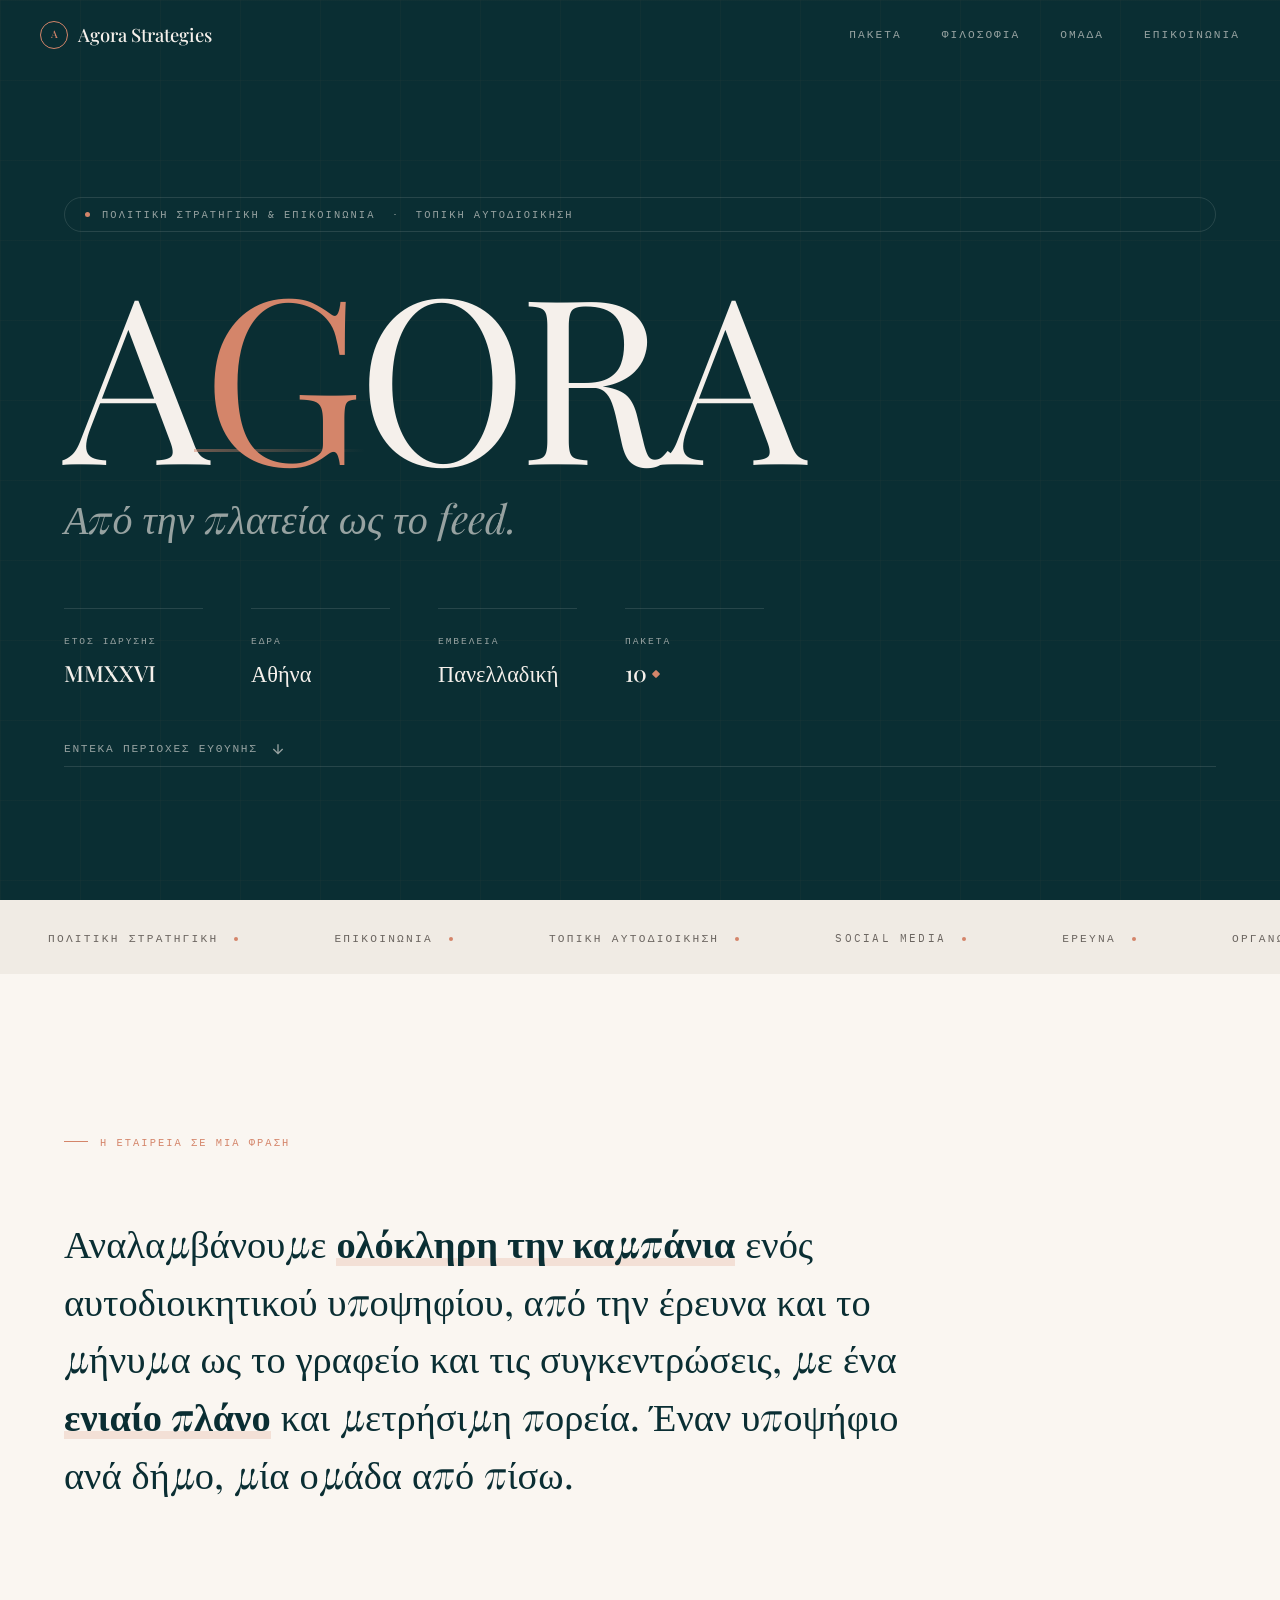
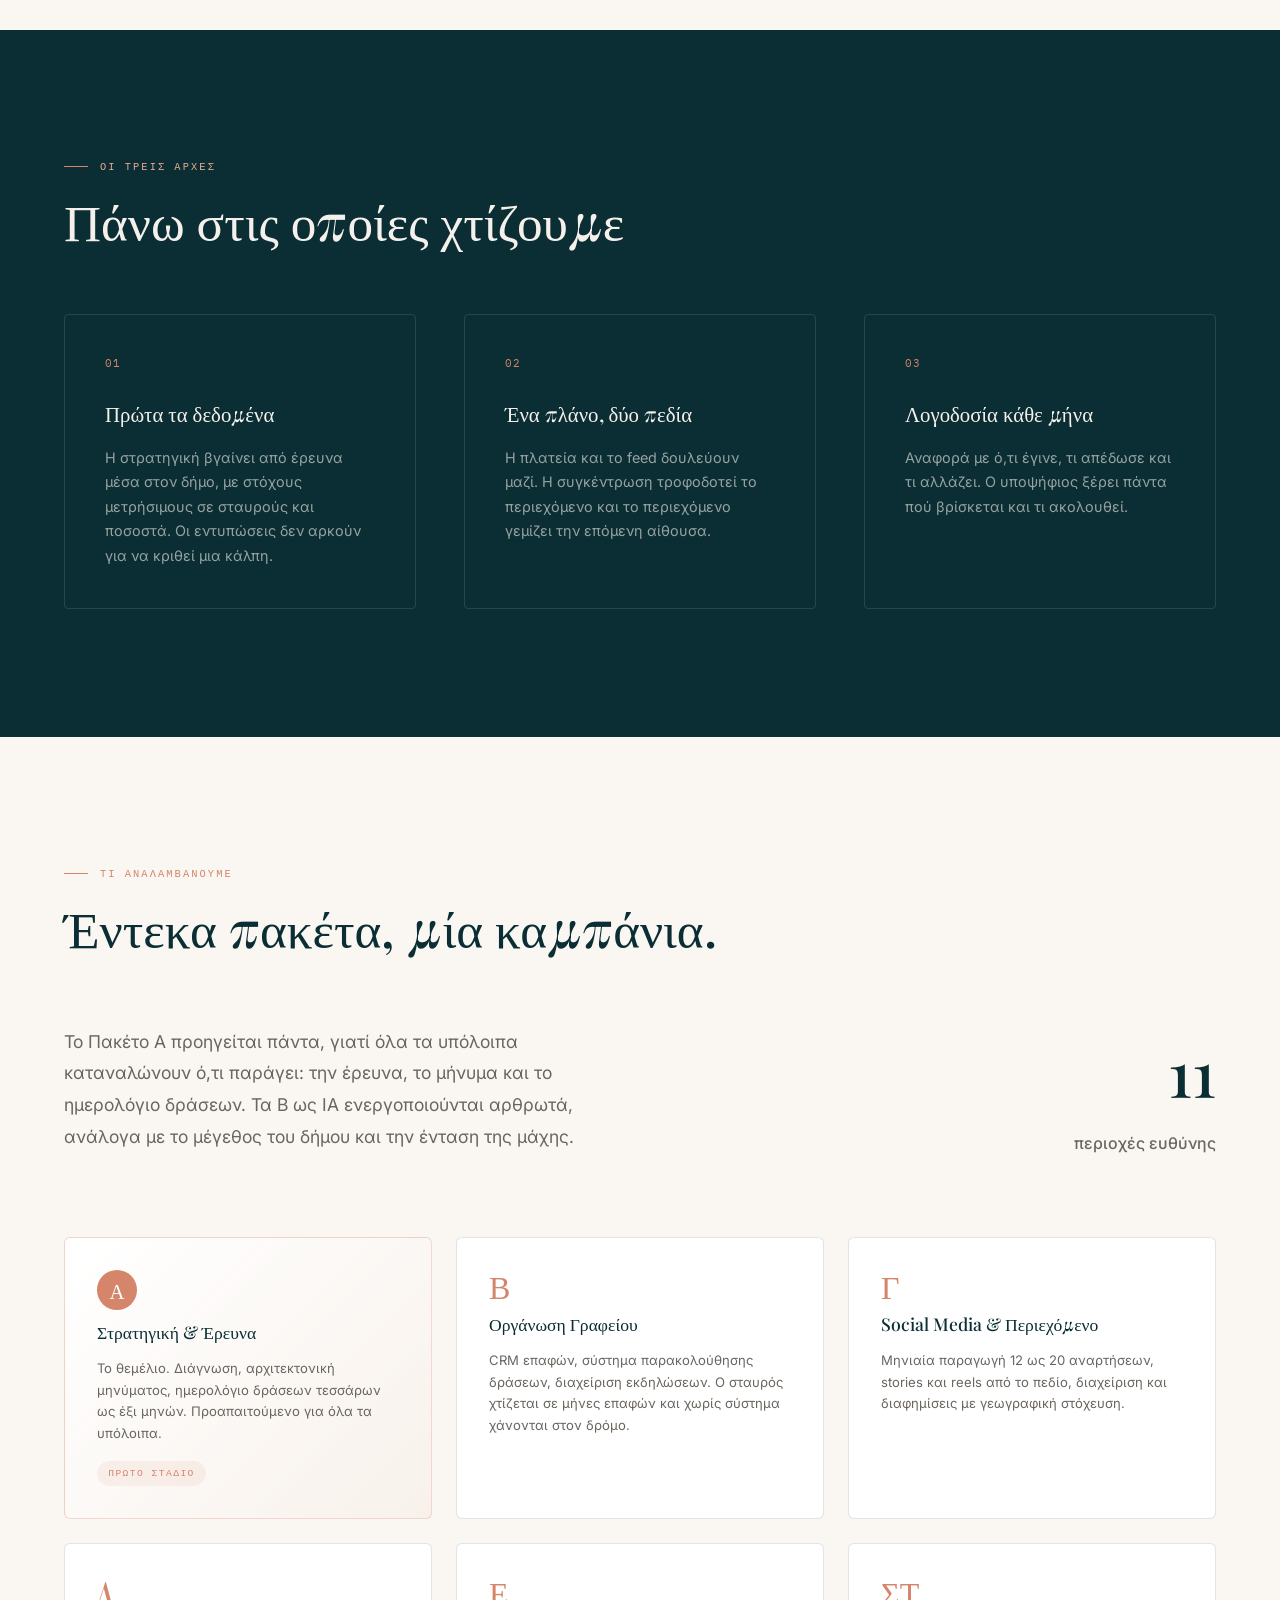
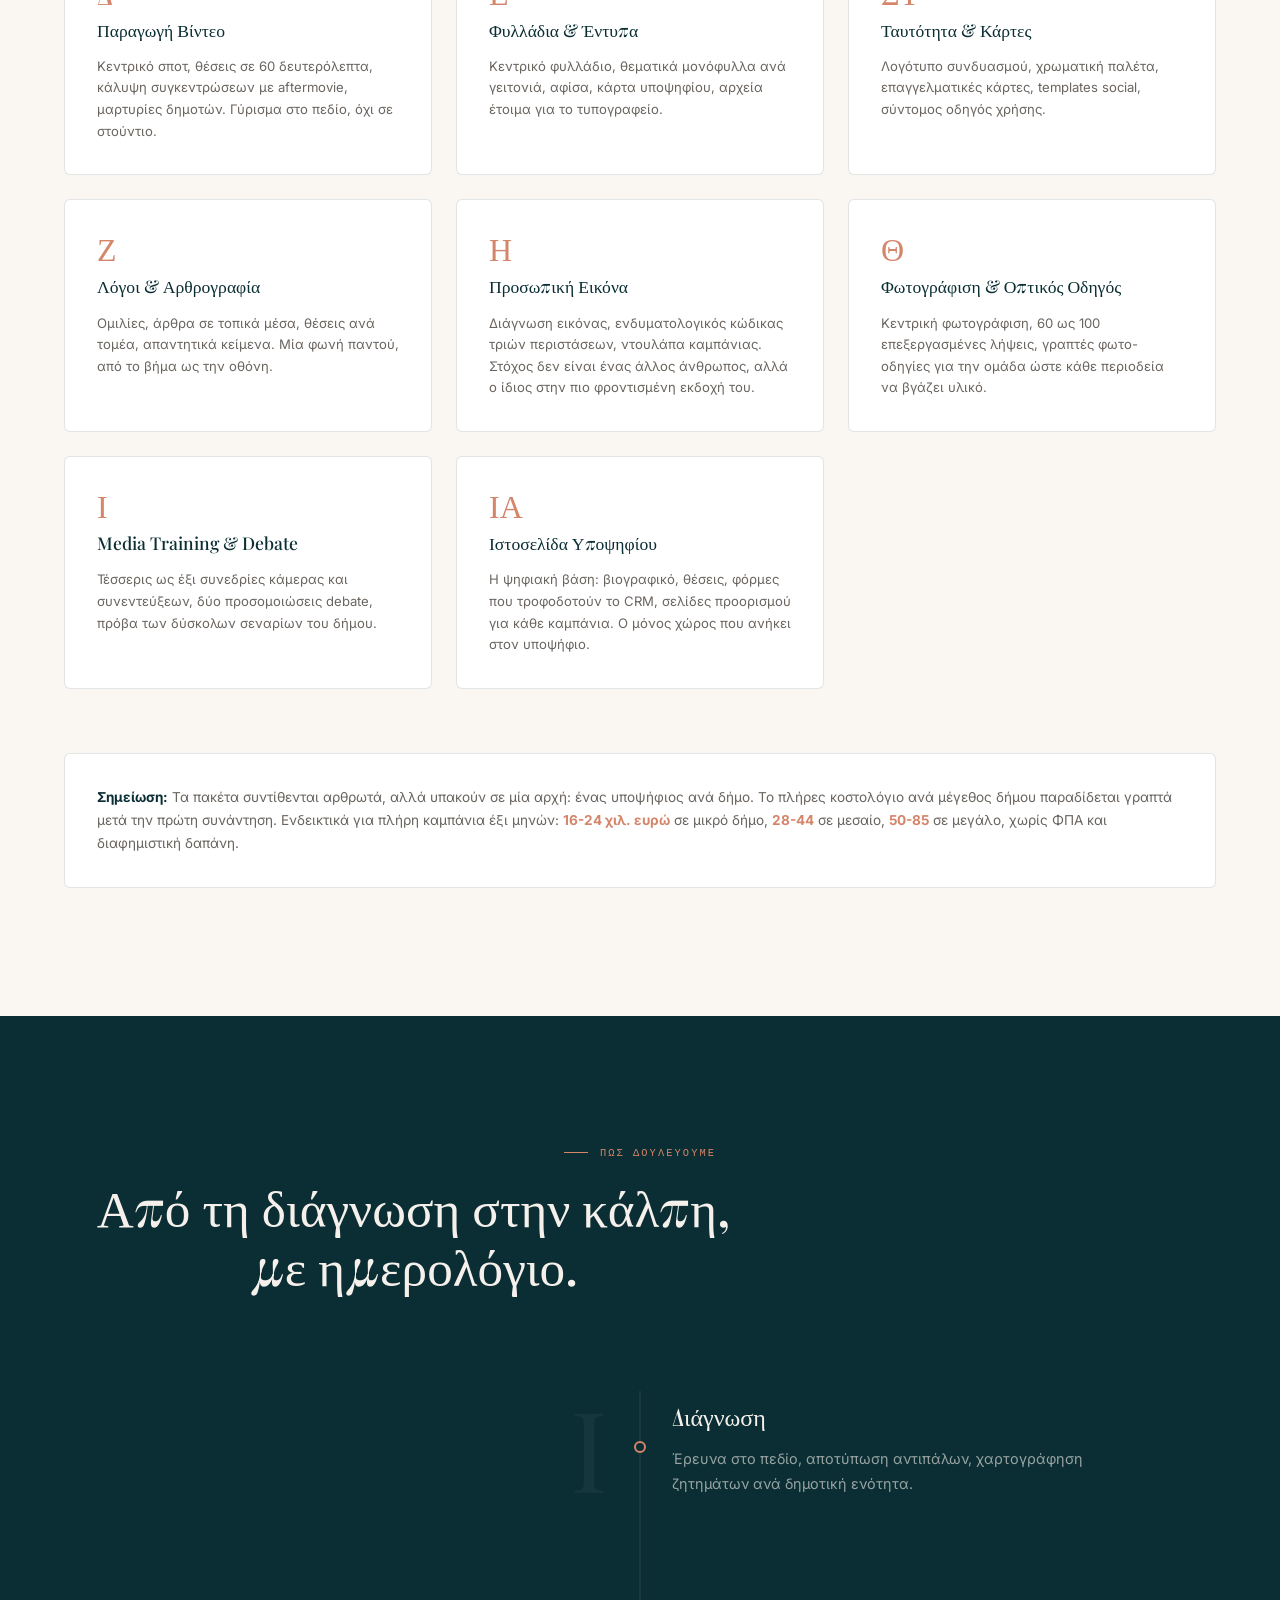
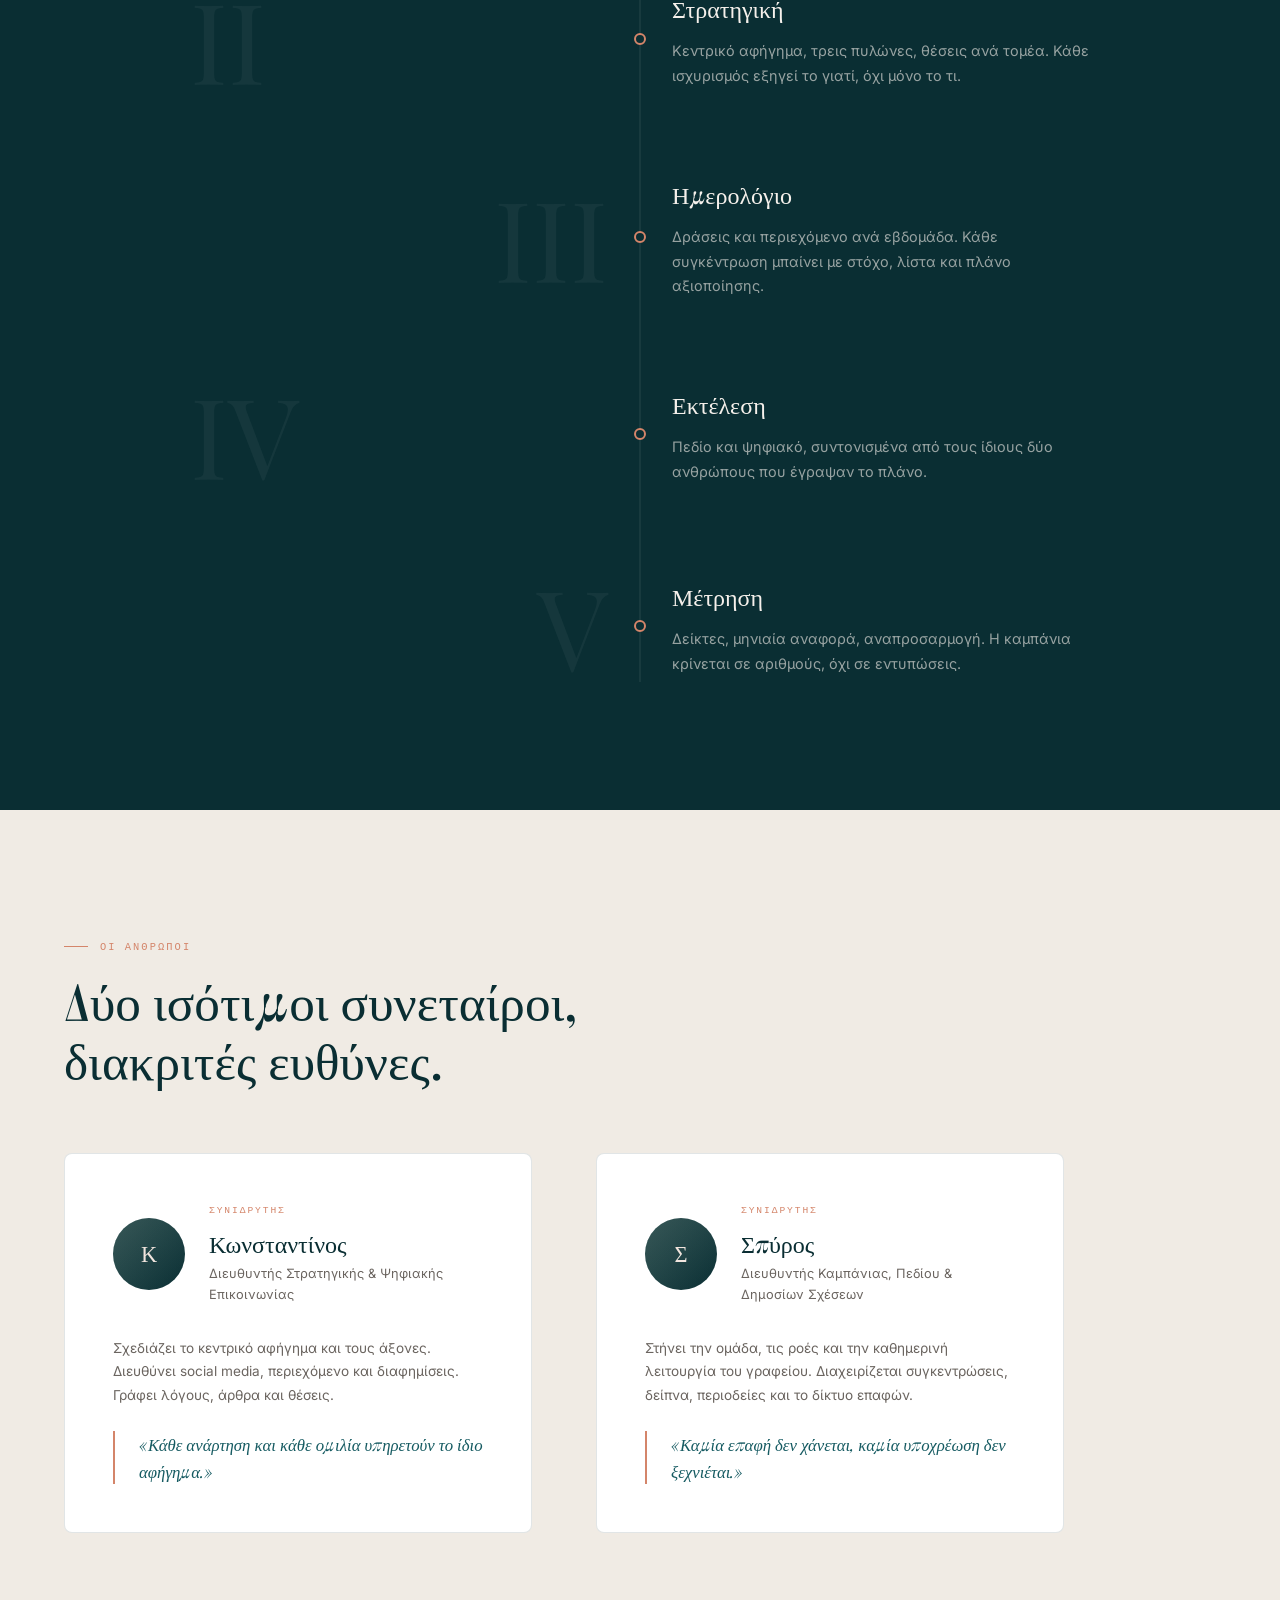
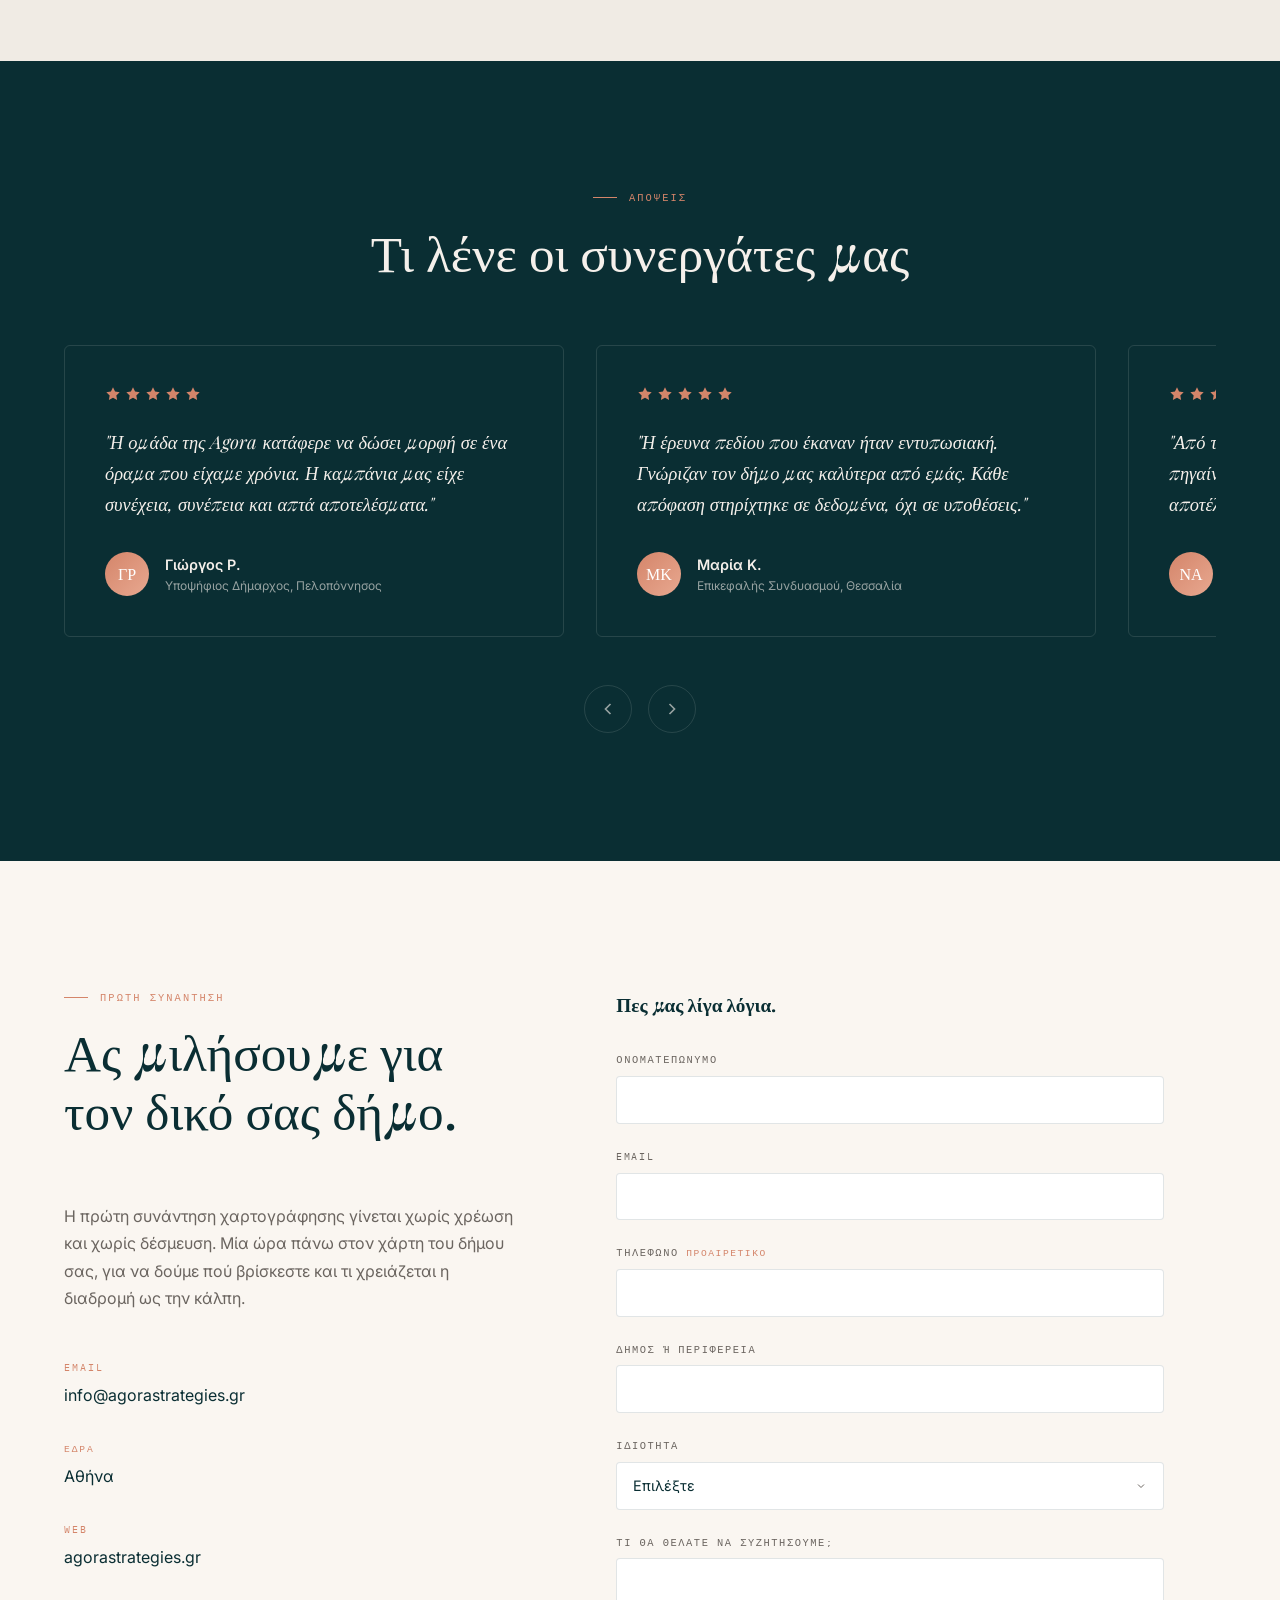
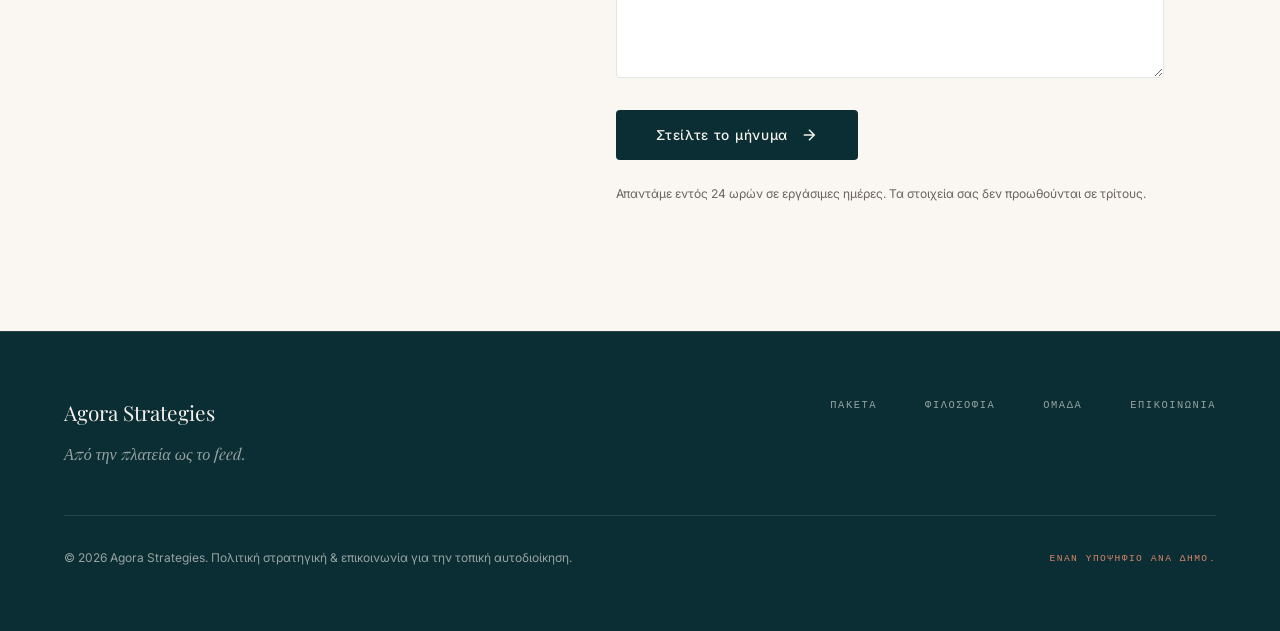
==== commit c26faf90: "Fix Netlify form detection and remove stray site copies The live index.html form had no data-netlify" ====
--- a/index.html
+++ b/index.html
@@ -1483,7 +1483,7 @@
           <h4>Το μήνυμα στάλθηκε επιτυχώς!</h4>
           <p>Σας ευχαριστούμε για την επικοινωνία. Θα απαντήσουμε εντός 24 ωρών σε εργάσιμες ημέρες.</p>
         </div>
-        <form action='/thanks' id='contactForm' method='POST' name='contact'>
+        <form name="contact" method="POST" data-netlify="true" netlify-honeypot="bot-field" action="/thanks.html" id="contactForm">
           <div style="display:none;">
             <input name="bot-field" />
           </div>
